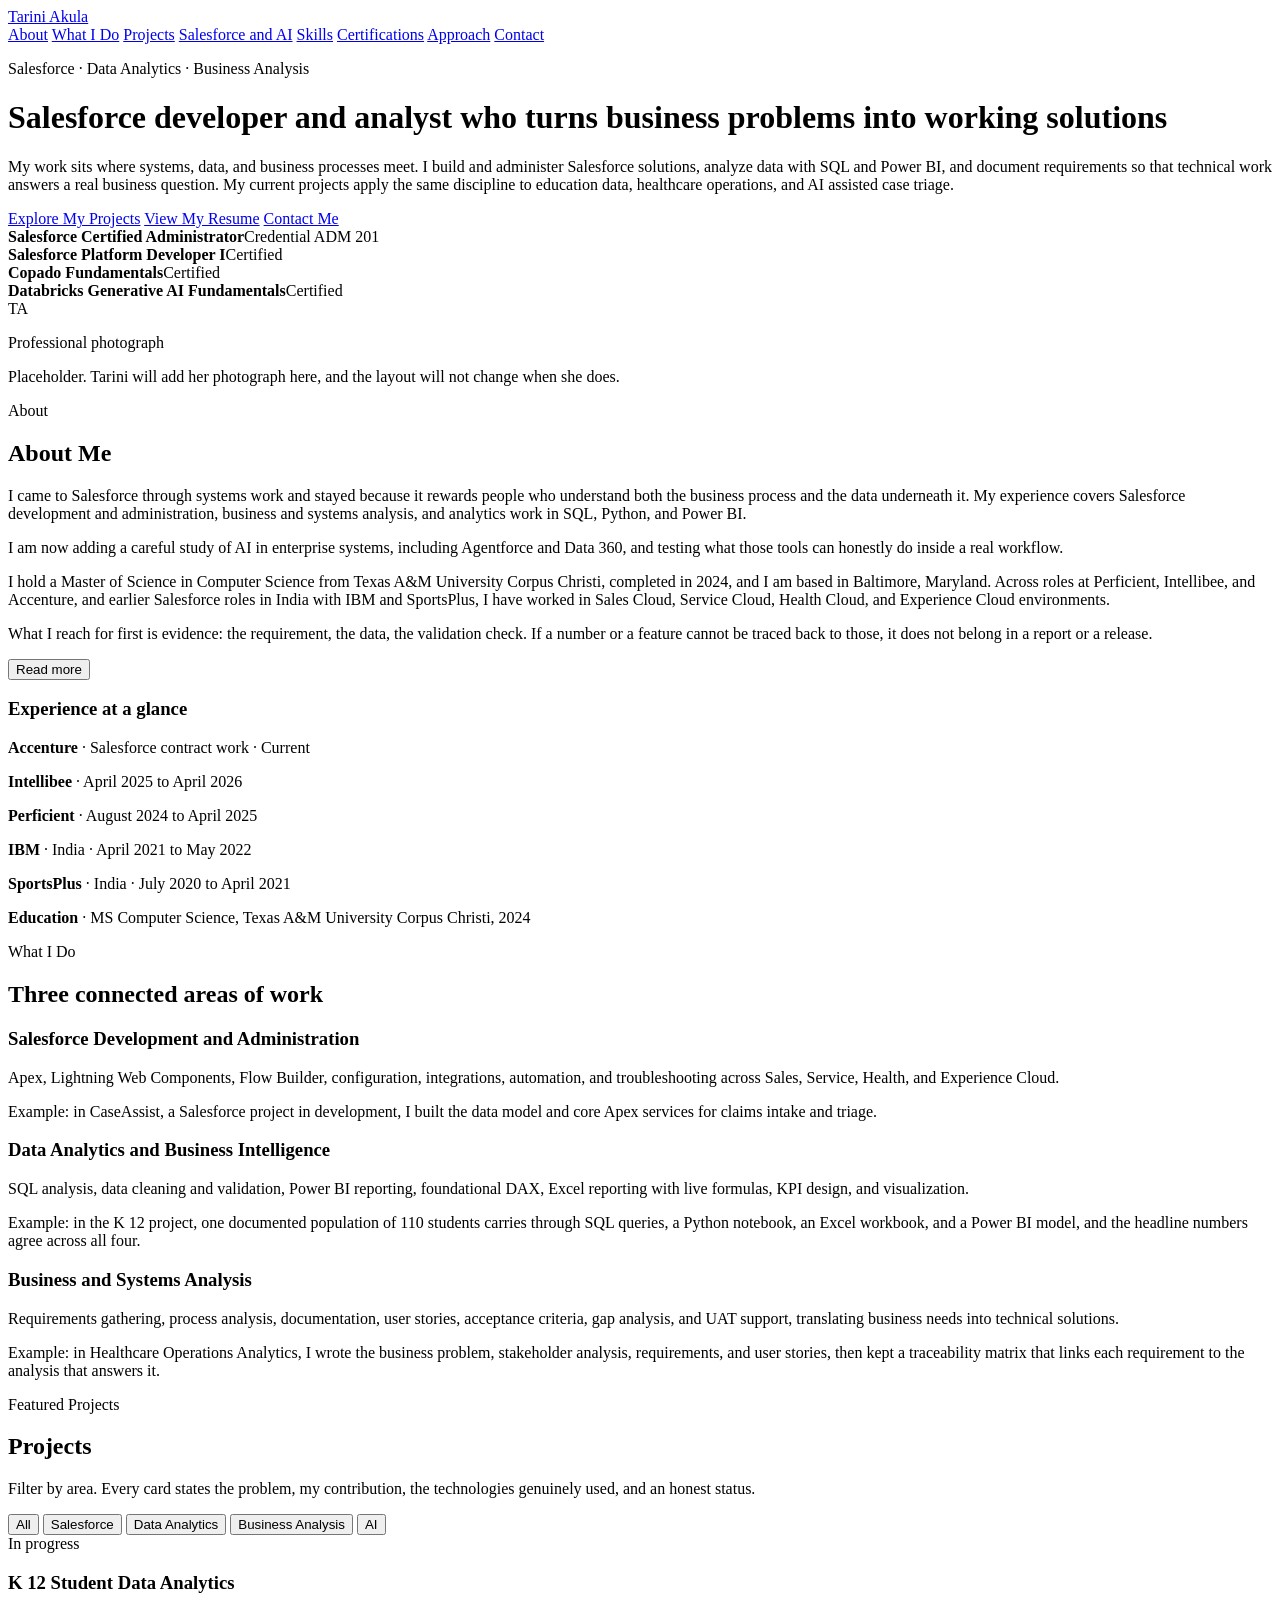
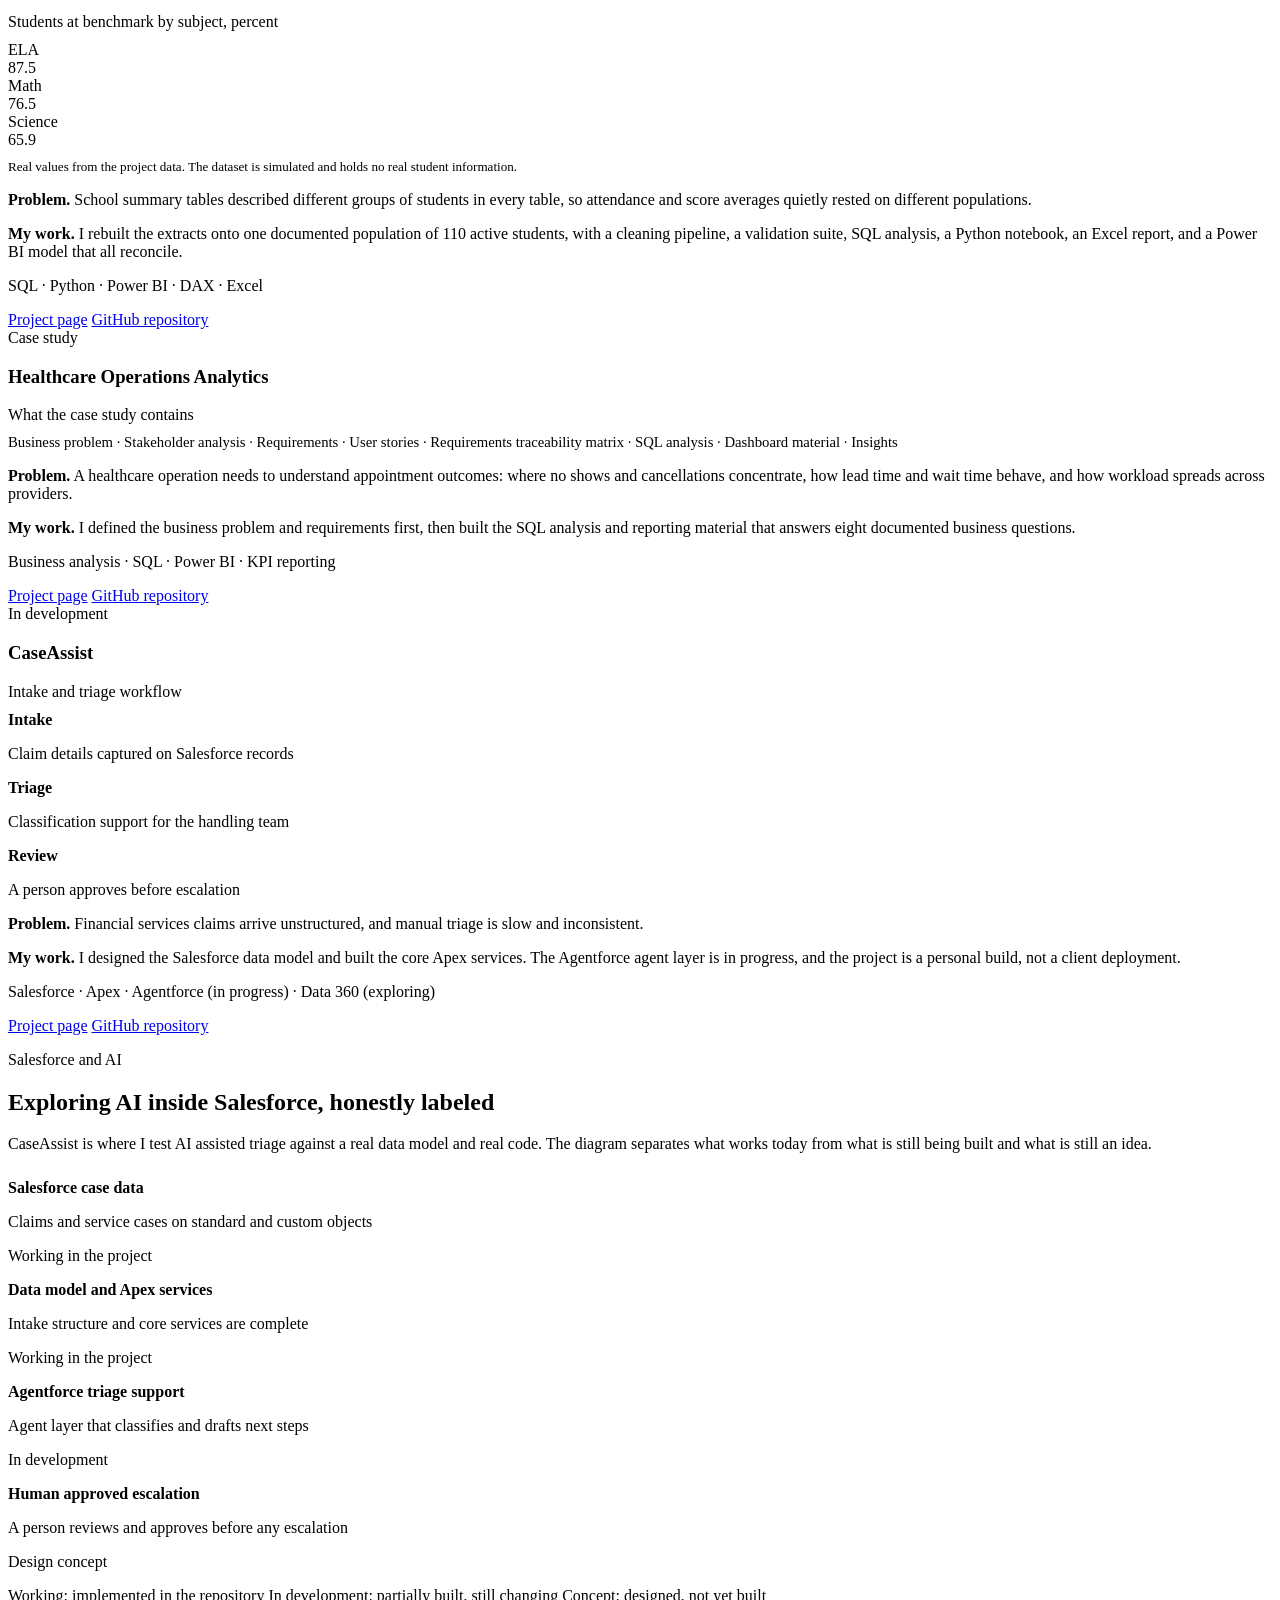
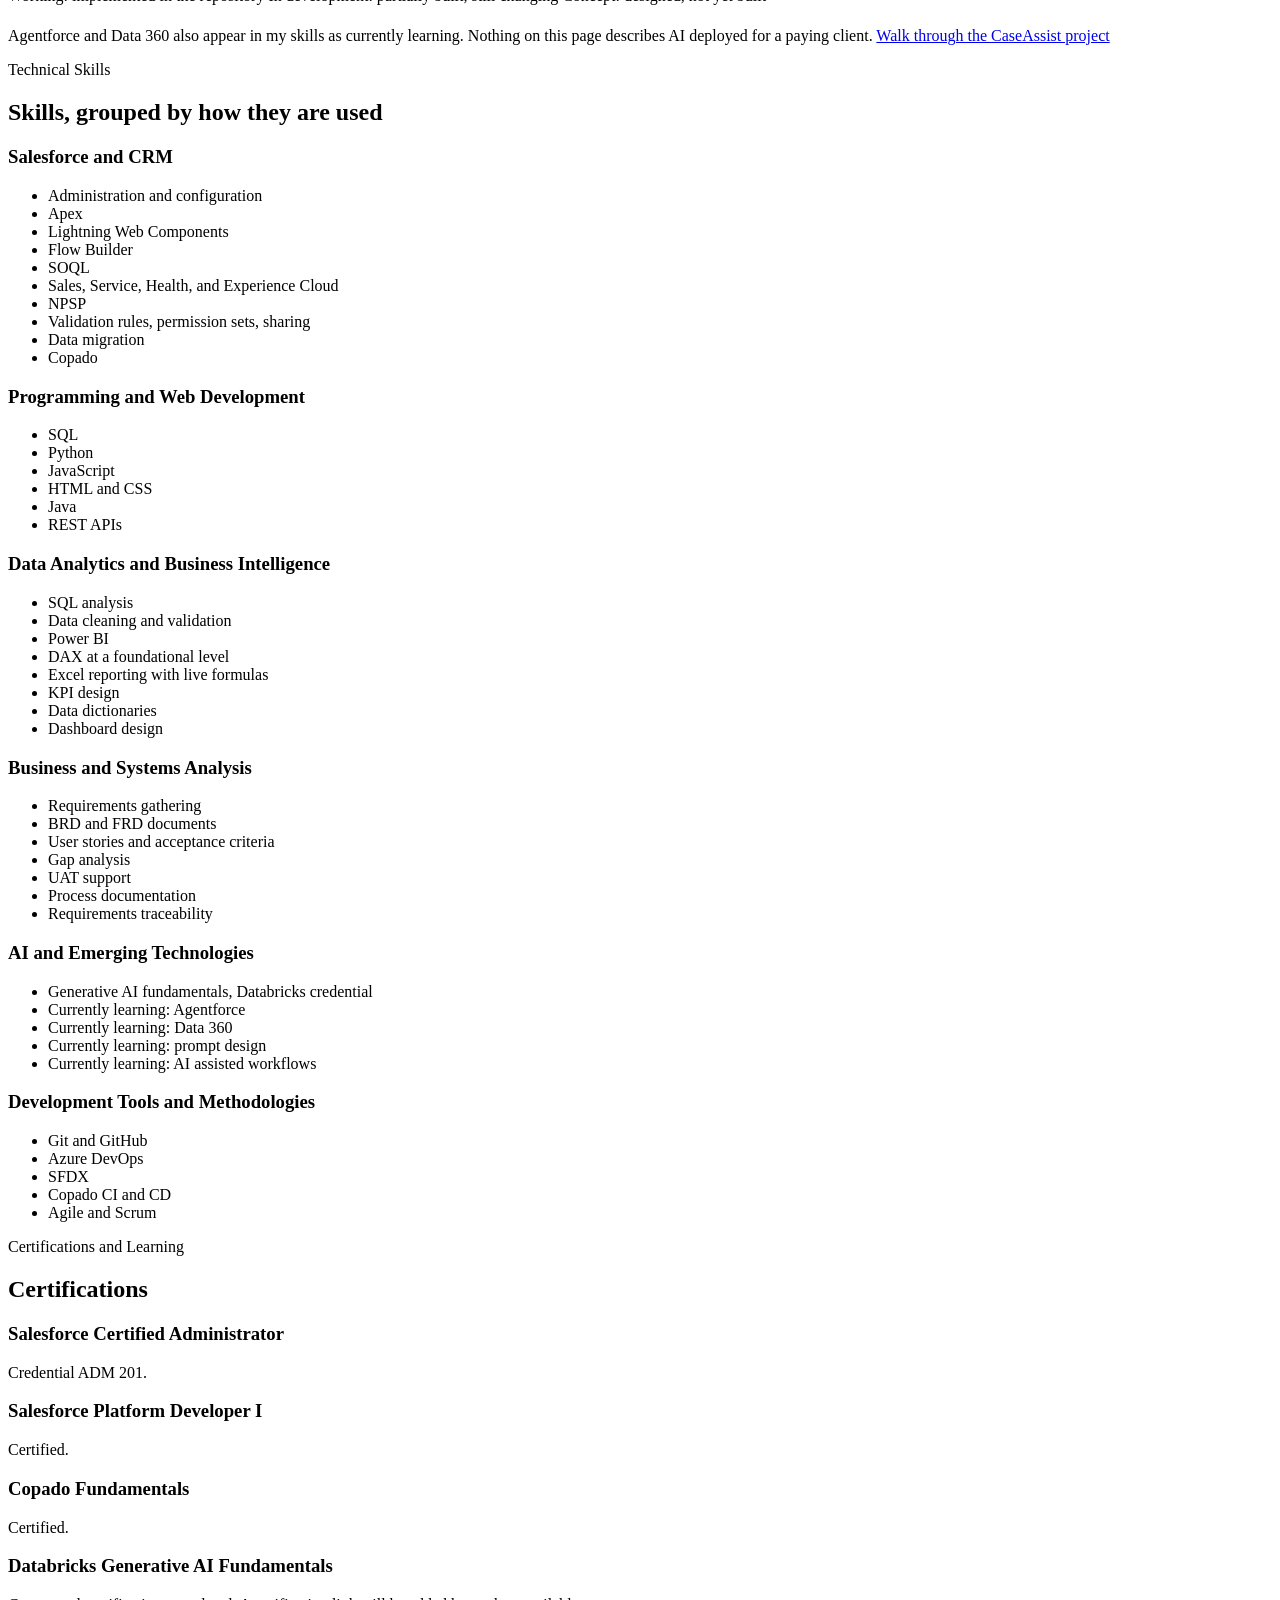
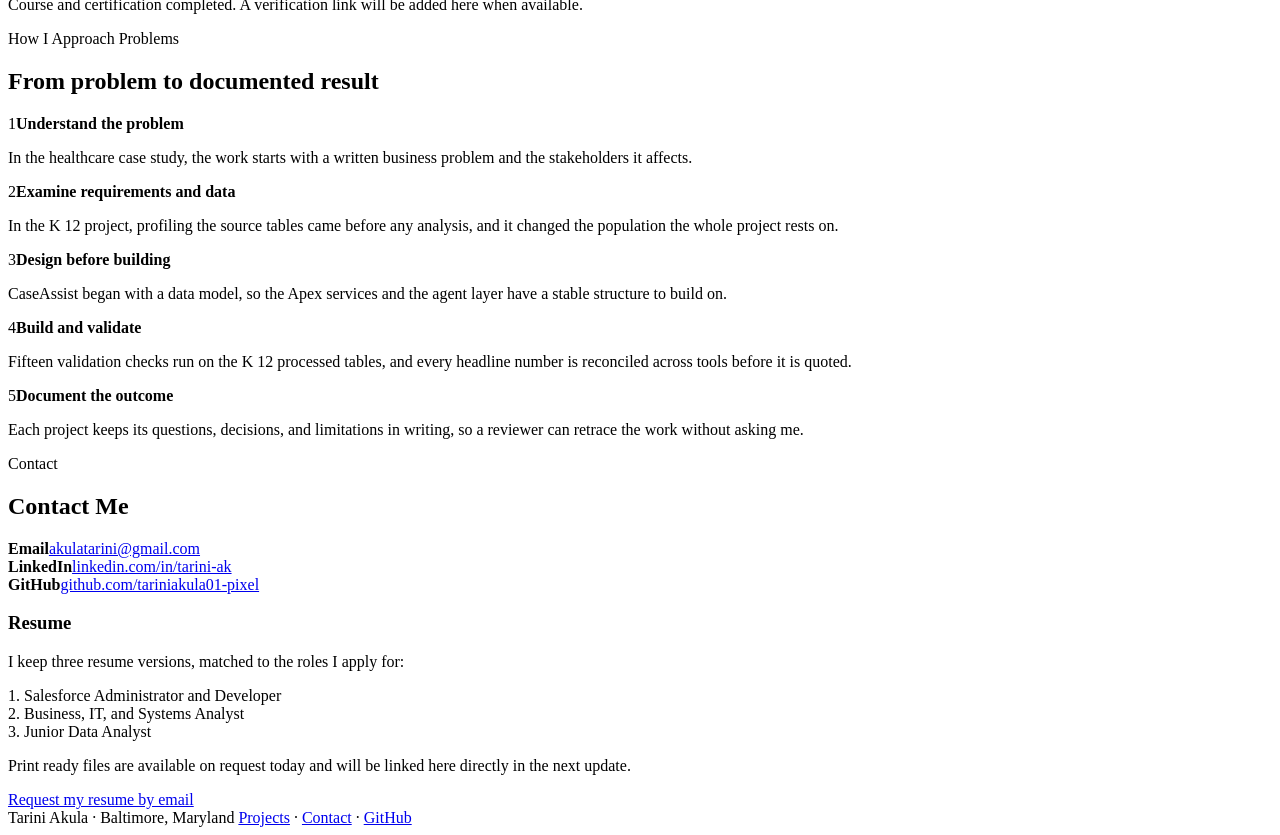
==== index.html @ 7bc0e129 "Add portfolio homepage" ====
<!DOCTYPE html>
<html lang="en">
<head>
<meta charset="utf-8">
<meta name="viewport" content="width=device-width, initial-scale=1">
<title>Tarini Akula · Salesforce, Data Analytics, Business Analysis</title>
<meta name="description" content="Portfolio of Tarini Akula: Salesforce development and administration, data analytics, business and systems analysis, and AI assisted project work.">
<link rel="preconnect" href="https://fonts.googleapis.com">
<link href="https://fonts.googleapis.com/css2?family=Spectral:wght@500;600&family=Public+Sans:wght@400;600;700&family=IBM+Plex+Mono:wght@400;500&display=swap" rel="stylesheet">
<link rel="stylesheet" href="assets/styles.css">
</head>
<body>

<header class="site-header">
  <div class="wrap">
    <a class="brand" href="index.html">Tarini Akula</a>
    <nav class="main-nav" aria-label="Main">
      <a href="#about">About</a>
      <a href="#what-i-do">What I Do</a>
      <a href="#projects">Projects</a>
      <a href="#salesforce-ai">Salesforce and AI</a>
      <a href="#skills">Skills</a>
      <a href="#certifications">Certifications</a>
      <a href="#approach">Approach</a>
      <a href="#contact">Contact</a>
    </nav>
  </div>
</header>

<main>

<!-- Hero -->
<div class="hero">
  <div class="wrap hero-grid">
    <div>
      <p class="mono eyebrow">Salesforce · Data Analytics · Business Analysis</p>
      <h1>Salesforce developer and analyst who turns business problems into working solutions</h1>
      <p class="lede">My work sits where systems, data, and business processes meet. I build and administer Salesforce solutions, analyze data with SQL and Power BI, and document requirements so that technical work answers a real business question. My current projects apply the same discipline to education data, healthcare operations, and AI assisted case triage.</p>
      <div class="hero-ctas">
        <a class="btn" href="#projects">Explore My Projects</a>
        <a class="btn ghost" href="#contact">View My Resume</a>
        <a class="btn ghost" href="#contact">Contact Me</a>
      </div>
      <div class="cred-strip">
        <div><strong>Salesforce Certified Administrator</strong>Credential ADM 201</div>
        <div><strong>Salesforce Platform Developer I</strong>Certified</div>
        <div><strong>Copado Fundamentals</strong>Certified</div>
        <div><strong>Databricks Generative AI Fundamentals</strong>Certified</div>
      </div>
    </div>
    <div class="photo-slot" role="img" aria-label="Placeholder for a professional photograph of Tarini Akula">
      <span class="frame-mark">TA</span>
      <p>Professional photograph</p>
      <p>Placeholder. Tarini will add her photograph here, and the layout will not change when she does.</p>
    </div>
  </div>
</div>

<!-- About -->
<section id="about" class="band">
  <div class="wrap">
    <p class="mono eyebrow">About</p>
    <h2>About Me</h2>
    <div class="grid-2">
      <div>
        <p>I came to Salesforce through systems work and stayed because it rewards people who understand both the business process and the data underneath it. My experience covers Salesforce development and administration, business and systems analysis, and analytics work in SQL, Python, and Power BI.</p>
        <p>I am now adding a careful study of AI in enterprise systems, including Agentforce and Data 360, and testing what those tools can honestly do inside a real workflow.</p>
        <div class="more-text" id="about-more">
          <p>I hold a Master of Science in Computer Science from Texas A&amp;M University Corpus Christi, completed in 2024, and I am based in Baltimore, Maryland. Across roles at Perficient, Intellibee, and Accenture, and earlier Salesforce roles in India with IBM and SportsPlus, I have worked in Sales Cloud, Service Cloud, Health Cloud, and Experience Cloud environments.</p>
          <p>What I reach for first is evidence: the requirement, the data, the validation check. If a number or a feature cannot be traced back to those, it does not belong in a report or a release.</p>
        </div>
        <button class="toggle-btn" id="about-toggle" aria-expanded="false">Read more</button>
      </div>
      <div class="card">
        <h3>Experience at a glance</h3>
        <p><strong>Accenture</strong> · Salesforce contract work · Current</p>
        <p><strong>Intellibee</strong> · April 2025 to April 2026</p>
        <p><strong>Perficient</strong> · August 2024 to April 2025</p>
        <p><strong>IBM</strong> · India · April 2021 to May 2022</p>
        <p><strong>SportsPlus</strong> · India · July 2020 to April 2021</p>
        <p><strong>Education</strong> · MS Computer Science, Texas A&amp;M University Corpus Christi, 2024</p>
      </div>
    </div>
  </div>
</section>

<!-- What I Do -->
<section id="what-i-do">
  <div class="wrap">
    <p class="mono eyebrow">What I Do</p>
    <h2>Three connected areas of work</h2>
    <div class="grid-3">
      <div class="card">
        <h3>Salesforce Development and Administration</h3>
        <p>Apex, Lightning Web Components, Flow Builder, configuration, integrations, automation, and troubleshooting across Sales, Service, Health, and Experience Cloud.</p>
        <p class="example">Example: in CaseAssist, a Salesforce project in development, I built the data model and core Apex services for claims intake and triage.</p>
      </div>
      <div class="card">
        <h3>Data Analytics and Business Intelligence</h3>
        <p>SQL analysis, data cleaning and validation, Power BI reporting, foundational DAX, Excel reporting with live formulas, KPI design, and visualization.</p>
        <p class="example">Example: in the K 12 project, one documented population of 110 students carries through SQL queries, a Python notebook, an Excel workbook, and a Power BI model, and the headline numbers agree across all four.</p>
      </div>
      <div class="card">
        <h3>Business and Systems Analysis</h3>
        <p>Requirements gathering, process analysis, documentation, user stories, acceptance criteria, gap analysis, and UAT support, translating business needs into technical solutions.</p>
        <p class="example">Example: in Healthcare Operations Analytics, I wrote the business problem, stakeholder analysis, requirements, and user stories, then kept a traceability matrix that links each requirement to the analysis that answers it.</p>
      </div>
    </div>
  </div>
</section>

<!-- Projects -->
<section id="projects" class="band">
  <div class="wrap">
    <p class="mono eyebrow">Featured Projects</p>
    <h2>Projects</h2>
    <p class="lede">Filter by area. Every card states the problem, my contribution, the technologies genuinely used, and an honest status.</p>
    <div class="filters" role="group" aria-label="Project filters">
      <button class="chip" data-filter="all" aria-pressed="true">All</button>
      <button class="chip" data-filter="salesforce" aria-pressed="false">Salesforce</button>
      <button class="chip" data-filter="data" aria-pressed="false">Data Analytics</button>
      <button class="chip" data-filter="business" aria-pressed="false">Business Analysis</button>
      <button class="chip" data-filter="ai" aria-pressed="false">AI</button>
    </div>
    <div class="grid-3" id="project-grid">

      <article class="card project-card" data-areas="data business">
        <span class="status progress">In progress</span>
        <h3>K 12 Student Data Analytics</h3>
        <div class="visual">
          <p class="mono" style="margin-bottom:10px">Students at benchmark by subject, percent</p>
          <div class="bars">
            <div class="bar-row"><span>ELA</span><div class="bar-track"><div class="bar-fill" style="width:87.5%"></div></div><span>87.5</span></div>
            <div class="bar-row"><span>Math</span><div class="bar-track"><div class="bar-fill" style="width:76.5%"></div></div><span>76.5</span></div>
            <div class="bar-row"><span>Science</span><div class="bar-track"><div class="bar-fill copper" style="width:65.9%"></div></div><span>65.9</span></div>
          </div>
          <p style="font-size:.82rem;color:var(--ink-soft);margin:10px 0 0">Real values from the project data. The dataset is simulated and holds no real student information.</p>
        </div>
        <p><strong>Problem.</strong> School summary tables described different groups of students in every table, so attendance and score averages quietly rested on different populations.</p>
        <p><strong>My work.</strong> I rebuilt the extracts onto one documented population of 110 active students, with a cleaning pipeline, a validation suite, SQL analysis, a Python notebook, an Excel report, and a Power BI model that all reconcile.</p>
        <p class="tech">SQL · Python · Power BI · DAX · Excel</p>
        <div class="card-links">
          <a href="projects/k12.html">Project page</a>
          <a href="https://github.com/tariniakula01-pixel/k12-student-data-analytics">GitHub repository</a>
        </div>
      </article>

      <article class="card project-card" data-areas="business data">
        <span class="status case">Case study</span>
        <h3>Healthcare Operations Analytics</h3>
        <div class="visual">
          <p class="mono" style="margin-bottom:10px">What the case study contains</p>
          <p style="margin:0;font-size:.92rem;color:var(--ink-soft)">Business problem · Stakeholder analysis · Requirements · User stories · Requirements traceability matrix · SQL analysis · Dashboard material · Insights</p>
        </div>
        <p><strong>Problem.</strong> A healthcare operation needs to understand appointment outcomes: where no shows and cancellations concentrate, how lead time and wait time behave, and how workload spreads across providers.</p>
        <p><strong>My work.</strong> I defined the business problem and requirements first, then built the SQL analysis and reporting material that answers eight documented business questions.</p>
        <p class="tech">Business analysis · SQL · Power BI · KPI reporting</p>
        <div class="card-links">
          <a href="projects/healthcare.html">Project page</a>
          <a href="https://github.com/tariniakula01-pixel/healthcare-operations-analytics">GitHub repository</a>
        </div>
      </article>

      <article class="card project-card" data-areas="salesforce ai">
        <span class="status dev">In development</span>
        <h3>CaseAssist</h3>
        <div class="visual">
          <p class="mono" style="margin-bottom:10px">Intake and triage workflow</p>
          <div class="flow">
            <div class="flow-step"><strong>Intake</strong><p>Claim details captured on Salesforce records</p></div>
            <div class="flow-step"><strong>Triage</strong><p>Classification support for the handling team</p></div>
            <div class="flow-step"><strong>Review</strong><p>A person approves before escalation</p></div>
          </div>
        </div>
        <p><strong>Problem.</strong> Financial services claims arrive unstructured, and manual triage is slow and inconsistent.</p>
        <p><strong>My work.</strong> I designed the Salesforce data model and built the core Apex services. The Agentforce agent layer is in progress, and the project is a personal build, not a client deployment.</p>
        <p class="tech">Salesforce · Apex · Agentforce (in progress) · Data 360 (exploring)</p>
        <div class="card-links">
          <a href="projects/caseassist.html">Project page</a>
          <a href="https://github.com/tariniakula01-pixel/caseassist-salesforce-ai">GitHub repository</a>
        </div>
      </article>

    </div>
  </div>
</section>

<!-- Salesforce and AI -->
<section id="salesforce-ai">
  <div class="wrap">
    <p class="mono eyebrow">Salesforce and AI</p>
    <h2>Exploring AI inside Salesforce, honestly labeled</h2>
    <p class="lede">CaseAssist is where I test AI assisted triage against a real data model and real code. The diagram separates what works today from what is still being built and what is still an idea.</p>
    <div class="flow" style="margin-top:26px">
      <div class="flow-step"><strong>Salesforce case data</strong><p>Claims and service cases on standard and custom objects</p><p><span class="dot work"></span>Working in the project</p></div>
      <div class="flow-step"><strong>Data model and Apex services</strong><p>Intake structure and core services are complete</p><p><span class="dot work"></span>Working in the project</p></div>
      <div class="flow-step"><strong>Agentforce triage support</strong><p>Agent layer that classifies and drafts next steps</p><p><span class="dot prog"></span>In development</p></div>
      <div class="flow-step"><strong>Human approved escalation</strong><p>A person reviews and approves before any escalation</p><p><span class="dot plan"></span>Design concept</p></div>
    </div>
    <div class="legend">
      <span><span class="dot work"></span>Working: implemented in the repository</span>
      <span><span class="dot prog"></span>In development: partially built, still changing</span>
      <span><span class="dot plan"></span>Concept: designed, not yet built</span>
    </div>
    <p style="margin-top:22px">Agentforce and Data 360 also appear in my skills as currently learning. Nothing on this page describes AI deployed for a paying client. <a href="projects/caseassist.html">Walk through the CaseAssist project</a></p>
  </div>
</section>

<!-- Skills -->
<section id="skills" class="band">
  <div class="wrap">
    <p class="mono eyebrow">Technical Skills</p>
    <h2>Skills, grouped by how they are used</h2>
    <div class="skills-grid">
      <div class="card"><h3>Salesforce and CRM</h3><ul>
        <li>Administration and configuration</li><li>Apex</li><li>Lightning Web Components</li><li>Flow Builder</li><li>SOQL</li><li>Sales, Service, Health, and Experience Cloud</li><li>NPSP</li><li>Validation rules, permission sets, sharing</li><li>Data migration</li><li>Copado</li>
      </ul></div>
      <div class="card"><h3>Programming and Web Development</h3><ul>
        <li>SQL</li><li>Python</li><li>JavaScript</li><li>HTML and CSS</li><li>Java</li><li>REST APIs</li>
      </ul></div>
      <div class="card"><h3>Data Analytics and Business Intelligence</h3><ul>
        <li>SQL analysis</li><li>Data cleaning and validation</li><li>Power BI</li><li>DAX at a foundational level</li><li>Excel reporting with live formulas</li><li>KPI design</li><li>Data dictionaries</li><li>Dashboard design</li>
      </ul></div>
      <div class="card"><h3>Business and Systems Analysis</h3><ul>
        <li>Requirements gathering</li><li>BRD and FRD documents</li><li>User stories and acceptance criteria</li><li>Gap analysis</li><li>UAT support</li><li>Process documentation</li><li>Requirements traceability</li>
      </ul></div>
      <div class="card"><h3>AI and Emerging Technologies</h3><ul>
        <li>Generative AI fundamentals, Databricks credential</li>
        <li class="learning">Currently learning: Agentforce</li>
        <li class="learning">Currently learning: Data 360</li>
        <li class="learning">Currently learning: prompt design</li>
        <li class="learning">Currently learning: AI assisted workflows</li>
      </ul></div>
      <div class="card"><h3>Development Tools and Methodologies</h3><ul>
        <li>Git and GitHub</li><li>Azure DevOps</li><li>SFDX</li><li>Copado CI and CD</li><li>Agile and Scrum</li>
      </ul></div>
    </div>
  </div>
</section>

<!-- Certifications -->
<section id="certifications">
  <div class="wrap">
    <p class="mono eyebrow">Certifications and Learning</p>
    <h2>Certifications</h2>
    <div class="grid-2">
      <div class="card"><h3>Salesforce Certified Administrator</h3><p>Credential ADM 201.</p></div>
      <div class="card"><h3>Salesforce Platform Developer I</h3><p>Certified.</p></div>
      <div class="card"><h3>Copado Fundamentals</h3><p>Certified.</p></div>
      <div class="card"><h3>Databricks Generative AI Fundamentals</h3><p>Course and certification completed. A verification link will be added here when available.</p></div>
    </div>
  </div>
</section>

<!-- Approach -->
<section id="approach" class="band">
  <div class="wrap">
    <p class="mono eyebrow">How I Approach Problems</p>
    <h2>From problem to documented result</h2>
    <div class="steps">
      <div class="step"><span class="num">1</span><strong>Understand the problem</strong><p>In the healthcare case study, the work starts with a written business problem and the stakeholders it affects.</p></div>
      <div class="step"><span class="num">2</span><strong>Examine requirements and data</strong><p>In the K 12 project, profiling the source tables came before any analysis, and it changed the population the whole project rests on.</p></div>
      <div class="step"><span class="num">3</span><strong>Design before building</strong><p>CaseAssist began with a data model, so the Apex services and the agent layer have a stable structure to build on.</p></div>
      <div class="step"><span class="num">4</span><strong>Build and validate</strong><p>Fifteen validation checks run on the K 12 processed tables, and every headline number is reconciled across tools before it is quoted.</p></div>
      <div class="step"><span class="num">5</span><strong>Document the outcome</strong><p>Each project keeps its questions, decisions, and limitations in writing, so a reviewer can retrace the work without asking me.</p></div>
    </div>
  </div>
</section>

<!-- Contact -->
<section id="contact">
  <div class="wrap">
    <p class="mono eyebrow">Contact</p>
    <h2>Contact Me</h2>
    <div class="contact-grid">
      <div class="contact-list">
        <div class="contact-item"><strong>Email</strong><a href="mailto:akulatarini@gmail.com">akulatarini@gmail.com</a></div>
        <div class="contact-item"><strong>LinkedIn</strong><a href="https://www.linkedin.com/in/tarini-ak">linkedin.com/in/tarini-ak</a></div>
        <div class="contact-item"><strong>GitHub</strong><a href="https://github.com/tariniakula01-pixel">github.com/tariniakula01-pixel</a></div>
      </div>
      <div class="card">
        <h3>Resume</h3>
        <p>I keep three resume versions, matched to the roles I apply for:</p>
        <p>1. Salesforce Administrator and Developer<br>2. Business, IT, and Systems Analyst<br>3. Junior Data Analyst</p>
        <p>Print ready files are available on request today and will be linked here directly in the next update.</p>
        <a class="btn small" href="mailto:akulatarini@gmail.com?subject=Resume%20request">Request my resume by email</a>
      </div>
    </div>
  </div>
</section>

</main>

<footer>
  <div class="wrap">
    <span>Tarini Akula · Baltimore, Maryland</span>
    <span><a href="#projects">Projects</a> · <a href="#contact">Contact</a> · <a href="https://github.com/tariniakula01-pixel">GitHub</a></span>
  </div>
</footer>

<script src="assets/script.js"></script>
</body>
</html>
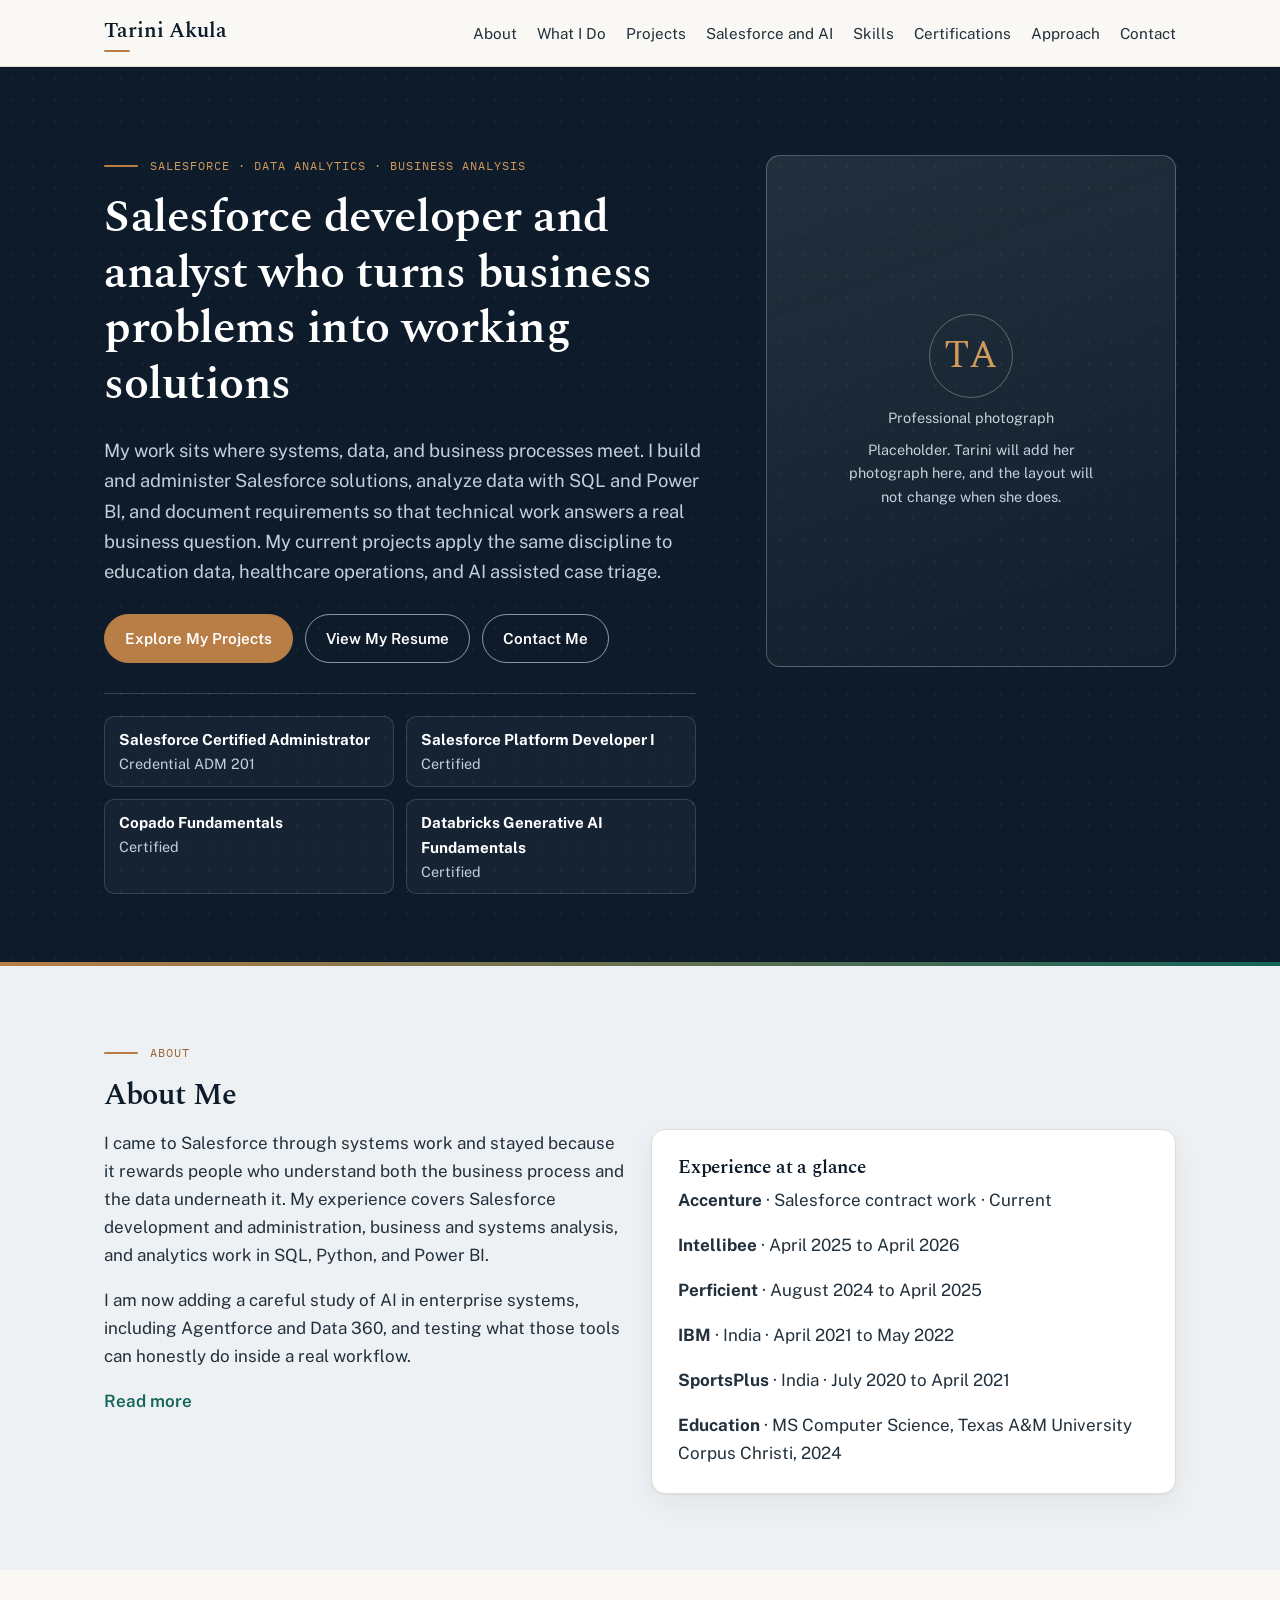
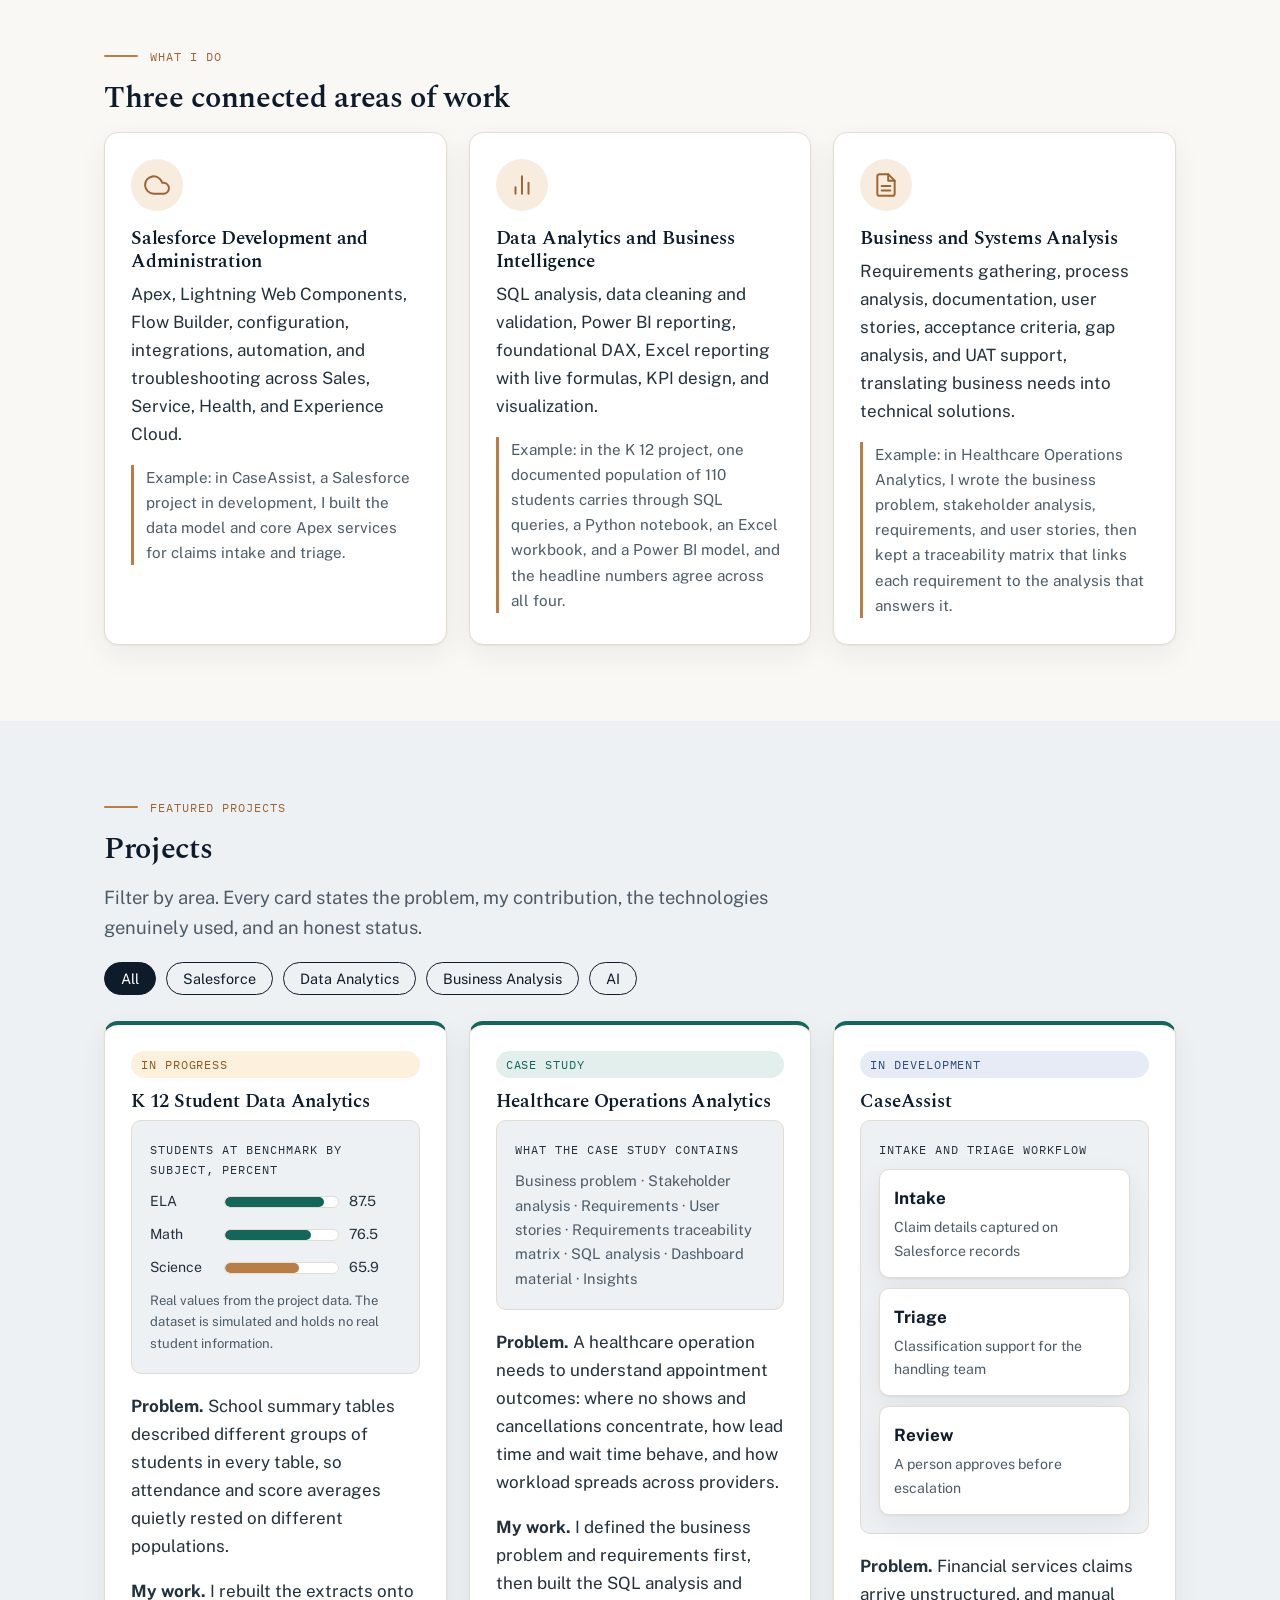
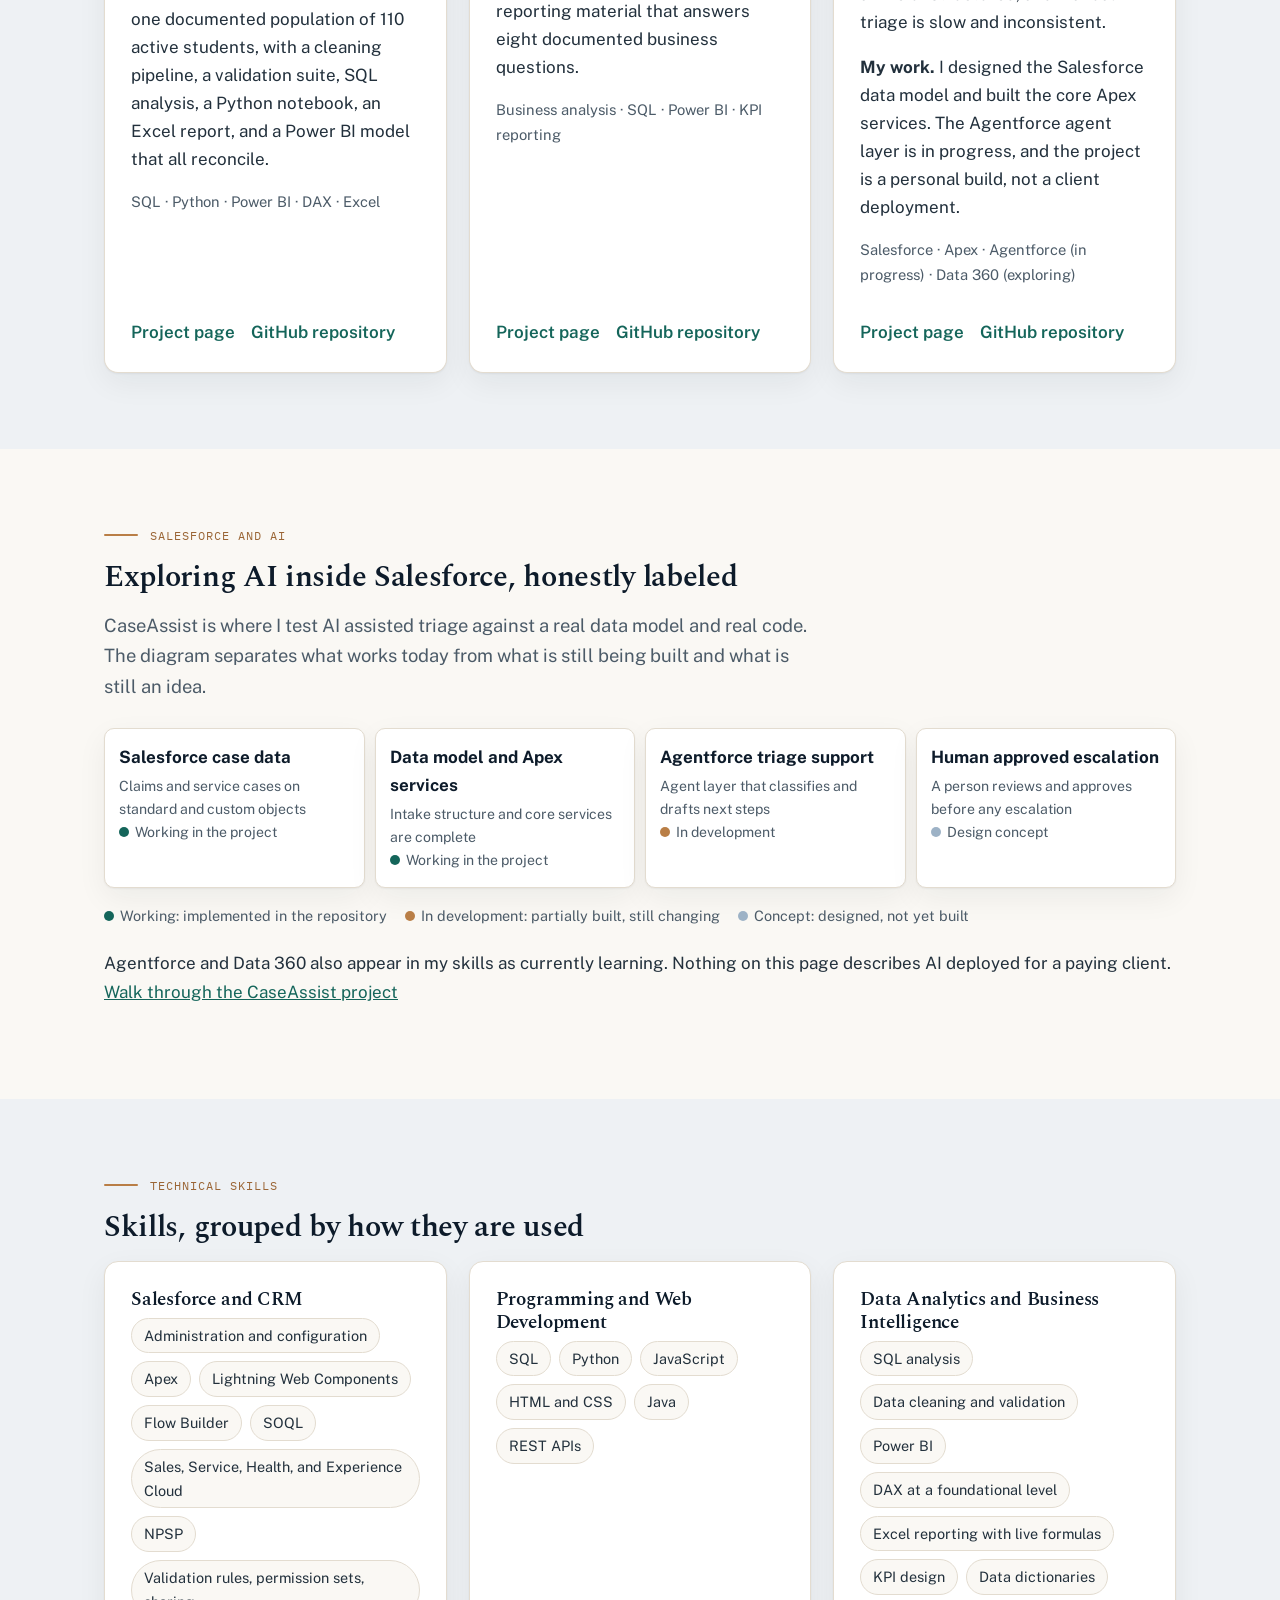
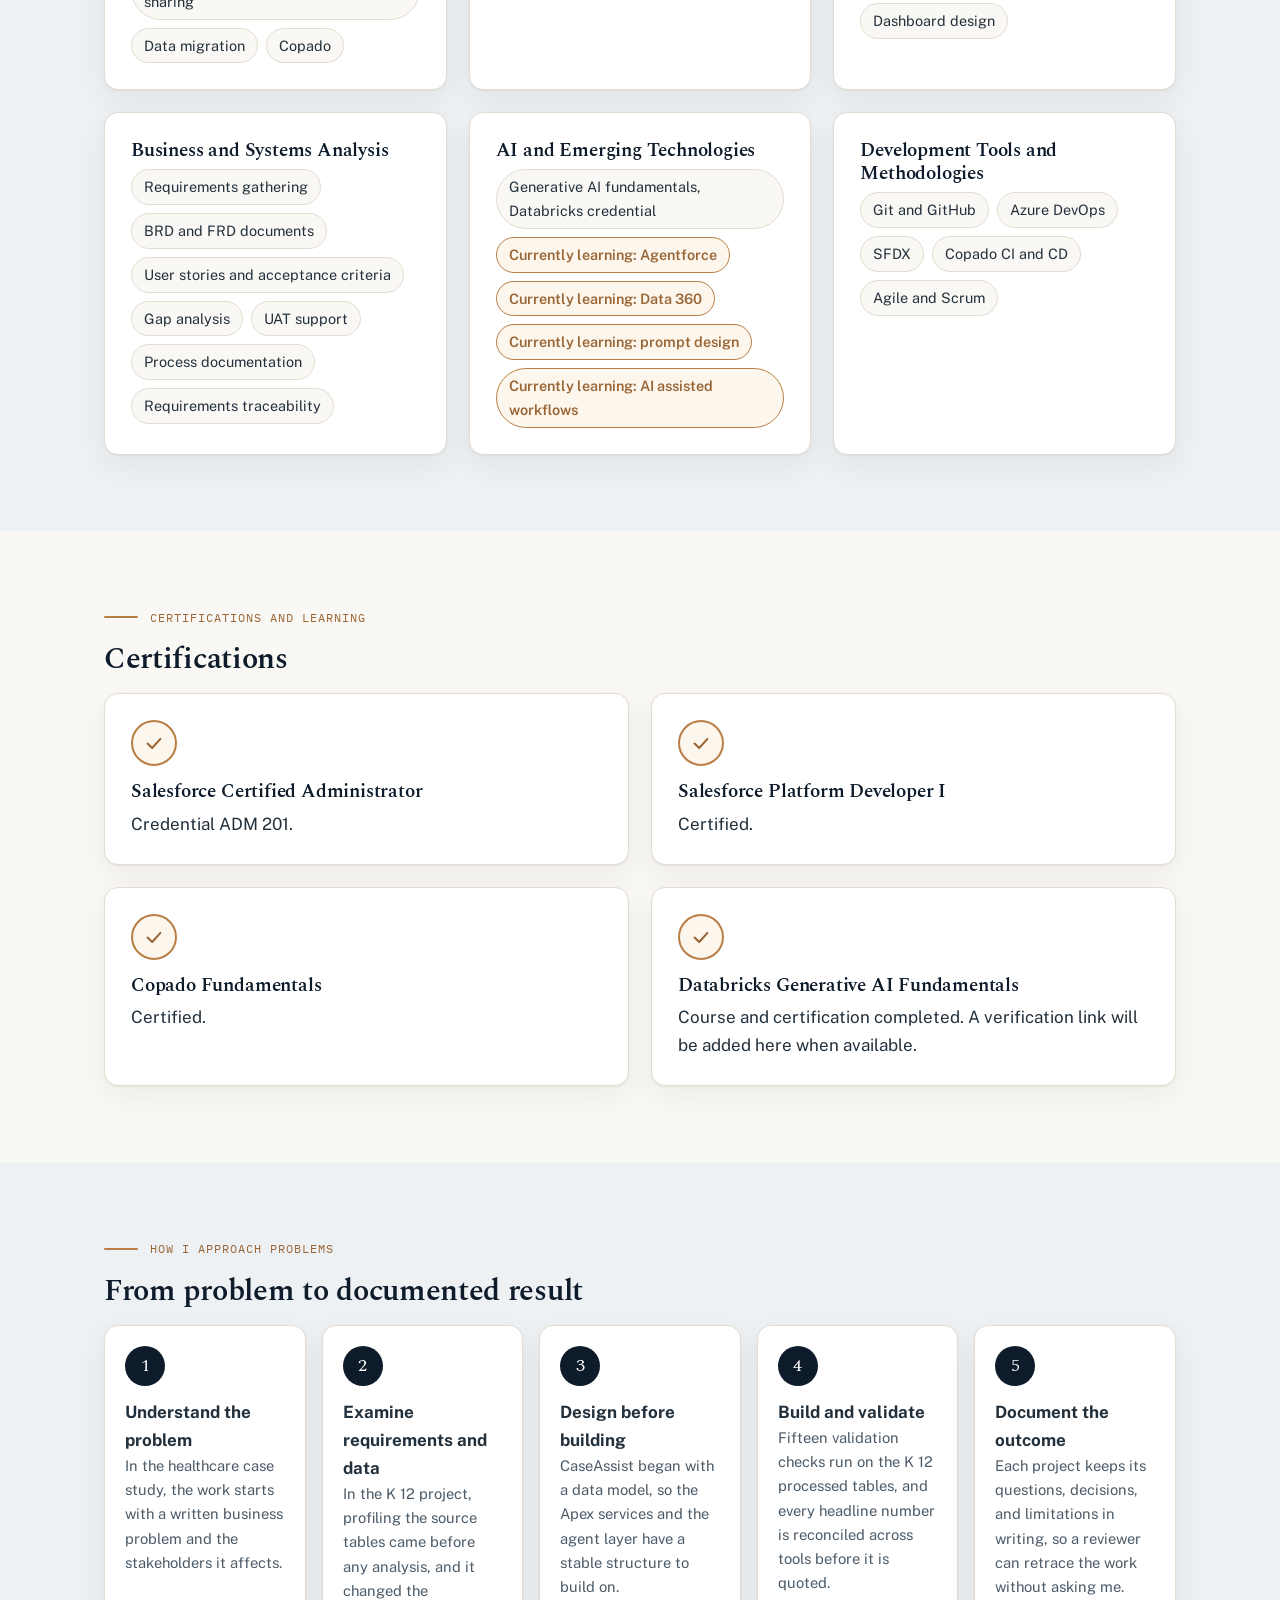
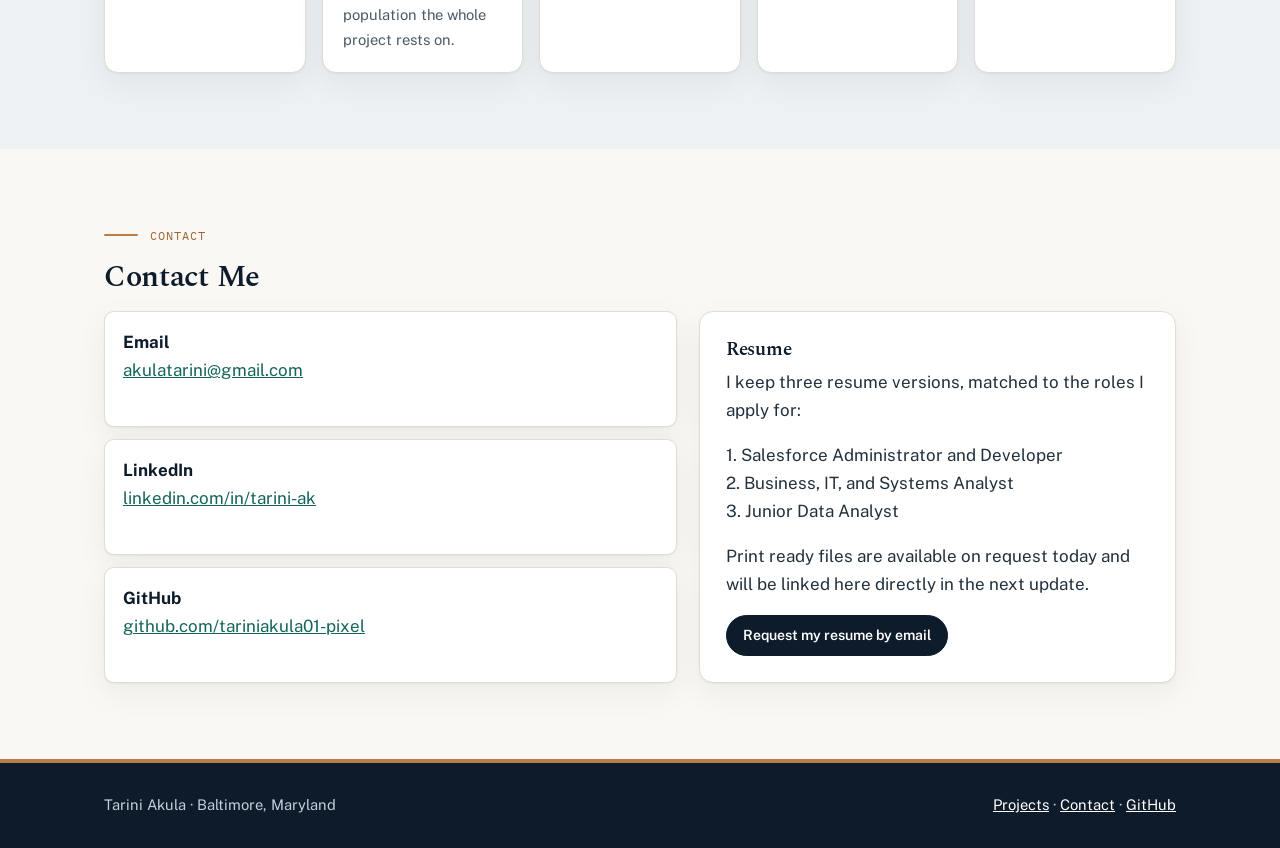
==== commit dc4cd09c: "Refresh homepage design" ====
--- a/index.html
+++ b/index.html
@@ -37,7 +37,7 @@
       <h1>Salesforce developer and analyst who turns business problems into working solutions</h1>
       <p class="lede">My work sits where systems, data, and business processes meet. I build and administer Salesforce solutions, analyze data with SQL and Power BI, and document requirements so that technical work answers a real business question. My current projects apply the same discipline to education data, healthcare operations, and AI assisted case triage.</p>
       <div class="hero-ctas">
-        <a class="btn" href="#projects">Explore My Projects</a>
+        <a class="btn primary" href="#projects">Explore My Projects</a>
         <a class="btn ghost" href="#contact">View My Resume</a>
         <a class="btn ghost" href="#contact">Contact Me</a>
       </div>
@@ -91,16 +91,19 @@
     <h2>Three connected areas of work</h2>
     <div class="grid-3">
       <div class="card">
+        <div class="icon-badge"><svg viewBox="0 0 24 24" fill="none" stroke="currentColor" stroke-width="1.8" stroke-linecap="round" stroke-linejoin="round" aria-hidden="true"><path d="M18 10h-1.26A8 8 0 1 0 9 20h9a5 5 0 0 0 0-10z"/></svg></div>
         <h3>Salesforce Development and Administration</h3>
         <p>Apex, Lightning Web Components, Flow Builder, configuration, integrations, automation, and troubleshooting across Sales, Service, Health, and Experience Cloud.</p>
         <p class="example">Example: in CaseAssist, a Salesforce project in development, I built the data model and core Apex services for claims intake and triage.</p>
       </div>
       <div class="card">
+        <div class="icon-badge"><svg viewBox="0 0 24 24" fill="none" stroke="currentColor" stroke-width="1.8" stroke-linecap="round" stroke-linejoin="round" aria-hidden="true"><line x1="18" y1="20" x2="18" y2="10"/><line x1="12" y1="20" x2="12" y2="4"/><line x1="6" y1="20" x2="6" y2="14"/></svg></div>
         <h3>Data Analytics and Business Intelligence</h3>
         <p>SQL analysis, data cleaning and validation, Power BI reporting, foundational DAX, Excel reporting with live formulas, KPI design, and visualization.</p>
         <p class="example">Example: in the K 12 project, one documented population of 110 students carries through SQL queries, a Python notebook, an Excel workbook, and a Power BI model, and the headline numbers agree across all four.</p>
       </div>
       <div class="card">
+        <div class="icon-badge"><svg viewBox="0 0 24 24" fill="none" stroke="currentColor" stroke-width="1.8" stroke-linecap="round" stroke-linejoin="round" aria-hidden="true"><path d="M14 2H6a2 2 0 0 0-2 2v16a2 2 0 0 0 2 2h12a2 2 0 0 0 2-2V8z"/><polyline points="14 2 14 8 20 8"/><line x1="16" y1="13" x2="8" y2="13"/><line x1="16" y1="17" x2="8" y2="17"/></svg></div>
         <h3>Business and Systems Analysis</h3>
         <p>Requirements gathering, process analysis, documentation, user stories, acceptance criteria, gap analysis, and UAT support, translating business needs into technical solutions.</p>
         <p class="example">Example: in Healthcare Operations Analytics, I wrote the business problem, stakeholder analysis, requirements, and user stories, then kept a traceability matrix that links each requirement to the analysis that answers it.</p>
@@ -212,28 +215,28 @@
     <p class="mono eyebrow">Technical Skills</p>
     <h2>Skills, grouped by how they are used</h2>
     <div class="skills-grid">
-      <div class="card"><h3>Salesforce and CRM</h3><ul>
-        <li>Administration and configuration</li><li>Apex</li><li>Lightning Web Components</li><li>Flow Builder</li><li>SOQL</li><li>Sales, Service, Health, and Experience Cloud</li><li>NPSP</li><li>Validation rules, permission sets, sharing</li><li>Data migration</li><li>Copado</li>
-      </ul></div>
-      <div class="card"><h3>Programming and Web Development</h3><ul>
-        <li>SQL</li><li>Python</li><li>JavaScript</li><li>HTML and CSS</li><li>Java</li><li>REST APIs</li>
-      </ul></div>
-      <div class="card"><h3>Data Analytics and Business Intelligence</h3><ul>
-        <li>SQL analysis</li><li>Data cleaning and validation</li><li>Power BI</li><li>DAX at a foundational level</li><li>Excel reporting with live formulas</li><li>KPI design</li><li>Data dictionaries</li><li>Dashboard design</li>
-      </ul></div>
-      <div class="card"><h3>Business and Systems Analysis</h3><ul>
-        <li>Requirements gathering</li><li>BRD and FRD documents</li><li>User stories and acceptance criteria</li><li>Gap analysis</li><li>UAT support</li><li>Process documentation</li><li>Requirements traceability</li>
-      </ul></div>
-      <div class="card"><h3>AI and Emerging Technologies</h3><ul>
-        <li>Generative AI fundamentals, Databricks credential</li>
-        <li class="learning">Currently learning: Agentforce</li>
-        <li class="learning">Currently learning: Data 360</li>
-        <li class="learning">Currently learning: prompt design</li>
-        <li class="learning">Currently learning: AI assisted workflows</li>
-      </ul></div>
-      <div class="card"><h3>Development Tools and Methodologies</h3><ul>
-        <li>Git and GitHub</li><li>Azure DevOps</li><li>SFDX</li><li>Copado CI and CD</li><li>Agile and Scrum</li>
-      </ul></div>
+      <div class="card"><h3>Salesforce and CRM</h3><div class="pills">
+        <span>Administration and configuration</span><span>Apex</span><span>Lightning Web Components</span><span>Flow Builder</span><span>SOQL</span><span>Sales, Service, Health, and Experience Cloud</span><span>NPSP</span><span>Validation rules, permission sets, sharing</span><span>Data migration</span><span>Copado</span>
+      </div></div>
+      <div class="card"><h3>Programming and Web Development</h3><div class="pills">
+        <span>SQL</span><span>Python</span><span>JavaScript</span><span>HTML and CSS</span><span>Java</span><span>REST APIs</span>
+      </div></div>
+      <div class="card"><h3>Data Analytics and Business Intelligence</h3><div class="pills">
+        <span>SQL analysis</span><span>Data cleaning and validation</span><span>Power BI</span><span>DAX at a foundational level</span><span>Excel reporting with live formulas</span><span>KPI design</span><span>Data dictionaries</span><span>Dashboard design</span>
+      </div></div>
+      <div class="card"><h3>Business and Systems Analysis</h3><div class="pills">
+        <span>Requirements gathering</span><span>BRD and FRD documents</span><span>User stories and acceptance criteria</span><span>Gap analysis</span><span>UAT support</span><span>Process documentation</span><span>Requirements traceability</span>
+      </div></div>
+      <div class="card"><h3>AI and Emerging Technologies</h3><div class="pills">
+        <span>Generative AI fundamentals, Databricks credential</span>
+        <span class="learning">Currently learning: Agentforce</span>
+        <span class="learning">Currently learning: Data 360</span>
+        <span class="learning">Currently learning: prompt design</span>
+        <span class="learning">Currently learning: AI assisted workflows</span>
+      </div></div>
+      <div class="card"><h3>Development Tools and Methodologies</h3><div class="pills">
+        <span>Git and GitHub</span><span>Azure DevOps</span><span>SFDX</span><span>Copado CI and CD</span><span>Agile and Scrum</span>
+      </div></div>
     </div>
   </div>
 </section>
@@ -244,10 +247,10 @@
     <p class="mono eyebrow">Certifications and Learning</p>
     <h2>Certifications</h2>
     <div class="grid-2">
-      <div class="card"><h3>Salesforce Certified Administrator</h3><p>Credential ADM 201.</p></div>
-      <div class="card"><h3>Salesforce Platform Developer I</h3><p>Certified.</p></div>
-      <div class="card"><h3>Copado Fundamentals</h3><p>Certified.</p></div>
-      <div class="card"><h3>Databricks Generative AI Fundamentals</h3><p>Course and certification completed. A verification link will be added here when available.</p></div>
+      <div class="card"><div class="medallion"><svg viewBox="0 0 24 24" fill="none" stroke="currentColor" stroke-width="2.2" stroke-linecap="round" stroke-linejoin="round" aria-hidden="true"><polyline points="5 12.5 10 17.5 19 7.5"/></svg></div><h3>Salesforce Certified Administrator</h3><p>Credential ADM 201.</p></div>
+      <div class="card"><div class="medallion"><svg viewBox="0 0 24 24" fill="none" stroke="currentColor" stroke-width="2.2" stroke-linecap="round" stroke-linejoin="round" aria-hidden="true"><polyline points="5 12.5 10 17.5 19 7.5"/></svg></div><h3>Salesforce Platform Developer I</h3><p>Certified.</p></div>
+      <div class="card"><div class="medallion"><svg viewBox="0 0 24 24" fill="none" stroke="currentColor" stroke-width="2.2" stroke-linecap="round" stroke-linejoin="round" aria-hidden="true"><polyline points="5 12.5 10 17.5 19 7.5"/></svg></div><h3>Copado Fundamentals</h3><p>Certified.</p></div>
+      <div class="card"><div class="medallion"><svg viewBox="0 0 24 24" fill="none" stroke="currentColor" stroke-width="2.2" stroke-linecap="round" stroke-linejoin="round" aria-hidden="true"><polyline points="5 12.5 10 17.5 19 7.5"/></svg></div><h3>Databricks Generative AI Fundamentals</h3><p>Course and certification completed. A verification link will be added here when available.</p></div>
     </div>
   </div>
 </section>
--- a/assets/styles.css
+++ b/assets/styles.css
@@ -0,0 +1,158 @@
+:root{
+  --navy:#0d1b2a;
+  --navy-soft:#16283d;
+  --navy-deep:#0a141f;
+  --paper:#faf8f4;
+  --band:#eef1f4;
+  --ink:#22303c;
+  --ink-soft:#4c5b68;
+  --copper:#b97e46;
+  --copper-dark:#9a6535;
+  --copper-bright:#d29a5b;
+  --teal:#14655a;
+  --line:#e3dcd0;
+  --card:#ffffff;
+  --radius:14px;
+  --maxw:1120px;
+  --shadow:0 1px 2px rgba(13,27,42,.05),0 10px 30px rgba(13,27,42,.06);
+  --shadow-lift:0 2px 4px rgba(13,27,42,.06),0 16px 40px rgba(13,27,42,.12);
+}
+*{box-sizing:border-box}
+html{scroll-behavior:smooth}
+::selection{background:#f0ddc4}
+body{
+  margin:0;background:var(--paper);color:var(--ink);
+  font-family:"Public Sans","Segoe UI",Helvetica,Arial,sans-serif;
+  font-size:17px;line-height:1.65;
+}
+h1,h2,h3{font-family:"Spectral",Georgia,"Times New Roman",serif;color:var(--navy);line-height:1.2;margin:0 0 .5em;letter-spacing:-.01em}
+h1{font-size:2.6rem;font-weight:600}
+h2{font-size:1.9rem;font-weight:600}
+h3{font-size:1.2rem;font-weight:600}
+p{margin:0 0 1em}
+a{color:var(--teal)}
+.mono{font-family:"IBM Plex Mono",Consolas,monospace;font-size:.78rem;letter-spacing:.08em;text-transform:uppercase}
+.wrap{max-width:var(--maxw);margin:0 auto;padding:0 24px}
+section{padding:76px 0}
+.band{background:var(--band)}
+.eyebrow{color:var(--copper-dark);margin-bottom:14px;display:flex;align-items:center;gap:12px}
+.eyebrow::before{content:"";width:34px;height:2px;background:var(--copper);border-radius:2px;flex:none}
+.lede{font-size:1.15rem;color:var(--ink-soft);max-width:44rem}
+.site-header{position:sticky;top:0;z-index:20;background:rgba(250,248,244,.96);border-bottom:1px solid var(--line);backdrop-filter:blur(6px)}
+.site-header .wrap{display:flex;align-items:center;gap:28px;padding-top:14px;padding-bottom:14px}
+.brand{font-family:"Spectral",Georgia,serif;font-size:1.3rem;font-weight:600;color:var(--navy);text-decoration:none;white-space:nowrap}
+.brand::after{content:"";display:block;height:2px;width:26px;background:var(--copper);border-radius:2px;margin-top:2px}
+.main-nav{display:flex;gap:20px;flex-wrap:wrap;margin-left:auto}
+.main-nav a{color:var(--ink);text-decoration:none;font-size:.95rem}
+.main-nav a:hover{color:var(--copper-dark)}
+.btn{display:inline-block;padding:11px 20px;border-radius:999px;border:1px solid var(--navy);background:var(--navy);color:#fff;text-decoration:none;font-size:.95rem;font-weight:600;transition:transform .15s ease,box-shadow .15s ease,background .15s ease}
+.btn:hover{background:var(--navy-soft);transform:translateY(-1px);box-shadow:var(--shadow)}
+.btn.ghost{background:transparent;color:var(--navy)}
+.btn.ghost:hover{border-color:var(--copper);color:var(--copper-dark)}
+.btn.primary{background:var(--copper);border-color:var(--copper);color:#fff}
+.btn.primary:hover{background:var(--copper-dark);border-color:var(--copper-dark)}
+.btn.small{padding:8px 16px;font-size:.88rem}
+.btn:disabled{opacity:.45;cursor:default;transform:none;box-shadow:none}
+.hero{padding:88px 0 72px;background:var(--navy);background-image:radial-gradient(rgba(255,255,255,.055) 1px,transparent 1px);background-size:22px 22px;color:#e8edf2;position:relative}
+.hero::after{content:"";position:absolute;left:0;right:0;bottom:0;height:4px;background:linear-gradient(90deg,var(--copper),var(--teal))}
+.hero h1{color:#fff;font-size:2.9rem}
+.hero .eyebrow{color:var(--copper-bright)}
+.hero .lede{color:#c3d0db}
+.hero-grid{display:grid;grid-template-columns:1.5fr 1fr;gap:48px;align-items:start;position:relative}
+.hero-ctas{display:flex;gap:12px;flex-wrap:wrap;margin:26px 0 30px}
+.hero .btn.ghost{color:#fff;border-color:rgba(255,255,255,.55)}
+.hero .btn.ghost:hover{border-color:var(--copper-bright);color:var(--copper-bright)}
+.cred-strip{display:grid;grid-template-columns:repeat(2,1fr);gap:12px;border-top:1px solid rgba(255,255,255,.18);padding-top:22px;max-width:37rem}
+.cred-strip div{font-size:.9rem;color:#c3d0db;border:1px solid rgba(255,255,255,.14);border-radius:10px;padding:10px 14px;background:rgba(255,255,255,.04)}
+.cred-strip strong{display:block;color:#fff;font-size:.95rem}
+.photo-slot{border:1px solid rgba(255,255,255,.25);border-radius:var(--radius);background:linear-gradient(160deg,rgba(255,255,255,.09),rgba(255,255,255,.02));aspect-ratio:4/5;display:flex;flex-direction:column;align-items:center;justify-content:center;gap:8px;color:#c3d0db;text-align:center;padding:20px}
+.photo-slot .frame-mark{font-family:"Spectral",Georgia,serif;font-size:2.4rem;color:var(--copper-bright);border:1px solid rgba(255,255,255,.3);border-radius:50%;width:84px;height:84px;display:flex;align-items:center;justify-content:center}
+.photo-slot p{margin:0;font-size:.9rem;max-width:16rem}
+.grid-3{display:grid;grid-template-columns:repeat(3,1fr);gap:22px}
+.grid-2{display:grid;grid-template-columns:repeat(2,1fr);gap:22px}
+.card{background:var(--card);border:1px solid var(--line);border-radius:var(--radius);padding:26px;box-shadow:var(--shadow);transition:transform .18s ease,box-shadow .18s ease}
+.card:hover{transform:translateY(-3px);box-shadow:var(--shadow-lift)}
+.card h3{margin-bottom:.35em}
+.card p:last-child{margin-bottom:0}
+.example{border-left:3px solid var(--copper);padding-left:12px;color:var(--ink-soft);font-size:.95rem;margin-top:14px}
+.icon-badge{width:52px;height:52px;border-radius:50%;background:#f7ecdd;color:var(--copper-dark);display:flex;align-items:center;justify-content:center;margin-bottom:16px}
+.icon-badge svg{width:26px;height:26px}
+.medallion{width:46px;height:46px;border-radius:50%;border:2px solid var(--copper);color:var(--copper-dark);display:flex;align-items:center;justify-content:center;margin-bottom:14px;background:#fdf6ec}
+.medallion svg{width:22px;height:22px}
+.filters{display:flex;gap:10px;flex-wrap:wrap;margin:8px 0 26px}
+.chip{border:1px solid var(--navy);background:transparent;color:var(--navy);border-radius:999px;padding:7px 16px;font-size:.9rem;cursor:pointer;font-family:inherit;transition:background .15s ease,color .15s ease}
+.chip:hover{border-color:var(--copper);color:var(--copper-dark)}
+.chip[aria-pressed="true"]{background:var(--navy);color:#fff}
+.project-card{display:flex;flex-direction:column;gap:0;border-top:4px solid var(--teal)}
+.project-card .visual{border:1px solid var(--line);border-radius:10px;background:var(--band);padding:18px;margin-bottom:18px}
+.status{display:inline-block;font-family:"IBM Plex Mono",Consolas,monospace;font-size:.72rem;letter-spacing:.08em;text-transform:uppercase;padding:4px 10px;border-radius:999px;margin-bottom:12px}
+.status.progress{background:#fdf0dd;color:#8a5a1d}
+.status.case{background:#e2efec;color:var(--teal)}
+.status.dev{background:#e6ebf5;color:#2c4a7c}
+.tech{color:var(--ink-soft);font-size:.92rem}
+.card-links{display:flex;gap:16px;margin-top:auto;padding-top:16px}
+.card-links a{font-weight:600;text-decoration:none}
+.card-links a:hover{text-decoration:underline}
+.hidden-card{display:none}
+.bars{display:grid;gap:10px}
+.bar-row{display:grid;grid-template-columns:64px 1fr 52px;align-items:center;gap:10px;font-size:.88rem}
+.bar-track{background:#fff;border:1px solid var(--line);border-radius:999px;height:12px;overflow:hidden}
+.bar-fill{height:100%;background:var(--teal);border-radius:999px}
+.bar-fill.copper{background:var(--copper)}
+.flow{display:flex;flex-wrap:wrap;gap:10px;align-items:stretch}
+.flow-step{flex:1 1 150px;border:1px solid var(--line);border-radius:10px;background:#fff;padding:14px;box-shadow:var(--shadow)}
+.flow-step strong{display:block;color:var(--navy);margin-bottom:4px}
+.flow-step p{font-size:.88rem;color:var(--ink-soft);margin:0}
+.legend{display:flex;gap:18px;flex-wrap:wrap;margin-top:16px;font-size:.9rem;color:var(--ink-soft)}
+.dot{display:inline-block;width:10px;height:10px;border-radius:50%;margin-right:6px;vertical-align:baseline}
+.dot.work{background:var(--teal)}
+.dot.prog{background:var(--copper)}
+.dot.plan{background:#9db2c6}
+.skills-grid{display:grid;grid-template-columns:repeat(3,1fr);gap:22px}
+.skills-grid ul{margin:0;padding-left:18px;color:var(--ink-soft)}
+.skills-grid li{margin-bottom:4px}
+.pills{display:flex;flex-wrap:wrap;gap:8px}
+.pills span{border:1px solid var(--line);background:var(--paper);border-radius:999px;padding:5px 12px;font-size:.9rem;color:var(--ink)}
+.pills span.learning{border-color:var(--copper);color:var(--copper-dark);background:#fdf6ec;font-weight:600}
+.learning{color:var(--copper-dark);font-weight:600}
+.steps{display:grid;grid-template-columns:repeat(5,1fr);gap:16px;counter-reset:step}
+.step{background:#fff;border:1px solid var(--line);border-radius:var(--radius);padding:20px;box-shadow:var(--shadow)}
+.step .num{font-family:"Spectral",Georgia,serif;font-size:1.15rem;color:#fff;background:var(--navy);width:40px;height:40px;border-radius:50%;display:flex;align-items:center;justify-content:center;margin-bottom:12px}
+.step p{font-size:.92rem;color:var(--ink-soft);margin:0}
+table{border-collapse:collapse;width:100%;background:#fff;box-shadow:var(--shadow);border-radius:10px;overflow:hidden}
+th,td{border:1px solid var(--line);padding:10px 12px;text-align:left;font-size:.95rem}
+th{background:var(--navy);color:#fff;font-family:"Public Sans",sans-serif}
+.tool-switch{display:flex;gap:10px;margin:14px 0}
+.kpi-grid{display:grid;grid-template-columns:repeat(4,1fr);gap:16px;margin:18px 0}
+.kpi{background:#fff;border:1px solid var(--line);border-top:4px solid var(--teal);border-radius:var(--radius);padding:18px;box-shadow:var(--shadow)}
+.kpi .value{font-family:"Spectral",Georgia,serif;font-size:1.8rem;color:var(--navy);display:block}
+.kpi .label{color:var(--ink-soft);font-size:.88rem}
+.walk{border:1px solid var(--line);border-radius:var(--radius);background:#fff;padding:26px;box-shadow:var(--shadow)}
+.walk-stage{display:none}
+.walk-stage.active{display:block}
+.walk-nav{display:flex;gap:12px;margin-top:18px}
+.contact-grid{display:grid;grid-template-columns:1.2fr 1fr;gap:22px}
+.contact-list{display:grid;gap:12px}
+.contact-item{border:1px solid var(--line);border-radius:10px;background:#fff;padding:16px 18px;box-shadow:var(--shadow)}
+.contact-item strong{display:block;color:var(--navy)}
+footer{border-top:4px solid var(--copper);background:var(--navy);padding:30px 0;color:#c3d0db;font-size:.92rem}
+footer a{color:#fff}
+footer .wrap{display:flex;gap:20px;flex-wrap:wrap;justify-content:space-between}
+.toggle-btn{background:none;border:none;color:var(--teal);font:inherit;font-weight:600;cursor:pointer;padding:0}
+.toggle-btn:hover{color:var(--copper-dark)}
+.more-text{display:none}
+.more-text.open{display:block}
+@media (max-width:960px){
+  .hero-grid,.contact-grid{grid-template-columns:1fr}
+  .grid-3,.skills-grid{grid-template-columns:1fr 1fr}
+  .steps{grid-template-columns:1fr 1fr}
+  .kpi-grid{grid-template-columns:1fr 1fr}
+  h1{font-size:2.1rem}
+  .hero h1{font-size:2.3rem}
+}
+@media (max-width:620px){
+  .grid-3,.grid-2,.skills-grid,.steps{grid-template-columns:1fr}
+  .cred-strip{grid-template-columns:1fr}
+  section{padding:52px 0}
+  .main-nav{display:none}
+}
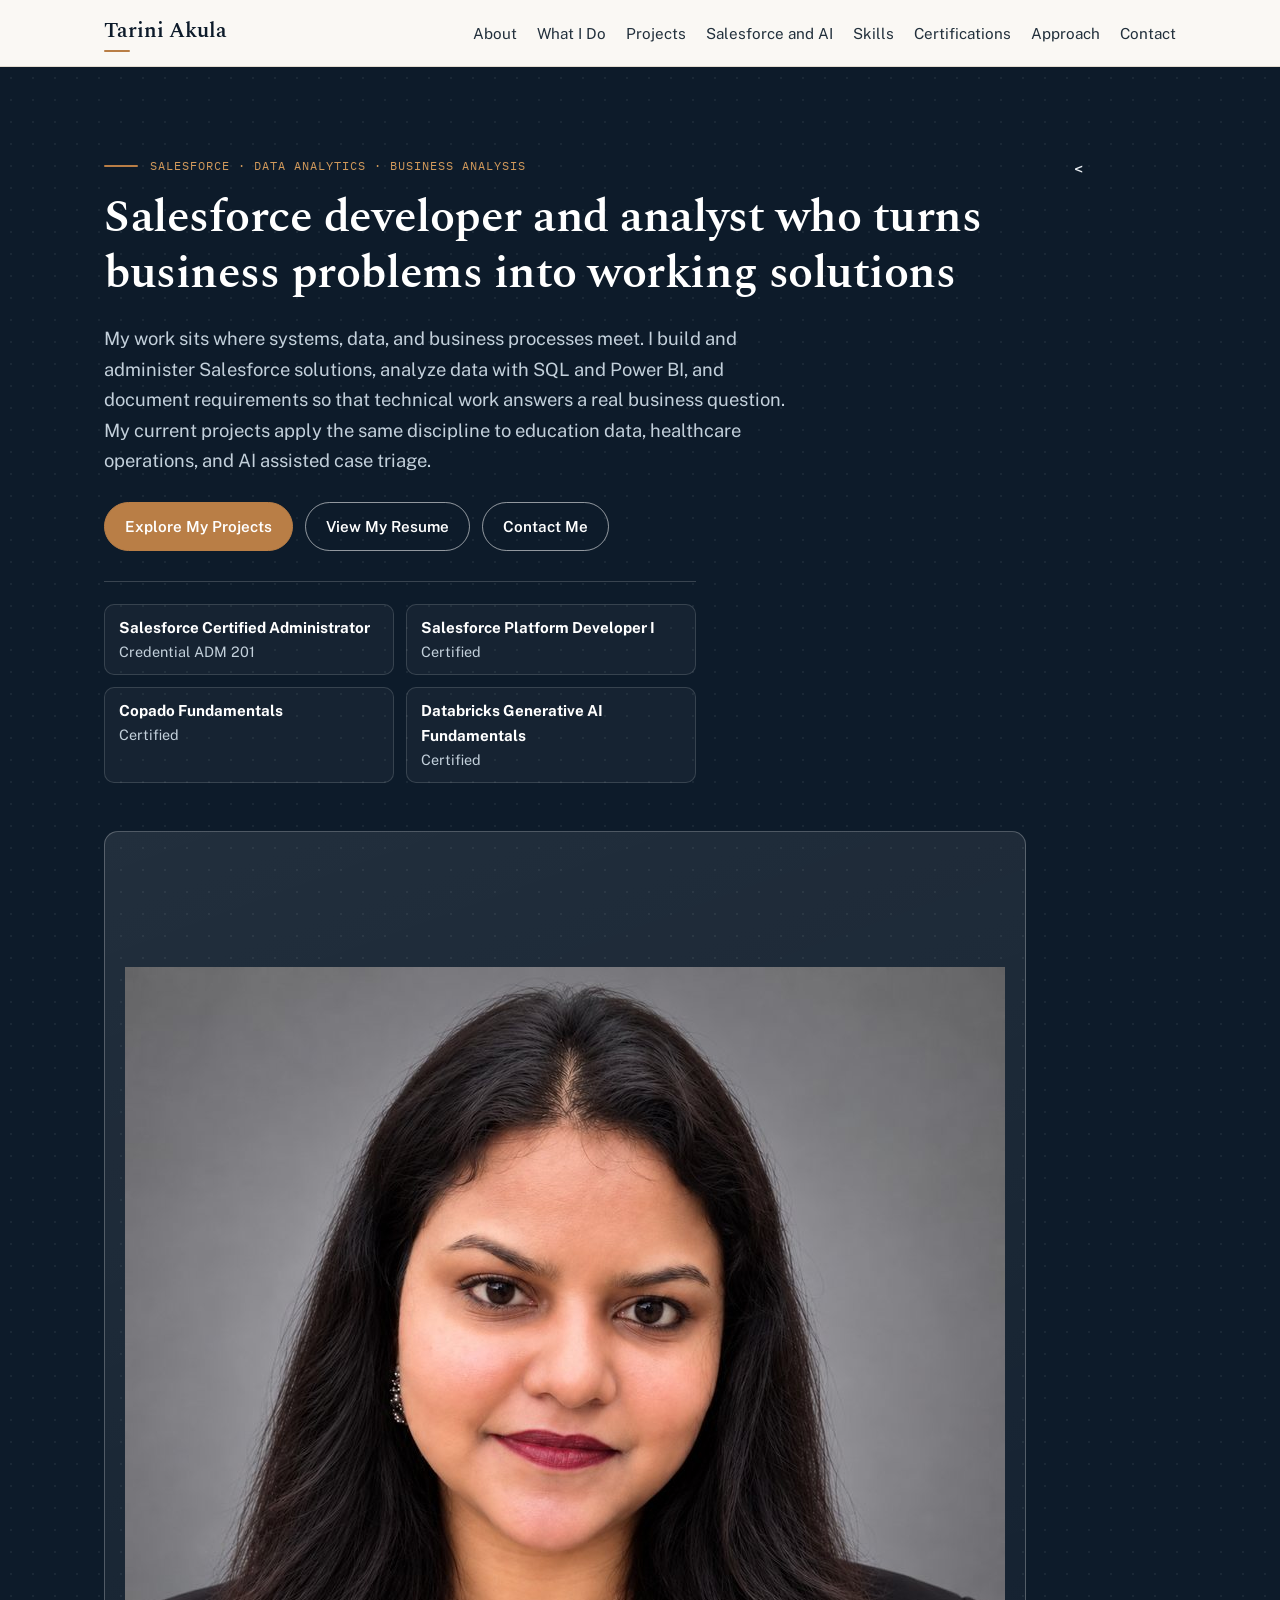
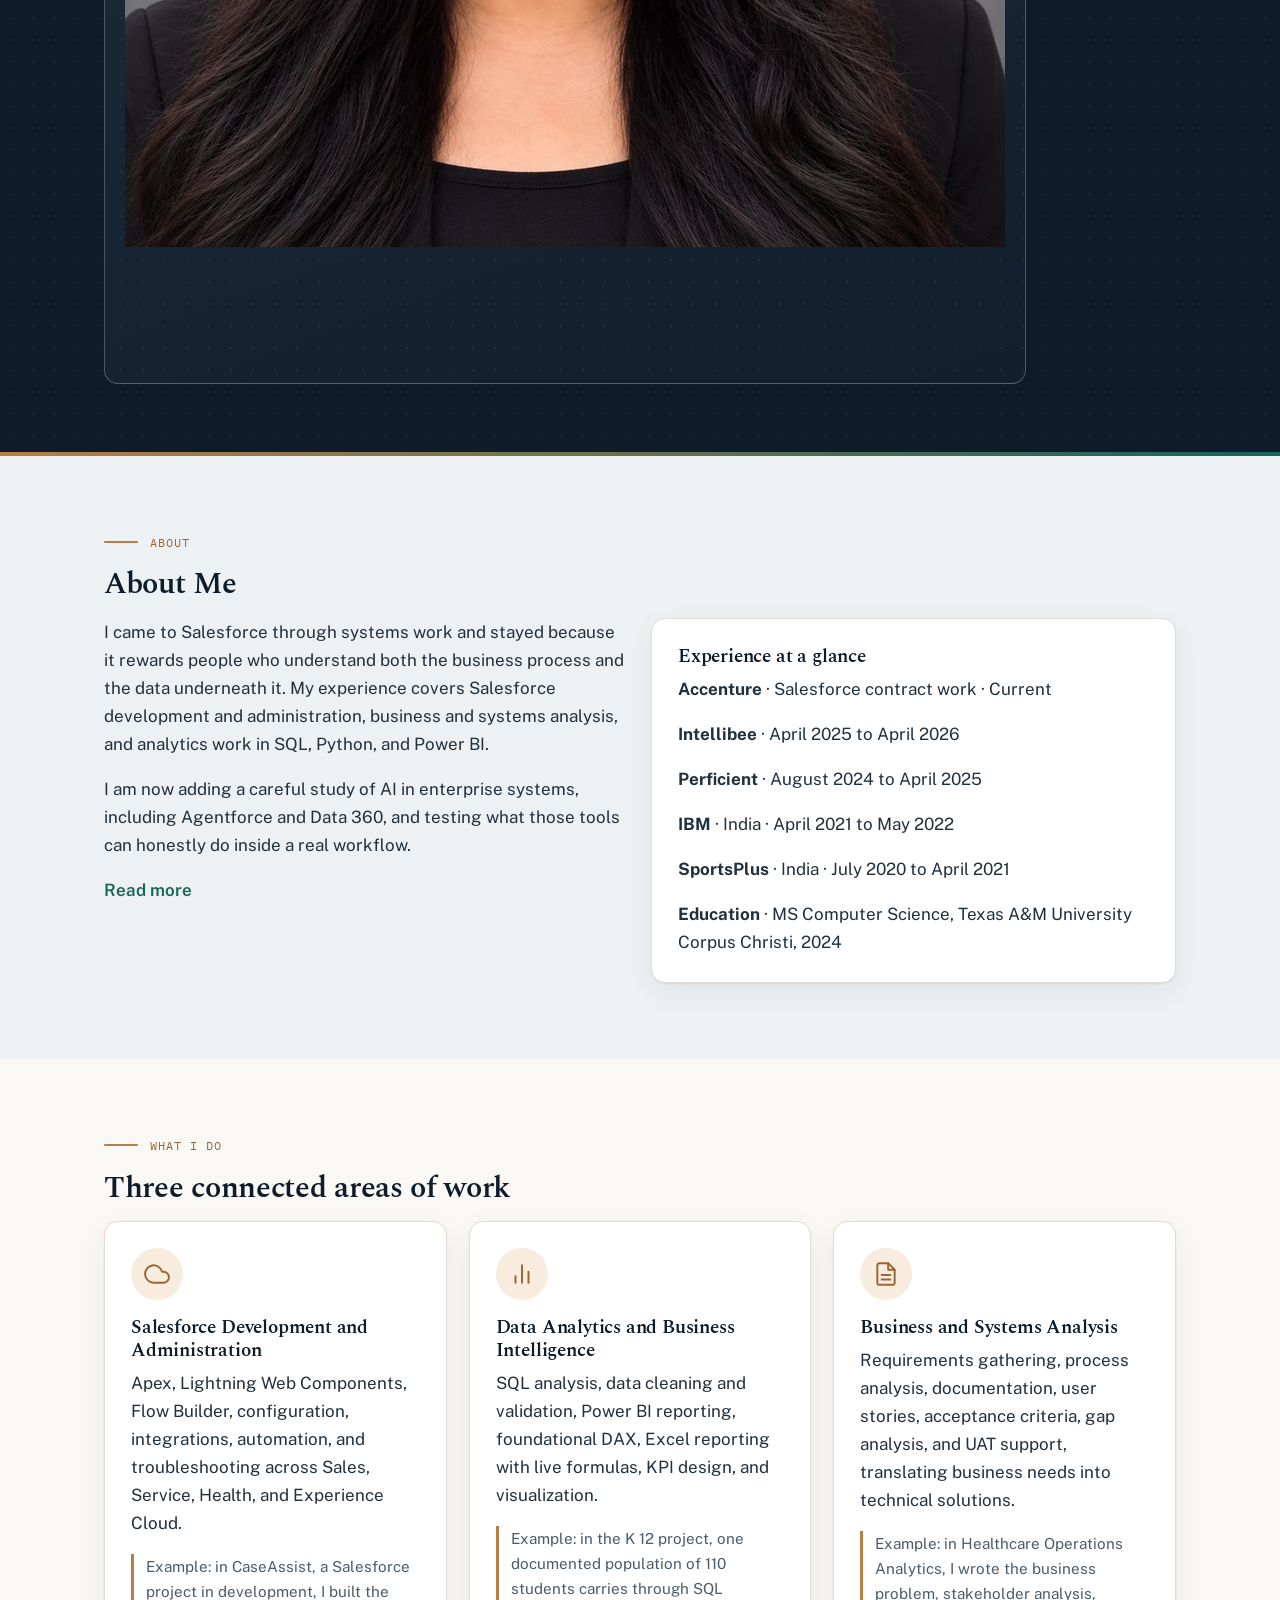
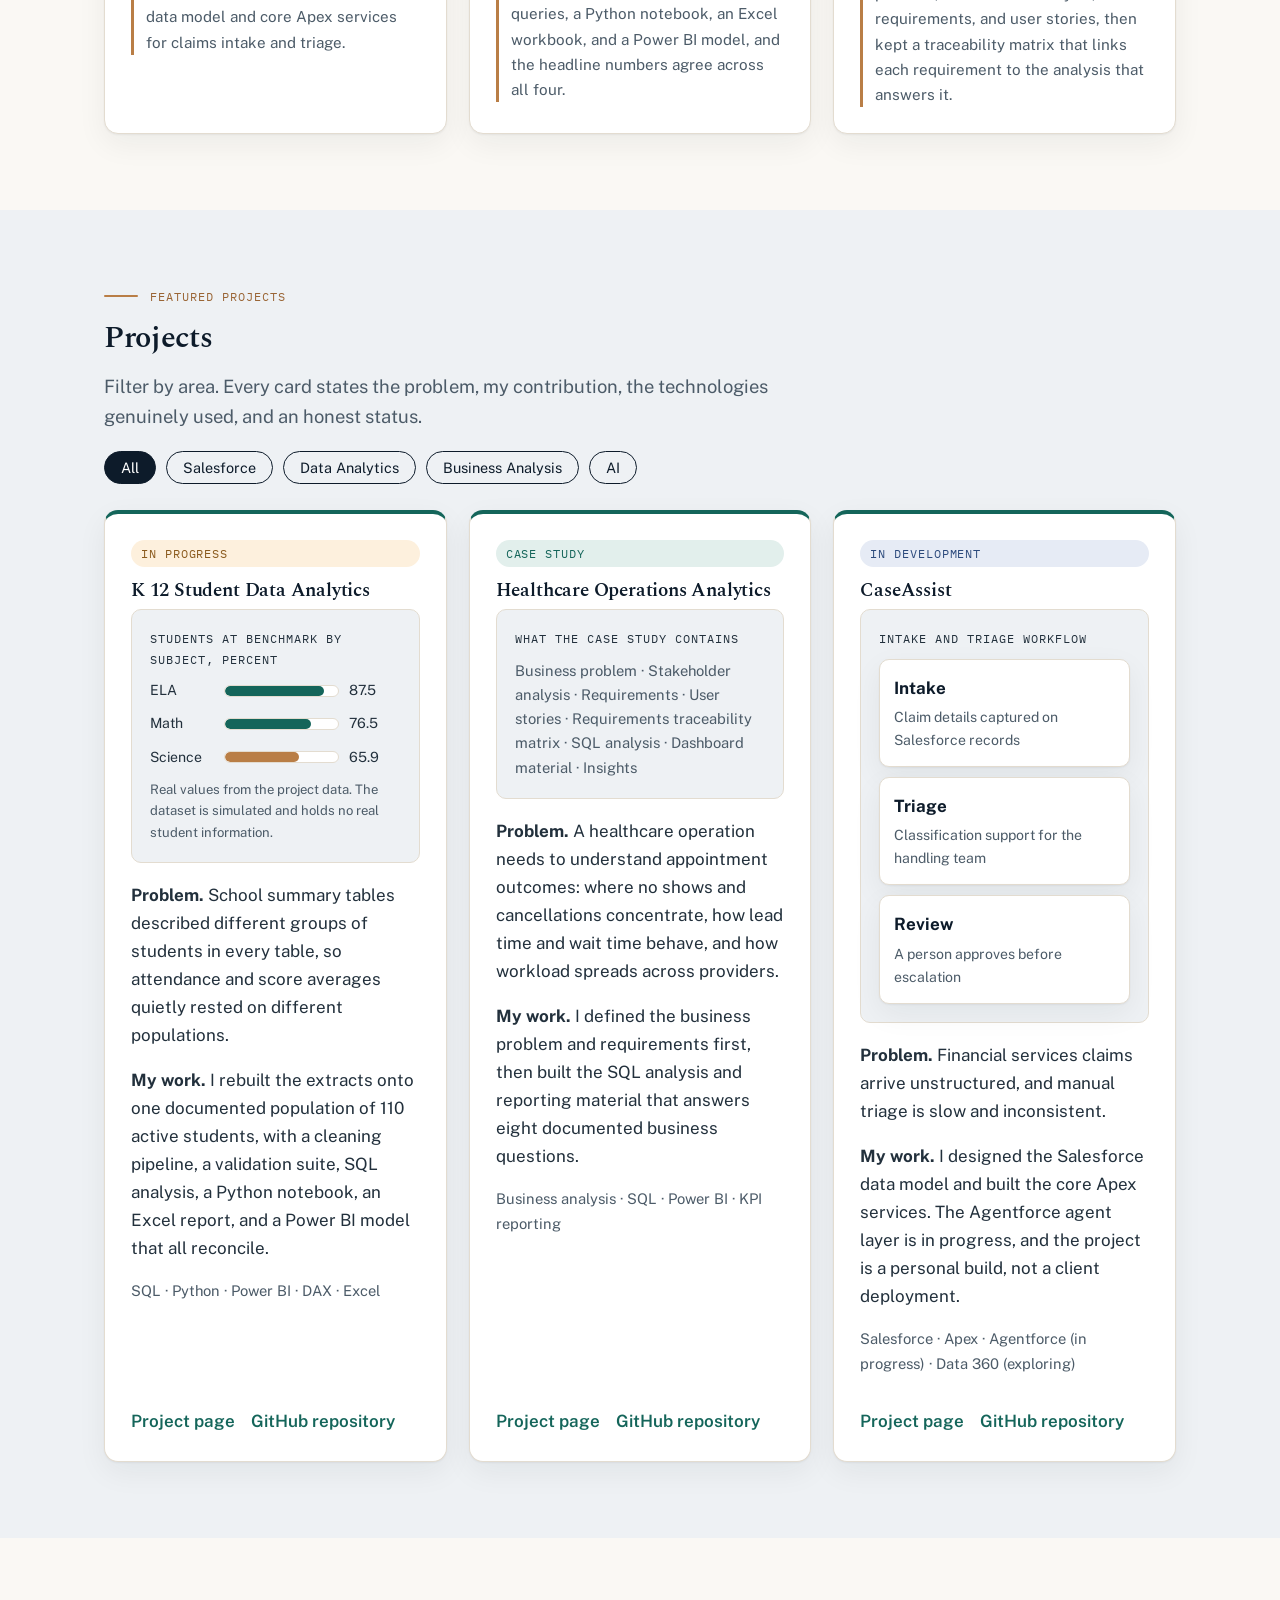
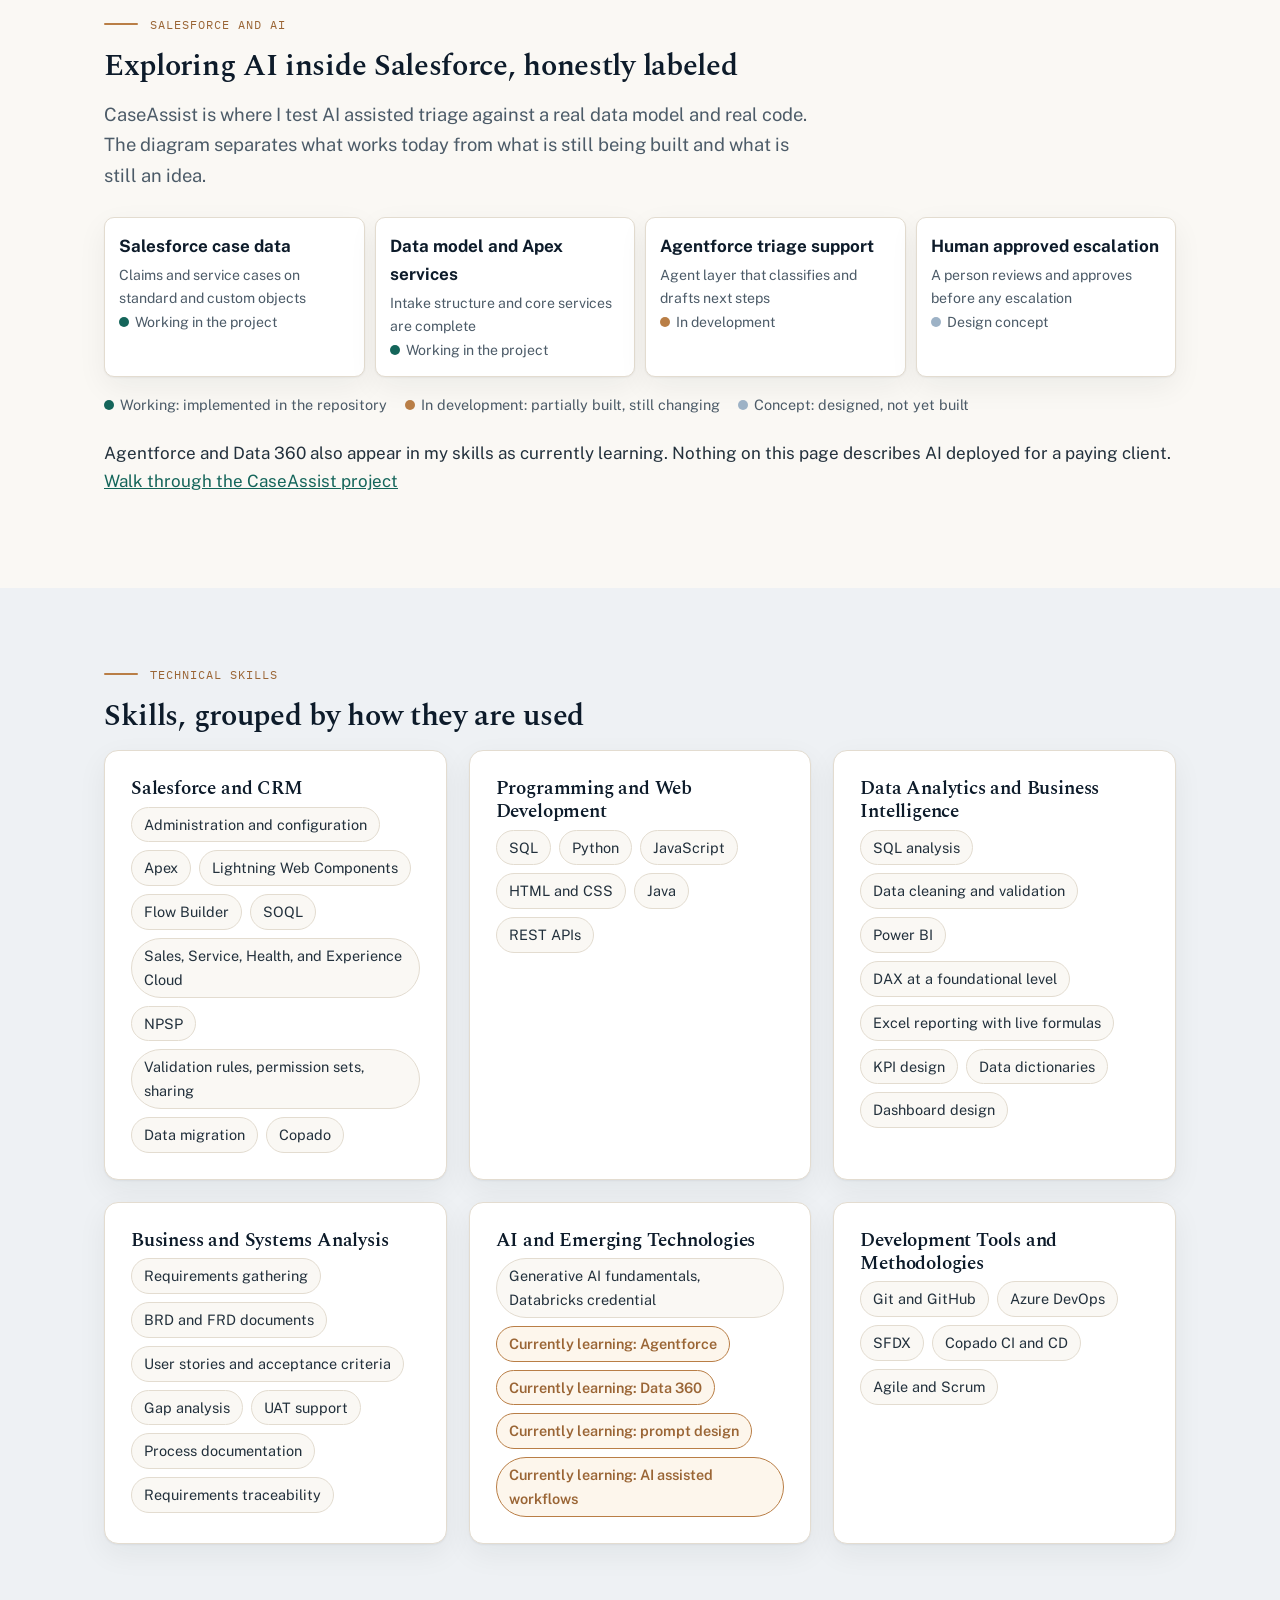
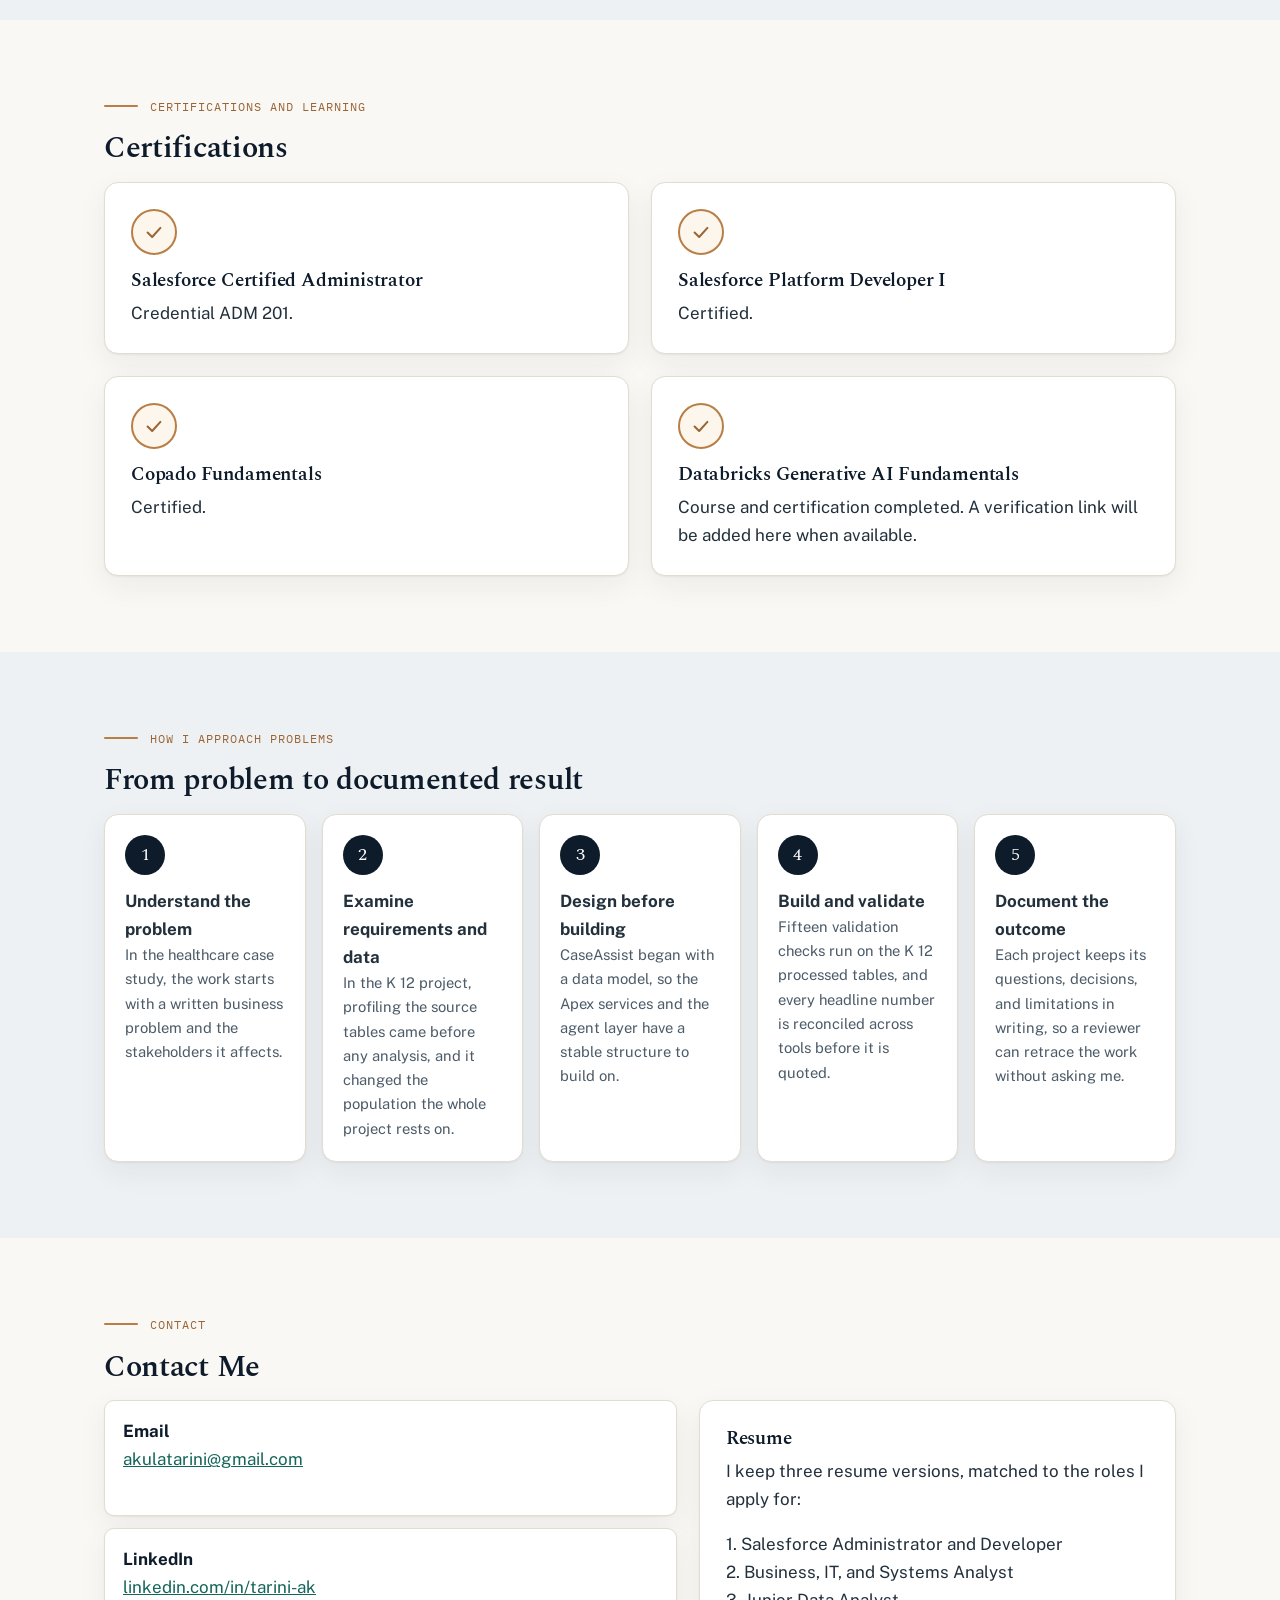
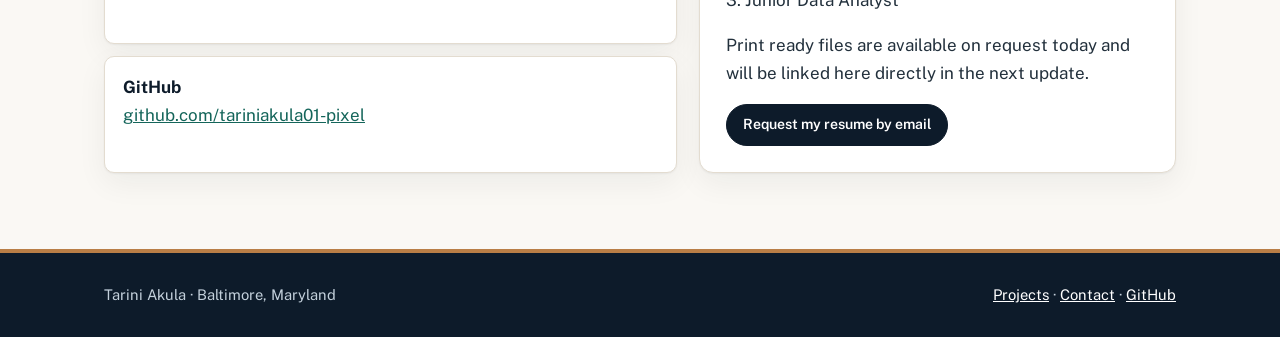
==== commit c69256db: "Show profile photograph in hero" ====
--- a/index.html
+++ b/index.html
@@ -48,10 +48,8 @@
         <div><strong>Databricks Generative AI Fundamentals</strong>Certified</div>
       </div>
     </div>
-    <div class="photo-slot" role="img" aria-label="Placeholder for a professional photograph of Tarini Akula">
-      <span class="frame-mark">TA</span>
-      <p>Professional photograph</p>
-      <p>Placeholder. Tarini will add her photograph here, and the layout will not change when she does.</p>
+    <<div class="photo-slot">
+      <img src="assets/tarini-akula.jpg" alt="Professional headshot of Tarini Akula" width="880" height="880">
     </div>
   </div>
 </div>
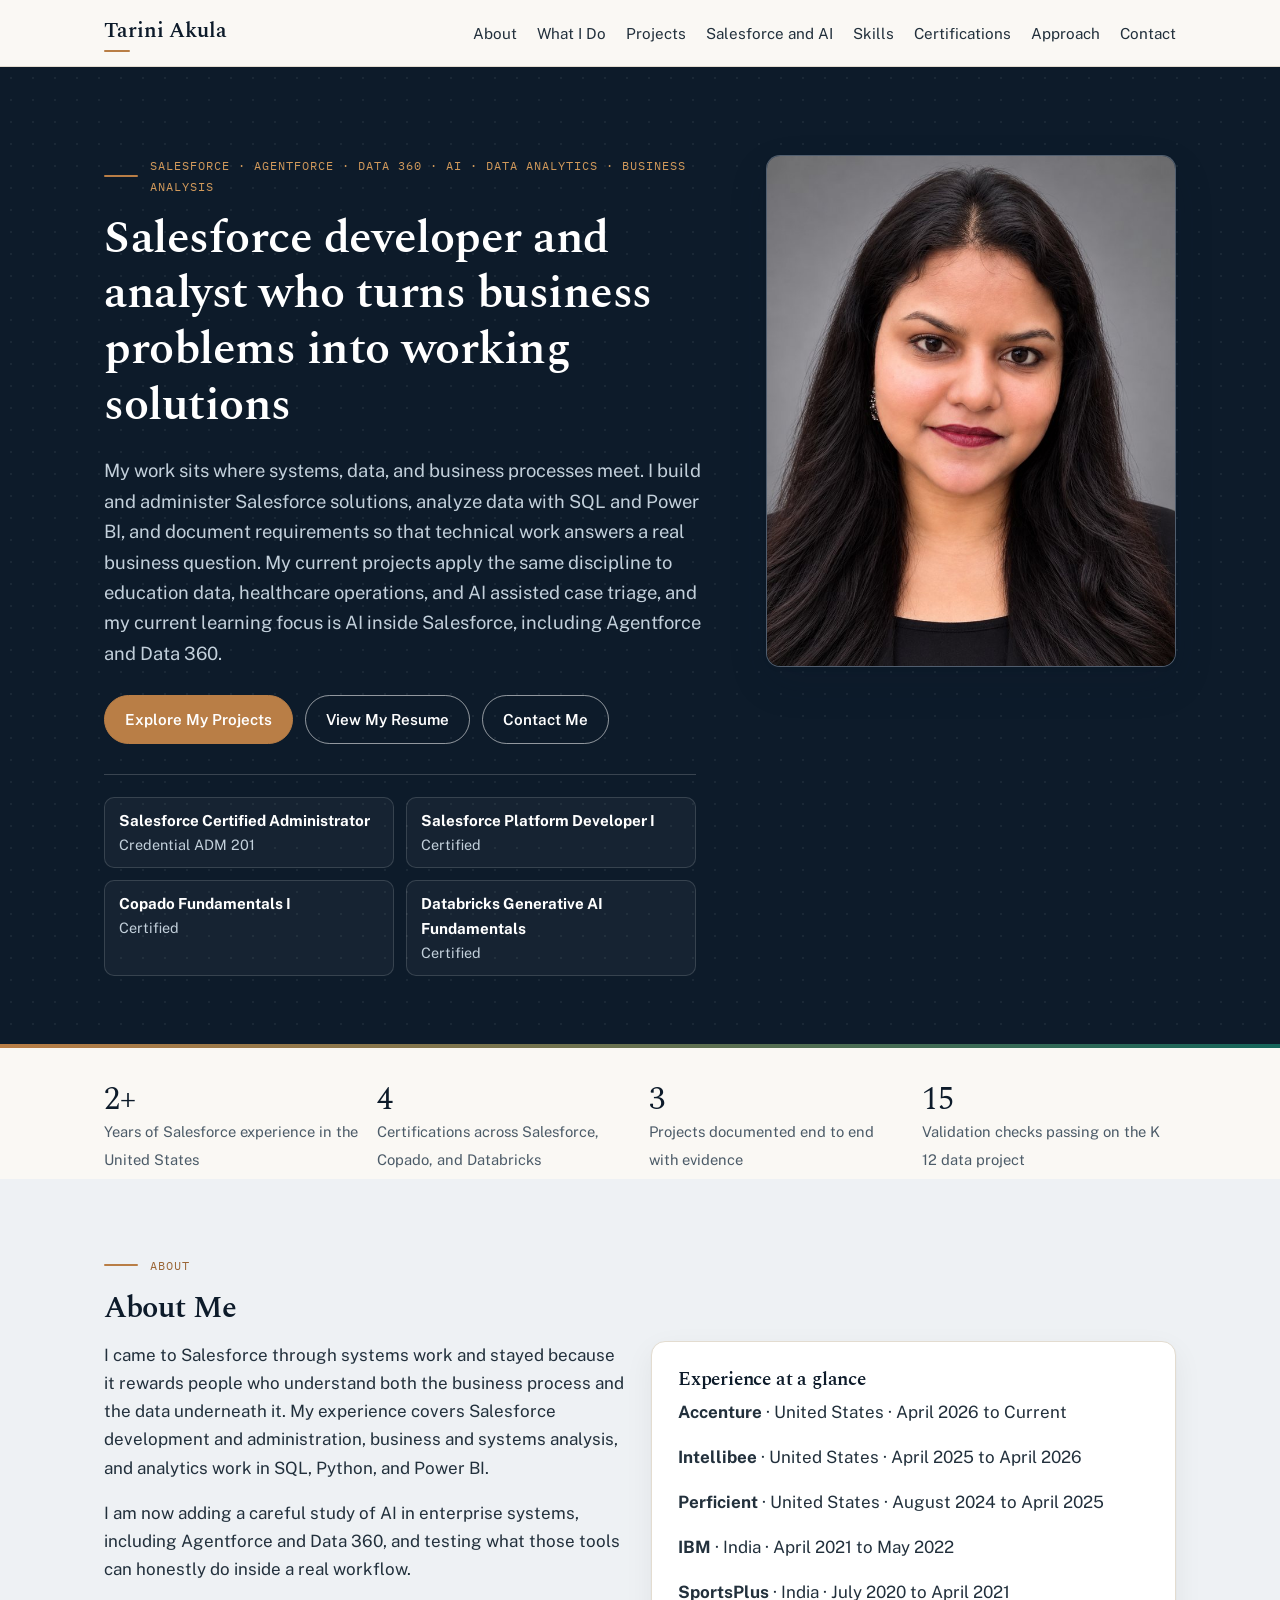
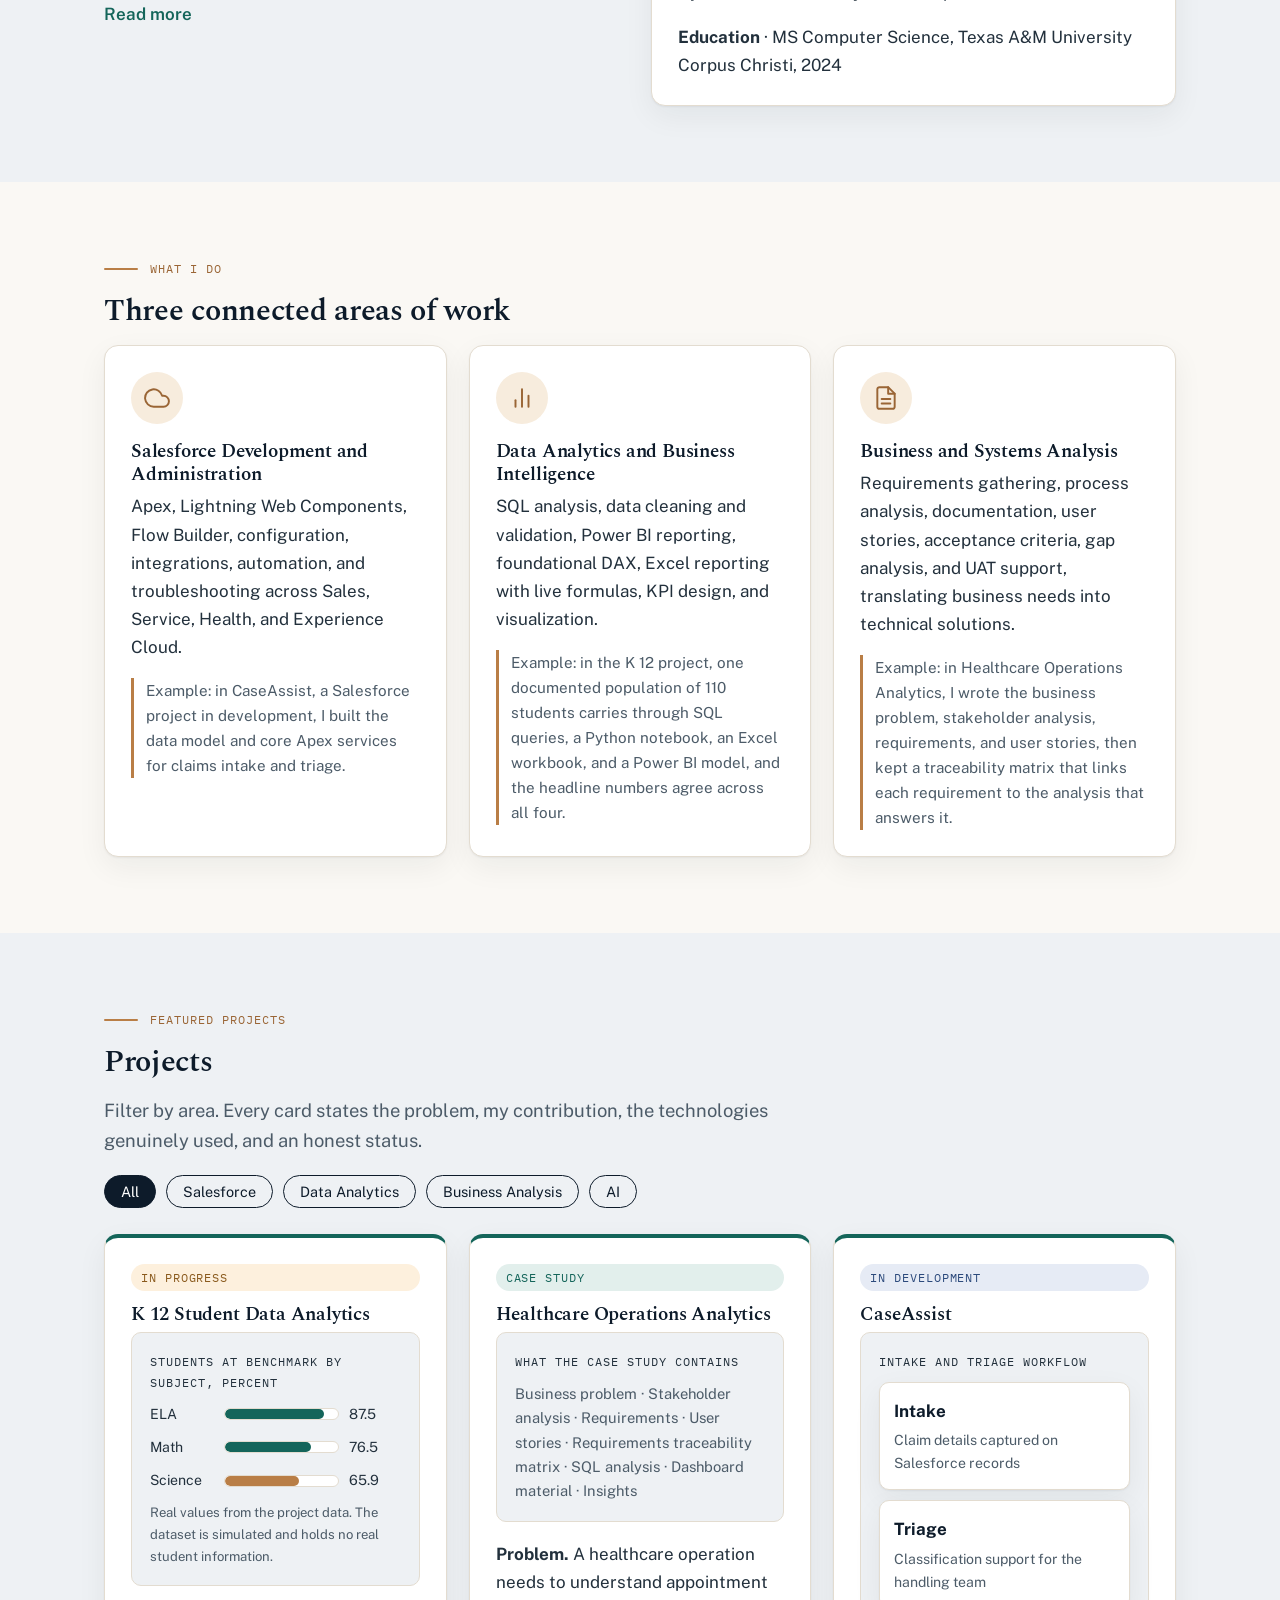
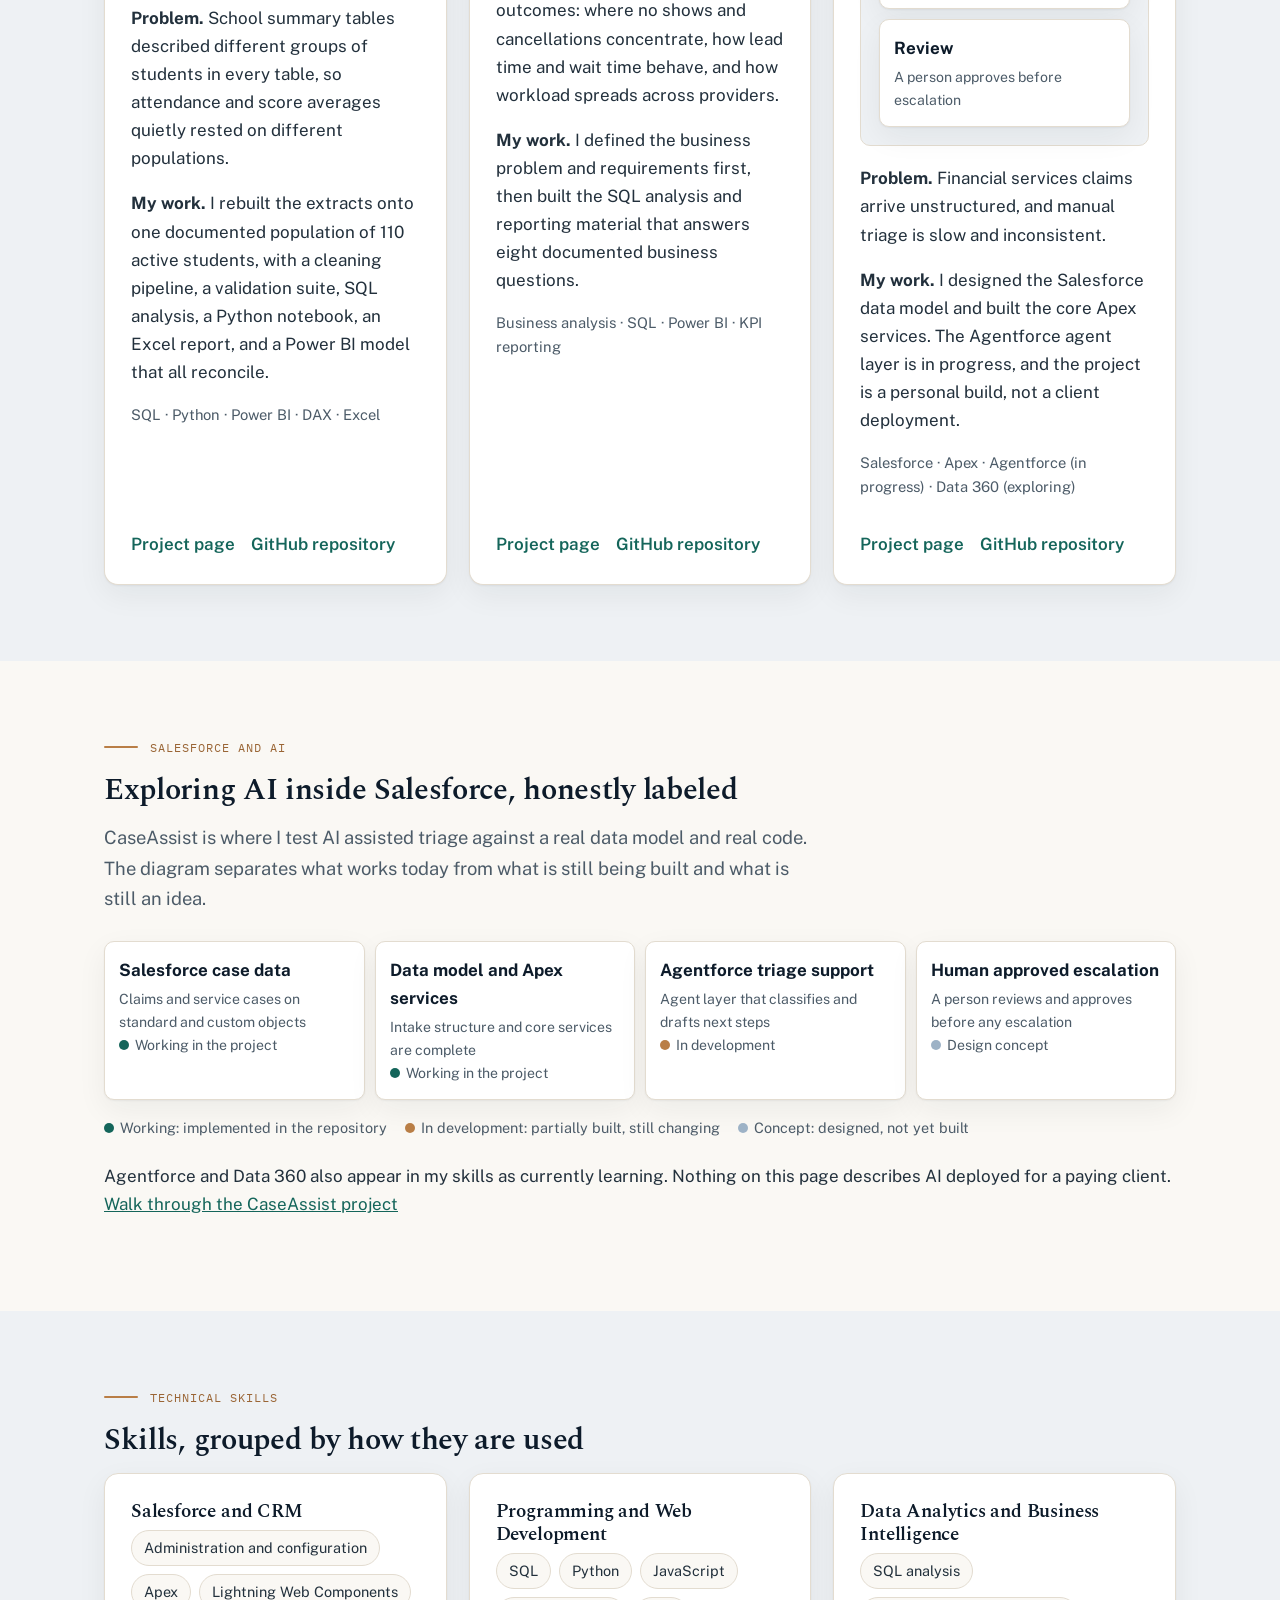
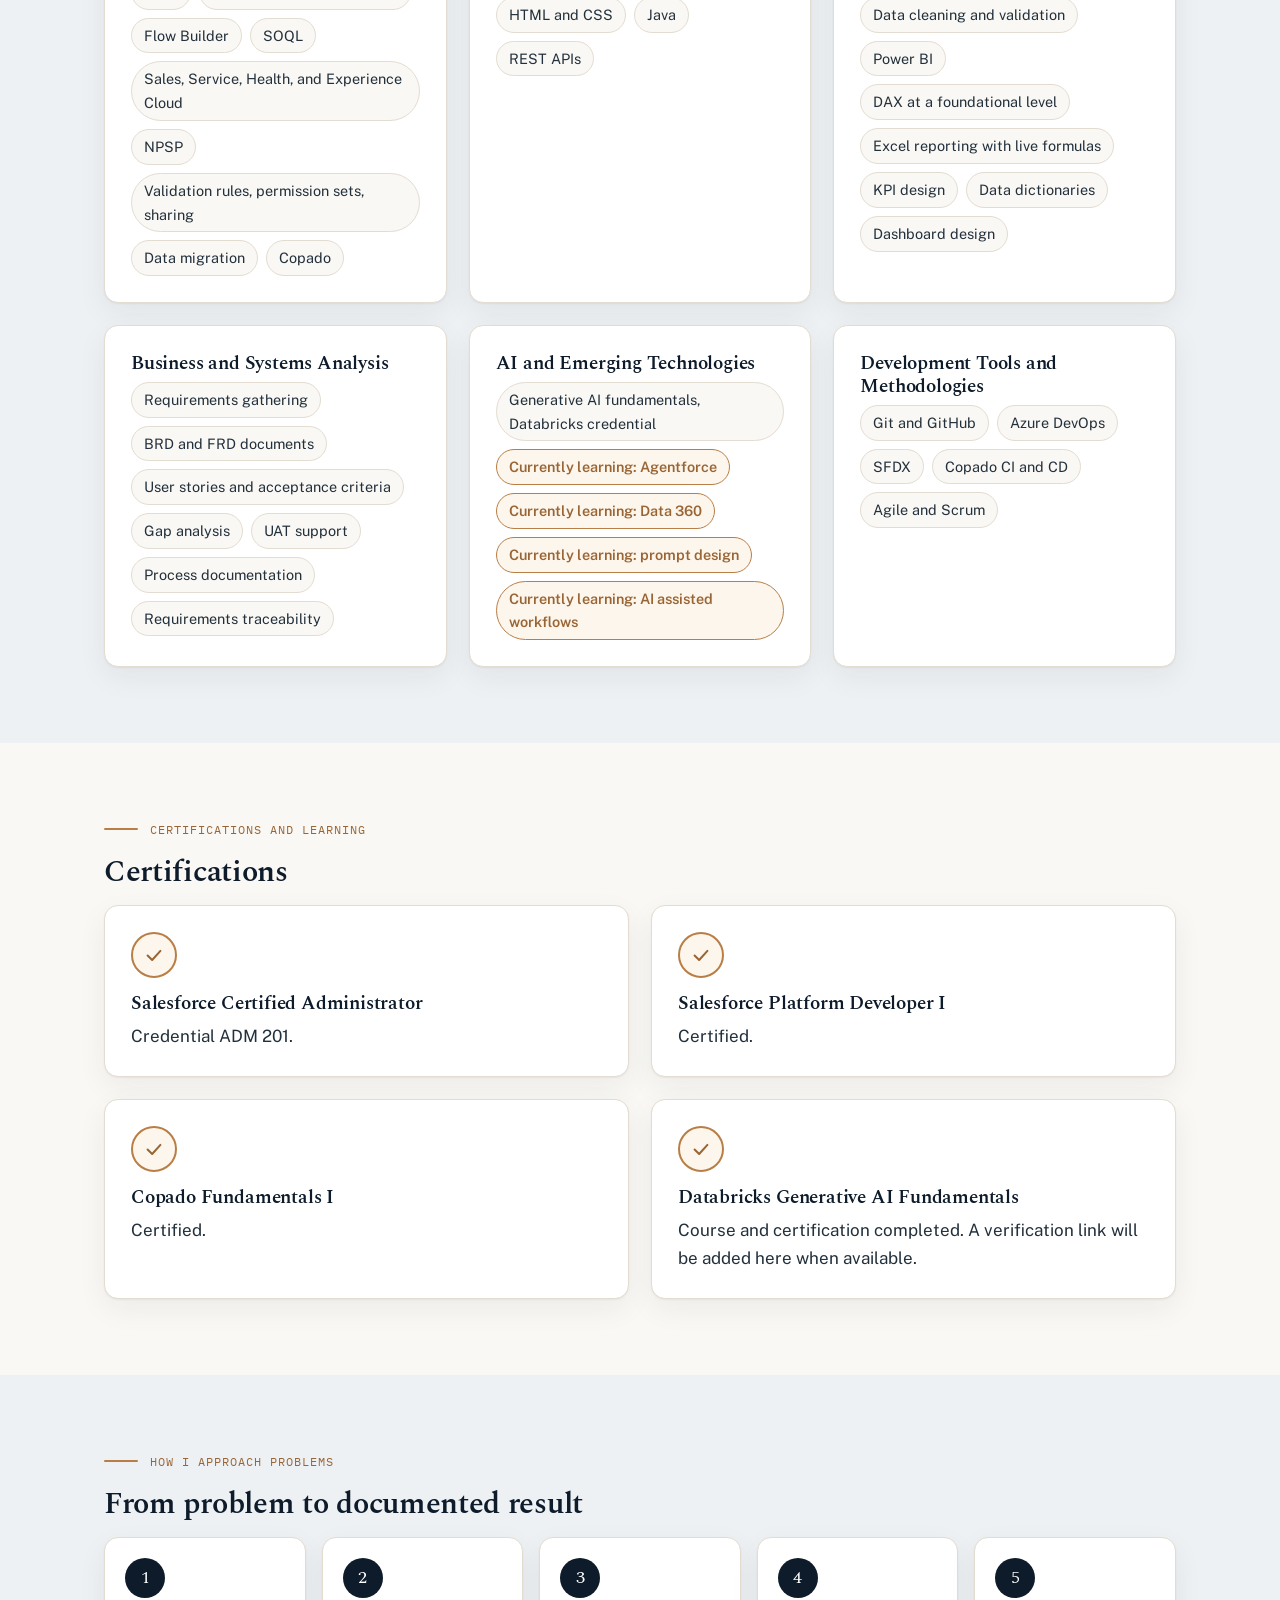
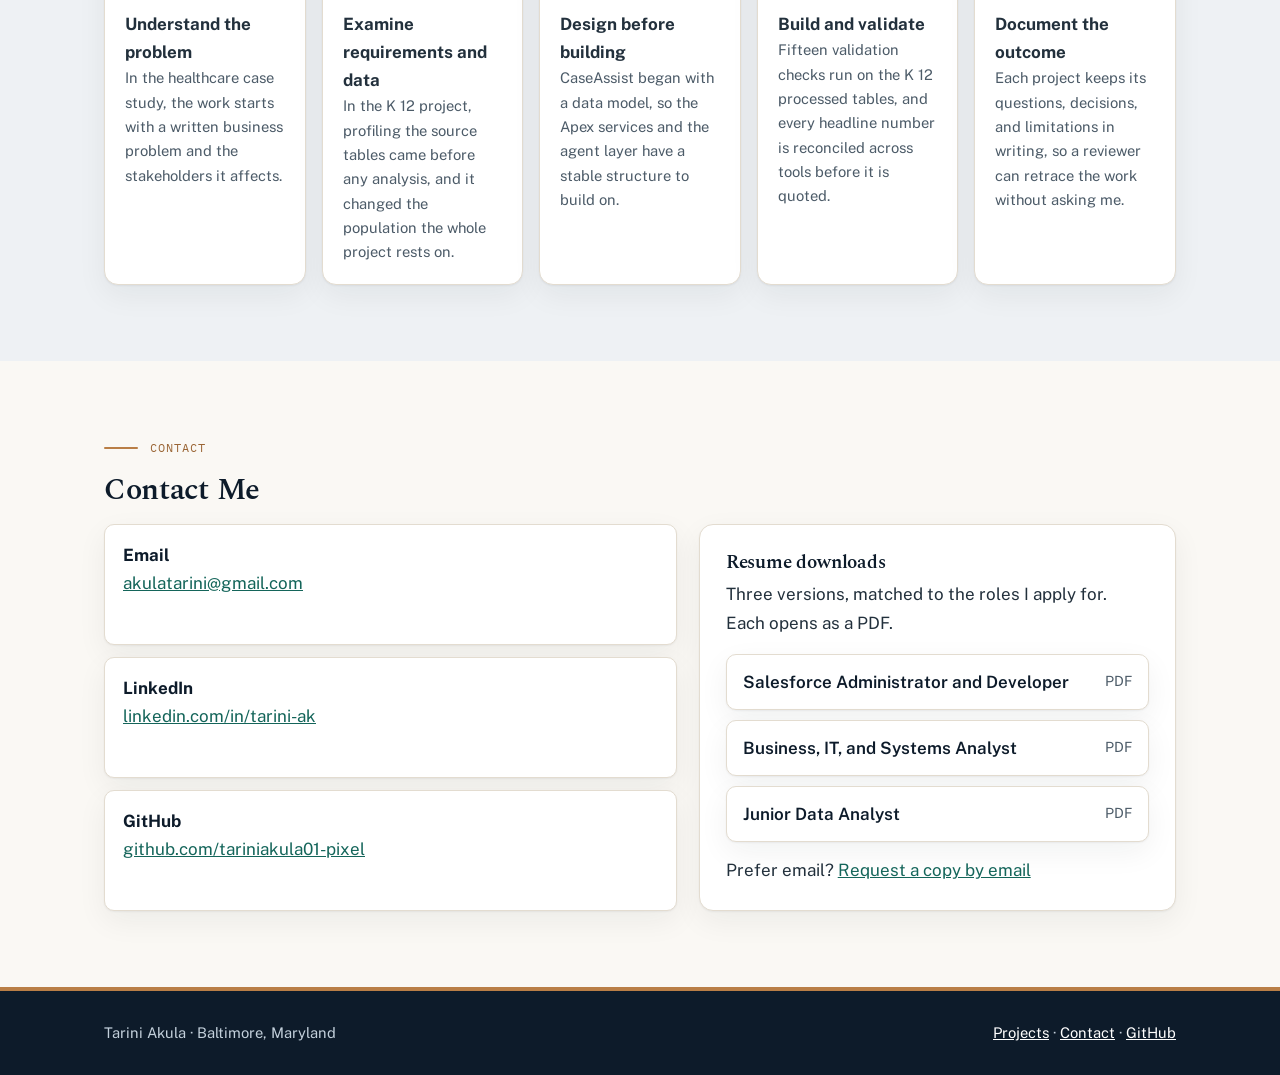
==== commit 78588430: "Enhanced homepage" ====
--- a/index.html
+++ b/index.html
@@ -3,8 +3,8 @@
 <head>
 <meta charset="utf-8">
 <meta name="viewport" content="width=device-width, initial-scale=1">
-<title>Tarini Akula · Salesforce, Data Analytics, Business Analysis</title>
-<meta name="description" content="Portfolio of Tarini Akula: Salesforce development and administration, data analytics, business and systems analysis, and AI assisted project work.">
+<title>Tarini Akula · Salesforce, Agentforce, Data Analytics, Business Analysis, AI</title>
+<meta name="description" content="Portfolio of Tarini Akula: Salesforce development and administration, Agentforce and Data 360 exploration, data analytics, business and systems analysis, and AI assisted project work.">
 <link rel="preconnect" href="https://fonts.googleapis.com">
 <link href="https://fonts.googleapis.com/css2?family=Spectral:wght@500;600&family=Public+Sans:wght@400;600;700&family=IBM+Plex+Mono:wght@400;500&display=swap" rel="stylesheet">
 <link rel="stylesheet" href="assets/styles.css">
@@ -33,9 +33,9 @@
 <div class="hero">
   <div class="wrap hero-grid">
     <div>
-      <p class="mono eyebrow">Salesforce · Data Analytics · Business Analysis</p>
+      <p class="mono eyebrow">Salesforce · Agentforce · Data 360 · AI · Data Analytics · Business Analysis</p>
       <h1>Salesforce developer and analyst who turns business problems into working solutions</h1>
-      <p class="lede">My work sits where systems, data, and business processes meet. I build and administer Salesforce solutions, analyze data with SQL and Power BI, and document requirements so that technical work answers a real business question. My current projects apply the same discipline to education data, healthcare operations, and AI assisted case triage.</p>
+      <p class="lede">My work sits where systems, data, and business processes meet. I build and administer Salesforce solutions, analyze data with SQL and Power BI, and document requirements so that technical work answers a real business question. My current projects apply the same discipline to education data, healthcare operations, and AI assisted case triage, and my current learning focus is AI inside Salesforce, including Agentforce and Data 360.</p>
       <div class="hero-ctas">
         <a class="btn primary" href="#projects">Explore My Projects</a>
         <a class="btn ghost" href="#contact">View My Resume</a>
@@ -44,13 +44,23 @@
       <div class="cred-strip">
         <div><strong>Salesforce Certified Administrator</strong>Credential ADM 201</div>
         <div><strong>Salesforce Platform Developer I</strong>Certified</div>
-        <div><strong>Copado Fundamentals</strong>Certified</div>
+        <div><strong>Copado Fundamentals I</strong>Certified</div>
         <div><strong>Databricks Generative AI Fundamentals</strong>Certified</div>
       </div>
     </div>
-    <<div class="photo-slot">
+    <div class="photo-slot">
       <img src="assets/tarini-akula.jpg" alt="Professional headshot of Tarini Akula" width="880" height="880">
     </div>
+  </div>
+</div>
+
+<!-- Stat band -->
+<div class="wrap">
+  <div class="stat-band">
+    <div class="stat"><span class="num">2+</span><span class="cap">Years of Salesforce experience in the United States</span></div>
+    <div class="stat"><span class="num">4</span><span class="cap">Certifications across Salesforce, Copado, and Databricks</span></div>
+    <div class="stat"><span class="num">3</span><span class="cap">Projects documented end to end with evidence</span></div>
+    <div class="stat"><span class="num">15</span><span class="cap">Validation checks passing on the K 12 data project</span></div>
   </div>
 </div>
 
@@ -71,9 +81,9 @@
       </div>
       <div class="card">
         <h3>Experience at a glance</h3>
-        <p><strong>Accenture</strong> · Salesforce contract work · Current</p>
-        <p><strong>Intellibee</strong> · April 2025 to April 2026</p>
-        <p><strong>Perficient</strong> · August 2024 to April 2025</p>
+        <p><strong>Accenture</strong> · United States · April 2026 to Current</p>
+        <p><strong>Intellibee</strong> · United States · April 2025 to April 2026</p>
+        <p><strong>Perficient</strong> · United States · August 2024 to April 2025</p>
         <p><strong>IBM</strong> · India · April 2021 to May 2022</p>
         <p><strong>SportsPlus</strong> · India · July 2020 to April 2021</p>
         <p><strong>Education</strong> · MS Computer Science, Texas A&amp;M University Corpus Christi, 2024</p>
@@ -247,7 +257,7 @@
     <div class="grid-2">
       <div class="card"><div class="medallion"><svg viewBox="0 0 24 24" fill="none" stroke="currentColor" stroke-width="2.2" stroke-linecap="round" stroke-linejoin="round" aria-hidden="true"><polyline points="5 12.5 10 17.5 19 7.5"/></svg></div><h3>Salesforce Certified Administrator</h3><p>Credential ADM 201.</p></div>
       <div class="card"><div class="medallion"><svg viewBox="0 0 24 24" fill="none" stroke="currentColor" stroke-width="2.2" stroke-linecap="round" stroke-linejoin="round" aria-hidden="true"><polyline points="5 12.5 10 17.5 19 7.5"/></svg></div><h3>Salesforce Platform Developer I</h3><p>Certified.</p></div>
-      <div class="card"><div class="medallion"><svg viewBox="0 0 24 24" fill="none" stroke="currentColor" stroke-width="2.2" stroke-linecap="round" stroke-linejoin="round" aria-hidden="true"><polyline points="5 12.5 10 17.5 19 7.5"/></svg></div><h3>Copado Fundamentals</h3><p>Certified.</p></div>
+      <div class="card"><div class="medallion"><svg viewBox="0 0 24 24" fill="none" stroke="currentColor" stroke-width="2.2" stroke-linecap="round" stroke-linejoin="round" aria-hidden="true"><polyline points="5 12.5 10 17.5 19 7.5"/></svg></div><h3>Copado Fundamentals I</h3><p>Certified.</p></div>
       <div class="card"><div class="medallion"><svg viewBox="0 0 24 24" fill="none" stroke="currentColor" stroke-width="2.2" stroke-linecap="round" stroke-linejoin="round" aria-hidden="true"><polyline points="5 12.5 10 17.5 19 7.5"/></svg></div><h3>Databricks Generative AI Fundamentals</h3><p>Course and certification completed. A verification link will be added here when available.</p></div>
     </div>
   </div>
@@ -280,11 +290,14 @@
         <div class="contact-item"><strong>GitHub</strong><a href="https://github.com/tariniakula01-pixel">github.com/tariniakula01-pixel</a></div>
       </div>
       <div class="card">
-        <h3>Resume</h3>
-        <p>I keep three resume versions, matched to the roles I apply for:</p>
-        <p>1. Salesforce Administrator and Developer<br>2. Business, IT, and Systems Analyst<br>3. Junior Data Analyst</p>
-        <p>Print ready files are available on request today and will be linked here directly in the next update.</p>
-        <a class="btn small" href="mailto:akulatarini@gmail.com?subject=Resume%20request">Request my resume by email</a>
+        <h3>Resume downloads</h3>
+        <p>Three versions, matched to the roles I apply for. Each opens as a PDF.</p>
+        <div class="resume-dl">
+          <a href="assets/resumes/Tarini_Akula_Salesforce_Resume.pdf">Salesforce Administrator and Developer <span>PDF</span></a>
+          <a href="assets/resumes/Tarini_Akula_Business_Analyst_Resume.pdf">Business, IT, and Systems Analyst <span>PDF</span></a>
+          <a href="assets/resumes/Tarini_Akula_Data_Analyst_Resume.pdf">Junior Data Analyst <span>PDF</span></a>
+        </div>
+        <p style="margin-top:14px">Prefer email? <a href="mailto:akulatarini@gmail.com?subject=Resume%20request">Request a copy by email</a></p>
       </div>
     </div>
   </div>
--- a/assets/styles.css
+++ b/assets/styles.css
@@ -38,6 +38,8 @@
 .eyebrow{color:var(--copper-dark);margin-bottom:14px;display:flex;align-items:center;gap:12px}
 .eyebrow::before{content:"";width:34px;height:2px;background:var(--copper);border-radius:2px;flex:none}
 .lede{font-size:1.15rem;color:var(--ink-soft);max-width:44rem}
+
+/* header */
 .site-header{position:sticky;top:0;z-index:20;background:rgba(250,248,244,.96);border-bottom:1px solid var(--line);backdrop-filter:blur(6px)}
 .site-header .wrap{display:flex;align-items:center;gap:28px;padding-top:14px;padding-bottom:14px}
 .brand{font-family:"Spectral",Georgia,serif;font-size:1.3rem;font-weight:600;color:var(--navy);text-decoration:none;white-space:nowrap}
@@ -53,6 +55,8 @@
 .btn.primary:hover{background:var(--copper-dark);border-color:var(--copper-dark)}
 .btn.small{padding:8px 16px;font-size:.88rem}
 .btn:disabled{opacity:.45;cursor:default;transform:none;box-shadow:none}
+
+/* hero: deep navy stage */
 .hero{padding:88px 0 72px;background:var(--navy);background-image:radial-gradient(rgba(255,255,255,.055) 1px,transparent 1px);background-size:22px 22px;color:#e8edf2;position:relative}
 .hero::after{content:"";position:absolute;left:0;right:0;bottom:0;height:4px;background:linear-gradient(90deg,var(--copper),var(--teal))}
 .hero h1{color:#fff;font-size:2.9rem}
@@ -65,9 +69,10 @@
 .cred-strip{display:grid;grid-template-columns:repeat(2,1fr);gap:12px;border-top:1px solid rgba(255,255,255,.18);padding-top:22px;max-width:37rem}
 .cred-strip div{font-size:.9rem;color:#c3d0db;border:1px solid rgba(255,255,255,.14);border-radius:10px;padding:10px 14px;background:rgba(255,255,255,.04)}
 .cred-strip strong{display:block;color:#fff;font-size:.95rem}
-.photo-slot{border:1px solid rgba(255,255,255,.25);border-radius:var(--radius);background:linear-gradient(160deg,rgba(255,255,255,.09),rgba(255,255,255,.02));aspect-ratio:4/5;display:flex;flex-direction:column;align-items:center;justify-content:center;gap:8px;color:#c3d0db;text-align:center;padding:20px}
-.photo-slot .frame-mark{font-family:"Spectral",Georgia,serif;font-size:2.4rem;color:var(--copper-bright);border:1px solid rgba(255,255,255,.3);border-radius:50%;width:84px;height:84px;display:flex;align-items:center;justify-content:center}
-.photo-slot p{margin:0;font-size:.9rem;max-width:16rem}
+.photo-slot{border:1px solid rgba(255,255,255,.25);border-radius:var(--radius);aspect-ratio:4/5;overflow:hidden;background:var(--navy-soft);box-shadow:var(--shadow-lift)}
+.photo-slot img{width:100%;height:100%;object-fit:cover;object-position:center 18%;display:block}
+
+/* cards and grids */
 .grid-3{display:grid;grid-template-columns:repeat(3,1fr);gap:22px}
 .grid-2{display:grid;grid-template-columns:repeat(2,1fr);gap:22px}
 .card{background:var(--card);border:1px solid var(--line);border-radius:var(--radius);padding:26px;box-shadow:var(--shadow);transition:transform .18s ease,box-shadow .18s ease}
@@ -79,6 +84,8 @@
 .icon-badge svg{width:26px;height:26px}
 .medallion{width:46px;height:46px;border-radius:50%;border:2px solid var(--copper);color:var(--copper-dark);display:flex;align-items:center;justify-content:center;margin-bottom:14px;background:#fdf6ec}
 .medallion svg{width:22px;height:22px}
+
+/* projects */
 .filters{display:flex;gap:10px;flex-wrap:wrap;margin:8px 0 26px}
 .chip{border:1px solid var(--navy);background:transparent;color:var(--navy);border-radius:999px;padding:7px 16px;font-size:.9rem;cursor:pointer;font-family:inherit;transition:background .15s ease,color .15s ease}
 .chip:hover{border-color:var(--copper);color:var(--copper-dark)}
@@ -94,11 +101,15 @@
 .card-links a{font-weight:600;text-decoration:none}
 .card-links a:hover{text-decoration:underline}
 .hidden-card{display:none}
+
+/* mini bar visual */
 .bars{display:grid;gap:10px}
 .bar-row{display:grid;grid-template-columns:64px 1fr 52px;align-items:center;gap:10px;font-size:.88rem}
 .bar-track{background:#fff;border:1px solid var(--line);border-radius:999px;height:12px;overflow:hidden}
 .bar-fill{height:100%;background:var(--teal);border-radius:999px}
 .bar-fill.copper{background:var(--copper)}
+
+/* flow */
 .flow{display:flex;flex-wrap:wrap;gap:10px;align-items:stretch}
 .flow-step{flex:1 1 150px;border:1px solid var(--line);border-radius:10px;background:#fff;padding:14px;box-shadow:var(--shadow)}
 .flow-step strong{display:block;color:var(--navy);margin-bottom:4px}
@@ -108,6 +119,8 @@
 .dot.work{background:var(--teal)}
 .dot.prog{background:var(--copper)}
 .dot.plan{background:#9db2c6}
+
+/* skills */
 .skills-grid{display:grid;grid-template-columns:repeat(3,1fr);gap:22px}
 .skills-grid ul{margin:0;padding-left:18px;color:var(--ink-soft)}
 .skills-grid li{margin-bottom:4px}
@@ -115,10 +128,14 @@
 .pills span{border:1px solid var(--line);background:var(--paper);border-radius:999px;padding:5px 12px;font-size:.9rem;color:var(--ink)}
 .pills span.learning{border-color:var(--copper);color:var(--copper-dark);background:#fdf6ec;font-weight:600}
 .learning{color:var(--copper-dark);font-weight:600}
+
+/* steps */
 .steps{display:grid;grid-template-columns:repeat(5,1fr);gap:16px;counter-reset:step}
 .step{background:#fff;border:1px solid var(--line);border-radius:var(--radius);padding:20px;box-shadow:var(--shadow)}
 .step .num{font-family:"Spectral",Georgia,serif;font-size:1.15rem;color:#fff;background:var(--navy);width:40px;height:40px;border-radius:50%;display:flex;align-items:center;justify-content:center;margin-bottom:12px}
 .step p{font-size:.92rem;color:var(--ink-soft);margin:0}
+
+/* tables and evidence */
 table{border-collapse:collapse;width:100%;background:#fff;box-shadow:var(--shadow);border-radius:10px;overflow:hidden}
 th,td{border:1px solid var(--line);padding:10px 12px;text-align:left;font-size:.95rem}
 th{background:var(--navy);color:#fff;font-family:"Public Sans",sans-serif}
@@ -127,10 +144,14 @@
 .kpi{background:#fff;border:1px solid var(--line);border-top:4px solid var(--teal);border-radius:var(--radius);padding:18px;box-shadow:var(--shadow)}
 .kpi .value{font-family:"Spectral",Georgia,serif;font-size:1.8rem;color:var(--navy);display:block}
 .kpi .label{color:var(--ink-soft);font-size:.88rem}
+
+/* walkthrough */
 .walk{border:1px solid var(--line);border-radius:var(--radius);background:#fff;padding:26px;box-shadow:var(--shadow)}
 .walk-stage{display:none}
 .walk-stage.active{display:block}
 .walk-nav{display:flex;gap:12px;margin-top:18px}
+
+/* contact */
 .contact-grid{display:grid;grid-template-columns:1.2fr 1fr;gap:22px}
 .contact-list{display:grid;gap:12px}
 .contact-item{border:1px solid var(--line);border-radius:10px;background:#fff;padding:16px 18px;box-shadow:var(--shadow)}
@@ -142,6 +163,7 @@
 .toggle-btn:hover{color:var(--copper-dark)}
 .more-text{display:none}
 .more-text.open{display:block}
+
 @media (max-width:960px){
   .hero-grid,.contact-grid{grid-template-columns:1fr}
   .grid-3,.skills-grid{grid-template-columns:1fr 1fr}
@@ -156,3 +178,45 @@
   section{padding:52px 0}
   .main-nav{display:none}
 }
+
+/* stat band under the hero */
+.stat-band{display:grid;grid-template-columns:repeat(4,1fr);gap:18px;padding:34px 0 6px}
+.stat{text-align:left}
+.stat .num{font-family:"Spectral",Georgia,serif;font-size:2rem;color:var(--navy);display:block;line-height:1.1}
+.stat .cap{color:var(--ink-soft);font-size:.92rem}
+
+/* demonstrations and explorers */
+.demo{border:1px solid var(--line);border-radius:var(--radius);background:#fff;padding:26px;box-shadow:var(--shadow)}
+.demo .tool-switch{margin-top:0}
+.codeblock{background:var(--navy);color:#dce6ef;border-radius:10px;padding:18px 20px;overflow-x:auto;font-family:"IBM Plex Mono",Consolas,monospace;font-size:.85rem;line-height:1.6;white-space:pre}
+.codeblock .cm{color:#8fa6bb}
+.model-grid{display:grid;grid-template-columns:1fr auto 1fr;gap:16px;align-items:stretch;margin:18px 0}
+.object-card{border:1px solid var(--line);border-top:4px solid var(--copper);border-radius:10px;background:#fff;padding:18px;box-shadow:var(--shadow)}
+.object-card h3{margin-bottom:8px}
+.object-card ul{margin:0;padding-left:18px;color:var(--ink-soft);font-size:.93rem}
+.model-arrow{display:flex;align-items:center;justify-content:center;color:var(--copper-dark);font-size:1.5rem}
+.risk{display:inline-block;padding:5px 14px;border-radius:999px;font-weight:700;font-size:.92rem}
+.risk.high{background:#fbe7e7;color:#8c2f2f}
+.risk.medium{background:#fdf0dd;color:#8a5a1d}
+.risk.low{background:#e2efec;color:var(--teal)}
+.classifier-form{display:grid;grid-template-columns:repeat(3,1fr);gap:16px;margin:16px 0}
+.classifier-form label{font-size:.92rem;color:var(--ink-soft);display:block}
+.classifier-form select,.classifier-form input[type="number"]{width:100%;margin-top:6px;padding:10px 12px;border:1px solid var(--line);border-radius:8px;font:inherit;background:#fff;color:var(--ink)}
+.classifier-form .check{display:flex;gap:8px;align-items:center;margin-top:26px;color:var(--ink)}
+.result-box{display:none;border:1px solid var(--line);border-left:4px solid var(--copper);border-radius:10px;background:var(--paper);padding:18px;margin-top:16px}
+.hc-layout{display:grid;grid-template-columns:1fr 1fr;gap:22px;align-items:start}
+.hc-questions{display:grid;gap:10px}
+.hc-q{text-align:left;border:1px solid var(--line);background:#fff;border-radius:10px;padding:13px 16px;font:inherit;cursor:pointer;box-shadow:var(--shadow)}
+.hc-q:hover{border-color:var(--copper)}
+.hc-q[aria-pressed="true"]{background:var(--navy);color:#fff;border-color:var(--navy)}
+.resume-dl{display:grid;gap:10px}
+.resume-dl a{display:flex;justify-content:space-between;align-items:center;border:1px solid var(--line);border-radius:10px;background:#fff;padding:13px 16px;text-decoration:none;color:var(--navy);font-weight:600;box-shadow:var(--shadow)}
+.resume-dl a:hover{border-color:var(--copper);color:var(--copper-dark)}
+.resume-dl a span{font-weight:400;color:var(--ink-soft);font-size:.88rem}
+@media (max-width:960px){
+  .stat-band{grid-template-columns:1fr 1fr}
+  .model-grid{grid-template-columns:1fr}
+  .model-arrow{transform:rotate(90deg)}
+  .classifier-form{grid-template-columns:1fr}
+  .hc-layout{grid-template-columns:1fr}
+}
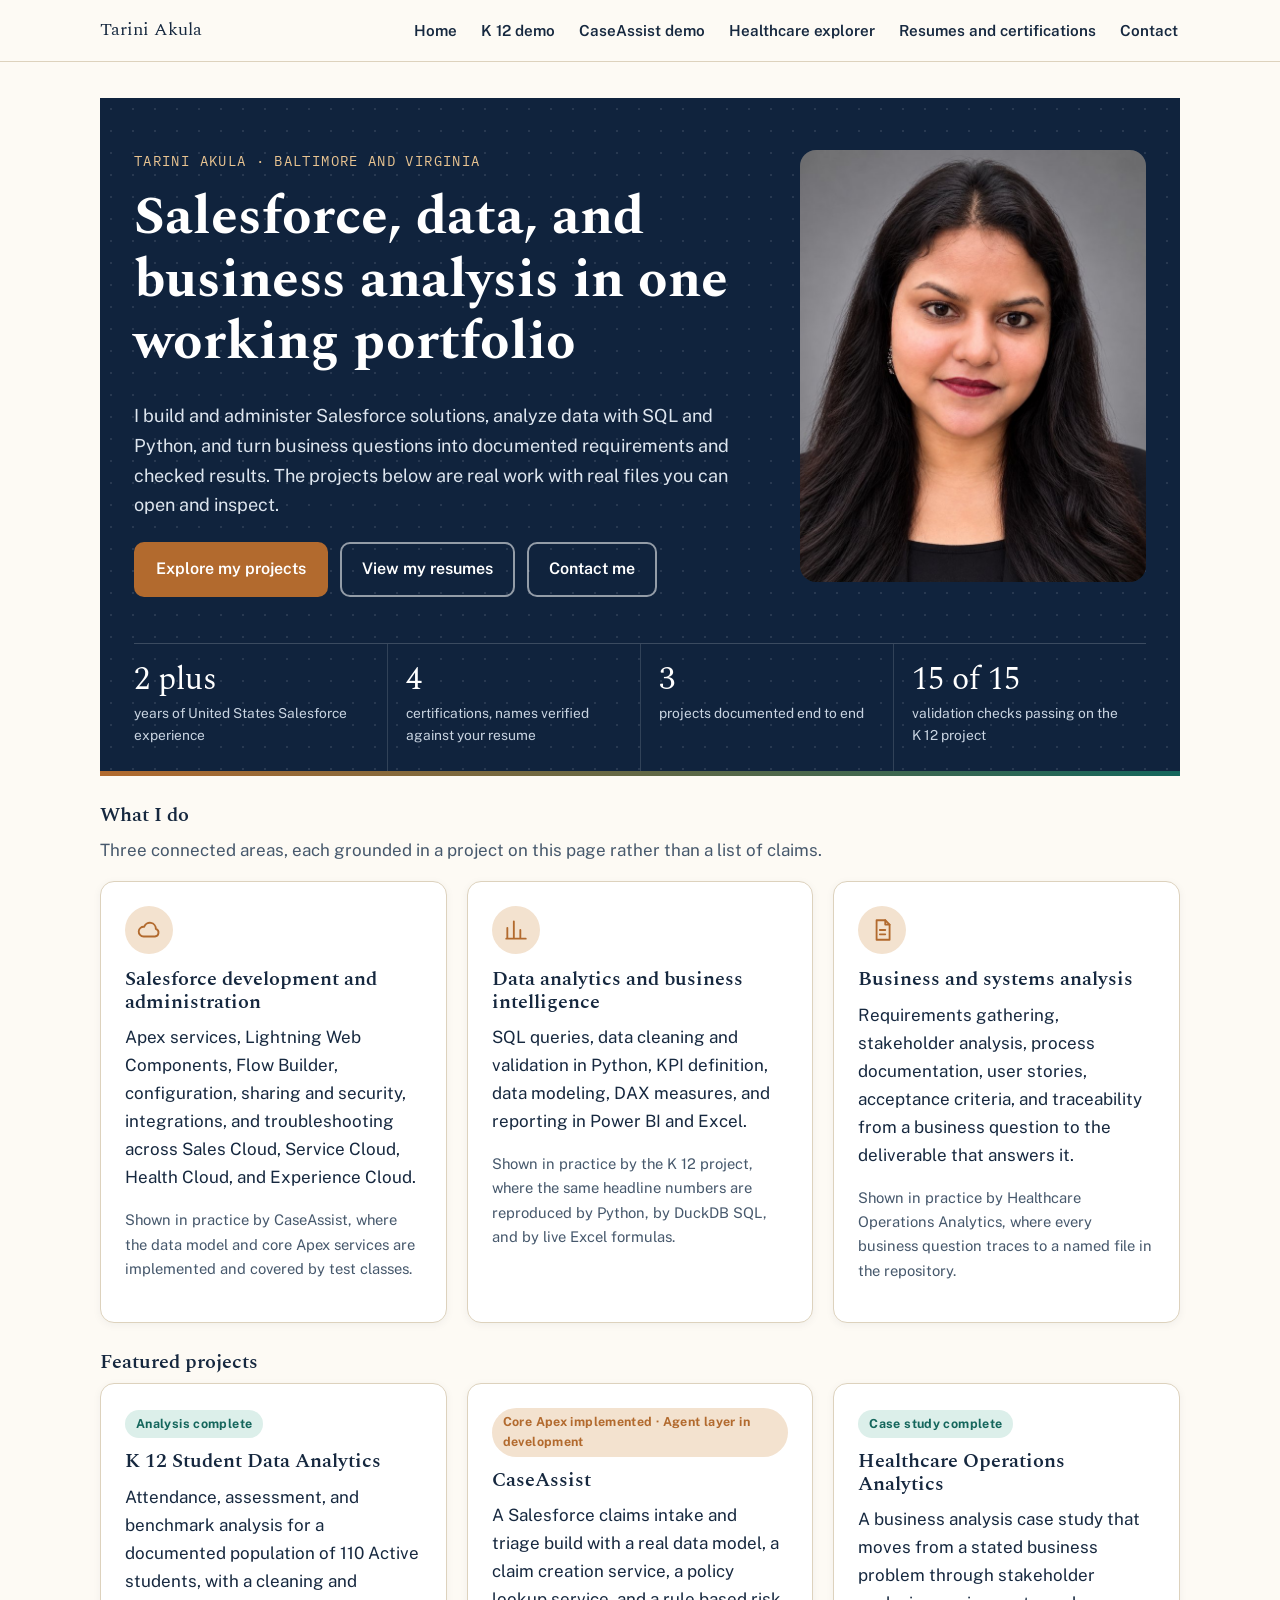
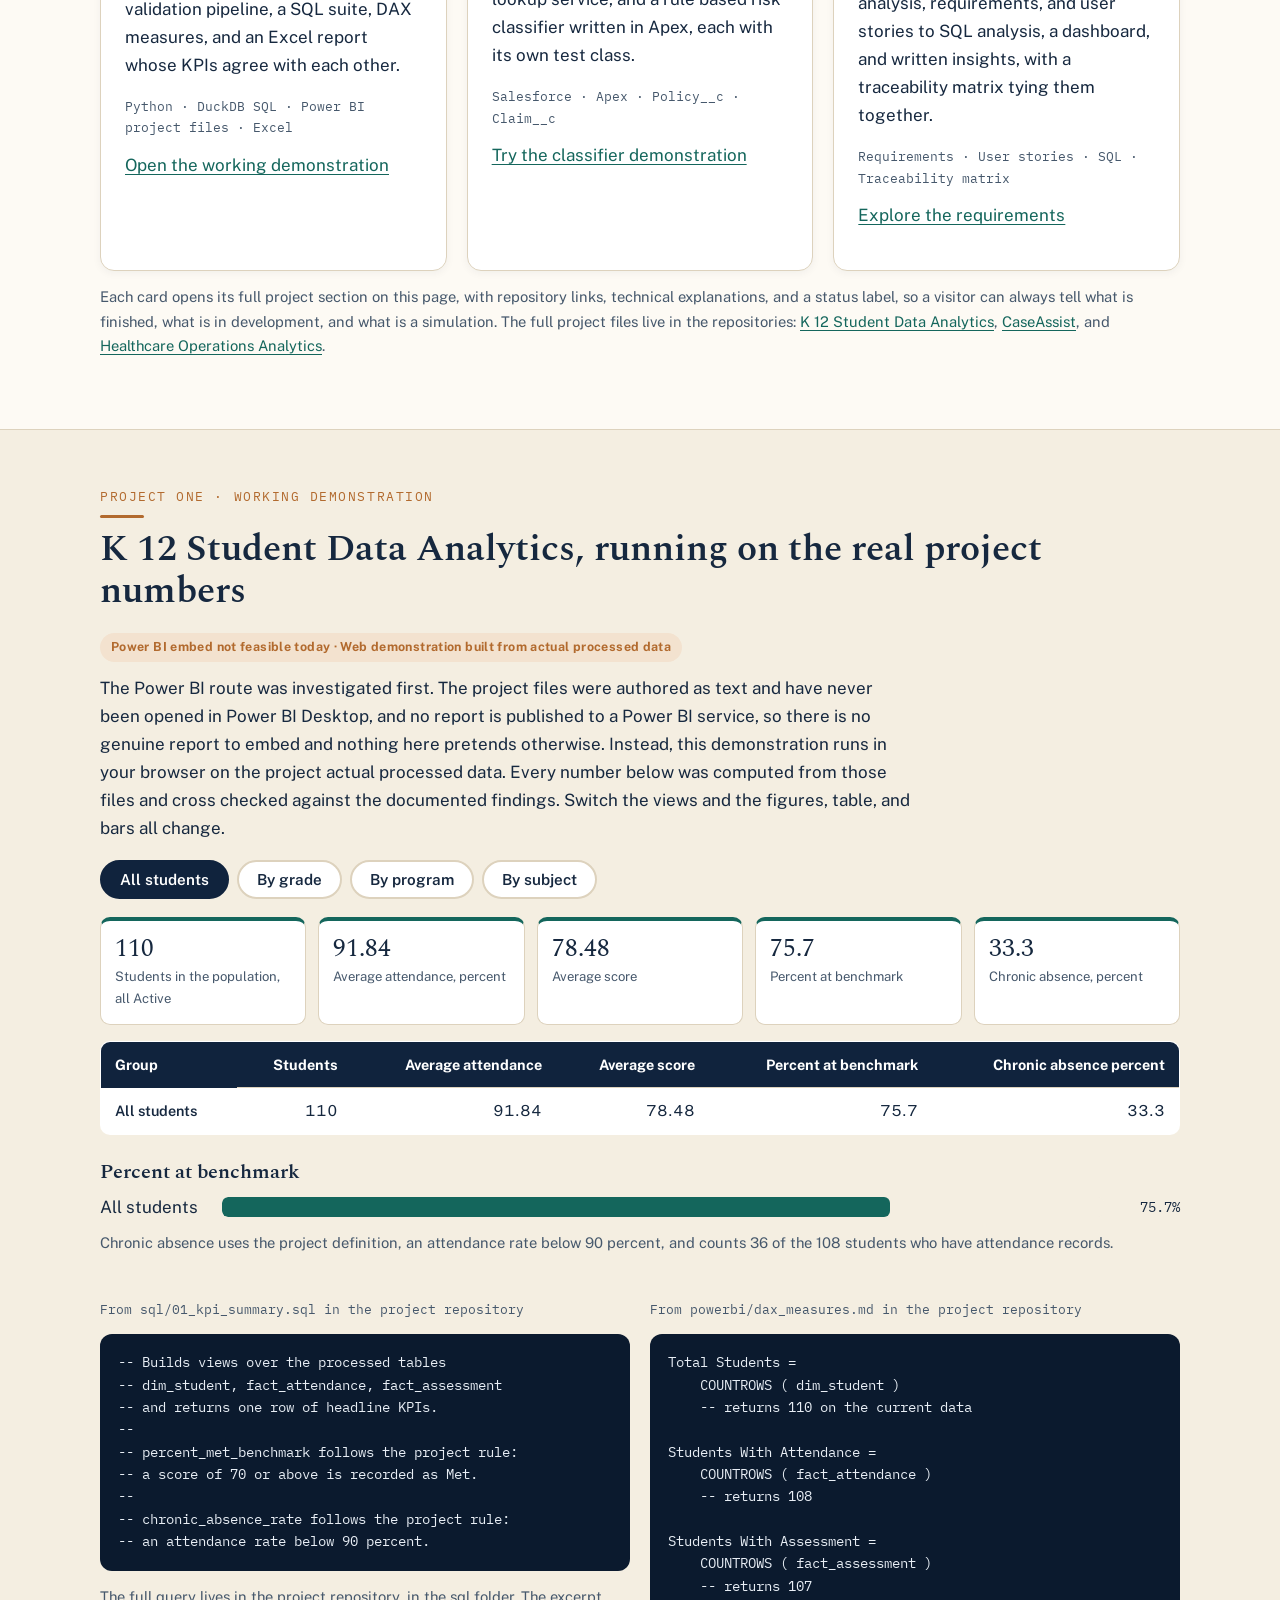
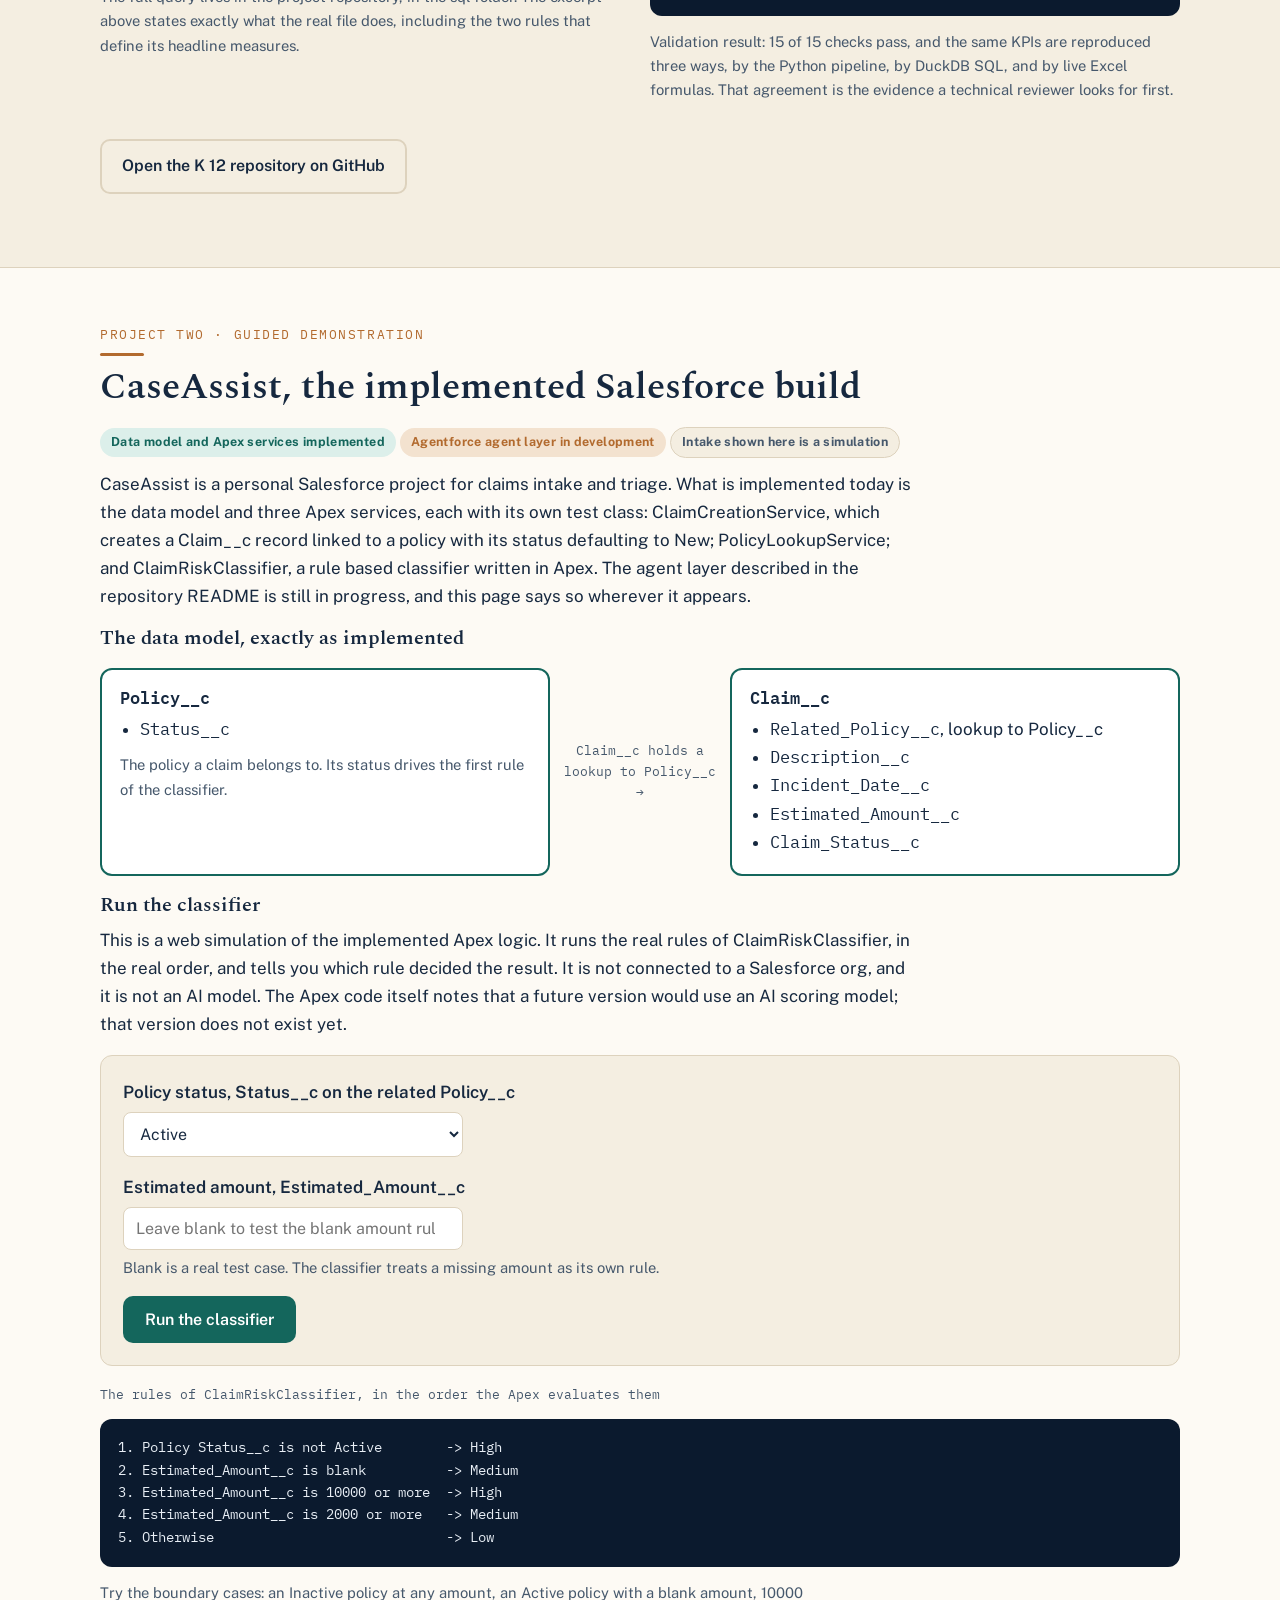
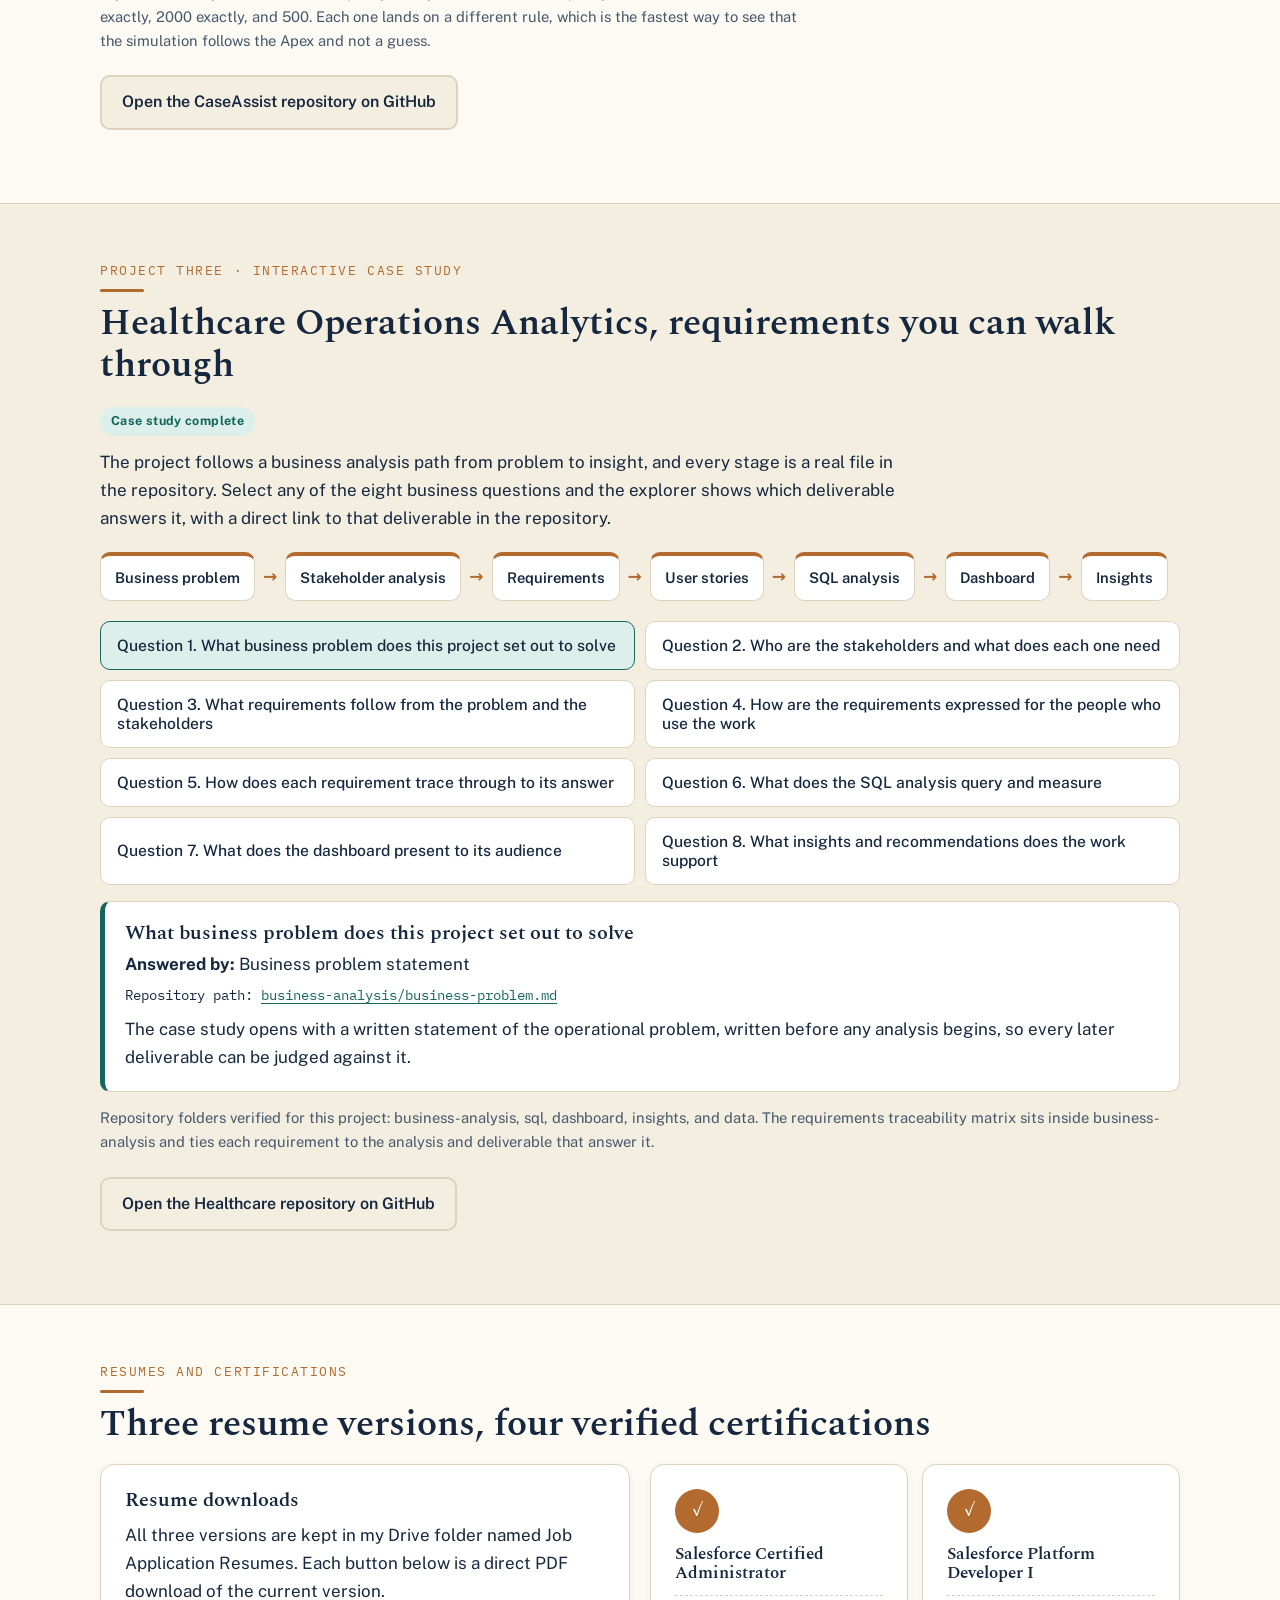
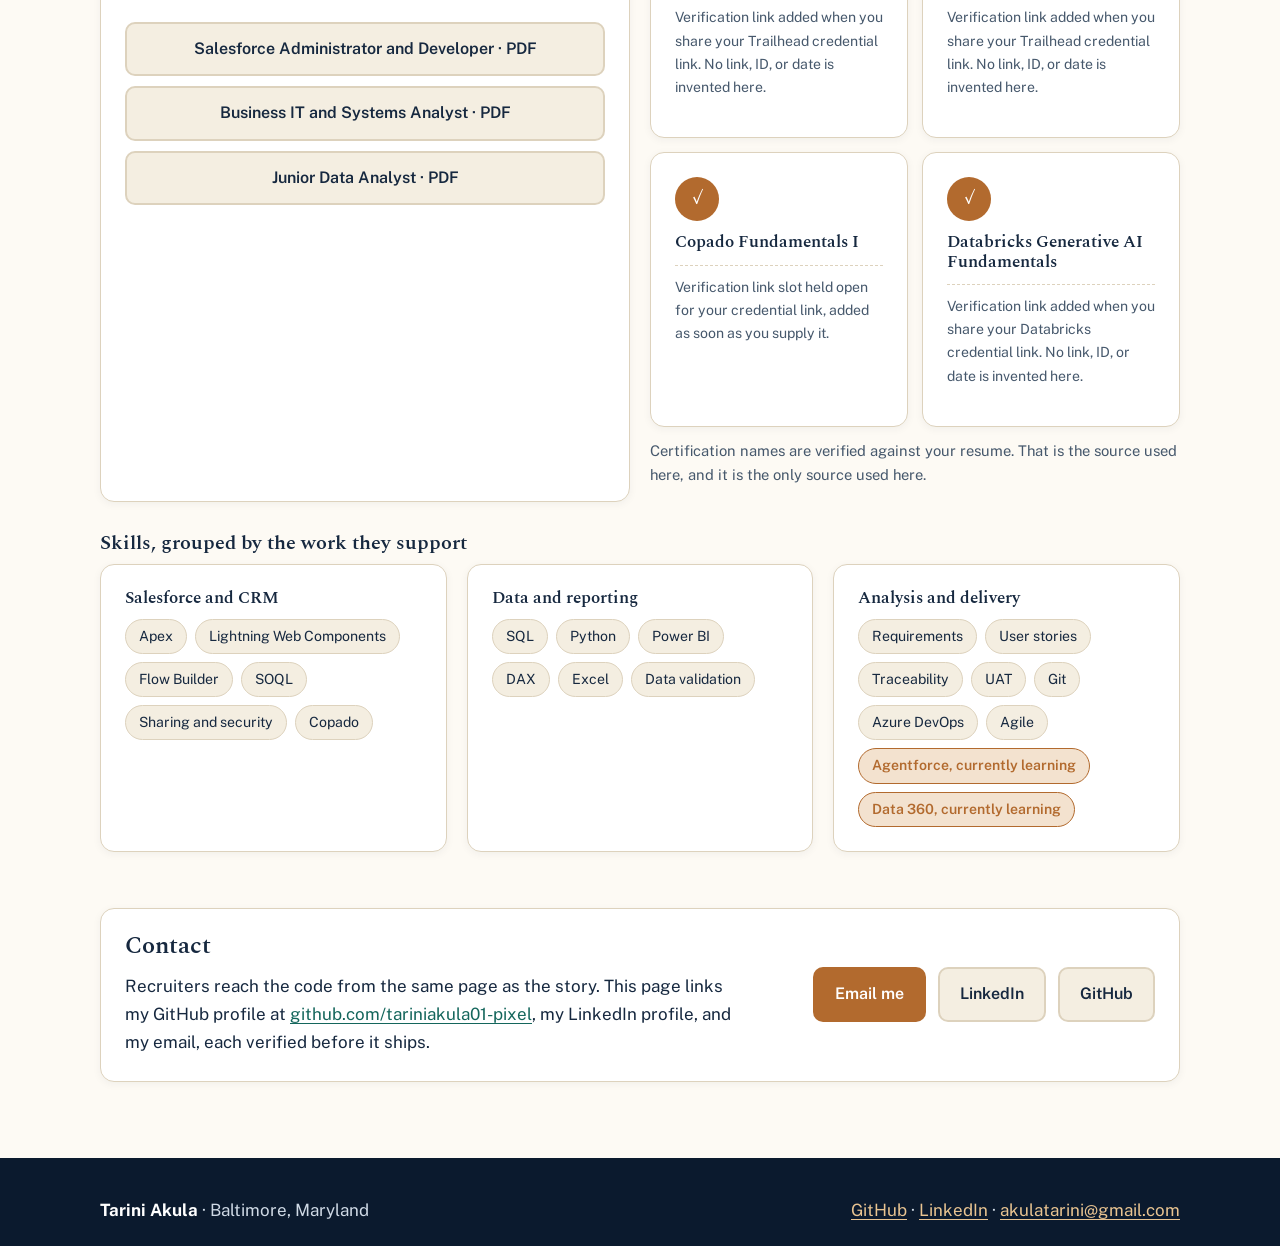
==== commit ed6a00d7: "Rebuild homepage to the approved enhancement design" ====
--- a/index.html
+++ b/index.html
@@ -1,317 +1,648 @@
-<!DOCTYPE html>
+<!doctype html>
 <html lang="en">
-<head>
-<meta charset="utf-8">
-<meta name="viewport" content="width=device-width, initial-scale=1">
-<title>Tarini Akula · Salesforce, Agentforce, Data Analytics, Business Analysis, AI</title>
-<meta name="description" content="Portfolio of Tarini Akula: Salesforce development and administration, Agentforce and Data 360 exploration, data analytics, business and systems analysis, and AI assisted project work.">
-<link rel="preconnect" href="https://fonts.googleapis.com">
-<link href="https://fonts.googleapis.com/css2?family=Spectral:wght@500;600&family=Public+Sans:wght@400;600;700&family=IBM+Plex+Mono:wght@400;500&display=swap" rel="stylesheet">
-<link rel="stylesheet" href="assets/styles.css">
-</head>
-<body>
-
-<header class="site-header">
-  <div class="wrap">
-    <a class="brand" href="index.html">Tarini Akula</a>
-    <nav class="main-nav" aria-label="Main">
-      <a href="#about">About</a>
-      <a href="#what-i-do">What I Do</a>
-      <a href="#projects">Projects</a>
-      <a href="#salesforce-ai">Salesforce and AI</a>
-      <a href="#skills">Skills</a>
-      <a href="#certifications">Certifications</a>
-      <a href="#approach">Approach</a>
-      <a href="#contact">Contact</a>
+  <head>
+    <meta charset="utf-8" />
+    <meta name="viewport" content="width=device-width, initial-scale=1, viewport-fit=cover" />
+    <meta name="color-scheme" content="light dark" />
+    <meta name="description" content="Portfolio of Tarini Akula: Salesforce development and administration, data analytics, and business analysis, with working demonstrations built from real project files." />
+    <link rel="icon" href="data:," />
+    <title>Tarini Akula · Salesforce, Data, and Business Analysis</title>
+    <link rel="preconnect" href="https://fonts.googleapis.com" />
+    <link rel="preconnect" href="https://fonts.gstatic.com" crossorigin />
+    <link href="https://fonts.googleapis.com/css2?family=Spectral:wght@500;600;700&family=Public+Sans:wght@400;500;600;700&family=IBM+Plex+Mono:wght@400;500&display=swap" rel="stylesheet" />
+    <style>
+      :root{
+        --bg:#fdfaf4; --surface:#ffffff; --surface2:#f4eee1; --ink:#16283f; --ink2:#46586c;
+        --navy:#10233d; --navy2:#0b1a2e; --copper:#b26a2e; --copper-soft:#f3e2cf;
+        --teal:#14665c; --teal-soft:#dcefea; --line:#ddd2bd; --gold:#c99a4a;
+        --shadow:0 10px 30px rgba(16,35,61,.10);
+        --radius:14px;
+      }
+      @media (prefers-color-scheme: dark){
+        :root{
+          --bg:#0b1524; --surface:#12233c; --surface2:#16293f; --ink:#f2ecdf; --ink2:#c3cdd9;
+          --navy:#0e2038; --navy2:#081426; --copper:#d08b47; --copper-soft:#3a2a18;
+          --teal:#3fae9d; --teal-soft:#123a35; --line:#2c435f; --gold:#d9ab5e;
+          --shadow:0 10px 30px rgba(0,0,0,.35);
+        }
+      }
+      *{box-sizing:border-box}
+      html{scroll-behavior:smooth}
+      @media (prefers-reduced-motion: reduce){ html{scroll-behavior:auto} *{transition:none !important} }
+      body{margin:0;background:var(--bg);color:var(--ink);font-family:"Public Sans",system-ui,sans-serif;font-size:17px;line-height:1.65}
+      h1,h2,h3{font-family:"Spectral",Georgia,serif;line-height:1.15;margin:0 0 .5em}
+      h1{font-size:clamp(2rem,5vw,3.4rem);font-weight:700}
+      h2{font-size:clamp(1.55rem,3.4vw,2.3rem);font-weight:600}
+      h3{font-size:1.22rem;font-weight:600}
+      p{margin:0 0 1em}
+      a{color:var(--teal);text-underline-offset:3px}
+      a:focus-visible,button:focus-visible,input:focus-visible,select:focus-visible{outline:3px solid var(--copper);outline-offset:2px;border-radius:4px}
+      .mono{font-family:"IBM Plex Mono",ui-monospace,monospace}
+      .wrap{max-width:1120px;margin:0 auto;padding:0 20px}
+      pre.wrapcode code{white-space:pre-wrap;word-break:break-word}
+
+      nav.mainnav{position:sticky;top:0;z-index:20;background:var(--bg);border-bottom:1px solid var(--line)}
+      nav.mainnav .wrap{display:flex;flex-wrap:wrap;gap:6px 20px;align-items:center;padding-top:12px;padding-bottom:12px}
+      nav.mainnav a{color:var(--ink);text-decoration:none;font-weight:600;font-size:.95rem;padding:6px 2px}
+      nav.mainnav a:hover{color:var(--copper)}
+      nav.mainnav .brand{font-family:"Spectral",serif;font-size:1.15rem;margin-right:auto}
+
+      section{padding:56px 0;scroll-margin-top:64px}
+      .eyebrow{font-family:"IBM Plex Mono",monospace;font-size:.8rem;letter-spacing:.12em;text-transform:uppercase;color:var(--copper);margin-bottom:10px}
+      .eyebrow::after{content:"";display:block;width:44px;height:3px;background:var(--copper);margin-top:8px;border-radius:2px}
+      .muted{color:var(--ink2)}
+      .small{font-size:.92rem}
+
+      .hero{background:var(--navy);color:#f4efe3;padding:52px 34px 0;position:relative}
+      .hero::before{content:"";position:absolute;inset:0;background-image:radial-gradient(rgba(255,255,255,.10) 1px,transparent 1px);background-size:22px 22px;pointer-events:none}
+      .heroGrid{position:relative;display:grid;grid-template-columns:1.55fr .85fr;gap:36px;align-items:start}
+      .hero h1{color:#fff}
+      .hero .lede{font-size:1.13rem;color:#dde5ee;max-width:34em}
+      .ctaRow{display:flex;flex-wrap:wrap;gap:12px;margin:22px 0 8px}
+      .btn{display:inline-block;border-radius:10px;padding:12px 20px;font-weight:600;text-decoration:none;border:2px solid transparent;cursor:pointer;font-size:1rem;font-family:inherit}
+      .btnCopper{background:var(--copper);color:#fff}
+      .btnCopper:hover{background:#97571f}
+      .btnGhost{background:transparent;color:#fff;border-color:rgba(255,255,255,.55)}
+      .btnGhost:hover{border-color:#fff}
+      .btnTeal{background:var(--teal);color:#fff}
+      .btnTeal:hover{filter:brightness(1.1)}
+      .btnSoft{background:var(--surface2);color:var(--ink);border-color:var(--line)}
+      .photoArea{aspect-ratio:4/5;border-radius:16px;overflow:hidden;background:rgba(255,255,255,.06)}
+      .photoArea img{width:100%;height:100%;object-fit:cover;object-position:center 18%;display:block}
+      .statBand{position:relative;margin-top:38px;border-top:1px solid rgba(255,255,255,.18);display:grid;grid-template-columns:repeat(4,1fr);gap:0}
+      .statBand .stat{padding:20px 18px 24px;border-left:1px solid rgba(255,255,255,.14)}
+      .statBand .stat:first-child{border-left:none;padding-left:0}
+      .statNum{font-family:"Spectral",serif;font-size:2rem;color:#fff;line-height:1}
+      .statLbl{font-size:.86rem;color:#c9d4e1;margin-top:6px}
+      .heroRule{height:5px;background:linear-gradient(90deg,var(--copper),var(--teal))}
+
+      .grid3{display:grid;grid-template-columns:repeat(3,1fr);gap:20px}
+      .grid2{display:grid;grid-template-columns:repeat(2,1fr);gap:20px}
+      .card{background:var(--surface);border:1px solid var(--line);border-radius:var(--radius);padding:24px;box-shadow:0 2px 8px rgba(16,35,61,.05);transition:transform .18s ease,box-shadow .18s ease}
+      .card:hover{transform:translateY(-3px);box-shadow:var(--shadow)}
+      .iconDisc{width:48px;height:48px;border-radius:50%;background:var(--copper-soft);display:flex;align-items:center;justify-content:center;margin-bottom:14px}
+      .iconDisc svg{width:26px;height:26px;stroke:var(--copper);fill:none;stroke-width:1.7;stroke-linecap:round;stroke-linejoin:round}
+      .status{display:inline-block;font-size:.78rem;font-weight:700;letter-spacing:.03em;padding:4px 11px;border-radius:999px;margin-bottom:12px}
+      .statusDone{background:var(--teal-soft);color:var(--teal)}
+      .statusDev{background:var(--copper-soft);color:var(--copper)}
+      .statusSim{background:var(--surface2);color:var(--ink2);border:1px solid var(--line)}
+      .techline{font-family:"IBM Plex Mono",monospace;font-size:.8rem;color:var(--ink2);margin-top:10px}
+
+      .tabs{display:flex;flex-wrap:wrap;gap:8px;margin:18px 0}
+      .tabbtn{border:2px solid var(--line);background:var(--surface);color:var(--ink);border-radius:999px;padding:9px 18px;font-weight:600;cursor:pointer;font-family:inherit;font-size:.95rem}
+      .tabbtn[aria-pressed="true"]{background:var(--navy);color:#fff;border-color:var(--navy)}
+      .kpiRow{display:grid;grid-template-columns:repeat(5,1fr);gap:12px;margin:16px 0}
+      .kpi{background:var(--surface);border:1px solid var(--line);border-top:4px solid var(--teal);border-radius:10px;padding:14px}
+      .kpi .n{font-family:"Spectral",serif;font-size:1.55rem;line-height:1.1}
+      .kpi .l{font-size:.82rem;color:var(--ink2);margin-top:4px}
+      table{width:100%;border-collapse:collapse;background:var(--surface);border:1px solid var(--line);border-radius:10px;overflow:hidden}
+      th{background:var(--navy);color:#fff;text-align:left;padding:11px 14px;font-size:.9rem}
+      td{padding:10px 14px;border-top:1px solid var(--line);font-size:.95rem}
+      td.num,th.num{text-align:right;font-variant-numeric:tabular-nums}
+      .barRow{display:grid;grid-template-columns:110px 1fr 64px;gap:12px;align-items:center;margin:10px 0}
+      .barTrack{background:var(--surface2);border-radius:6px;height:20px;overflow:hidden}
+      .barFill{height:100%;background:var(--teal);border-radius:6px}
+      .barVal{font-family:"IBM Plex Mono",monospace;font-size:.9rem;text-align:right}
+      pre{background:var(--navy2);color:#e8eef5;border-radius:12px;padding:18px;overflow-x:auto;font-size:.86rem;line-height:1.55}
+      pre code{font-family:"IBM Plex Mono",monospace;white-space:pre}
+      .codeLbl{font-family:"IBM Plex Mono",monospace;font-size:.8rem;color:var(--ink2);margin:18px 0 8px}
+
+      .modelGrid{display:grid;grid-template-columns:1fr auto 1fr;gap:14px;align-items:stretch;margin:18px 0}
+      .objBox{background:var(--surface);border:2px solid var(--teal);border-radius:12px;padding:18px}
+      .objBox h3{font-family:"IBM Plex Mono",monospace;font-size:1.05rem}
+      .objBox ul{margin:8px 0 0;padding-left:20px}
+      .linkArrow{display:flex;align-items:center;justify-content:center;font-family:"IBM Plex Mono",monospace;font-size:.8rem;color:var(--ink2);text-align:center}
+      .simBox{background:var(--surface2);border:1px solid var(--line);border-radius:12px;padding:22px}
+      .field{margin-bottom:16px}
+      .field label{display:block;font-weight:600;margin-bottom:6px}
+      .field select,.field input{width:100%;max-width:340px;padding:11px 12px;border:1px solid var(--line);border-radius:8px;background:var(--surface);color:var(--ink);font-size:1rem;font-family:inherit}
+      .resultBox{margin-top:16px;border-radius:10px;padding:16px 18px;display:none}
+      .resultBox.show{display:block}
+      .riskHigh{background:#f9e3e0;color:#7c2118}
+      .riskMedium{background:#f7ecd2;color:#6d5210}
+      .riskLow{background:var(--teal-soft);color:var(--teal)}
+      @media (prefers-color-scheme: dark){
+        .riskHigh{background:#472019;color:#f3b8ae}.riskMedium{background:#453713;color:#ecd28e}.riskLow{background:#123a35;color:#7fd4c5}
+      }
+      .riskWord{font-family:"Spectral",serif;font-size:1.5rem}
+
+      .flowRow{display:flex;flex-wrap:wrap;gap:8px;align-items:center;margin:20px 0}
+      .flowStep{background:var(--surface);border:1px solid var(--line);border-top:4px solid var(--copper);border-radius:10px;padding:10px 14px;font-weight:600;font-size:.92rem}
+      .flowArrow{color:var(--copper);font-weight:700}
+      .qList{display:grid;grid-template-columns:repeat(2,1fr);gap:10px;margin:16px 0}
+      .qBtn{text-align:left;background:var(--surface);border:1px solid var(--line);border-radius:10px;padding:14px 16px;cursor:pointer;font-family:inherit;font-size:.98rem;color:var(--ink);font-weight:500}
+      .qBtn[aria-pressed="true"]{border-color:var(--teal);background:var(--teal-soft)}
+      .qDetail{background:var(--surface);border:1px solid var(--line);border-left:5px solid var(--teal);border-radius:10px;padding:20px}
+
+      .pillRow{display:flex;flex-wrap:wrap;gap:8px;margin-top:10px}
+      .pill{background:var(--surface2);border:1px solid var(--line);border-radius:999px;padding:5px 13px;font-size:.88rem}
+      .pillLearn{background:var(--copper-soft);border-color:var(--copper);color:var(--copper);font-weight:600}
+      .certCard .seal{width:44px;height:44px;border-radius:50%;background:var(--copper);color:#fff;display:flex;align-items:center;justify-content:center;font-family:"Spectral",serif;font-size:1.2rem;margin-bottom:12px}
+      .slotNote{font-size:.88rem;color:var(--ink2);border-top:1px dashed var(--line);padding-top:10px;margin-top:12px}
+      .resumeBtn{display:block;text-align:center;width:100%}
+
+      footer{background:var(--navy2);color:#cfd9e5;padding:38px 0;margin-top:20px}
+      footer a{color:#e9c491}
+      footer .wrap{display:flex;flex-wrap:wrap;gap:10px 26px;align-items:center;justify-content:space-between}
+
+      @media (max-width:860px){
+        .heroGrid{grid-template-columns:1fr}
+        .grid3,.grid2,.qList{grid-template-columns:1fr}
+        .kpiRow{grid-template-columns:repeat(2,1fr)}
+        .statBand{grid-template-columns:repeat(2,1fr)}
+        .statBand .stat{border-left:none;padding-left:0}
+        .modelGrid{grid-template-columns:1fr}
+        .linkArrow{padding:4px 0}
+        .hero{padding:36px 20px 0}
+        section{padding:40px 0}
+        .barRow{grid-template-columns:86px 1fr 56px}
+      }
+    </style>
+  </head>
+  <body>
+    <nav class="mainnav" aria-label="Sections">
+      <div class="wrap">
+        <span class="brand">Tarini Akula</span>
+        <a href="#home">Home</a>
+        <a href="#k12">K 12 demo</a>
+        <a href="#caseassist">CaseAssist demo</a>
+        <a href="#healthcare">Healthcare explorer</a>
+        <a href="#resumes">Resumes and certifications</a>
+        <a href="#contact">Contact</a>
+      </div>
     </nav>
-  </div>
-</header>
-
-<main>
-
-<!-- Hero -->
-<div class="hero">
-  <div class="wrap hero-grid">
-    <div>
-      <p class="mono eyebrow">Salesforce · Agentforce · Data 360 · AI · Data Analytics · Business Analysis</p>
-      <h1>Salesforce developer and analyst who turns business problems into working solutions</h1>
-      <p class="lede">My work sits where systems, data, and business processes meet. I build and administer Salesforce solutions, analyze data with SQL and Power BI, and document requirements so that technical work answers a real business question. My current projects apply the same discipline to education data, healthcare operations, and AI assisted case triage, and my current learning focus is AI inside Salesforce, including Agentforce and Data 360.</p>
-      <div class="hero-ctas">
-        <a class="btn primary" href="#projects">Explore My Projects</a>
-        <a class="btn ghost" href="#contact">View My Resume</a>
-        <a class="btn ghost" href="#contact">Contact Me</a>
+
+    <main id="main">
+      <section id="home" aria-label="Introduction" style="padding-top:36px">
+        <div class="wrap">
+          <div class="hero">
+            <div class="heroGrid">
+              <div>
+                <p class="mono" style="color:#e9c491;font-size:.85rem;letter-spacing:.1em">TARINI AKULA · BALTIMORE AND VIRGINIA</p>
+                <h1>Salesforce, data, and business analysis in one working portfolio</h1>
+                <p class="lede">I build and administer Salesforce solutions, analyze data with SQL and Python, and turn business questions into documented requirements and checked results. The projects below are real work with real files you can open and inspect.</p>
+                <div class="ctaRow">
+                  <a class="btn btnCopper" href="#projects">Explore my projects</a>
+                  <a class="btn btnGhost" href="#resumes">View my resumes</a>
+                  <a class="btn btnGhost" href="#contact">Contact me</a>
+                </div>
+              </div>
+              <div>
+                <div class="photoArea">
+                  <img src="assets/tarini-akula.jpg" alt="Professional headshot of Tarini Akula" width="880" height="880" />
+                </div>
+              </div>
+            </div>
+            <div class="statBand" aria-label="Verified numbers">
+              <div class="stat"><div class="statNum">2 plus</div><div class="statLbl">years of United States Salesforce experience</div></div>
+              <div class="stat"><div class="statNum">4</div><div class="statLbl">certifications, names verified against your resume</div></div>
+              <div class="stat"><div class="statNum">3</div><div class="statLbl">projects documented end to end</div></div>
+              <div class="stat"><div class="statNum">15 of 15</div><div class="statLbl">validation checks passing on the K 12 project</div></div>
+            </div>
+          </div>
+          <div class="heroRule" aria-hidden="true"></div>
+
+          <div style="height:28px"></div>
+          <h3>What I do</h3>
+          <p class="muted" style="max-width:46em">Three connected areas, each grounded in a project on this page rather than a list of claims.</p>
+          <div class="grid3">
+            <article class="card">
+              <div class="iconDisc" aria-hidden="true"><svg viewBox="0 0 24 24"><path d="M7 18a4.5 4.5 0 1 1 .6-8.96A5.5 5.5 0 0 1 18.3 11 3.6 3.6 0 0 1 17.5 18H7z"/></svg></div>
+              <h3>Salesforce development and administration</h3>
+              <p>Apex services, Lightning Web Components, Flow Builder, configuration, sharing and security, integrations, and troubleshooting across Sales Cloud, Service Cloud, Health Cloud, and Experience Cloud.</p>
+              <p class="small muted">Shown in practice by CaseAssist, where the data model and core Apex services are implemented and covered by test classes.</p>
+            </article>
+            <article class="card">
+              <div class="iconDisc" aria-hidden="true"><svg viewBox="0 0 24 24"><path d="M4 20V10M10 20V4M16 20v-8M21 20H3"/></svg></div>
+              <h3>Data analytics and business intelligence</h3>
+              <p>SQL queries, data cleaning and validation in Python, KPI definition, data modeling, DAX measures, and reporting in Power BI and Excel.</p>
+              <p class="small muted">Shown in practice by the K 12 project, where the same headline numbers are reproduced by Python, by DuckDB SQL, and by live Excel formulas.</p>
+            </article>
+            <article class="card">
+              <div class="iconDisc" aria-hidden="true"><svg viewBox="0 0 24 24"><path d="M7 3h8l4 4v14H7z"/><path d="M15 3v4h4M10 12h5M10 16h5"/></svg></div>
+              <h3>Business and systems analysis</h3>
+              <p>Requirements gathering, stakeholder analysis, process documentation, user stories, acceptance criteria, and traceability from a business question to the deliverable that answers it.</p>
+              <p class="small muted">Shown in practice by Healthcare Operations Analytics, where every business question traces to a named file in the repository.</p>
+            </article>
+          </div>
+
+          <div style="height:28px"></div>
+          <h3 id="projects">Featured projects</h3>
+          <div class="grid3">
+            <article class="card">
+              <span class="status statusDone">Analysis complete</span>
+              <h3>K 12 Student Data Analytics</h3>
+              <p>Attendance, assessment, and benchmark analysis for a documented population of 110 Active students, with a cleaning and validation pipeline, a SQL suite, DAX measures, and an Excel report whose KPIs agree with each other.</p>
+              <p class="techline">Python · DuckDB SQL · Power BI project files · Excel</p>
+              <p style="margin-top:12px"><a href="#k12">Open the working demonstration</a></p>
+            </article>
+            <article class="card">
+              <span class="status statusDev">Core Apex implemented · Agent layer in development</span>
+              <h3>CaseAssist</h3>
+              <p>A Salesforce claims intake and triage build with a real data model, a claim creation service, a policy lookup service, and a rule based risk classifier written in Apex, each with its own test class.</p>
+              <p class="techline">Salesforce · Apex · Policy__c · Claim__c</p>
+              <p style="margin-top:12px"><a href="#caseassist">Try the classifier demonstration</a></p>
+            </article>
+            <article class="card">
+              <span class="status statusDone">Case study complete</span>
+              <h3>Healthcare Operations Analytics</h3>
+              <p>A business analysis case study that moves from a stated business problem through stakeholder analysis, requirements, and user stories to SQL analysis, a dashboard, and written insights, with a traceability matrix tying them together.</p>
+              <p class="techline">Requirements · User stories · SQL · Traceability matrix</p>
+              <p style="margin-top:12px"><a href="#healthcare">Explore the requirements</a></p>
+            </article>
+          </div>
+          <p class="small muted" style="margin-top:14px">Each card opens its full project section on this page, with repository links, technical explanations, and a status label, so a visitor can always tell what is finished, what is in development, and what is a simulation. The full project files live in the repositories: <a href="https://github.com/tariniakula01-pixel/k12-student-data-analytics">K 12 Student Data Analytics</a>, <a href="https://github.com/tariniakula01-pixel/caseassist-salesforce-ai">CaseAssist</a>, and <a href="https://github.com/tariniakula01-pixel/healthcare-operations-analytics">Healthcare Operations Analytics</a>.</p>
+        </div>
+      </section>
+
+      <section id="k12" aria-labelledby="k12-h" style="background:var(--surface2);border-top:1px solid var(--line);border-bottom:1px solid var(--line)">
+        <div class="wrap">
+          <p class="eyebrow">Project one · Working demonstration</p>
+          <h2 id="k12-h">K 12 Student Data Analytics, running on the real project numbers</h2>
+          <span class="status statusDev">Power BI embed not feasible today · Web demonstration built from actual processed data</span>
+          <p style="max-width:48em">The Power BI route was investigated first. The project files were authored as text and have never been opened in Power BI Desktop, and no report is published to a Power BI service, so there is no genuine report to embed and nothing here pretends otherwise. Instead, this demonstration runs in your browser on the project actual processed data. Every number below was computed from those files and cross checked against the documented findings. Switch the views and the figures, table, and bars all change.</p>
+
+          <div class="tabs" role="group" aria-label="K 12 data views">
+            <button type="button" class="tabbtn" data-view="all" aria-pressed="true">All students</button>
+            <button type="button" class="tabbtn" data-view="grade" aria-pressed="false">By grade</button>
+            <button type="button" class="tabbtn" data-view="program" aria-pressed="false">By program</button>
+            <button type="button" class="tabbtn" data-view="subject" aria-pressed="false">By subject</button>
+          </div>
+
+          <div class="kpiRow" id="kpiRow" aria-live="polite"></div>
+          <div id="k12TableWrap"></div>
+          <h3 style="margin-top:26px">Percent at benchmark</h3>
+          <div id="k12Bars" aria-live="polite"></div>
+          <p class="small muted" id="k12Note" style="margin-top:10px"></p>
+
+          <div class="grid2" style="margin-top:26px">
+            <div>
+              <p class="codeLbl">From sql/01_kpi_summary.sql in the project repository</p>
+              <pre><code>-- Builds views over the processed tables
+-- dim_student, fact_attendance, fact_assessment
+-- and returns one row of headline KPIs.
+--
+-- percent_met_benchmark follows the project rule:
+-- a score of 70 or above is recorded as Met.
+--
+-- chronic_absence_rate follows the project rule:
+-- an attendance rate below 90 percent.</code></pre>
+              <p class="small muted">The full query lives in the project repository, in the sql folder. The excerpt above states exactly what the real file does, including the two rules that define its headline measures.</p>
+            </div>
+            <div>
+              <p class="codeLbl">From powerbi/dax_measures.md in the project repository</p>
+              <pre><code>Total Students =
+    COUNTROWS ( dim_student )
+    -- returns 110 on the current data
+
+Students With Attendance =
+    COUNTROWS ( fact_attendance )
+    -- returns 108
+
+Students With Assessment =
+    COUNTROWS ( fact_assessment )
+    -- returns 107</code></pre>
+              <p class="small muted">Validation result: 15 of 15 checks pass, and the same KPIs are reproduced three ways, by the Python pipeline, by DuckDB SQL, and by live Excel formulas. That agreement is the evidence a technical reviewer looks for first.</p>
+            </div>
+          </div>
+          <p style="margin-top:22px"><a class="btn btnSoft" href="https://github.com/tariniakula01-pixel/k12-student-data-analytics">Open the K 12 repository on GitHub</a></p>
+        </div>
+      </section>
+
+      <section id="caseassist" aria-labelledby="ca-h">
+        <div class="wrap">
+          <p class="eyebrow">Project two · Guided demonstration</p>
+          <h2 id="ca-h">CaseAssist, the implemented Salesforce build</h2>
+          <span class="status statusDone">Data model and Apex services implemented</span>
+          <span class="status statusDev">Agentforce agent layer in development</span>
+          <span class="status statusSim">Intake shown here is a simulation</span>
+          <p style="max-width:48em">CaseAssist is a personal Salesforce project for claims intake and triage. What is implemented today is the data model and three Apex services, each with its own test class: ClaimCreationService, which creates a Claim__c record linked to a policy with its status defaulting to New; PolicyLookupService; and ClaimRiskClassifier, a rule based classifier written in Apex. The agent layer described in the repository README is still in progress, and this page says so wherever it appears.</p>
+
+          <h3>The data model, exactly as implemented</h3>
+          <div class="modelGrid">
+            <div class="objBox">
+              <h3>Policy__c</h3>
+              <ul>
+                <li><span class="mono">Status__c</span></li>
+              </ul>
+              <p class="small muted" style="margin-top:10px">The policy a claim belongs to. Its status drives the first rule of the classifier.</p>
+            </div>
+            <div class="linkArrow" aria-hidden="true">Claim__c holds a<br />lookup to Policy__c<br />→</div>
+            <div class="objBox">
+              <h3>Claim__c</h3>
+              <ul>
+                <li><span class="mono">Related_Policy__c</span>, lookup to Policy__c</li>
+                <li><span class="mono">Description__c</span></li>
+                <li><span class="mono">Incident_Date__c</span></li>
+                <li><span class="mono">Estimated_Amount__c</span></li>
+                <li><span class="mono">Claim_Status__c</span></li>
+              </ul>
+            </div>
+          </div>
+
+          <h3>Run the classifier</h3>
+          <p style="max-width:48em">This is a web simulation of the implemented Apex logic. It runs the real rules of ClaimRiskClassifier, in the real order, and tells you which rule decided the result. It is not connected to a Salesforce org, and it is not an AI model. The Apex code itself notes that a future version would use an AI scoring model; that version does not exist yet.</p>
+          <div class="simBox">
+            <form id="classifierForm">
+              <div class="field">
+                <label for="policyStatus">Policy status, Status__c on the related Policy__c</label>
+                <select id="policyStatus" name="policyStatus">
+                  <option value="Active" selected>Active</option>
+                  <option value="Inactive">Inactive</option>
+                </select>
+              </div>
+              <div class="field">
+                <label for="estAmount">Estimated amount, Estimated_Amount__c</label>
+                <input id="estAmount" name="estAmount" type="number" min="0" step="any" placeholder="Leave blank to test the blank amount rule" />
+                <p class="small muted" style="margin-top:6px">Blank is a real test case. The classifier treats a missing amount as its own rule.</p>
+              </div>
+              <button type="submit" class="btn btnTeal">Run the classifier</button>
+            </form>
+            <div class="resultBox" id="classResult" role="status" aria-live="polite"></div>
+          </div>
+
+          <p class="codeLbl">The rules of ClaimRiskClassifier, in the order the Apex evaluates them</p>
+          <pre class="wrapcode"><code>1. Policy Status__c is not Active        -> High
+2. Estimated_Amount__c is blank          -> Medium
+3. Estimated_Amount__c is 10000 or more  -> High
+4. Estimated_Amount__c is 2000 or more   -> Medium
+5. Otherwise                             -> Low</code></pre>
+          <p class="small muted" style="max-width:48em">Try the boundary cases: an Inactive policy at any amount, an Active policy with a blank amount, 10000 exactly, 2000 exactly, and 500. Each one lands on a different rule, which is the fastest way to see that the simulation follows the Apex and not a guess.</p>
+          <p style="margin-top:22px"><a class="btn btnSoft" href="https://github.com/tariniakula01-pixel/caseassist-salesforce-ai">Open the CaseAssist repository on GitHub</a></p>
+        </div>
+      </section>
+
+      <section id="healthcare" aria-labelledby="hc-h" style="background:var(--surface2);border-top:1px solid var(--line);border-bottom:1px solid var(--line)">
+        <div class="wrap">
+          <p class="eyebrow">Project three · Interactive case study</p>
+          <h2 id="hc-h">Healthcare Operations Analytics, requirements you can walk through</h2>
+          <span class="status statusDone">Case study complete</span>
+          <p style="max-width:48em">The project follows a business analysis path from problem to insight, and every stage is a real file in the repository. Select any of the eight business questions and the explorer shows which deliverable answers it, with a direct link to that deliverable in the repository.</p>
+
+          <div class="flowRow" aria-label="Project process flow">
+            <span class="flowStep">Business problem</span><span class="flowArrow" aria-hidden="true">→</span>
+            <span class="flowStep">Stakeholder analysis</span><span class="flowArrow" aria-hidden="true">→</span>
+            <span class="flowStep">Requirements</span><span class="flowArrow" aria-hidden="true">→</span>
+            <span class="flowStep">User stories</span><span class="flowArrow" aria-hidden="true">→</span>
+            <span class="flowStep">SQL analysis</span><span class="flowArrow" aria-hidden="true">→</span>
+            <span class="flowStep">Dashboard</span><span class="flowArrow" aria-hidden="true">→</span>
+            <span class="flowStep">Insights</span>
+          </div>
+
+          <div class="qList" id="qList" role="group" aria-label="Eight business questions"></div>
+          <div class="qDetail" id="qDetail" aria-live="polite"></div>
+          <p class="small muted" style="margin-top:14px">Repository folders verified for this project: business-analysis, sql, dashboard, insights, and data. The requirements traceability matrix sits inside business-analysis and ties each requirement to the analysis and deliverable that answer it.</p>
+          <p style="margin-top:22px"><a class="btn btnSoft" href="https://github.com/tariniakula01-pixel/healthcare-operations-analytics">Open the Healthcare repository on GitHub</a></p>
+        </div>
+      </section>
+
+      <section id="resumes" aria-labelledby="res-h">
+        <div class="wrap">
+          <p class="eyebrow">Resumes and certifications</p>
+          <h2 id="res-h">Three resume versions, four verified certifications</h2>
+          <div class="grid2">
+            <div class="card">
+              <h3>Resume downloads</h3>
+              <p>All three versions are kept in my Drive folder named Job Application Resumes. Each button below is a direct PDF download of the current version.</p>
+              <div class="pillRow" style="flex-direction:column;align-items:stretch;gap:10px">
+                <a class="btn btnSoft resumeBtn" href="assets/resumes/Tarini_Akula_Salesforce_Resume.pdf">Salesforce Administrator and Developer · PDF</a>
+                <a class="btn btnSoft resumeBtn" href="assets/resumes/Tarini_Akula_Business_Analyst_Resume.pdf">Business IT and Systems Analyst · PDF</a>
+                <a class="btn btnSoft resumeBtn" href="assets/resumes/Tarini_Akula_Data_Analyst_Resume.pdf">Junior Data Analyst · PDF</a>
+              </div>
+            </div>
+            <div>
+              <div class="grid2" style="gap:14px">
+                <article class="card certCard">
+                  <div class="seal" aria-hidden="true">✓</div>
+                  <h3 style="font-size:1.05rem">Salesforce Certified Administrator</h3>
+                  <p class="slotNote">Verification link added when you share your Trailhead credential link. No link, ID, or date is invented here.</p>
+                </article>
+                <article class="card certCard">
+                  <div class="seal" aria-hidden="true">✓</div>
+                  <h3 style="font-size:1.05rem">Salesforce Platform Developer I</h3>
+                  <p class="slotNote">Verification link added when you share your Trailhead credential link. No link, ID, or date is invented here.</p>
+                </article>
+                <article class="card certCard">
+                  <div class="seal" aria-hidden="true">✓</div>
+                  <h3 style="font-size:1.05rem">Copado Fundamentals I</h3>
+                  <p class="slotNote">Verification link slot held open for your credential link, added as soon as you supply it.</p>
+                </article>
+                <article class="card certCard">
+                  <div class="seal" aria-hidden="true">✓</div>
+                  <h3 style="font-size:1.05rem">Databricks Generative AI Fundamentals</h3>
+                  <p class="slotNote">Verification link added when you share your Databricks credential link. No link, ID, or date is invented here.</p>
+                </article>
+              </div>
+              <p class="small muted" style="margin-top:12px">Certification names are verified against your resume. That is the source used here, and it is the only source used here.</p>
+            </div>
+          </div>
+
+          <div style="height:30px"></div>
+          <h3>Skills, grouped by the work they support</h3>
+          <div class="grid3">
+            <div class="card"><h3 style="font-size:1.05rem">Salesforce and CRM</h3><div class="pillRow"><span class="pill">Apex</span><span class="pill">Lightning Web Components</span><span class="pill">Flow Builder</span><span class="pill">SOQL</span><span class="pill">Sharing and security</span><span class="pill">Copado</span></div></div>
+            <div class="card"><h3 style="font-size:1.05rem">Data and reporting</h3><div class="pillRow"><span class="pill">SQL</span><span class="pill">Python</span><span class="pill">Power BI</span><span class="pill">DAX</span><span class="pill">Excel</span><span class="pill">Data validation</span></div></div>
+            <div class="card"><h3 style="font-size:1.05rem">Analysis and delivery</h3><div class="pillRow"><span class="pill">Requirements</span><span class="pill">User stories</span><span class="pill">Traceability</span><span class="pill">UAT</span><span class="pill">Git</span><span class="pill">Azure DevOps</span><span class="pill">Agile</span><span class="pill pillLearn">Agentforce, currently learning</span><span class="pill pillLearn">Data 360, currently learning</span></div></div>
+          </div>
+        </div>
+      </section>
+
+      <section id="contact" aria-labelledby="contact-h" style="padding-top:0">
+        <div class="wrap">
+          <div class="card" style="display:flex;flex-wrap:wrap;gap:18px;align-items:center;justify-content:space-between">
+            <div style="max-width:36em">
+              <h2 id="contact-h" style="font-size:1.5rem">Contact</h2>
+              <p style="margin:0">Recruiters reach the code from the same page as the story. This page links my GitHub profile at <a href="https://github.com/tariniakula01-pixel">github.com/tariniakula01-pixel</a>, my LinkedIn profile, and my email, each verified before it ships.</p>
+            </div>
+            <div class="ctaRow" style="margin:0">
+              <a class="btn btnCopper" href="mailto:akulatarini@gmail.com">Email me</a>
+              <a class="btn btnSoft" href="https://www.linkedin.com/in/tarini-ak">LinkedIn</a>
+              <a class="btn btnSoft" href="https://github.com/tariniakula01-pixel">GitHub</a>
+            </div>
+          </div>
+        </div>
+      </section>
+    </main>
+
+    <footer>
+      <div class="wrap">
+        <span><strong style="color:#fff">Tarini Akula</strong> · Baltimore, Maryland</span>
+        <span><a href="https://github.com/tariniakula01-pixel">GitHub</a> · <a href="https://www.linkedin.com/in/tarini-ak">LinkedIn</a> · <a href="mailto:akulatarini@gmail.com">akulatarini@gmail.com</a></span>
       </div>
-      <div class="cred-strip">
-        <div><strong>Salesforce Certified Administrator</strong>Credential ADM 201</div>
-        <div><strong>Salesforce Platform Developer I</strong>Certified</div>
-        <div><strong>Copado Fundamentals I</strong>Certified</div>
-        <div><strong>Databricks Generative AI Fundamentals</strong>Certified</div>
-      </div>
-    </div>
-    <div class="photo-slot">
-      <img src="assets/tarini-akula.jpg" alt="Professional headshot of Tarini Akula" width="880" height="880">
-    </div>
-  </div>
-</div>
-
-<!-- Stat band -->
-<div class="wrap">
-  <div class="stat-band">
-    <div class="stat"><span class="num">2+</span><span class="cap">Years of Salesforce experience in the United States</span></div>
-    <div class="stat"><span class="num">4</span><span class="cap">Certifications across Salesforce, Copado, and Databricks</span></div>
-    <div class="stat"><span class="num">3</span><span class="cap">Projects documented end to end with evidence</span></div>
-    <div class="stat"><span class="num">15</span><span class="cap">Validation checks passing on the K 12 data project</span></div>
-  </div>
-</div>
-
-<!-- About -->
-<section id="about" class="band">
-  <div class="wrap">
-    <p class="mono eyebrow">About</p>
-    <h2>About Me</h2>
-    <div class="grid-2">
-      <div>
-        <p>I came to Salesforce through systems work and stayed because it rewards people who understand both the business process and the data underneath it. My experience covers Salesforce development and administration, business and systems analysis, and analytics work in SQL, Python, and Power BI.</p>
-        <p>I am now adding a careful study of AI in enterprise systems, including Agentforce and Data 360, and testing what those tools can honestly do inside a real workflow.</p>
-        <div class="more-text" id="about-more">
-          <p>I hold a Master of Science in Computer Science from Texas A&amp;M University Corpus Christi, completed in 2024, and I am based in Baltimore, Maryland. Across roles at Perficient, Intellibee, and Accenture, and earlier Salesforce roles in India with IBM and SportsPlus, I have worked in Sales Cloud, Service Cloud, Health Cloud, and Experience Cloud environments.</p>
-          <p>What I reach for first is evidence: the requirement, the data, the validation check. If a number or a feature cannot be traced back to those, it does not belong in a report or a release.</p>
-        </div>
-        <button class="toggle-btn" id="about-toggle" aria-expanded="false">Read more</button>
-      </div>
-      <div class="card">
-        <h3>Experience at a glance</h3>
-        <p><strong>Accenture</strong> · United States · April 2026 to Current</p>
-        <p><strong>Intellibee</strong> · United States · April 2025 to April 2026</p>
-        <p><strong>Perficient</strong> · United States · August 2024 to April 2025</p>
-        <p><strong>IBM</strong> · India · April 2021 to May 2022</p>
-        <p><strong>SportsPlus</strong> · India · July 2020 to April 2021</p>
-        <p><strong>Education</strong> · MS Computer Science, Texas A&amp;M University Corpus Christi, 2024</p>
-      </div>
-    </div>
-  </div>
-</section>
-
-<!-- What I Do -->
-<section id="what-i-do">
-  <div class="wrap">
-    <p class="mono eyebrow">What I Do</p>
-    <h2>Three connected areas of work</h2>
-    <div class="grid-3">
-      <div class="card">
-        <div class="icon-badge"><svg viewBox="0 0 24 24" fill="none" stroke="currentColor" stroke-width="1.8" stroke-linecap="round" stroke-linejoin="round" aria-hidden="true"><path d="M18 10h-1.26A8 8 0 1 0 9 20h9a5 5 0 0 0 0-10z"/></svg></div>
-        <h3>Salesforce Development and Administration</h3>
-        <p>Apex, Lightning Web Components, Flow Builder, configuration, integrations, automation, and troubleshooting across Sales, Service, Health, and Experience Cloud.</p>
-        <p class="example">Example: in CaseAssist, a Salesforce project in development, I built the data model and core Apex services for claims intake and triage.</p>
-      </div>
-      <div class="card">
-        <div class="icon-badge"><svg viewBox="0 0 24 24" fill="none" stroke="currentColor" stroke-width="1.8" stroke-linecap="round" stroke-linejoin="round" aria-hidden="true"><line x1="18" y1="20" x2="18" y2="10"/><line x1="12" y1="20" x2="12" y2="4"/><line x1="6" y1="20" x2="6" y2="14"/></svg></div>
-        <h3>Data Analytics and Business Intelligence</h3>
-        <p>SQL analysis, data cleaning and validation, Power BI reporting, foundational DAX, Excel reporting with live formulas, KPI design, and visualization.</p>
-        <p class="example">Example: in the K 12 project, one documented population of 110 students carries through SQL queries, a Python notebook, an Excel workbook, and a Power BI model, and the headline numbers agree across all four.</p>
-      </div>
-      <div class="card">
-        <div class="icon-badge"><svg viewBox="0 0 24 24" fill="none" stroke="currentColor" stroke-width="1.8" stroke-linecap="round" stroke-linejoin="round" aria-hidden="true"><path d="M14 2H6a2 2 0 0 0-2 2v16a2 2 0 0 0 2 2h12a2 2 0 0 0 2-2V8z"/><polyline points="14 2 14 8 20 8"/><line x1="16" y1="13" x2="8" y2="13"/><line x1="16" y1="17" x2="8" y2="17"/></svg></div>
-        <h3>Business and Systems Analysis</h3>
-        <p>Requirements gathering, process analysis, documentation, user stories, acceptance criteria, gap analysis, and UAT support, translating business needs into technical solutions.</p>
-        <p class="example">Example: in Healthcare Operations Analytics, I wrote the business problem, stakeholder analysis, requirements, and user stories, then kept a traceability matrix that links each requirement to the analysis that answers it.</p>
-      </div>
-    </div>
-  </div>
-</section>
-
-<!-- Projects -->
-<section id="projects" class="band">
-  <div class="wrap">
-    <p class="mono eyebrow">Featured Projects</p>
-    <h2>Projects</h2>
-    <p class="lede">Filter by area. Every card states the problem, my contribution, the technologies genuinely used, and an honest status.</p>
-    <div class="filters" role="group" aria-label="Project filters">
-      <button class="chip" data-filter="all" aria-pressed="true">All</button>
-      <button class="chip" data-filter="salesforce" aria-pressed="false">Salesforce</button>
-      <button class="chip" data-filter="data" aria-pressed="false">Data Analytics</button>
-      <button class="chip" data-filter="business" aria-pressed="false">Business Analysis</button>
-      <button class="chip" data-filter="ai" aria-pressed="false">AI</button>
-    </div>
-    <div class="grid-3" id="project-grid">
-
-      <article class="card project-card" data-areas="data business">
-        <span class="status progress">In progress</span>
-        <h3>K 12 Student Data Analytics</h3>
-        <div class="visual">
-          <p class="mono" style="margin-bottom:10px">Students at benchmark by subject, percent</p>
-          <div class="bars">
-            <div class="bar-row"><span>ELA</span><div class="bar-track"><div class="bar-fill" style="width:87.5%"></div></div><span>87.5</span></div>
-            <div class="bar-row"><span>Math</span><div class="bar-track"><div class="bar-fill" style="width:76.5%"></div></div><span>76.5</span></div>
-            <div class="bar-row"><span>Science</span><div class="bar-track"><div class="bar-fill copper" style="width:65.9%"></div></div><span>65.9</span></div>
-          </div>
-          <p style="font-size:.82rem;color:var(--ink-soft);margin:10px 0 0">Real values from the project data. The dataset is simulated and holds no real student information.</p>
-        </div>
-        <p><strong>Problem.</strong> School summary tables described different groups of students in every table, so attendance and score averages quietly rested on different populations.</p>
-        <p><strong>My work.</strong> I rebuilt the extracts onto one documented population of 110 active students, with a cleaning pipeline, a validation suite, SQL analysis, a Python notebook, an Excel report, and a Power BI model that all reconcile.</p>
-        <p class="tech">SQL · Python · Power BI · DAX · Excel</p>
-        <div class="card-links">
-          <a href="projects/k12.html">Project page</a>
-          <a href="https://github.com/tariniakula01-pixel/k12-student-data-analytics">GitHub repository</a>
-        </div>
-      </article>
-
-      <article class="card project-card" data-areas="business data">
-        <span class="status case">Case study</span>
-        <h3>Healthcare Operations Analytics</h3>
-        <div class="visual">
-          <p class="mono" style="margin-bottom:10px">What the case study contains</p>
-          <p style="margin:0;font-size:.92rem;color:var(--ink-soft)">Business problem · Stakeholder analysis · Requirements · User stories · Requirements traceability matrix · SQL analysis · Dashboard material · Insights</p>
-        </div>
-        <p><strong>Problem.</strong> A healthcare operation needs to understand appointment outcomes: where no shows and cancellations concentrate, how lead time and wait time behave, and how workload spreads across providers.</p>
-        <p><strong>My work.</strong> I defined the business problem and requirements first, then built the SQL analysis and reporting material that answers eight documented business questions.</p>
-        <p class="tech">Business analysis · SQL · Power BI · KPI reporting</p>
-        <div class="card-links">
-          <a href="projects/healthcare.html">Project page</a>
-          <a href="https://github.com/tariniakula01-pixel/healthcare-operations-analytics">GitHub repository</a>
-        </div>
-      </article>
-
-      <article class="card project-card" data-areas="salesforce ai">
-        <span class="status dev">In development</span>
-        <h3>CaseAssist</h3>
-        <div class="visual">
-          <p class="mono" style="margin-bottom:10px">Intake and triage workflow</p>
-          <div class="flow">
-            <div class="flow-step"><strong>Intake</strong><p>Claim details captured on Salesforce records</p></div>
-            <div class="flow-step"><strong>Triage</strong><p>Classification support for the handling team</p></div>
-            <div class="flow-step"><strong>Review</strong><p>A person approves before escalation</p></div>
-          </div>
-        </div>
-        <p><strong>Problem.</strong> Financial services claims arrive unstructured, and manual triage is slow and inconsistent.</p>
-        <p><strong>My work.</strong> I designed the Salesforce data model and built the core Apex services. The Agentforce agent layer is in progress, and the project is a personal build, not a client deployment.</p>
-        <p class="tech">Salesforce · Apex · Agentforce (in progress) · Data 360 (exploring)</p>
-        <div class="card-links">
-          <a href="projects/caseassist.html">Project page</a>
-          <a href="https://github.com/tariniakula01-pixel/caseassist-salesforce-ai">GitHub repository</a>
-        </div>
-      </article>
-
-    </div>
-  </div>
-</section>
-
-<!-- Salesforce and AI -->
-<section id="salesforce-ai">
-  <div class="wrap">
-    <p class="mono eyebrow">Salesforce and AI</p>
-    <h2>Exploring AI inside Salesforce, honestly labeled</h2>
-    <p class="lede">CaseAssist is where I test AI assisted triage against a real data model and real code. The diagram separates what works today from what is still being built and what is still an idea.</p>
-    <div class="flow" style="margin-top:26px">
-      <div class="flow-step"><strong>Salesforce case data</strong><p>Claims and service cases on standard and custom objects</p><p><span class="dot work"></span>Working in the project</p></div>
-      <div class="flow-step"><strong>Data model and Apex services</strong><p>Intake structure and core services are complete</p><p><span class="dot work"></span>Working in the project</p></div>
-      <div class="flow-step"><strong>Agentforce triage support</strong><p>Agent layer that classifies and drafts next steps</p><p><span class="dot prog"></span>In development</p></div>
-      <div class="flow-step"><strong>Human approved escalation</strong><p>A person reviews and approves before any escalation</p><p><span class="dot plan"></span>Design concept</p></div>
-    </div>
-    <div class="legend">
-      <span><span class="dot work"></span>Working: implemented in the repository</span>
-      <span><span class="dot prog"></span>In development: partially built, still changing</span>
-      <span><span class="dot plan"></span>Concept: designed, not yet built</span>
-    </div>
-    <p style="margin-top:22px">Agentforce and Data 360 also appear in my skills as currently learning. Nothing on this page describes AI deployed for a paying client. <a href="projects/caseassist.html">Walk through the CaseAssist project</a></p>
-  </div>
-</section>
-
-<!-- Skills -->
-<section id="skills" class="band">
-  <div class="wrap">
-    <p class="mono eyebrow">Technical Skills</p>
-    <h2>Skills, grouped by how they are used</h2>
-    <div class="skills-grid">
-      <div class="card"><h3>Salesforce and CRM</h3><div class="pills">
-        <span>Administration and configuration</span><span>Apex</span><span>Lightning Web Components</span><span>Flow Builder</span><span>SOQL</span><span>Sales, Service, Health, and Experience Cloud</span><span>NPSP</span><span>Validation rules, permission sets, sharing</span><span>Data migration</span><span>Copado</span>
-      </div></div>
-      <div class="card"><h3>Programming and Web Development</h3><div class="pills">
-        <span>SQL</span><span>Python</span><span>JavaScript</span><span>HTML and CSS</span><span>Java</span><span>REST APIs</span>
-      </div></div>
-      <div class="card"><h3>Data Analytics and Business Intelligence</h3><div class="pills">
-        <span>SQL analysis</span><span>Data cleaning and validation</span><span>Power BI</span><span>DAX at a foundational level</span><span>Excel reporting with live formulas</span><span>KPI design</span><span>Data dictionaries</span><span>Dashboard design</span>
-      </div></div>
-      <div class="card"><h3>Business and Systems Analysis</h3><div class="pills">
-        <span>Requirements gathering</span><span>BRD and FRD documents</span><span>User stories and acceptance criteria</span><span>Gap analysis</span><span>UAT support</span><span>Process documentation</span><span>Requirements traceability</span>
-      </div></div>
-      <div class="card"><h3>AI and Emerging Technologies</h3><div class="pills">
-        <span>Generative AI fundamentals, Databricks credential</span>
-        <span class="learning">Currently learning: Agentforce</span>
-        <span class="learning">Currently learning: Data 360</span>
-        <span class="learning">Currently learning: prompt design</span>
-        <span class="learning">Currently learning: AI assisted workflows</span>
-      </div></div>
-      <div class="card"><h3>Development Tools and Methodologies</h3><div class="pills">
-        <span>Git and GitHub</span><span>Azure DevOps</span><span>SFDX</span><span>Copado CI and CD</span><span>Agile and Scrum</span>
-      </div></div>
-    </div>
-  </div>
-</section>
-
-<!-- Certifications -->
-<section id="certifications">
-  <div class="wrap">
-    <p class="mono eyebrow">Certifications and Learning</p>
-    <h2>Certifications</h2>
-    <div class="grid-2">
-      <div class="card"><div class="medallion"><svg viewBox="0 0 24 24" fill="none" stroke="currentColor" stroke-width="2.2" stroke-linecap="round" stroke-linejoin="round" aria-hidden="true"><polyline points="5 12.5 10 17.5 19 7.5"/></svg></div><h3>Salesforce Certified Administrator</h3><p>Credential ADM 201.</p></div>
-      <div class="card"><div class="medallion"><svg viewBox="0 0 24 24" fill="none" stroke="currentColor" stroke-width="2.2" stroke-linecap="round" stroke-linejoin="round" aria-hidden="true"><polyline points="5 12.5 10 17.5 19 7.5"/></svg></div><h3>Salesforce Platform Developer I</h3><p>Certified.</p></div>
-      <div class="card"><div class="medallion"><svg viewBox="0 0 24 24" fill="none" stroke="currentColor" stroke-width="2.2" stroke-linecap="round" stroke-linejoin="round" aria-hidden="true"><polyline points="5 12.5 10 17.5 19 7.5"/></svg></div><h3>Copado Fundamentals I</h3><p>Certified.</p></div>
-      <div class="card"><div class="medallion"><svg viewBox="0 0 24 24" fill="none" stroke="currentColor" stroke-width="2.2" stroke-linecap="round" stroke-linejoin="round" aria-hidden="true"><polyline points="5 12.5 10 17.5 19 7.5"/></svg></div><h3>Databricks Generative AI Fundamentals</h3><p>Course and certification completed. A verification link will be added here when available.</p></div>
-    </div>
-  </div>
-</section>
-
-<!-- Approach -->
-<section id="approach" class="band">
-  <div class="wrap">
-    <p class="mono eyebrow">How I Approach Problems</p>
-    <h2>From problem to documented result</h2>
-    <div class="steps">
-      <div class="step"><span class="num">1</span><strong>Understand the problem</strong><p>In the healthcare case study, the work starts with a written business problem and the stakeholders it affects.</p></div>
-      <div class="step"><span class="num">2</span><strong>Examine requirements and data</strong><p>In the K 12 project, profiling the source tables came before any analysis, and it changed the population the whole project rests on.</p></div>
-      <div class="step"><span class="num">3</span><strong>Design before building</strong><p>CaseAssist began with a data model, so the Apex services and the agent layer have a stable structure to build on.</p></div>
-      <div class="step"><span class="num">4</span><strong>Build and validate</strong><p>Fifteen validation checks run on the K 12 processed tables, and every headline number is reconciled across tools before it is quoted.</p></div>
-      <div class="step"><span class="num">5</span><strong>Document the outcome</strong><p>Each project keeps its questions, decisions, and limitations in writing, so a reviewer can retrace the work without asking me.</p></div>
-    </div>
-  </div>
-</section>
-
-<!-- Contact -->
-<section id="contact">
-  <div class="wrap">
-    <p class="mono eyebrow">Contact</p>
-    <h2>Contact Me</h2>
-    <div class="contact-grid">
-      <div class="contact-list">
-        <div class="contact-item"><strong>Email</strong><a href="mailto:akulatarini@gmail.com">akulatarini@gmail.com</a></div>
-        <div class="contact-item"><strong>LinkedIn</strong><a href="https://www.linkedin.com/in/tarini-ak">linkedin.com/in/tarini-ak</a></div>
-        <div class="contact-item"><strong>GitHub</strong><a href="https://github.com/tariniakula01-pixel">github.com/tariniakula01-pixel</a></div>
-      </div>
-      <div class="card">
-        <h3>Resume downloads</h3>
-        <p>Three versions, matched to the roles I apply for. Each opens as a PDF.</p>
-        <div class="resume-dl">
-          <a href="assets/resumes/Tarini_Akula_Salesforce_Resume.pdf">Salesforce Administrator and Developer <span>PDF</span></a>
-          <a href="assets/resumes/Tarini_Akula_Business_Analyst_Resume.pdf">Business, IT, and Systems Analyst <span>PDF</span></a>
-          <a href="assets/resumes/Tarini_Akula_Data_Analyst_Resume.pdf">Junior Data Analyst <span>PDF</span></a>
-        </div>
-        <p style="margin-top:14px">Prefer email? <a href="mailto:akulatarini@gmail.com?subject=Resume%20request">Request a copy by email</a></p>
-      </div>
-    </div>
-  </div>
-</section>
-
-</main>
-
-<footer>
-  <div class="wrap">
-    <span>Tarini Akula · Baltimore, Maryland</span>
-    <span><a href="#projects">Projects</a> · <a href="#contact">Contact</a> · <a href="https://github.com/tariniakula01-pixel">GitHub</a></span>
-  </div>
-</footer>
-
-<script src="assets/script.js"></script>
-</body>
+    </footer>
+
+    <script>
+      (function () {
+        "use strict";
+
+        /* K 12 demonstration data, computed from the project processed data */
+        var K12 = {
+          all: {
+            kpis: [
+              { n: "110", l: "Students in the population, all Active" },
+              { n: "91.84", l: "Average attendance, percent" },
+              { n: "78.48", l: "Average score" },
+              { n: "75.7", l: "Percent at benchmark" },
+              { n: "33.3", l: "Chronic absence, percent" }
+            ],
+            head: ["Group", "Students", "Average attendance", "Average score", "Percent at benchmark", "Chronic absence percent"],
+            rows: [["All students", 110, 91.84, 78.48, 75.7, 33.3]],
+            bars: [["All students", 75.7]],
+            note: "Chronic absence uses the project definition, an attendance rate below 90 percent, and counts 36 of the 108 students who have attendance records."
+          },
+          grade: {
+            kpis: [
+              { n: "4", l: "Grade groups" },
+              { n: "Grade 8", l: "Largest group, 40 students" },
+              { n: "80.52", l: "Highest average score, Grade 5" },
+              { n: "81.8", l: "Highest percent at benchmark, Grade 7" },
+              { n: "19.0", l: "Lowest chronic absence, Grade 7, percent" }
+            ],
+            head: ["Grade", "Students", "Average attendance", "Average score", "Percent at benchmark", "Chronic absence percent"],
+            rows: [
+              ["Grade 5", 25, 91.36, 80.52, 76.0, 36.0],
+              ["Grade 6", 22, 91.85, 76.5, 63.6, 36.4],
+              ["Grade 7", 23, 93.25, 77.05, 81.8, 19.0],
+              ["Grade 8", 40, 91.38, 79.11, 78.9, 37.5]
+            ],
+            bars: [["Grade 5", 76.0], ["Grade 6", 63.6], ["Grade 7", 81.8], ["Grade 8", 78.9]],
+            note: "Grade 7 pairs the highest attendance with the lowest chronic absence. Grade 6 has the lowest average score and the lowest percent at benchmark."
+          },
+          program: {
+            kpis: [
+              { n: "4", l: "Program groups" },
+              { n: "Core", l: "Largest group, 55 students" },
+              { n: "83.67", l: "Highest average score, MTSS Tier 3" },
+              { n: "88.2", l: "Highest percent at benchmark, MTSS Tier 2" },
+              { n: "20.0", l: "Lowest chronic absence, Core, percent" }
+            ],
+            head: ["Program", "Students", "Average attendance", "Average score", "Percent at benchmark", "Chronic absence percent"],
+            rows: [
+              ["Core", 55, 93.14, 78.96, 79.2, 20.0],
+              ["MTSS Tier 1", 28, 90.08, 74.93, 60.7, 50.0],
+              ["MTSS Tier 2", 18, 90.72, 80.06, 88.2, 44.4],
+              ["MTSS Tier 3", 9, 91.16, 83.67, 77.8, 44.4]
+            ],
+            bars: [["Core", 79.2], ["MTSS Tier 1", 60.7], ["MTSS Tier 2", 88.2], ["MTSS Tier 3", 77.8]],
+            note: "Core students attend most and are chronically absent least. MTSS Tier 1 has the lowest average score and the highest chronic absence at 50.0 percent."
+          },
+          subject: {
+            kpis: [
+              { n: "3", l: "Subjects assessed" },
+              { n: "107", l: "Students with an assessment" },
+              { n: "87.5", l: "Highest percent at benchmark, ELA" },
+              { n: "65.9", l: "Lowest percent at benchmark, Science" }
+            ],
+            head: ["Subject", "Percent at benchmark"],
+            rows: [["ELA", 87.5], ["Math", 76.5], ["Science", 65.9]],
+            bars: [["ELA", 87.5], ["Math", 76.5], ["Science", 65.9]],
+            note: "Each student took one subject, so these bars compare different groups of students rather than the same students across subjects."
+          }
+        };
+
+        var kpiRow = document.getElementById("kpiRow");
+        var tableWrap = document.getElementById("k12TableWrap");
+        var barsEl = document.getElementById("k12Bars");
+        var noteEl = document.getElementById("k12Note");
+        var tabBtns = Array.prototype.slice.call(document.querySelectorAll(".tabbtn"));
+
+        function fmt(v) {
+          return typeof v === "number" ? (Math.round(v * 100) / 100).toString() : v;
+        }
+        function renderK12(key) {
+          var view = K12[key];
+          kpiRow.innerHTML = view.kpis.map(function (k) {
+            return '<div class="kpi"><div class="n">' + k.n + '</div><div class="l">' + k.l + "</div></div>";
+          }).join("");
+          var html = "<table><thead><tr>" + view.head.map(function (h, i) {
+            return '<th scope="col"' + (i > 0 ? ' class="num"' : "") + ">" + h + "</th>";
+          }).join("") + "</tr></thead><tbody>";
+          view.rows.forEach(function (r) {
+            html += "<tr>" + r.map(function (c, i) {
+              return i === 0 ? '<th scope="row" style="background:var(--surface);color:var(--ink);font-weight:600">' + c + "</th>" : '<td class="num">' + fmt(c) + "</td>";
+            }).join("") + "</tr>";
+          });
+          html += "</tbody></table>";
+          tableWrap.innerHTML = html;
+          barsEl.innerHTML = view.bars.map(function (b) {
+            return '<div class="barRow"><span>' + b[0] + '</span><div class="barTrack"><div class="barFill" style="width:' + b[1] + '%"></div></div><span class="barVal">' + fmt(b[1]) + "%</span></div>";
+          }).join("");
+          noteEl.textContent = view.note;
+        }
+        tabBtns.forEach(function (btn) {
+          btn.addEventListener("click", function () {
+            tabBtns.forEach(function (b) { b.setAttribute("aria-pressed", "false"); });
+            btn.setAttribute("aria-pressed", "true");
+            renderK12(btn.getAttribute("data-view"));
+          });
+        });
+        renderK12("all");
+
+        /* CaseAssist classifier, the implemented Apex rules in order */
+        var form = document.getElementById("classifierForm");
+        var result = document.getElementById("classResult");
+        form.addEventListener("submit", function (ev) {
+          ev.preventDefault();
+          var status = document.getElementById("policyStatus").value;
+          var raw = document.getElementById("estAmount").value.trim();
+          var amount = raw === "" ? null : parseFloat(raw);
+          var risk, rule;
+          if (status !== "Active") {
+            risk = "High";
+            rule = "Rule 1 fired. The related policy status is not Active, so the Apex returns High before any amount is considered.";
+          } else if (amount === null || isNaN(amount)) {
+            risk = "Medium";
+            rule = "Rule 2 fired. The policy is Active and the estimated amount is blank, so the Apex returns Medium.";
+          } else if (amount >= 10000) {
+            risk = "High";
+            rule = "Rule 3 fired. The policy is Active and the estimated amount is 10000 or more, so the Apex returns High.";
+          } else if (amount >= 2000) {
+            risk = "Medium";
+            rule = "Rule 4 fired. The policy is Active and the estimated amount is 2000 or more, so the Apex returns Medium.";
+          } else {
+            risk = "Low";
+            rule = "Rule 5 fired. The policy is Active and the estimated amount is below 2000, so the Apex returns Low.";
+          }
+          result.className = "resultBox show risk" + risk;
+          result.innerHTML = '<div class="riskWord">Risk level: ' + risk + "</div><p style=\"margin:6px 0 0\">" + rule + '</p><p class="small" style="margin:6px 0 0">Simulation of the implemented Apex logic, running in your browser. Not connected to a Salesforce org.</p>';
+        });
+
+        /* Healthcare requirements explorer */
+        var REPO = "https://github.com/tariniakula01-pixel/healthcare-operations-analytics";
+        var QUESTIONS = [
+          { q: "What business problem does this project set out to solve", d: "Business problem statement", p: "business-analysis/business-problem.md", t: "The case study opens with a written statement of the operational problem, written before any analysis begins, so every later deliverable can be judged against it." },
+          { q: "Who are the stakeholders and what does each one need", d: "Stakeholder analysis", p: "business-analysis/stakeholder-analysis.md", t: "Stakeholders are identified with their interests and information needs, which is what shapes the requirements that follow." },
+          { q: "What requirements follow from the problem and the stakeholders", d: "Requirements document", p: "business-analysis/requirements.md", t: "The requirements document records what the analysis and its deliverables must cover, in a form that can be checked one item at a time." },
+          { q: "How are the requirements expressed for the people who use the work", d: "User stories", p: "business-analysis/user-stories.md", t: "Requirements are rewritten as user stories, so each need is stated from the point of view of the person it serves, with the outcome they expect." },
+          { q: "How does each requirement trace through to its answer", d: "Requirements traceability matrix", p: "business-analysis/requirements-traceability-matrix.csv", t: "The matrix links every requirement to the analysis and deliverable that answer it. It is the control that shows nothing was dropped and nothing was added without a reason." },
+          { q: "What does the SQL analysis query and measure", d: "SQL analysis", p: "sql/healthcare_analysis.sql", t: "The SQL file holds the queries that work the project data and produce the figures the dashboard and insights rest on." },
+          { q: "What does the dashboard present to its audience", d: "Dashboard deliverable", p: "dashboard", t: "The dashboard folder holds the reporting deliverable built from the SQL analysis, presenting the measures the requirements asked for." },
+          { q: "What insights and recommendations does the work support", d: "Insights", p: "insights", t: "The insights folder records what the analysis found and what it supports doing next, kept separate from the figures so findings and evidence stay distinct." }
+        ];
+        var qList = document.getElementById("qList");
+        var qDetail = document.getElementById("qDetail");
+        function showQuestion(i, btns) {
+          btns.forEach(function (b, j) { b.setAttribute("aria-pressed", j === i ? "true" : "false"); });
+          var item = QUESTIONS[i];
+          var isFile = item.p.indexOf(".") !== -1;
+          var href = REPO + (isFile ? "/blob/main/" : "/tree/main/") + item.p;
+          qDetail.innerHTML = "<h3 style=\"margin-bottom:6px\">" + item.q + "</h3>" +
+            "<p style=\"margin-bottom:6px\"><strong>Answered by:</strong> " + item.d + "</p>" +
+            "<p class=\"mono\" style=\"font-size:.85rem;margin-bottom:8px\">Repository path: <a href=\"" + href + "\">" + item.p + "</a></p>" +
+            "<p style=\"margin:0\">" + item.t + "</p>";
+        }
+        var qBtns = QUESTIONS.map(function (item, i) {
+          var b = document.createElement("button");
+          b.type = "button";
+          b.className = "qBtn";
+          b.setAttribute("aria-pressed", "false");
+          b.textContent = "Question " + (i + 1) + ". " + item.q;
+          b.addEventListener("click", function () { showQuestion(i, qBtns); });
+          qList.appendChild(b);
+          return b;
+        });
+        showQuestion(0, qBtns);
+      })();
+    </script>
+  </body>
 </html>
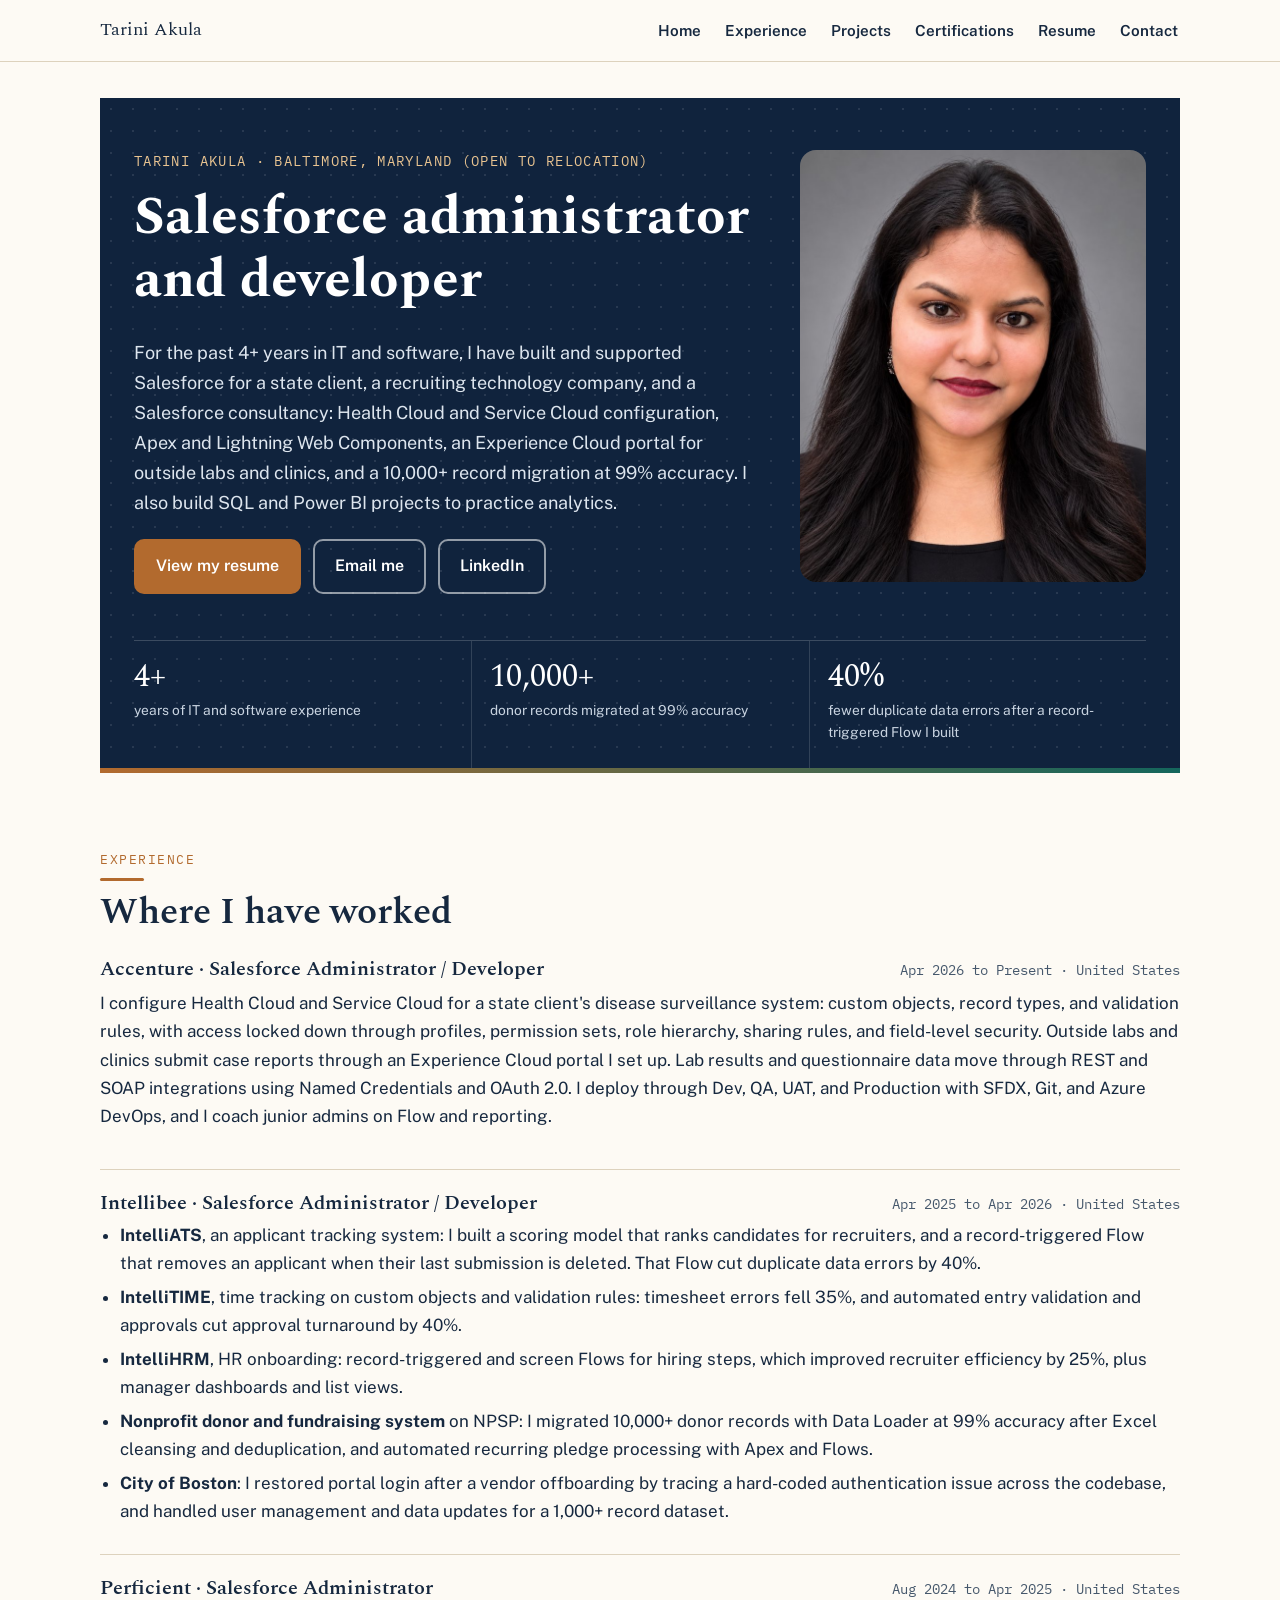
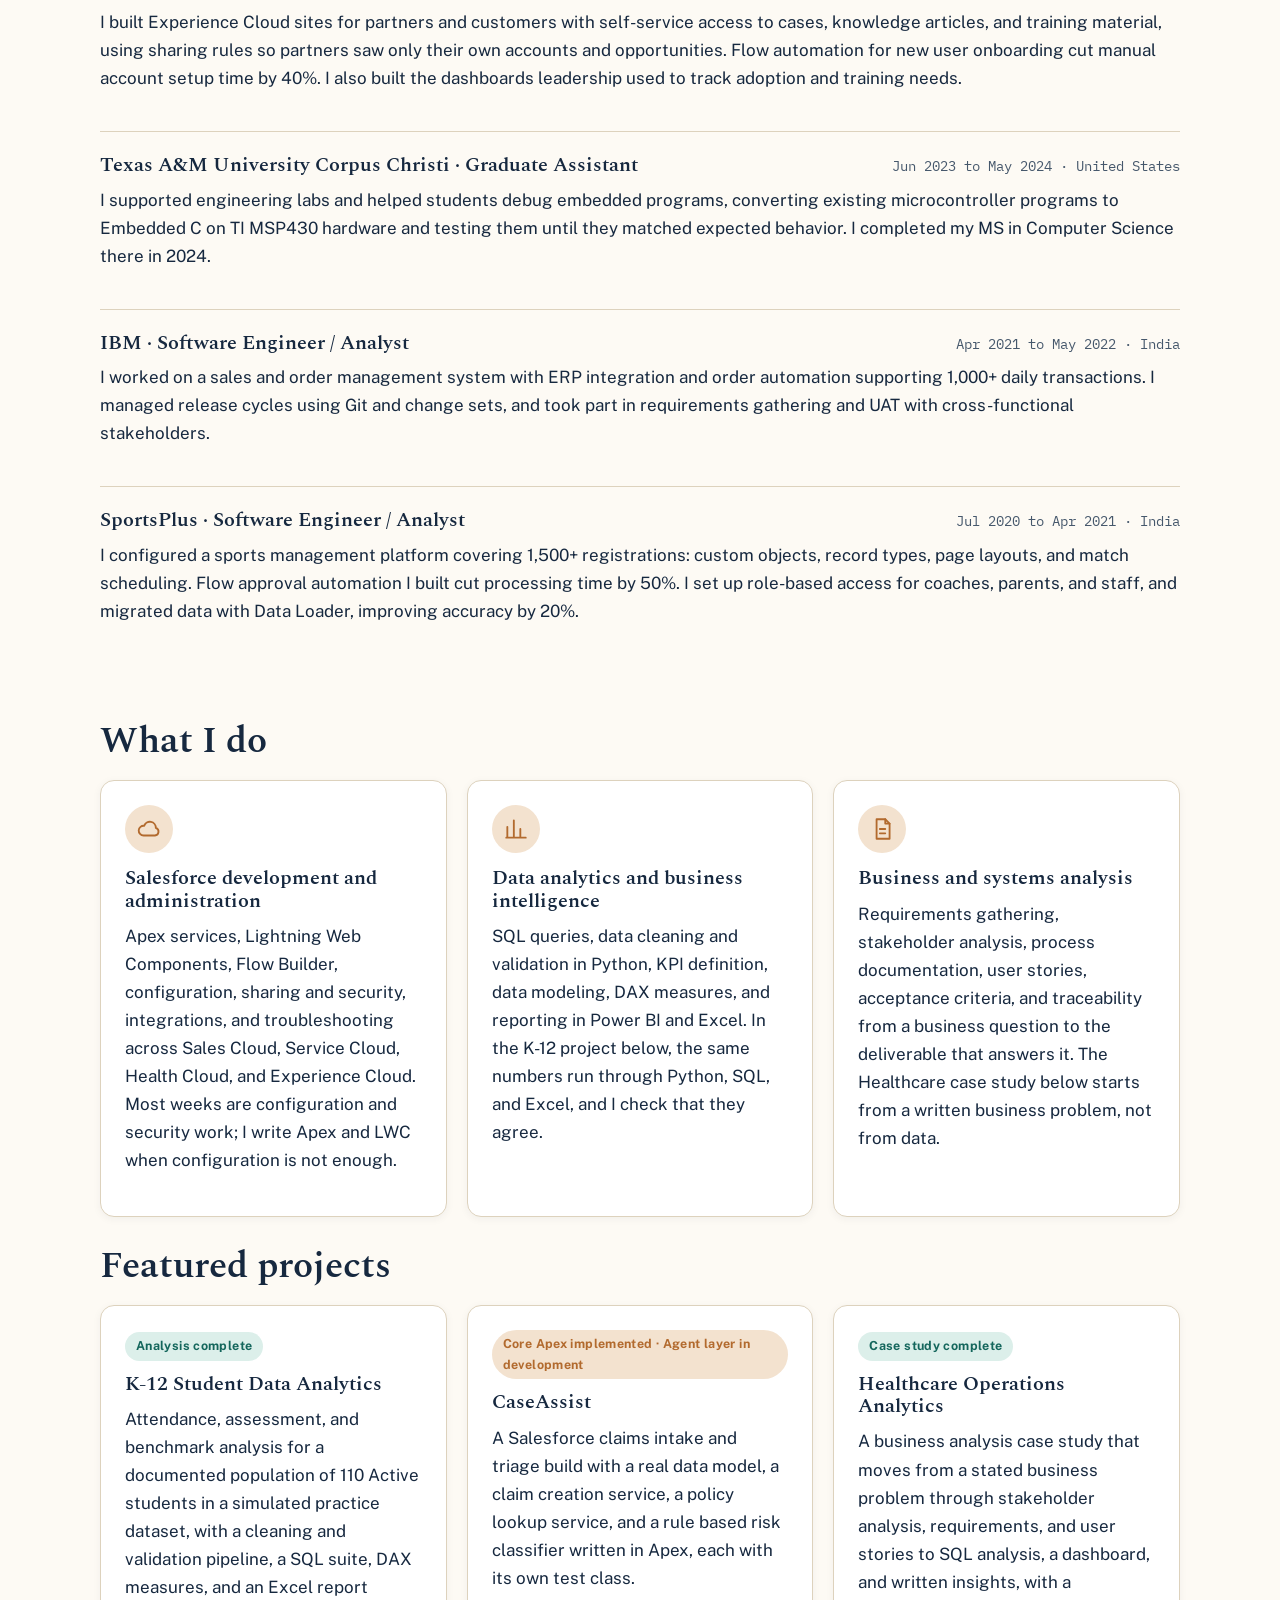
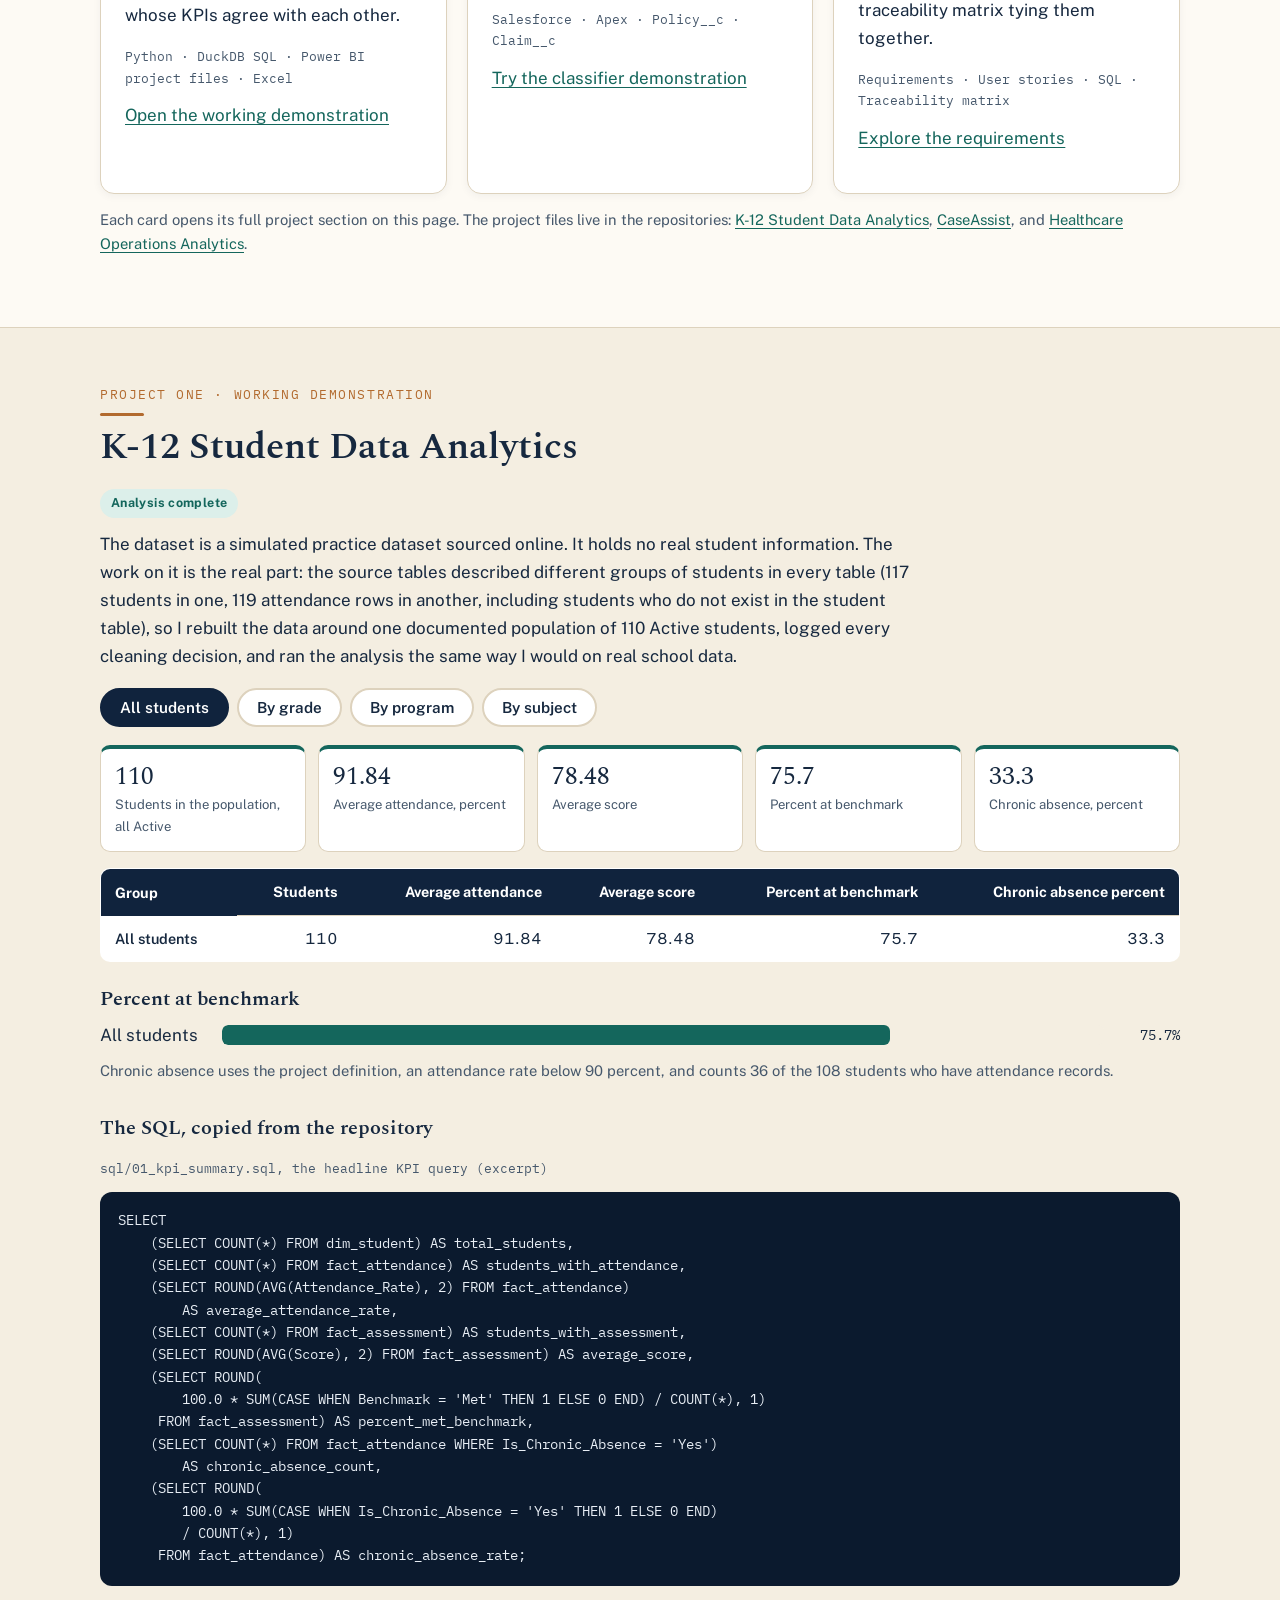
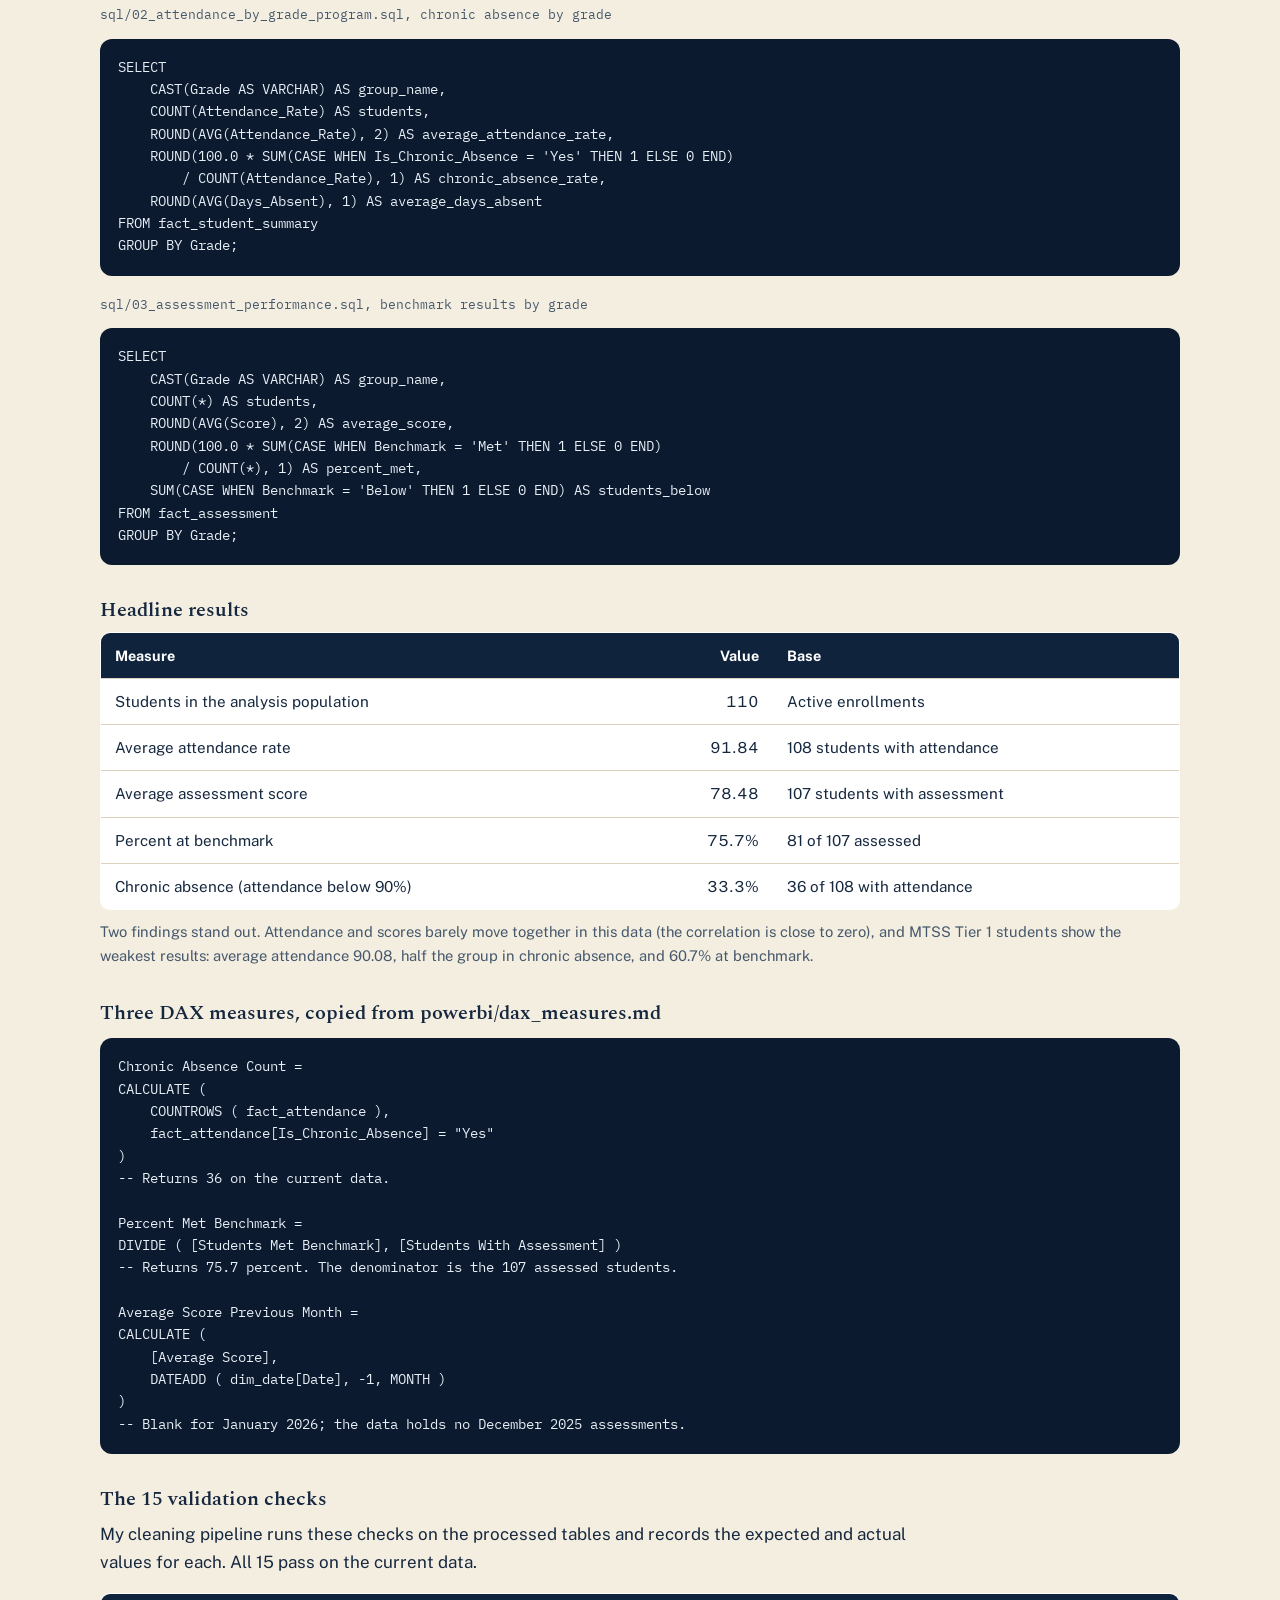
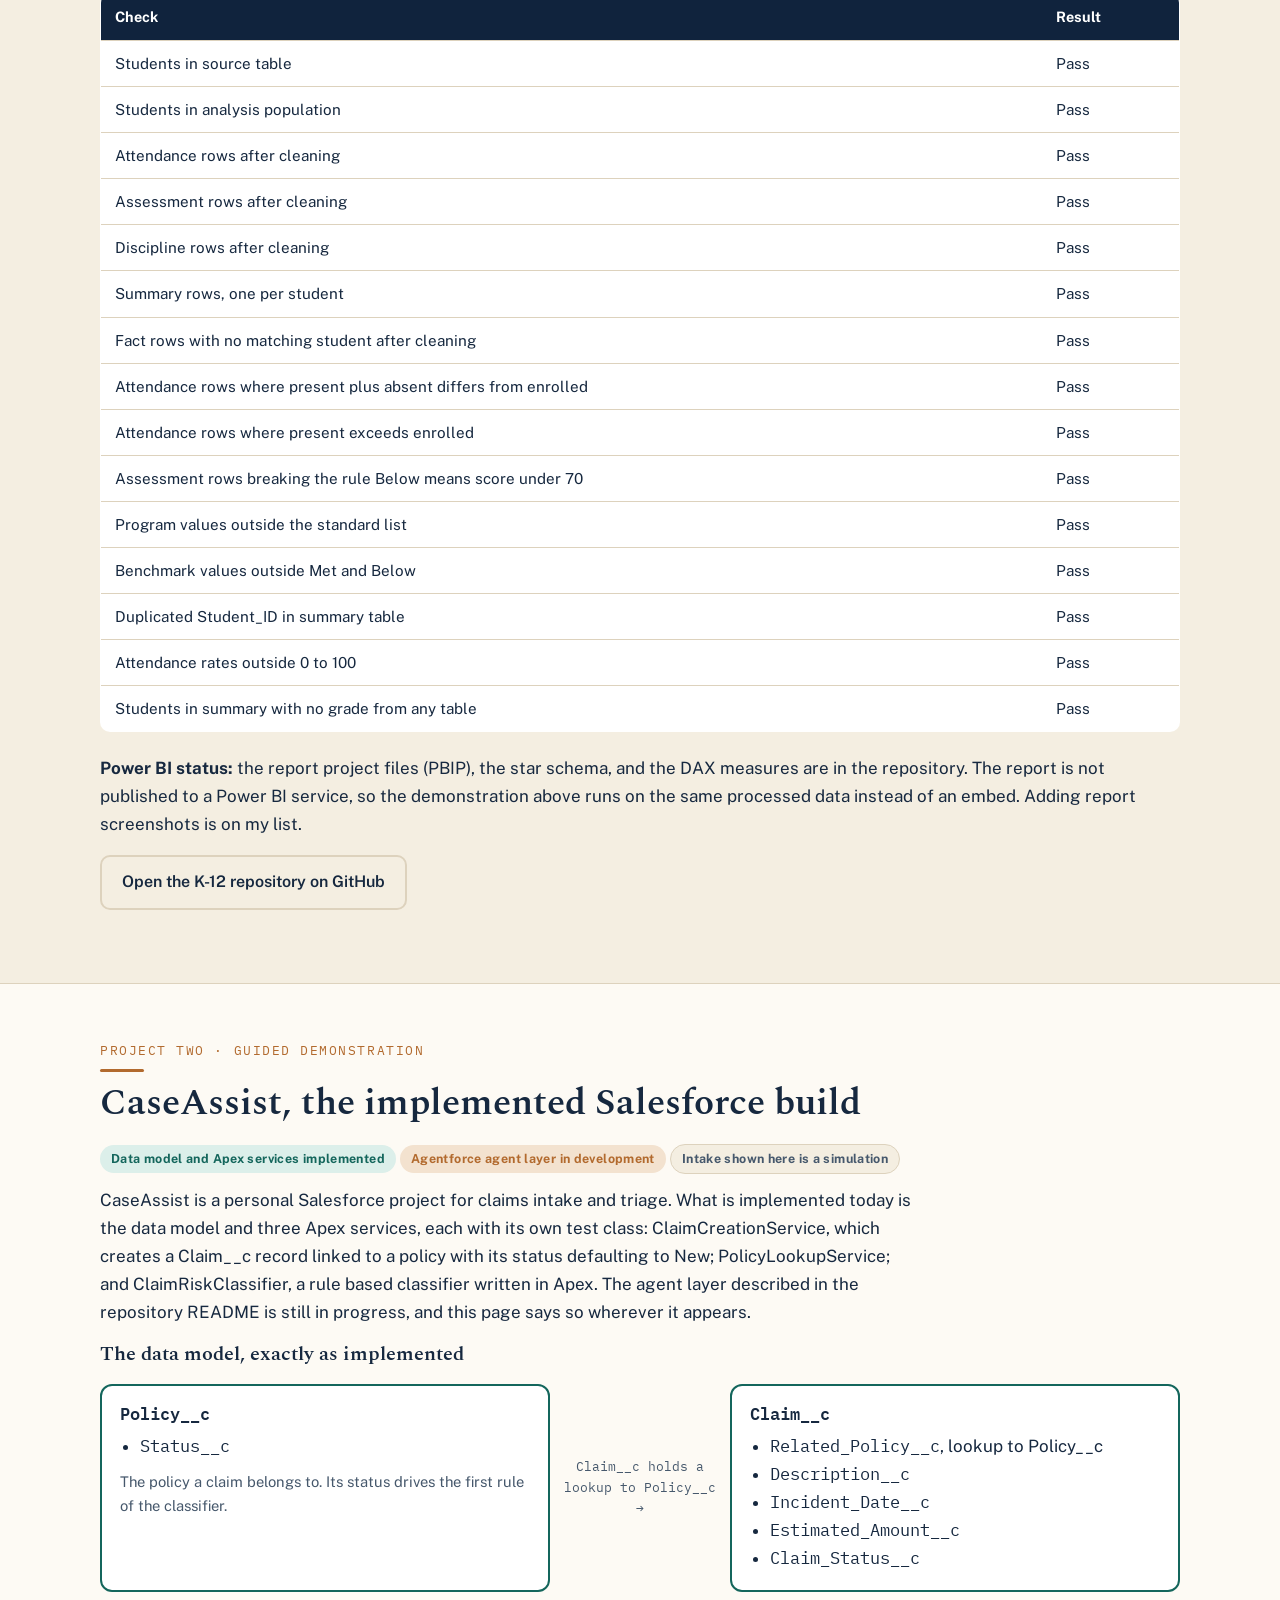
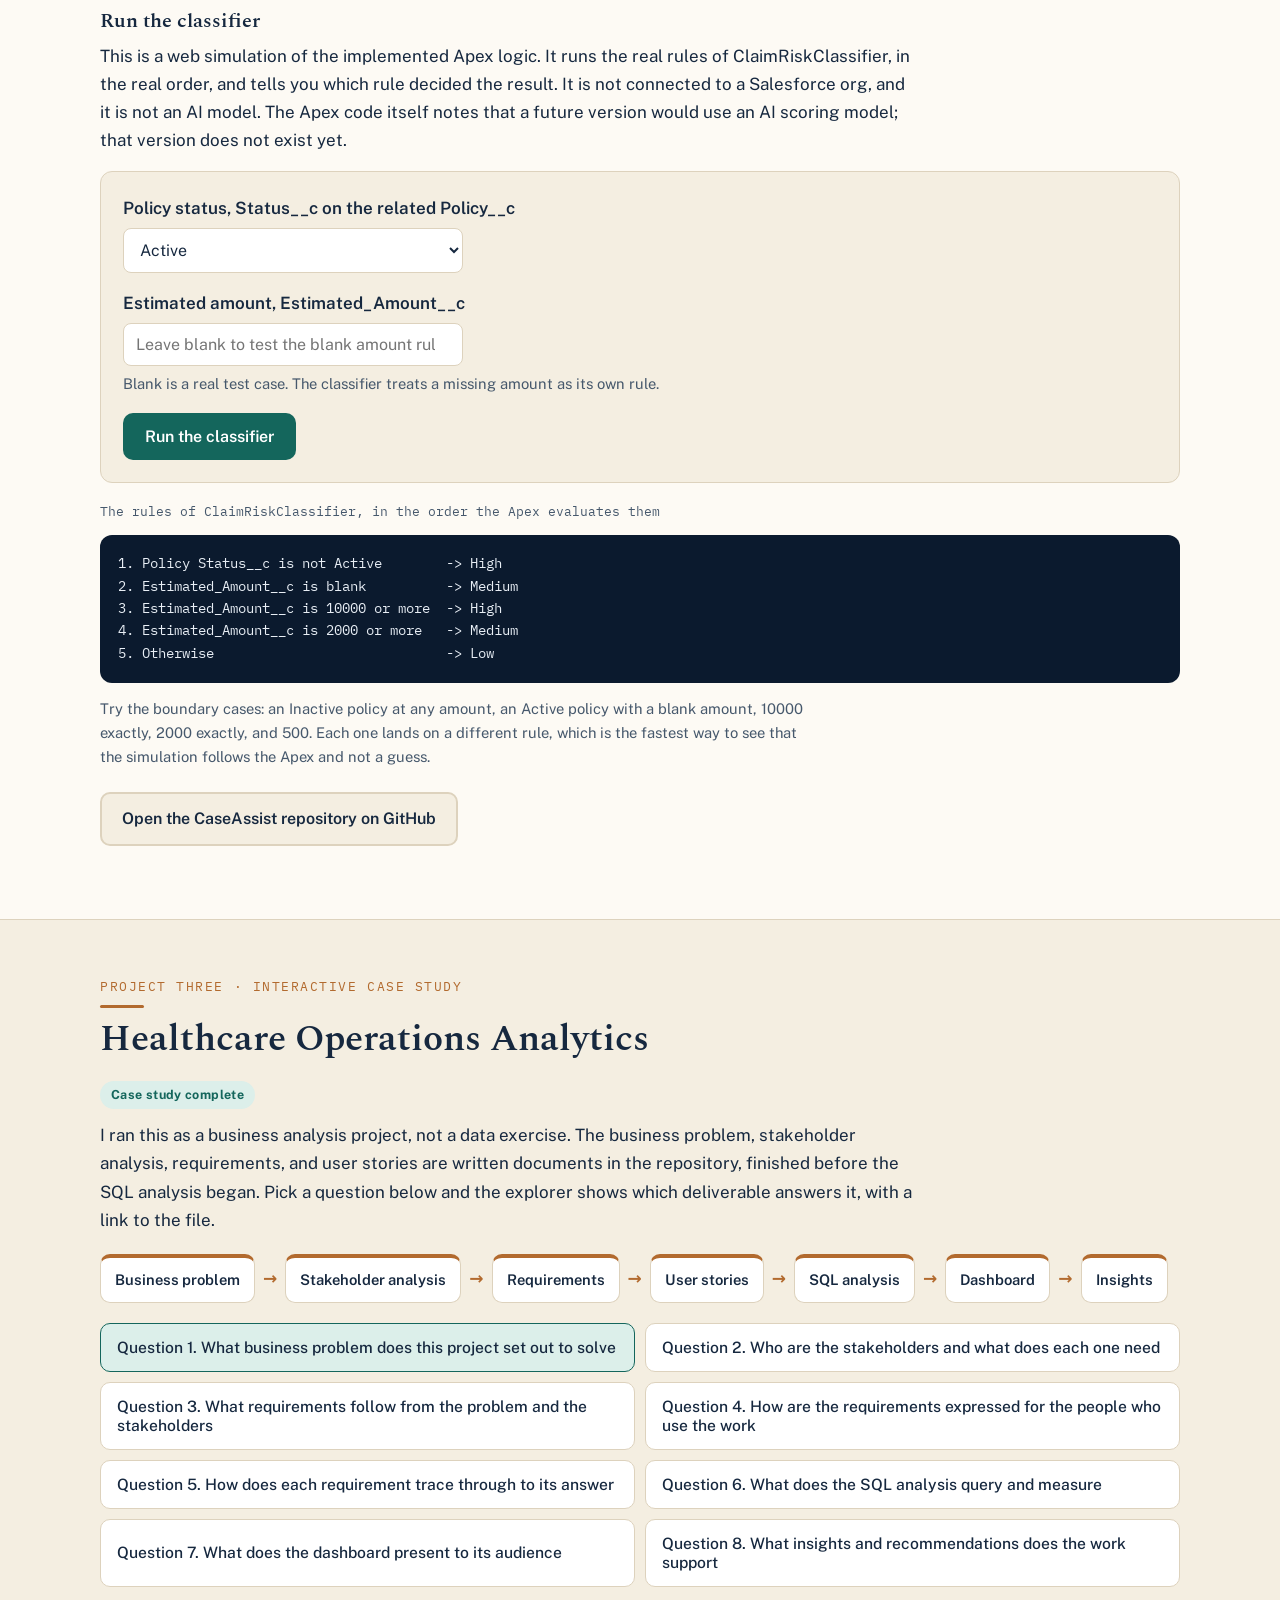
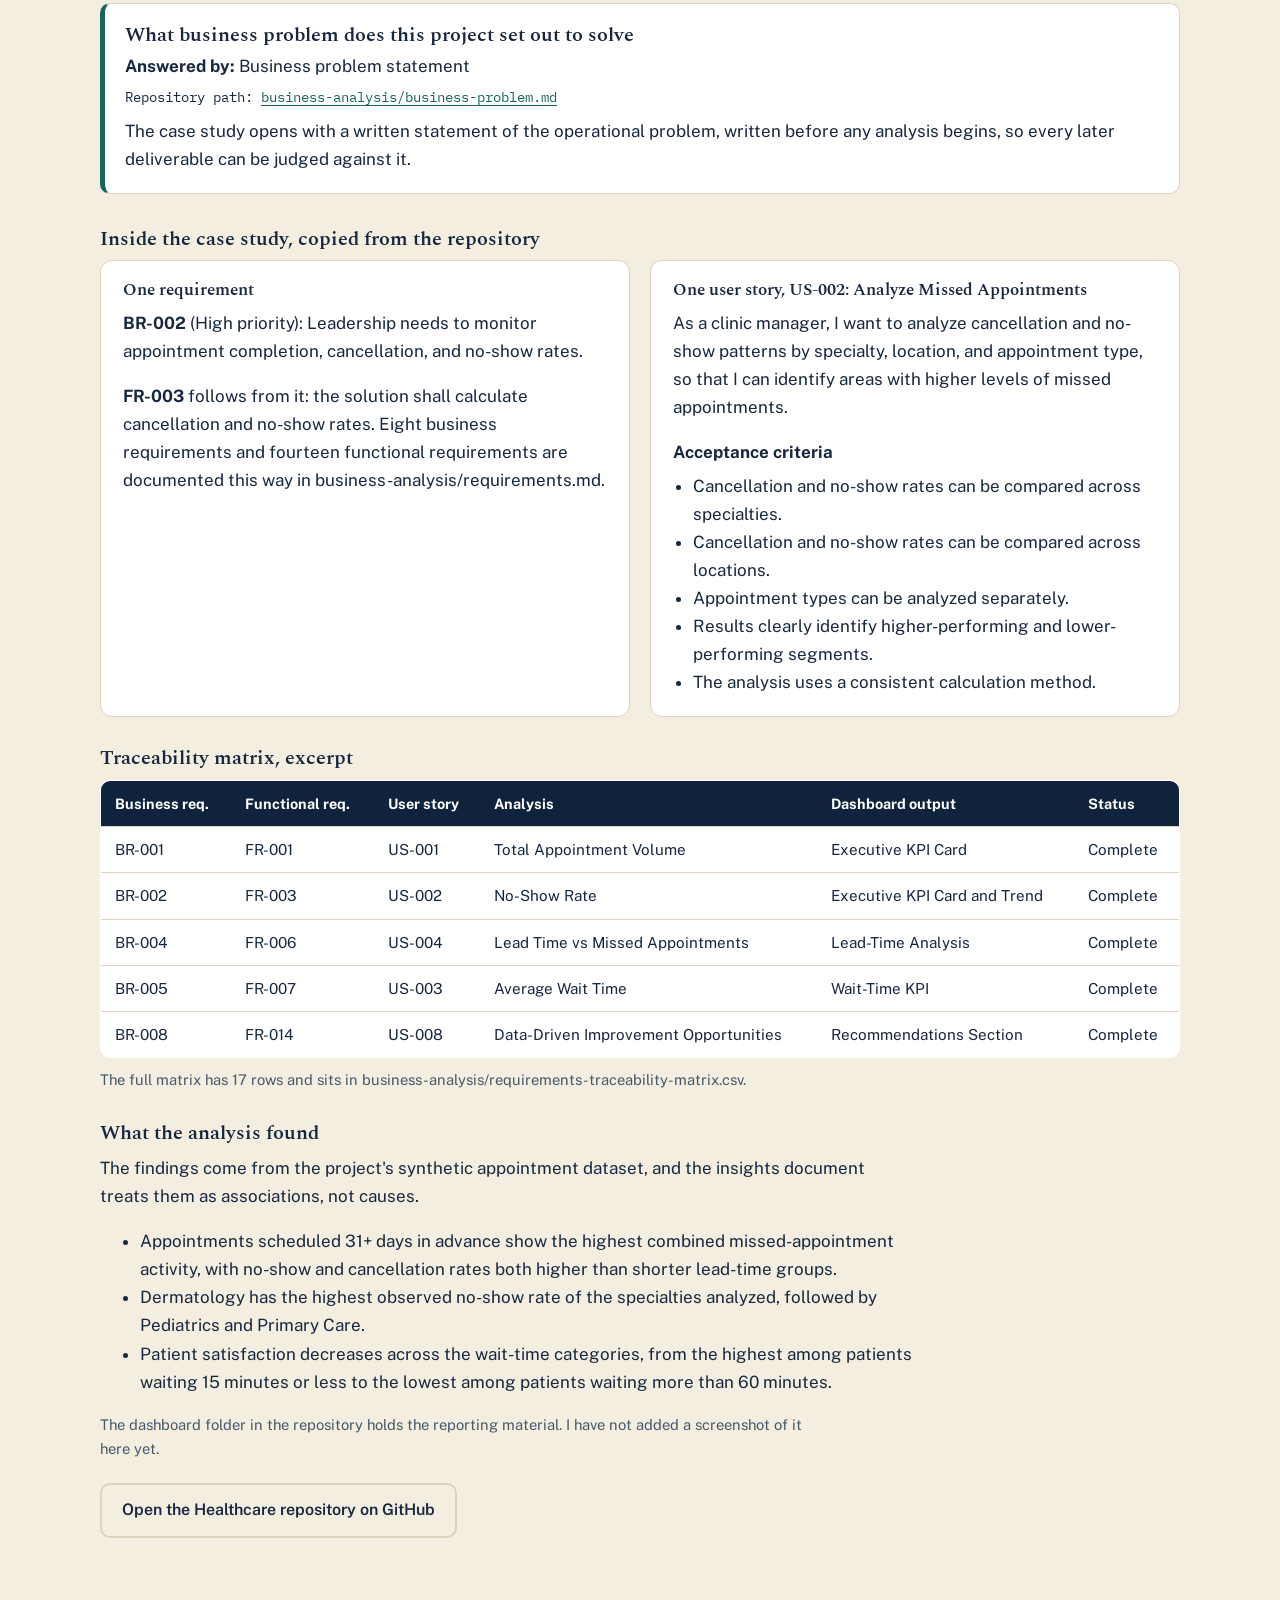
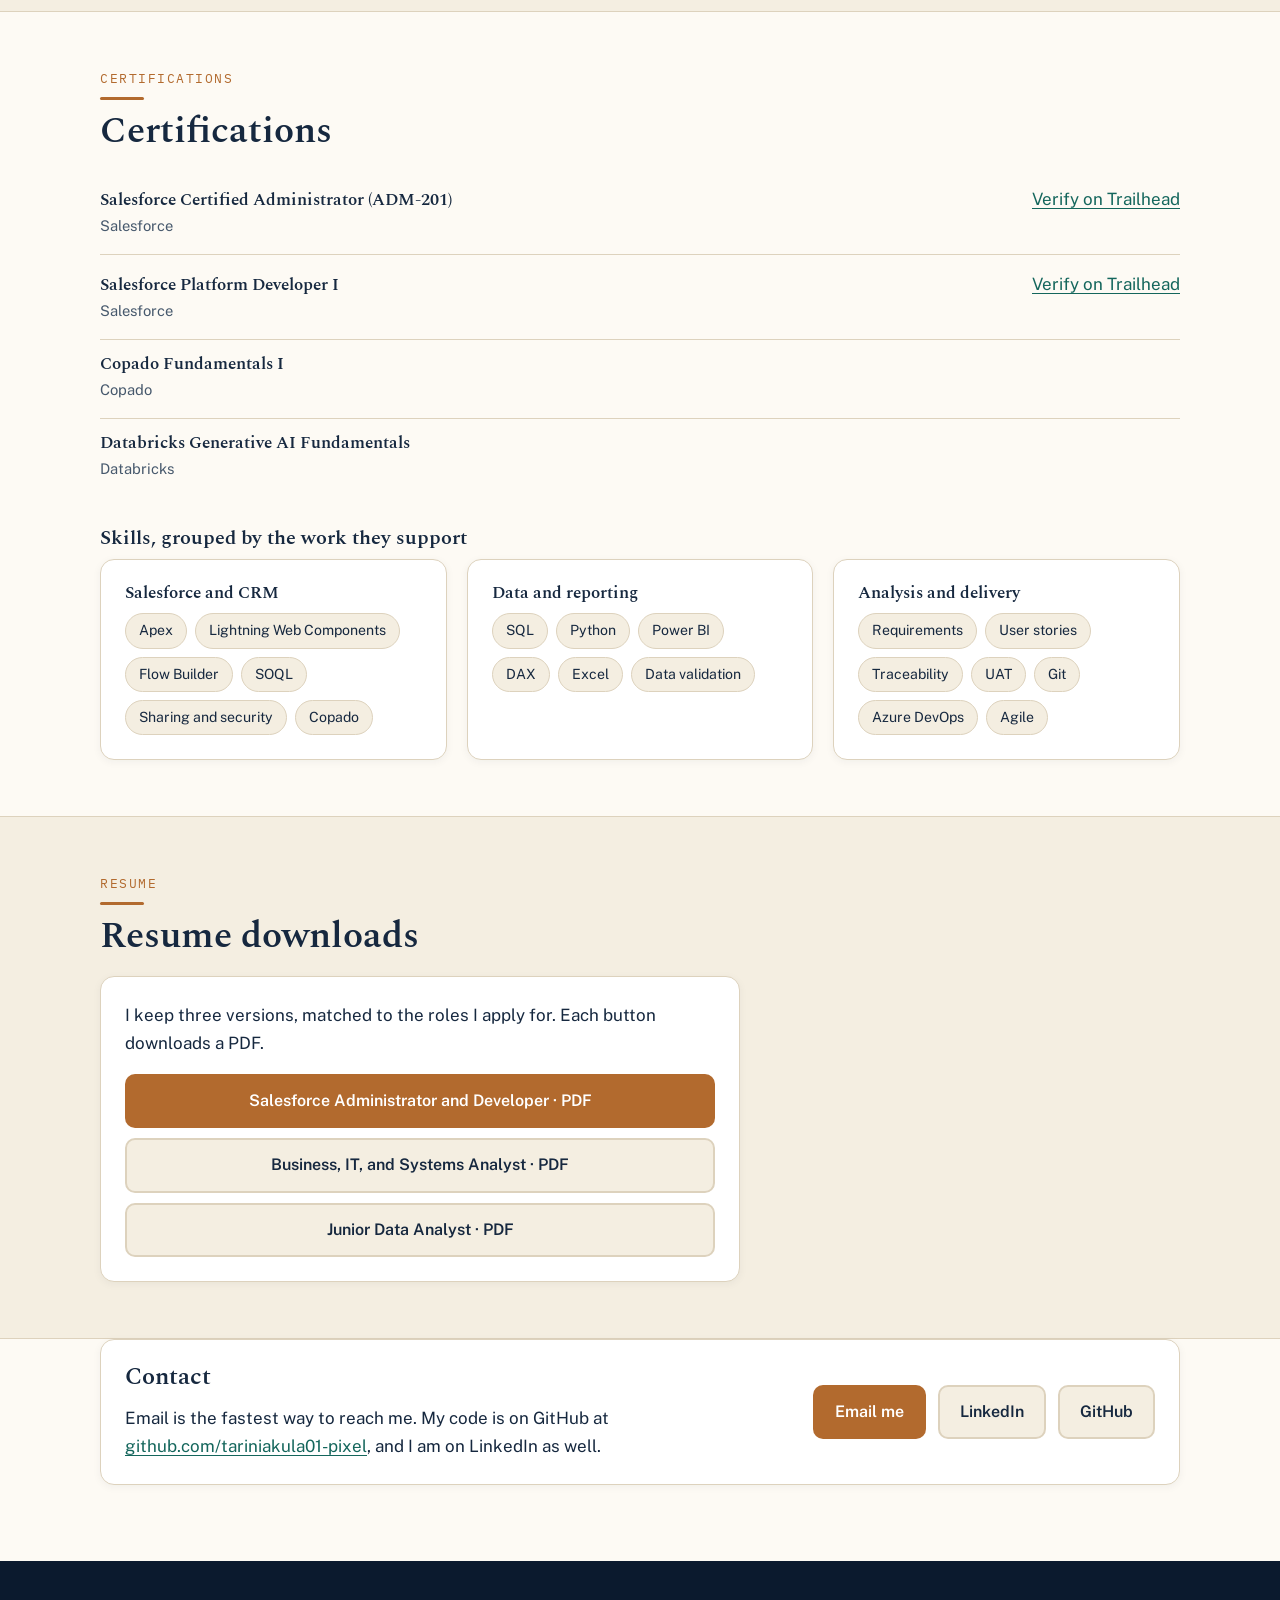
==== commit f846a164: "Portfolio review fixes" ====
--- a/index.html
+++ b/index.html
@@ -69,7 +69,7 @@
       .btnSoft{background:var(--surface2);color:var(--ink);border-color:var(--line)}
       .photoArea{aspect-ratio:4/5;border-radius:16px;overflow:hidden;background:rgba(255,255,255,.06)}
       .photoArea img{width:100%;height:100%;object-fit:cover;object-position:center 18%;display:block}
-      .statBand{position:relative;margin-top:38px;border-top:1px solid rgba(255,255,255,.18);display:grid;grid-template-columns:repeat(4,1fr);gap:0}
+      .statBand{position:relative;margin-top:38px;border-top:1px solid rgba(255,255,255,.18);display:grid;grid-template-columns:repeat(3,1fr);gap:0}
       .statBand .stat{padding:20px 18px 24px;border-left:1px solid rgba(255,255,255,.14)}
       .statBand .stat:first-child{border-left:none;padding-left:0}
       .statNum{font-family:"Spectral",serif;font-size:2rem;color:#fff;line-height:1}
@@ -87,6 +87,14 @@
       .statusDev{background:var(--copper-soft);color:var(--copper)}
       .statusSim{background:var(--surface2);color:var(--ink2);border:1px solid var(--line)}
       .techline{font-family:"IBM Plex Mono",monospace;font-size:.8rem;color:var(--ink2);margin-top:10px}
+
+      .expItem{border-top:1px solid var(--line);padding:22px 0}
+      .expItem:first-of-type{border-top:none;padding-top:6px}
+      .expHead{display:flex;flex-wrap:wrap;gap:4px 16px;align-items:baseline;justify-content:space-between}
+      .expHead h3{margin:0}
+      .expDates{font-family:"IBM Plex Mono",monospace;font-size:.85rem;color:var(--ink2)}
+      .expItem ul{margin:6px 0 0;padding-left:20px}
+      .expItem li{margin-bottom:6px}
 
       .tabs{display:flex;flex-wrap:wrap;gap:8px;margin:18px 0}
       .tabbtn{border:2px solid var(--line);background:var(--surface);color:var(--ink);border-radius:999px;padding:9px 18px;font-weight:600;cursor:pointer;font-family:inherit;font-size:.95rem}
@@ -133,12 +141,15 @@
       .qBtn{text-align:left;background:var(--surface);border:1px solid var(--line);border-radius:10px;padding:14px 16px;cursor:pointer;font-family:inherit;font-size:.98rem;color:var(--ink);font-weight:500}
       .qBtn[aria-pressed="true"]{border-color:var(--teal);background:var(--teal-soft)}
       .qDetail{background:var(--surface);border:1px solid var(--line);border-left:5px solid var(--teal);border-radius:10px;padding:20px}
+      .excerpt{background:var(--surface);border:1px solid var(--line);border-radius:12px;padding:20px 22px}
+      .excerpt ul{margin:6px 0 0;padding-left:20px}
 
       .pillRow{display:flex;flex-wrap:wrap;gap:8px;margin-top:10px}
       .pill{background:var(--surface2);border:1px solid var(--line);border-radius:999px;padding:5px 13px;font-size:.88rem}
-      .pillLearn{background:var(--copper-soft);border-color:var(--copper);color:var(--copper);font-weight:600}
-      .certCard .seal{width:44px;height:44px;border-radius:50%;background:var(--copper);color:#fff;display:flex;align-items:center;justify-content:center;font-family:"Spectral",serif;font-size:1.2rem;margin-bottom:12px}
-      .slotNote{font-size:.88rem;color:var(--ink2);border-top:1px dashed var(--line);padding-top:10px;margin-top:12px}
+      .certRow{display:flex;flex-wrap:wrap;gap:4px 18px;align-items:baseline;justify-content:space-between;border-top:1px solid var(--line);padding:15px 0}
+      .certRow:first-of-type{border-top:none}
+      .certRow h3{margin:0;font-size:1.08rem}
+      .certRow .issuer{color:var(--ink2);font-size:.92rem}
       .resumeBtn{display:block;text-align:center;width:100%}
 
       footer{background:var(--navy2);color:#cfd9e5;padding:38px 0;margin-top:20px}
@@ -149,7 +160,7 @@
         .heroGrid{grid-template-columns:1fr}
         .grid3,.grid2,.qList{grid-template-columns:1fr}
         .kpiRow{grid-template-columns:repeat(2,1fr)}
-        .statBand{grid-template-columns:repeat(2,1fr)}
+        .statBand{grid-template-columns:1fr}
         .statBand .stat{border-left:none;padding-left:0}
         .modelGrid{grid-template-columns:1fr}
         .linkArrow{padding:4px 0}
@@ -164,10 +175,10 @@
       <div class="wrap">
         <span class="brand">Tarini Akula</span>
         <a href="#home">Home</a>
-        <a href="#k12">K 12 demo</a>
-        <a href="#caseassist">CaseAssist demo</a>
-        <a href="#healthcare">Healthcare explorer</a>
-        <a href="#resumes">Resumes and certifications</a>
+        <a href="#experience">Experience</a>
+        <a href="#projects">Projects</a>
+        <a href="#certifications">Certifications</a>
+        <a href="#resume">Resume</a>
         <a href="#contact">Contact</a>
       </div>
     </nav>
@@ -178,13 +189,13 @@
           <div class="hero">
             <div class="heroGrid">
               <div>
-                <p class="mono" style="color:#e9c491;font-size:.85rem;letter-spacing:.1em">TARINI AKULA · BALTIMORE AND VIRGINIA</p>
-                <h1>Salesforce, data, and business analysis in one working portfolio</h1>
-                <p class="lede">I build and administer Salesforce solutions, analyze data with SQL and Python, and turn business questions into documented requirements and checked results. The projects below are real work with real files you can open and inspect.</p>
+                <p class="mono" style="color:#e9c491;font-size:.85rem;letter-spacing:.1em">TARINI AKULA · BALTIMORE, MARYLAND (OPEN TO RELOCATION)</p>
+                <h1>Salesforce administrator and developer</h1>
+                <p class="lede">For the past 4+ years in IT and software, I have built and supported Salesforce for a state client, a recruiting technology company, and a Salesforce consultancy: Health Cloud and Service Cloud configuration, Apex and Lightning Web Components, an Experience Cloud portal for outside labs and clinics, and a 10,000+ record migration at 99% accuracy. I also build SQL and Power BI projects to practice analytics.</p>
                 <div class="ctaRow">
-                  <a class="btn btnCopper" href="#projects">Explore my projects</a>
-                  <a class="btn btnGhost" href="#resumes">View my resumes</a>
-                  <a class="btn btnGhost" href="#contact">Contact me</a>
+                  <a class="btn btnCopper" href="#resume">View my resume</a>
+                  <a class="btn btnGhost" href="mailto:akulatarini@gmail.com">Email me</a>
+                  <a class="btn btnGhost" href="https://www.linkedin.com/in/tarini-ak">LinkedIn</a>
                 </div>
               </div>
               <div>
@@ -193,46 +204,87 @@
                 </div>
               </div>
             </div>
-            <div class="statBand" aria-label="Verified numbers">
-              <div class="stat"><div class="statNum">2 plus</div><div class="statLbl">years of United States Salesforce experience</div></div>
-              <div class="stat"><div class="statNum">4</div><div class="statLbl">certifications, names verified against your resume</div></div>
-              <div class="stat"><div class="statNum">3</div><div class="statLbl">projects documented end to end</div></div>
-              <div class="stat"><div class="statNum">15 of 15</div><div class="statLbl">validation checks passing on the K 12 project</div></div>
+            <div class="statBand" aria-label="Proof points">
+              <div class="stat"><div class="statNum">4+</div><div class="statLbl">years of IT and software experience</div></div>
+              <div class="stat"><div class="statNum">10,000+</div><div class="statLbl">donor records migrated at 99% accuracy</div></div>
+              <div class="stat"><div class="statNum">40%</div><div class="statLbl">fewer duplicate data errors after a record-triggered Flow I built</div></div>
             </div>
           </div>
           <div class="heroRule" aria-hidden="true"></div>
-
-          <div style="height:28px"></div>
-          <h3>What I do</h3>
-          <p class="muted" style="max-width:46em">Three connected areas, each grounded in a project on this page rather than a list of claims.</p>
+        </div>
+      </section>
+
+      <section id="experience" aria-labelledby="exp-h" style="padding-top:20px">
+        <div class="wrap">
+          <p class="eyebrow">Experience</p>
+          <h2 id="exp-h">Where I have worked</h2>
+
+          <article class="expItem">
+            <div class="expHead"><h3>Accenture · Salesforce Administrator / Developer</h3><span class="expDates">Apr 2026 to Present · United States</span></div>
+            <p style="margin-top:8px">I configure Health Cloud and Service Cloud for a state client's disease surveillance system: custom objects, record types, and validation rules, with access locked down through profiles, permission sets, role hierarchy, sharing rules, and field-level security. Outside labs and clinics submit case reports through an Experience Cloud portal I set up. Lab results and questionnaire data move through REST and SOAP integrations using Named Credentials and OAuth 2.0. I deploy through Dev, QA, UAT, and Production with SFDX, Git, and Azure DevOps, and I coach junior admins on Flow and reporting.</p>
+          </article>
+
+          <article class="expItem">
+            <div class="expHead"><h3>Intellibee · Salesforce Administrator / Developer</h3><span class="expDates">Apr 2025 to Apr 2026 · United States</span></div>
+            <ul>
+              <li><strong>IntelliATS</strong>, an applicant tracking system: I built a scoring model that ranks candidates for recruiters, and a record-triggered Flow that removes an applicant when their last submission is deleted. That Flow cut duplicate data errors by 40%.</li>
+              <li><strong>IntelliTIME</strong>, time tracking on custom objects and validation rules: timesheet errors fell 35%, and automated entry validation and approvals cut approval turnaround by 40%.</li>
+              <li><strong>IntelliHRM</strong>, HR onboarding: record-triggered and screen Flows for hiring steps, which improved recruiter efficiency by 25%, plus manager dashboards and list views.</li>
+              <li><strong>Nonprofit donor and fundraising system</strong> on NPSP: I migrated 10,000+ donor records with Data Loader at 99% accuracy after Excel cleansing and deduplication, and automated recurring pledge processing with Apex and Flows.</li>
+              <li><strong>City of Boston</strong>: I restored portal login after a vendor offboarding by tracing a hard-coded authentication issue across the codebase, and handled user management and data updates for a 1,000+ record dataset.</li>
+            </ul>
+          </article>
+
+          <article class="expItem">
+            <div class="expHead"><h3>Perficient · Salesforce Administrator</h3><span class="expDates">Aug 2024 to Apr 2025 · United States</span></div>
+            <p style="margin-top:8px">I built Experience Cloud sites for partners and customers with self-service access to cases, knowledge articles, and training material, using sharing rules so partners saw only their own accounts and opportunities. Flow automation for new user onboarding cut manual account setup time by 40%. I also built the dashboards leadership used to track adoption and training needs.</p>
+          </article>
+
+          <article class="expItem">
+            <div class="expHead"><h3>Texas A&amp;M University Corpus Christi · Graduate Assistant</h3><span class="expDates">Jun 2023 to May 2024 · United States</span></div>
+            <p style="margin-top:8px">I supported engineering labs and helped students debug embedded programs, converting existing microcontroller programs to Embedded C on TI MSP430 hardware and testing them until they matched expected behavior. I completed my MS in Computer Science there in 2024.</p>
+          </article>
+
+          <article class="expItem">
+            <div class="expHead"><h3>IBM · Software Engineer / Analyst</h3><span class="expDates">Apr 2021 to May 2022 · India</span></div>
+            <p style="margin-top:8px">I worked on a sales and order management system with ERP integration and order automation supporting 1,000+ daily transactions. I managed release cycles using Git and change sets, and took part in requirements gathering and UAT with cross-functional stakeholders.</p>
+          </article>
+
+          <article class="expItem">
+            <div class="expHead"><h3>SportsPlus · Software Engineer / Analyst</h3><span class="expDates">Jul 2020 to Apr 2021 · India</span></div>
+            <p style="margin-top:8px">I configured a sports management platform covering 1,500+ registrations: custom objects, record types, page layouts, and match scheduling. Flow approval automation I built cut processing time by 50%. I set up role-based access for coaches, parents, and staff, and migrated data with Data Loader, improving accuracy by 20%.</p>
+          </article>
+        </div>
+      </section>
+
+      <section aria-labelledby="do-h" style="padding-top:0">
+        <div class="wrap">
+          <h2 id="do-h">What I do</h2>
           <div class="grid3">
             <article class="card">
               <div class="iconDisc" aria-hidden="true"><svg viewBox="0 0 24 24"><path d="M7 18a4.5 4.5 0 1 1 .6-8.96A5.5 5.5 0 0 1 18.3 11 3.6 3.6 0 0 1 17.5 18H7z"/></svg></div>
               <h3>Salesforce development and administration</h3>
-              <p>Apex services, Lightning Web Components, Flow Builder, configuration, sharing and security, integrations, and troubleshooting across Sales Cloud, Service Cloud, Health Cloud, and Experience Cloud.</p>
-              <p class="small muted">Shown in practice by CaseAssist, where the data model and core Apex services are implemented and covered by test classes.</p>
+              <p>Apex services, Lightning Web Components, Flow Builder, configuration, sharing and security, integrations, and troubleshooting across Sales Cloud, Service Cloud, Health Cloud, and Experience Cloud. Most weeks are configuration and security work; I write Apex and LWC when configuration is not enough.</p>
             </article>
             <article class="card">
               <div class="iconDisc" aria-hidden="true"><svg viewBox="0 0 24 24"><path d="M4 20V10M10 20V4M16 20v-8M21 20H3"/></svg></div>
               <h3>Data analytics and business intelligence</h3>
-              <p>SQL queries, data cleaning and validation in Python, KPI definition, data modeling, DAX measures, and reporting in Power BI and Excel.</p>
-              <p class="small muted">Shown in practice by the K 12 project, where the same headline numbers are reproduced by Python, by DuckDB SQL, and by live Excel formulas.</p>
+              <p>SQL queries, data cleaning and validation in Python, KPI definition, data modeling, DAX measures, and reporting in Power BI and Excel. In the K-12 project below, the same numbers run through Python, SQL, and Excel, and I check that they agree.</p>
             </article>
             <article class="card">
               <div class="iconDisc" aria-hidden="true"><svg viewBox="0 0 24 24"><path d="M7 3h8l4 4v14H7z"/><path d="M15 3v4h4M10 12h5M10 16h5"/></svg></div>
               <h3>Business and systems analysis</h3>
-              <p>Requirements gathering, stakeholder analysis, process documentation, user stories, acceptance criteria, and traceability from a business question to the deliverable that answers it.</p>
-              <p class="small muted">Shown in practice by Healthcare Operations Analytics, where every business question traces to a named file in the repository.</p>
+              <p>Requirements gathering, stakeholder analysis, process documentation, user stories, acceptance criteria, and traceability from a business question to the deliverable that answers it. The Healthcare case study below starts from a written business problem, not from data.</p>
             </article>
           </div>
 
           <div style="height:28px"></div>
-          <h3 id="projects">Featured projects</h3>
+          <h2 id="projects">Featured projects</h2>
           <div class="grid3">
             <article class="card">
               <span class="status statusDone">Analysis complete</span>
-              <h3>K 12 Student Data Analytics</h3>
-              <p>Attendance, assessment, and benchmark analysis for a documented population of 110 Active students, with a cleaning and validation pipeline, a SQL suite, DAX measures, and an Excel report whose KPIs agree with each other.</p>
+              <h3>K-12 Student Data Analytics</h3>
+              <p>Attendance, assessment, and benchmark analysis for a documented population of 110 Active students in a simulated practice dataset, with a cleaning and validation pipeline, a SQL suite, DAX measures, and an Excel report whose KPIs agree with each other.</p>
               <p class="techline">Python · DuckDB SQL · Power BI project files · Excel</p>
               <p style="margin-top:12px"><a href="#k12">Open the working demonstration</a></p>
             </article>
@@ -251,18 +303,18 @@
               <p style="margin-top:12px"><a href="#healthcare">Explore the requirements</a></p>
             </article>
           </div>
-          <p class="small muted" style="margin-top:14px">Each card opens its full project section on this page, with repository links, technical explanations, and a status label, so a visitor can always tell what is finished, what is in development, and what is a simulation. The full project files live in the repositories: <a href="https://github.com/tariniakula01-pixel/k12-student-data-analytics">K 12 Student Data Analytics</a>, <a href="https://github.com/tariniakula01-pixel/caseassist-salesforce-ai">CaseAssist</a>, and <a href="https://github.com/tariniakula01-pixel/healthcare-operations-analytics">Healthcare Operations Analytics</a>.</p>
+          <p class="small muted" style="margin-top:14px">Each card opens its full project section on this page. The project files live in the repositories: <a href="https://github.com/tariniakula01-pixel/k12-student-data-analytics">K-12 Student Data Analytics</a>, <a href="https://github.com/tariniakula01-pixel/caseassist-salesforce-ai">CaseAssist</a>, and <a href="https://github.com/tariniakula01-pixel/healthcare-operations-analytics">Healthcare Operations Analytics</a>.</p>
         </div>
       </section>
 
       <section id="k12" aria-labelledby="k12-h" style="background:var(--surface2);border-top:1px solid var(--line);border-bottom:1px solid var(--line)">
         <div class="wrap">
           <p class="eyebrow">Project one · Working demonstration</p>
-          <h2 id="k12-h">K 12 Student Data Analytics, running on the real project numbers</h2>
-          <span class="status statusDev">Power BI embed not feasible today · Web demonstration built from actual processed data</span>
-          <p style="max-width:48em">The Power BI route was investigated first. The project files were authored as text and have never been opened in Power BI Desktop, and no report is published to a Power BI service, so there is no genuine report to embed and nothing here pretends otherwise. Instead, this demonstration runs in your browser on the project actual processed data. Every number below was computed from those files and cross checked against the documented findings. Switch the views and the figures, table, and bars all change.</p>
-
-          <div class="tabs" role="group" aria-label="K 12 data views">
+          <h2 id="k12-h">K-12 Student Data Analytics</h2>
+          <span class="status statusDone">Analysis complete</span>
+          <p style="max-width:48em">The dataset is a simulated practice dataset sourced online. It holds no real student information. The work on it is the real part: the source tables described different groups of students in every table (117 students in one, 119 attendance rows in another, including students who do not exist in the student table), so I rebuilt the data around one documented population of 110 Active students, logged every cleaning decision, and ran the analysis the same way I would on real school data.</p>
+
+          <div class="tabs" role="group" aria-label="K-12 data views">
             <button type="button" class="tabbtn" data-view="all" aria-pressed="true">All students</button>
             <button type="button" class="tabbtn" data-view="grade" aria-pressed="false">By grade</button>
             <button type="button" class="tabbtn" data-view="program" aria-pressed="false">By program</button>
@@ -275,37 +327,98 @@
           <div id="k12Bars" aria-live="polite"></div>
           <p class="small muted" id="k12Note" style="margin-top:10px"></p>
 
-          <div class="grid2" style="margin-top:26px">
-            <div>
-              <p class="codeLbl">From sql/01_kpi_summary.sql in the project repository</p>
-              <pre><code>-- Builds views over the processed tables
--- dim_student, fact_attendance, fact_assessment
--- and returns one row of headline KPIs.
---
--- percent_met_benchmark follows the project rule:
--- a score of 70 or above is recorded as Met.
---
--- chronic_absence_rate follows the project rule:
--- an attendance rate below 90 percent.</code></pre>
-              <p class="small muted">The full query lives in the project repository, in the sql folder. The excerpt above states exactly what the real file does, including the two rules that define its headline measures.</p>
-            </div>
-            <div>
-              <p class="codeLbl">From powerbi/dax_measures.md in the project repository</p>
-              <pre><code>Total Students =
-    COUNTROWS ( dim_student )
-    -- returns 110 on the current data
-
-Students With Attendance =
-    COUNTROWS ( fact_attendance )
-    -- returns 108
-
-Students With Assessment =
-    COUNTROWS ( fact_assessment )
-    -- returns 107</code></pre>
-              <p class="small muted">Validation result: 15 of 15 checks pass, and the same KPIs are reproduced three ways, by the Python pipeline, by DuckDB SQL, and by live Excel formulas. That agreement is the evidence a technical reviewer looks for first.</p>
-            </div>
-          </div>
-          <p style="margin-top:22px"><a class="btn btnSoft" href="https://github.com/tariniakula01-pixel/k12-student-data-analytics">Open the K 12 repository on GitHub</a></p>
+          <h3 style="margin-top:34px">The SQL, copied from the repository</h3>
+          <p class="codeLbl">sql/01_kpi_summary.sql, the headline KPI query (excerpt)</p>
+          <pre><code>SELECT
+    (SELECT COUNT(*) FROM dim_student) AS total_students,
+    (SELECT COUNT(*) FROM fact_attendance) AS students_with_attendance,
+    (SELECT ROUND(AVG(Attendance_Rate), 2) FROM fact_attendance)
+        AS average_attendance_rate,
+    (SELECT COUNT(*) FROM fact_assessment) AS students_with_assessment,
+    (SELECT ROUND(AVG(Score), 2) FROM fact_assessment) AS average_score,
+    (SELECT ROUND(
+        100.0 * SUM(CASE WHEN Benchmark = 'Met' THEN 1 ELSE 0 END) / COUNT(*), 1)
+     FROM fact_assessment) AS percent_met_benchmark,
+    (SELECT COUNT(*) FROM fact_attendance WHERE Is_Chronic_Absence = 'Yes')
+        AS chronic_absence_count,
+    (SELECT ROUND(
+        100.0 * SUM(CASE WHEN Is_Chronic_Absence = 'Yes' THEN 1 ELSE 0 END)
+        / COUNT(*), 1)
+     FROM fact_attendance) AS chronic_absence_rate;</code></pre>
+          <p class="codeLbl">sql/02_attendance_by_grade_program.sql, chronic absence by grade</p>
+          <pre><code>SELECT
+    CAST(Grade AS VARCHAR) AS group_name,
+    COUNT(Attendance_Rate) AS students,
+    ROUND(AVG(Attendance_Rate), 2) AS average_attendance_rate,
+    ROUND(100.0 * SUM(CASE WHEN Is_Chronic_Absence = 'Yes' THEN 1 ELSE 0 END)
+        / COUNT(Attendance_Rate), 1) AS chronic_absence_rate,
+    ROUND(AVG(Days_Absent), 1) AS average_days_absent
+FROM fact_student_summary
+GROUP BY Grade;</code></pre>
+          <p class="codeLbl">sql/03_assessment_performance.sql, benchmark results by grade</p>
+          <pre><code>SELECT
+    CAST(Grade AS VARCHAR) AS group_name,
+    COUNT(*) AS students,
+    ROUND(AVG(Score), 2) AS average_score,
+    ROUND(100.0 * SUM(CASE WHEN Benchmark = 'Met' THEN 1 ELSE 0 END)
+        / COUNT(*), 1) AS percent_met,
+    SUM(CASE WHEN Benchmark = 'Below' THEN 1 ELSE 0 END) AS students_below
+FROM fact_assessment
+GROUP BY Grade;</code></pre>
+
+          <h3 style="margin-top:34px">Headline results</h3>
+          <table>
+            <tr><th>Measure</th><th class="num">Value</th><th>Base</th></tr>
+            <tr><td>Students in the analysis population</td><td class="num">110</td><td>Active enrollments</td></tr>
+            <tr><td>Average attendance rate</td><td class="num">91.84</td><td>108 students with attendance</td></tr>
+            <tr><td>Average assessment score</td><td class="num">78.48</td><td>107 students with assessment</td></tr>
+            <tr><td>Percent at benchmark</td><td class="num">75.7%</td><td>81 of 107 assessed</td></tr>
+            <tr><td>Chronic absence (attendance below 90%)</td><td class="num">33.3%</td><td>36 of 108 with attendance</td></tr>
+          </table>
+          <p class="small muted" style="margin-top:10px">Two findings stand out. Attendance and scores barely move together in this data (the correlation is close to zero), and MTSS Tier 1 students show the weakest results: average attendance 90.08, half the group in chronic absence, and 60.7% at benchmark.</p>
+
+          <h3 style="margin-top:34px">Three DAX measures, copied from powerbi/dax_measures.md</h3>
+          <pre><code>Chronic Absence Count =
+CALCULATE (
+    COUNTROWS ( fact_attendance ),
+    fact_attendance[Is_Chronic_Absence] = "Yes"
+)
+-- Returns 36 on the current data.
+
+Percent Met Benchmark =
+DIVIDE ( [Students Met Benchmark], [Students With Assessment] )
+-- Returns 75.7 percent. The denominator is the 107 assessed students.
+
+Average Score Previous Month =
+CALCULATE (
+    [Average Score],
+    DATEADD ( dim_date[Date], -1, MONTH )
+)
+-- Blank for January 2026; the data holds no December 2025 assessments.</code></pre>
+
+          <h3 style="margin-top:34px">The 15 validation checks</h3>
+          <p style="max-width:48em">My cleaning pipeline runs these checks on the processed tables and records the expected and actual values for each. All 15 pass on the current data.</p>
+          <table>
+            <tr><th>Check</th><th>Result</th></tr>
+            <tr><td>Students in source table</td><td>Pass</td></tr>
+            <tr><td>Students in analysis population</td><td>Pass</td></tr>
+            <tr><td>Attendance rows after cleaning</td><td>Pass</td></tr>
+            <tr><td>Assessment rows after cleaning</td><td>Pass</td></tr>
+            <tr><td>Discipline rows after cleaning</td><td>Pass</td></tr>
+            <tr><td>Summary rows, one per student</td><td>Pass</td></tr>
+            <tr><td>Fact rows with no matching student after cleaning</td><td>Pass</td></tr>
+            <tr><td>Attendance rows where present plus absent differs from enrolled</td><td>Pass</td></tr>
+            <tr><td>Attendance rows where present exceeds enrolled</td><td>Pass</td></tr>
+            <tr><td>Assessment rows breaking the rule Below means score under 70</td><td>Pass</td></tr>
+            <tr><td>Program values outside the standard list</td><td>Pass</td></tr>
+            <tr><td>Benchmark values outside Met and Below</td><td>Pass</td></tr>
+            <tr><td>Duplicated Student_ID in summary table</td><td>Pass</td></tr>
+            <tr><td>Attendance rates outside 0 to 100</td><td>Pass</td></tr>
+            <tr><td>Students in summary with no grade from any table</td><td>Pass</td></tr>
+          </table>
+
+          <p style="margin-top:22px"><strong>Power BI status:</strong> the report project files (PBIP), the star schema, and the DAX measures are in the repository. The report is not published to a Power BI service, so the demonstration above runs on the same processed data instead of an embed. Adding report screenshots is on my list.</p>
+          <p style="margin-top:10px"><a class="btn btnSoft" href="https://github.com/tariniakula01-pixel/k12-student-data-analytics">Open the K-12 repository on GitHub</a></p>
         </div>
       </section>
 
@@ -375,9 +488,9 @@
       <section id="healthcare" aria-labelledby="hc-h" style="background:var(--surface2);border-top:1px solid var(--line);border-bottom:1px solid var(--line)">
         <div class="wrap">
           <p class="eyebrow">Project three · Interactive case study</p>
-          <h2 id="hc-h">Healthcare Operations Analytics, requirements you can walk through</h2>
+          <h2 id="hc-h">Healthcare Operations Analytics</h2>
           <span class="status statusDone">Case study complete</span>
-          <p style="max-width:48em">The project follows a business analysis path from problem to insight, and every stage is a real file in the repository. Select any of the eight business questions and the explorer shows which deliverable answers it, with a direct link to that deliverable in the repository.</p>
+          <p style="max-width:48em">I ran this as a business analysis project, not a data exercise. The business problem, stakeholder analysis, requirements, and user stories are written documents in the repository, finished before the SQL analysis began. Pick a question below and the explorer shows which deliverable answers it, with a link to the file.</p>
 
           <div class="flowRow" aria-label="Project process flow">
             <span class="flowStep">Business problem</span><span class="flowArrow" aria-hidden="true">→</span>
@@ -391,50 +504,68 @@
 
           <div class="qList" id="qList" role="group" aria-label="Eight business questions"></div>
           <div class="qDetail" id="qDetail" aria-live="polite"></div>
-          <p class="small muted" style="margin-top:14px">Repository folders verified for this project: business-analysis, sql, dashboard, insights, and data. The requirements traceability matrix sits inside business-analysis and ties each requirement to the analysis and deliverable that answer it.</p>
+
+          <h3 style="margin-top:34px">Inside the case study, copied from the repository</h3>
+          <div class="grid2">
+            <div class="excerpt">
+              <h3 style="font-size:1.05rem">One requirement</h3>
+              <p><strong>BR-002</strong> (High priority): Leadership needs to monitor appointment completion, cancellation, and no-show rates.</p>
+              <p style="margin:0"><strong>FR-003</strong> follows from it: the solution shall calculate cancellation and no-show rates. Eight business requirements and fourteen functional requirements are documented this way in business-analysis/requirements.md.</p>
+            </div>
+            <div class="excerpt">
+              <h3 style="font-size:1.05rem">One user story, US-002: Analyze Missed Appointments</h3>
+              <p>As a clinic manager, I want to analyze cancellation and no-show patterns by specialty, location, and appointment type, so that I can identify areas with higher levels of missed appointments.</p>
+              <p style="margin-bottom:4px"><strong>Acceptance criteria</strong></p>
+              <ul>
+                <li>Cancellation and no-show rates can be compared across specialties.</li>
+                <li>Cancellation and no-show rates can be compared across locations.</li>
+                <li>Appointment types can be analyzed separately.</li>
+                <li>Results clearly identify higher-performing and lower-performing segments.</li>
+                <li>The analysis uses a consistent calculation method.</li>
+              </ul>
+            </div>
+          </div>
+
+          <h3 style="margin-top:30px">Traceability matrix, excerpt</h3>
+          <table>
+            <tr><th>Business req.</th><th>Functional req.</th><th>User story</th><th>Analysis</th><th>Dashboard output</th><th>Status</th></tr>
+            <tr><td>BR-001</td><td>FR-001</td><td>US-001</td><td>Total Appointment Volume</td><td>Executive KPI Card</td><td>Complete</td></tr>
+            <tr><td>BR-002</td><td>FR-003</td><td>US-002</td><td>No-Show Rate</td><td>Executive KPI Card and Trend</td><td>Complete</td></tr>
+            <tr><td>BR-004</td><td>FR-006</td><td>US-004</td><td>Lead Time vs Missed Appointments</td><td>Lead-Time Analysis</td><td>Complete</td></tr>
+            <tr><td>BR-005</td><td>FR-007</td><td>US-003</td><td>Average Wait Time</td><td>Wait-Time KPI</td><td>Complete</td></tr>
+            <tr><td>BR-008</td><td>FR-014</td><td>US-008</td><td>Data-Driven Improvement Opportunities</td><td>Recommendations Section</td><td>Complete</td></tr>
+          </table>
+          <p class="small muted" style="margin-top:10px">The full matrix has 17 rows and sits in business-analysis/requirements-traceability-matrix.csv.</p>
+
+          <h3 style="margin-top:30px">What the analysis found</h3>
+          <p style="max-width:48em">The findings come from the project's synthetic appointment dataset, and the insights document treats them as associations, not causes.</p>
+          <ul style="max-width:48em">
+            <li>Appointments scheduled 31+ days in advance show the highest combined missed-appointment activity, with no-show and cancellation rates both higher than shorter lead-time groups.</li>
+            <li>Dermatology has the highest observed no-show rate of the specialties analyzed, followed by Pediatrics and Primary Care.</li>
+            <li>Patient satisfaction decreases across the wait-time categories, from the highest among patients waiting 15 minutes or less to the lowest among patients waiting more than 60 minutes.</li>
+          </ul>
+          <p class="small muted" style="max-width:48em">The dashboard folder in the repository holds the reporting material. I have not added a screenshot of it here yet.</p>
           <p style="margin-top:22px"><a class="btn btnSoft" href="https://github.com/tariniakula01-pixel/healthcare-operations-analytics">Open the Healthcare repository on GitHub</a></p>
         </div>
       </section>
 
-      <section id="resumes" aria-labelledby="res-h">
-        <div class="wrap">
-          <p class="eyebrow">Resumes and certifications</p>
-          <h2 id="res-h">Three resume versions, four verified certifications</h2>
-          <div class="grid2">
-            <div class="card">
-              <h3>Resume downloads</h3>
-              <p>All three versions are kept in my Drive folder named Job Application Resumes. Each button below is a direct PDF download of the current version.</p>
-              <div class="pillRow" style="flex-direction:column;align-items:stretch;gap:10px">
-                <a class="btn btnSoft resumeBtn" href="assets/resumes/Tarini_Akula_Salesforce_Resume.pdf">Salesforce Administrator and Developer · PDF</a>
-                <a class="btn btnSoft resumeBtn" href="assets/resumes/Tarini_Akula_Business_Analyst_Resume.pdf">Business IT and Systems Analyst · PDF</a>
-                <a class="btn btnSoft resumeBtn" href="assets/resumes/Tarini_Akula_Data_Analyst_Resume.pdf">Junior Data Analyst · PDF</a>
-              </div>
-            </div>
-            <div>
-              <div class="grid2" style="gap:14px">
-                <article class="card certCard">
-                  <div class="seal" aria-hidden="true">✓</div>
-                  <h3 style="font-size:1.05rem">Salesforce Certified Administrator</h3>
-                  <p class="slotNote">Verification link added when you share your Trailhead credential link. No link, ID, or date is invented here.</p>
-                </article>
-                <article class="card certCard">
-                  <div class="seal" aria-hidden="true">✓</div>
-                  <h3 style="font-size:1.05rem">Salesforce Platform Developer I</h3>
-                  <p class="slotNote">Verification link added when you share your Trailhead credential link. No link, ID, or date is invented here.</p>
-                </article>
-                <article class="card certCard">
-                  <div class="seal" aria-hidden="true">✓</div>
-                  <h3 style="font-size:1.05rem">Copado Fundamentals I</h3>
-                  <p class="slotNote">Verification link slot held open for your credential link, added as soon as you supply it.</p>
-                </article>
-                <article class="card certCard">
-                  <div class="seal" aria-hidden="true">✓</div>
-                  <h3 style="font-size:1.05rem">Databricks Generative AI Fundamentals</h3>
-                  <p class="slotNote">Verification link added when you share your Databricks credential link. No link, ID, or date is invented here.</p>
-                </article>
-              </div>
-              <p class="small muted" style="margin-top:12px">Certification names are verified against your resume. That is the source used here, and it is the only source used here.</p>
-            </div>
+      <section id="certifications" aria-labelledby="cert-h">
+        <div class="wrap">
+          <p class="eyebrow">Certifications</p>
+          <h2 id="cert-h">Certifications</h2>
+          <div class="certRow">
+            <div><h3>Salesforce Certified Administrator (ADM-201)</h3><span class="issuer">Salesforce</span></div>
+            <a href="https://www.salesforce.com/trailblazer/wsze4fg70263ypoqdh">Verify on Trailhead</a>
+          </div>
+          <div class="certRow">
+            <div><h3>Salesforce Platform Developer I</h3><span class="issuer">Salesforce</span></div>
+            <a href="https://www.salesforce.com/trailblazer/wsze4fg70263ypoqdh">Verify on Trailhead</a>
+          </div>
+          <div class="certRow">
+            <div><h3>Copado Fundamentals I</h3><span class="issuer">Copado</span></div>
+          </div>
+          <div class="certRow">
+            <div><h3>Databricks Generative AI Fundamentals</h3><span class="issuer">Databricks</span></div>
           </div>
 
           <div style="height:30px"></div>
@@ -442,7 +573,22 @@
           <div class="grid3">
             <div class="card"><h3 style="font-size:1.05rem">Salesforce and CRM</h3><div class="pillRow"><span class="pill">Apex</span><span class="pill">Lightning Web Components</span><span class="pill">Flow Builder</span><span class="pill">SOQL</span><span class="pill">Sharing and security</span><span class="pill">Copado</span></div></div>
             <div class="card"><h3 style="font-size:1.05rem">Data and reporting</h3><div class="pillRow"><span class="pill">SQL</span><span class="pill">Python</span><span class="pill">Power BI</span><span class="pill">DAX</span><span class="pill">Excel</span><span class="pill">Data validation</span></div></div>
-            <div class="card"><h3 style="font-size:1.05rem">Analysis and delivery</h3><div class="pillRow"><span class="pill">Requirements</span><span class="pill">User stories</span><span class="pill">Traceability</span><span class="pill">UAT</span><span class="pill">Git</span><span class="pill">Azure DevOps</span><span class="pill">Agile</span><span class="pill pillLearn">Agentforce, currently learning</span><span class="pill pillLearn">Data 360, currently learning</span></div></div>
+            <div class="card"><h3 style="font-size:1.05rem">Analysis and delivery</h3><div class="pillRow"><span class="pill">Requirements</span><span class="pill">User stories</span><span class="pill">Traceability</span><span class="pill">UAT</span><span class="pill">Git</span><span class="pill">Azure DevOps</span><span class="pill">Agile</span></div></div>
+          </div>
+        </div>
+      </section>
+
+      <section id="resume" aria-labelledby="res-h" style="background:var(--surface2);border-top:1px solid var(--line);border-bottom:1px solid var(--line)">
+        <div class="wrap">
+          <p class="eyebrow">Resume</p>
+          <h2 id="res-h">Resume downloads</h2>
+          <div class="card" style="max-width:640px">
+            <p>I keep three versions, matched to the roles I apply for. Each button downloads a PDF.</p>
+            <div class="pillRow" style="flex-direction:column;align-items:stretch;gap:10px">
+              <a class="btn btnCopper resumeBtn" href="assets/resumes/Tarini_Akula_Salesforce_Resume.pdf">Salesforce Administrator and Developer · PDF</a>
+              <a class="btn btnSoft resumeBtn" href="assets/resumes/Tarini_Akula_Business_Analyst_Resume.pdf">Business, IT, and Systems Analyst · PDF</a>
+              <a class="btn btnSoft resumeBtn" href="assets/resumes/Tarini_Akula_Data_Analyst_Resume.pdf">Junior Data Analyst · PDF</a>
+            </div>
           </div>
         </div>
       </section>
@@ -452,7 +598,7 @@
           <div class="card" style="display:flex;flex-wrap:wrap;gap:18px;align-items:center;justify-content:space-between">
             <div style="max-width:36em">
               <h2 id="contact-h" style="font-size:1.5rem">Contact</h2>
-              <p style="margin:0">Recruiters reach the code from the same page as the story. This page links my GitHub profile at <a href="https://github.com/tariniakula01-pixel">github.com/tariniakula01-pixel</a>, my LinkedIn profile, and my email, each verified before it ships.</p>
+              <p style="margin:0">Email is the fastest way to reach me. My code is on GitHub at <a href="https://github.com/tariniakula01-pixel">github.com/tariniakula01-pixel</a>, and I am on LinkedIn as well.</p>
             </div>
             <div class="ctaRow" style="margin:0">
               <a class="btn btnCopper" href="mailto:akulatarini@gmail.com">Email me</a>
@@ -466,7 +612,7 @@
 
     <footer>
       <div class="wrap">
-        <span><strong style="color:#fff">Tarini Akula</strong> · Baltimore, Maryland</span>
+        <span><strong style="color:#fff">Tarini Akula</strong> · Baltimore, Maryland (open to relocation)</span>
         <span><a href="https://github.com/tariniakula01-pixel">GitHub</a> · <a href="https://www.linkedin.com/in/tarini-ak">LinkedIn</a> · <a href="mailto:akulatarini@gmail.com">akulatarini@gmail.com</a></span>
       </div>
     </footer>
@@ -475,7 +621,7 @@
       (function () {
         "use strict";
 
-        /* K 12 demonstration data, computed from the project processed data */
+        /* K-12 demonstration data, computed from the project processed data */
         var K12 = {
           all: {
             kpis: [
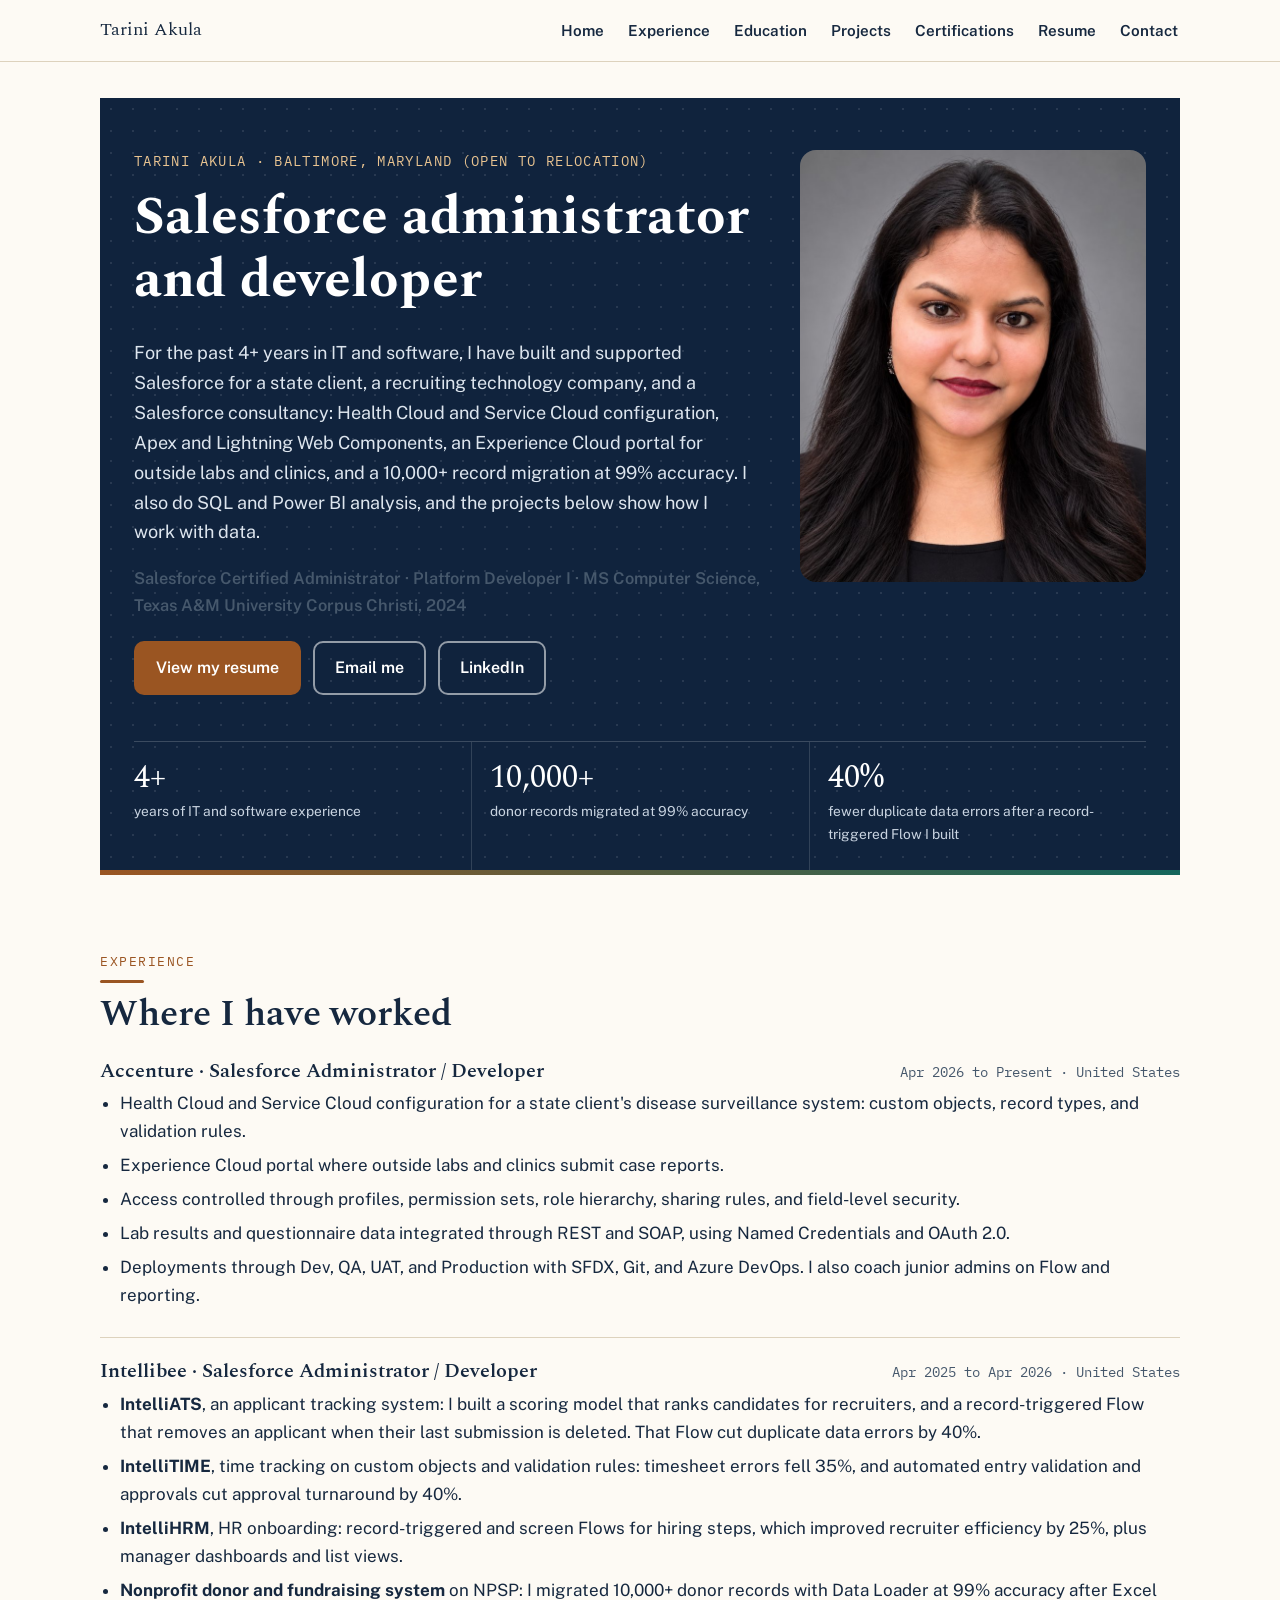
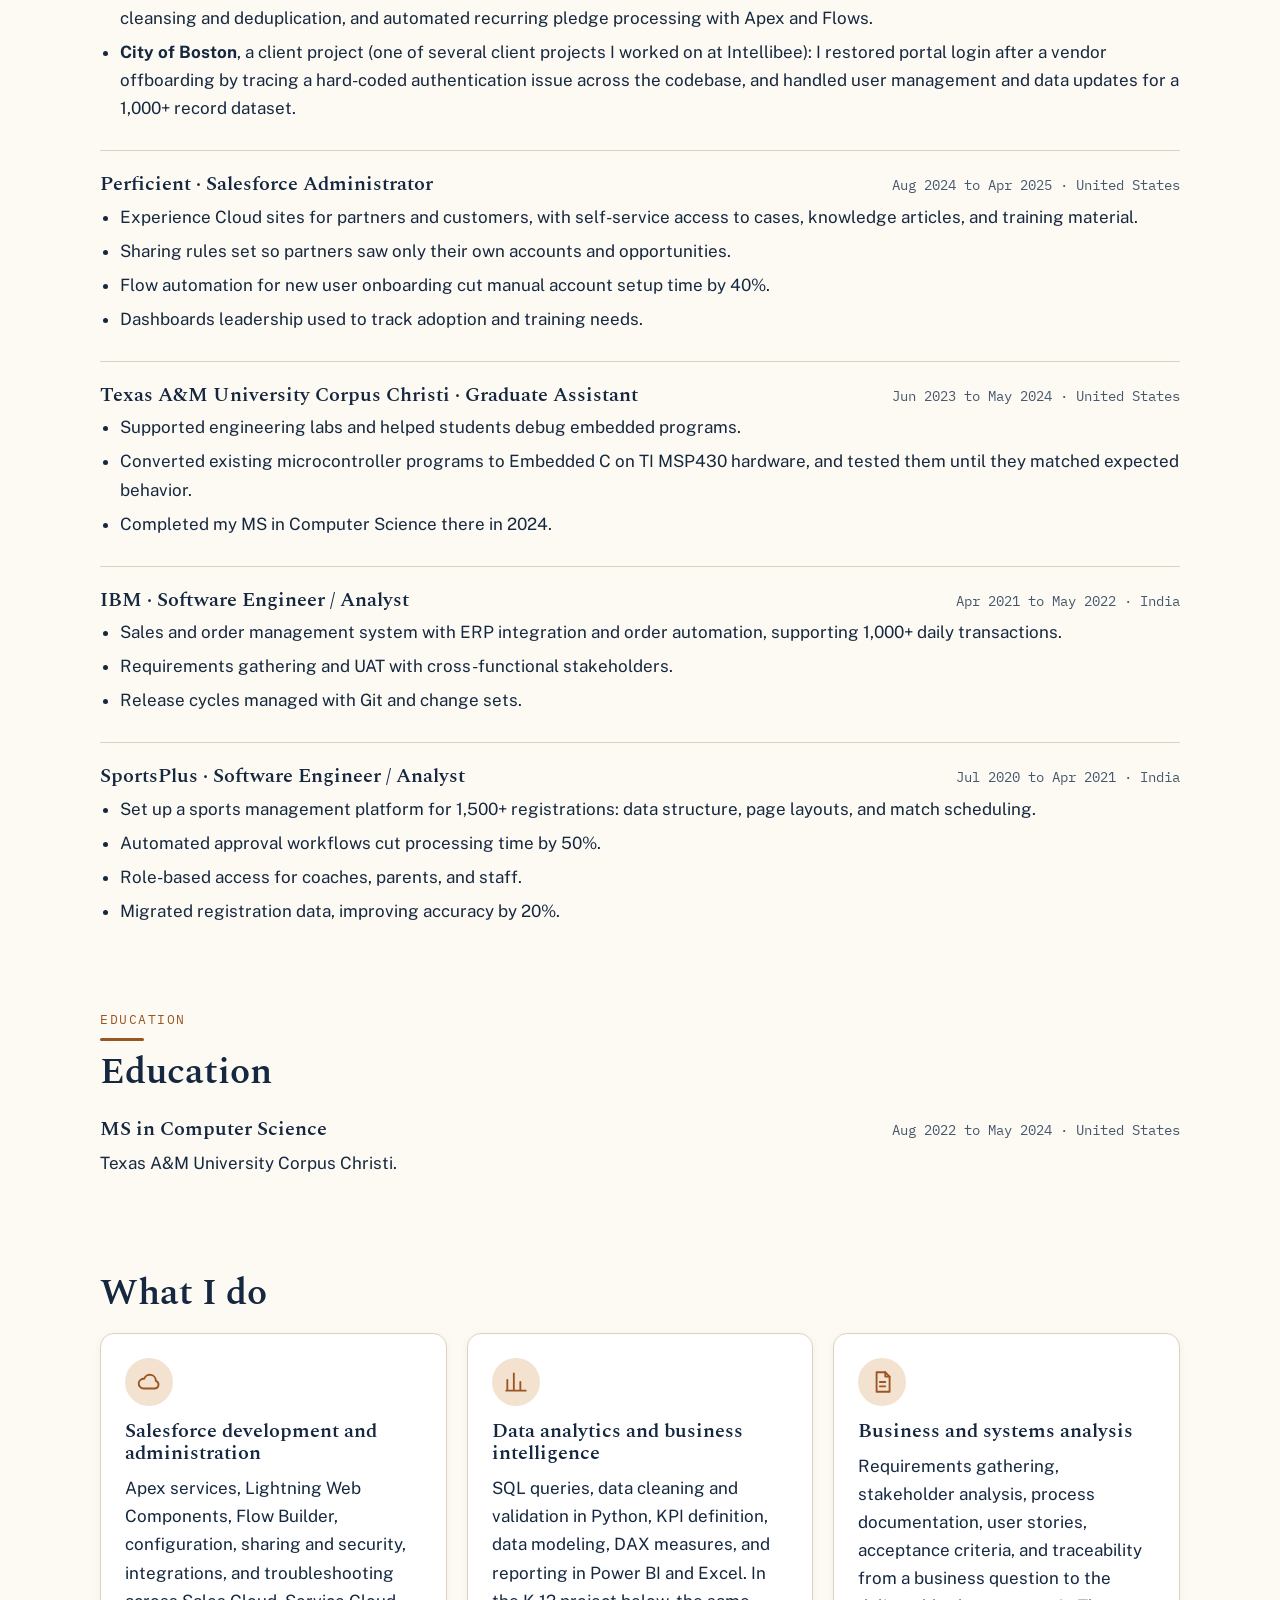
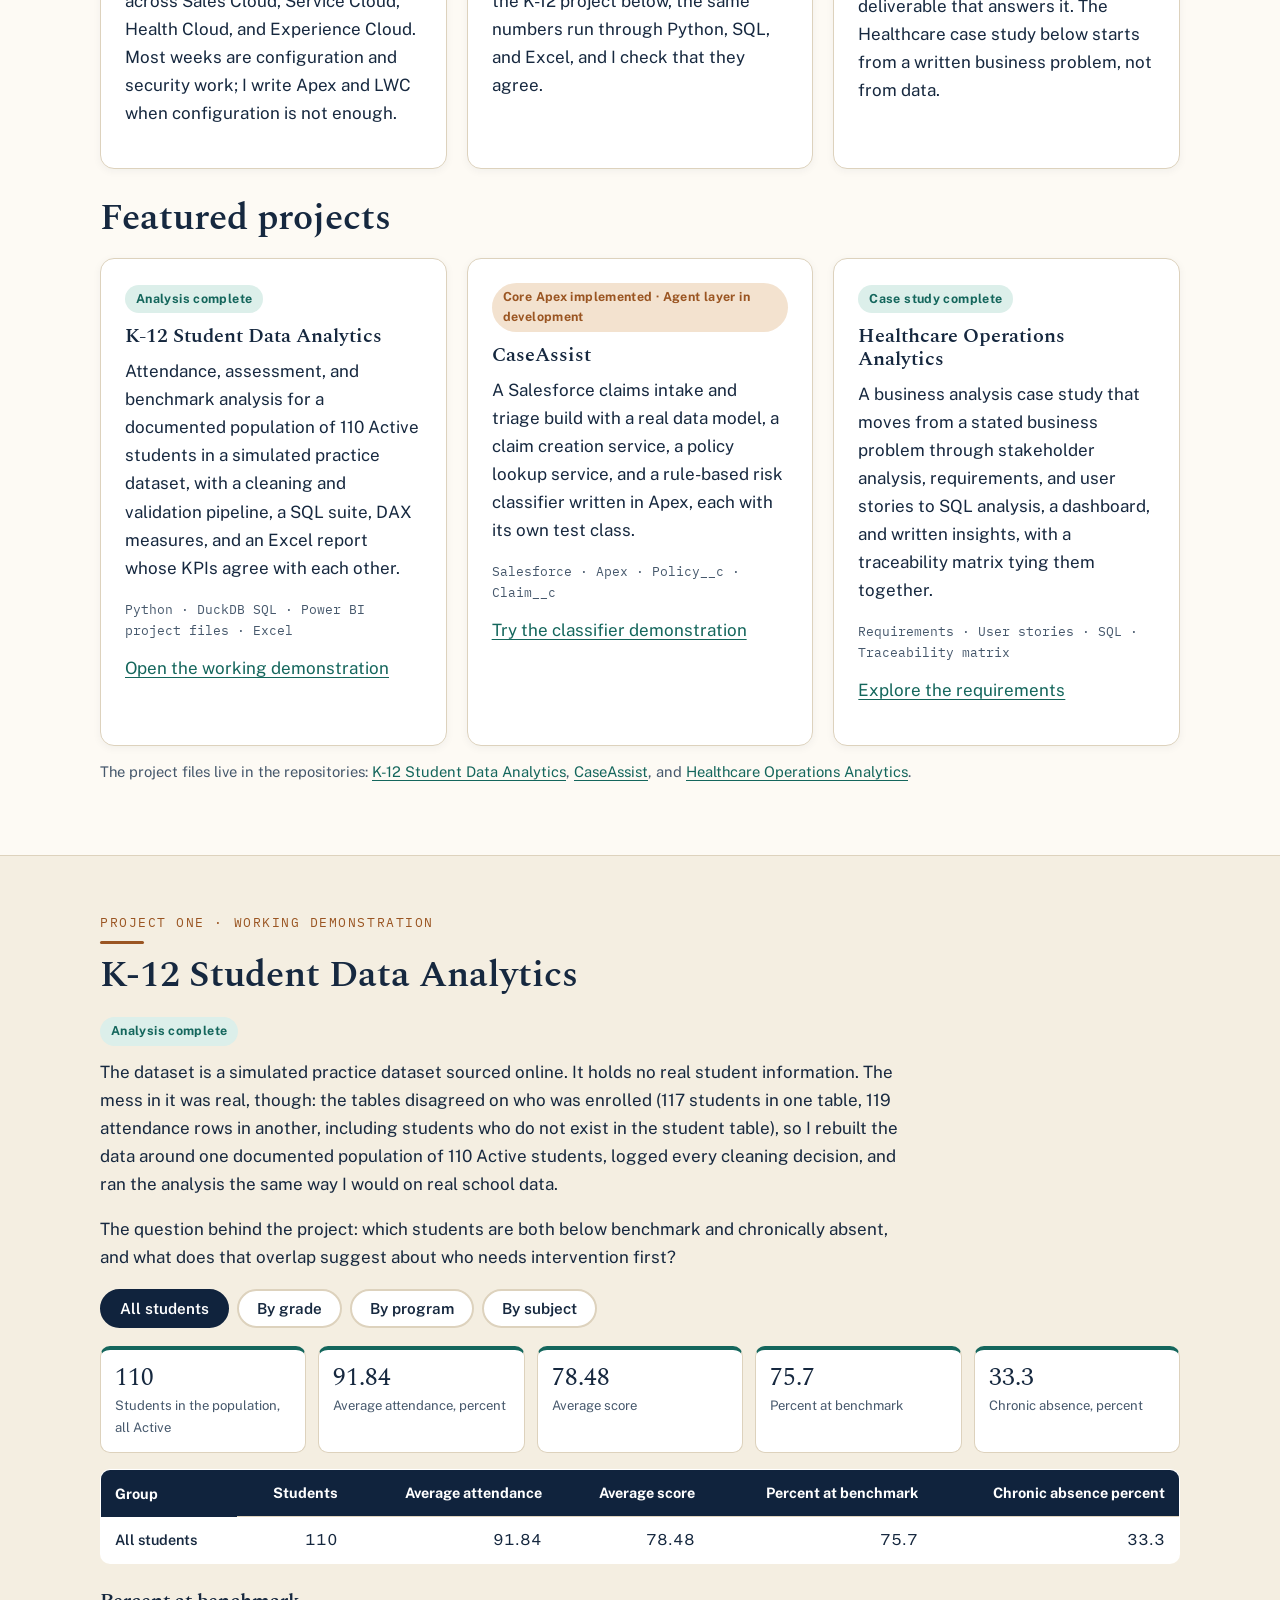
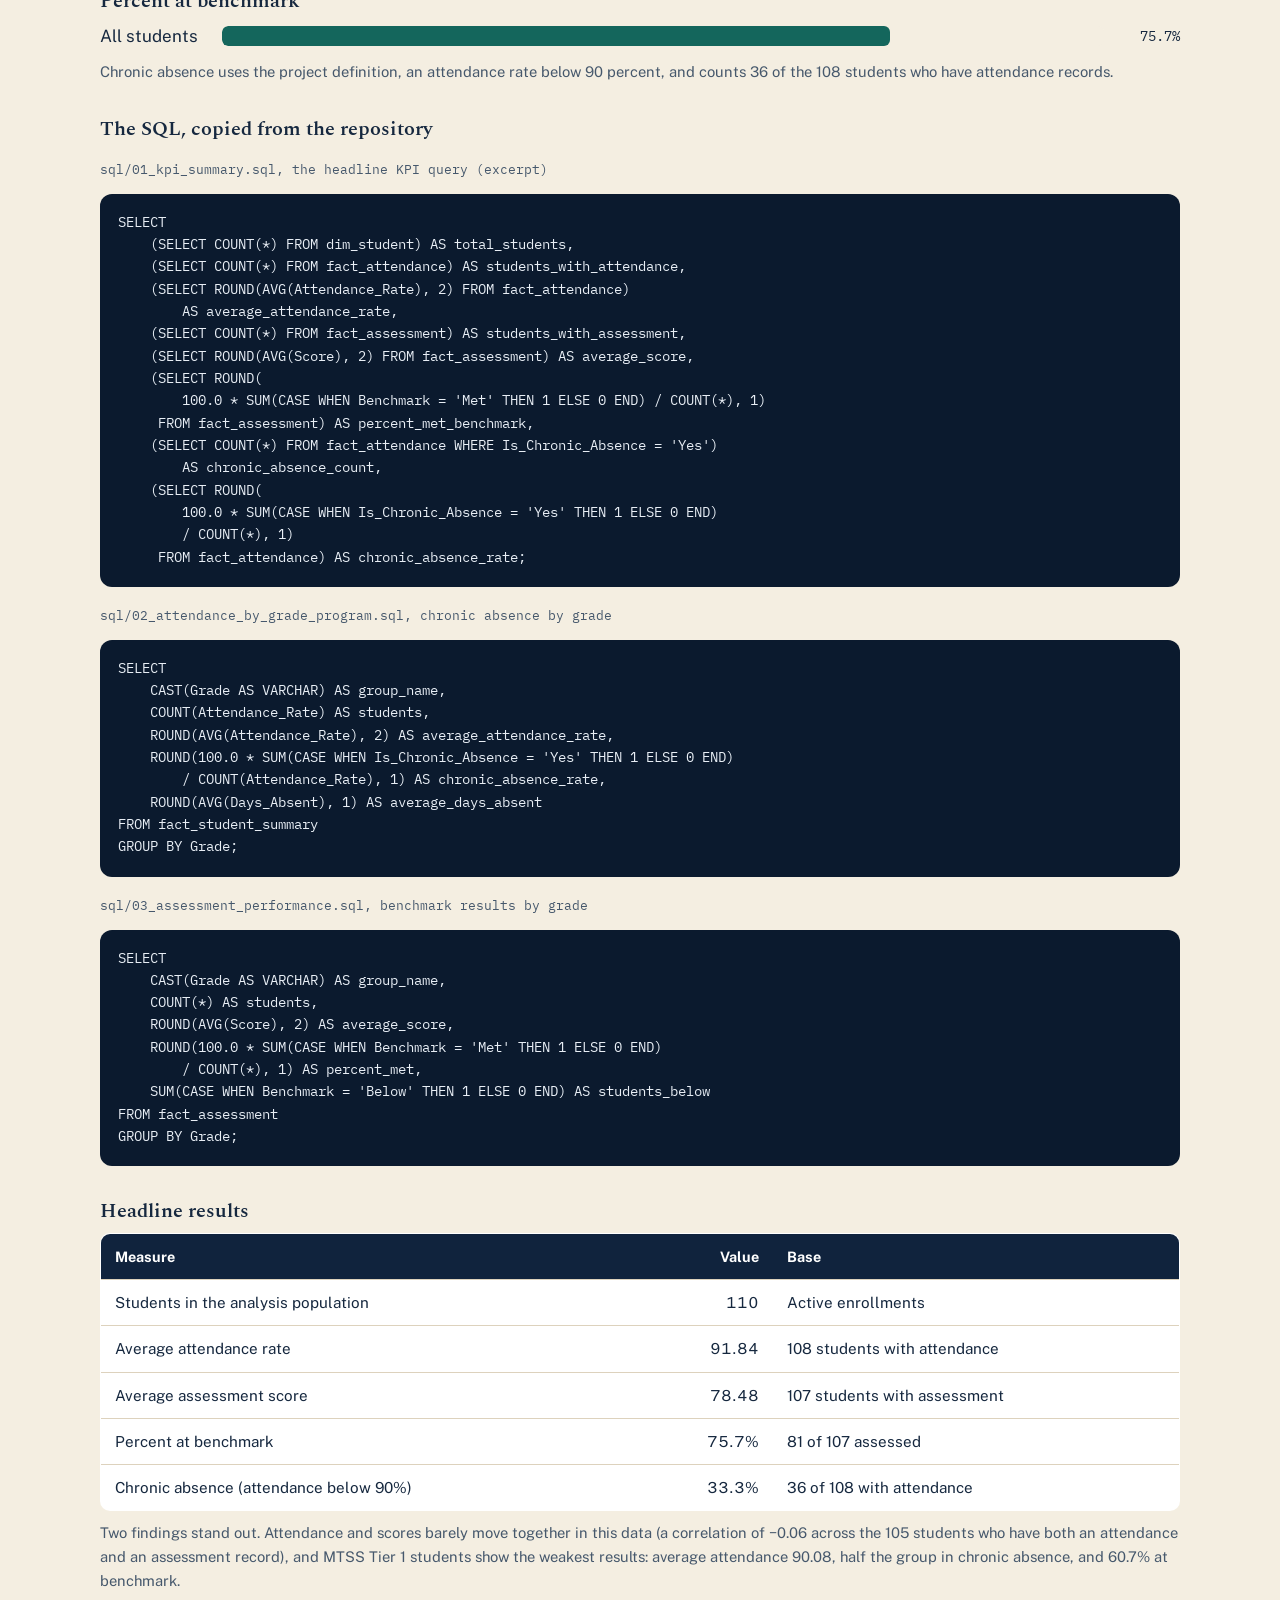
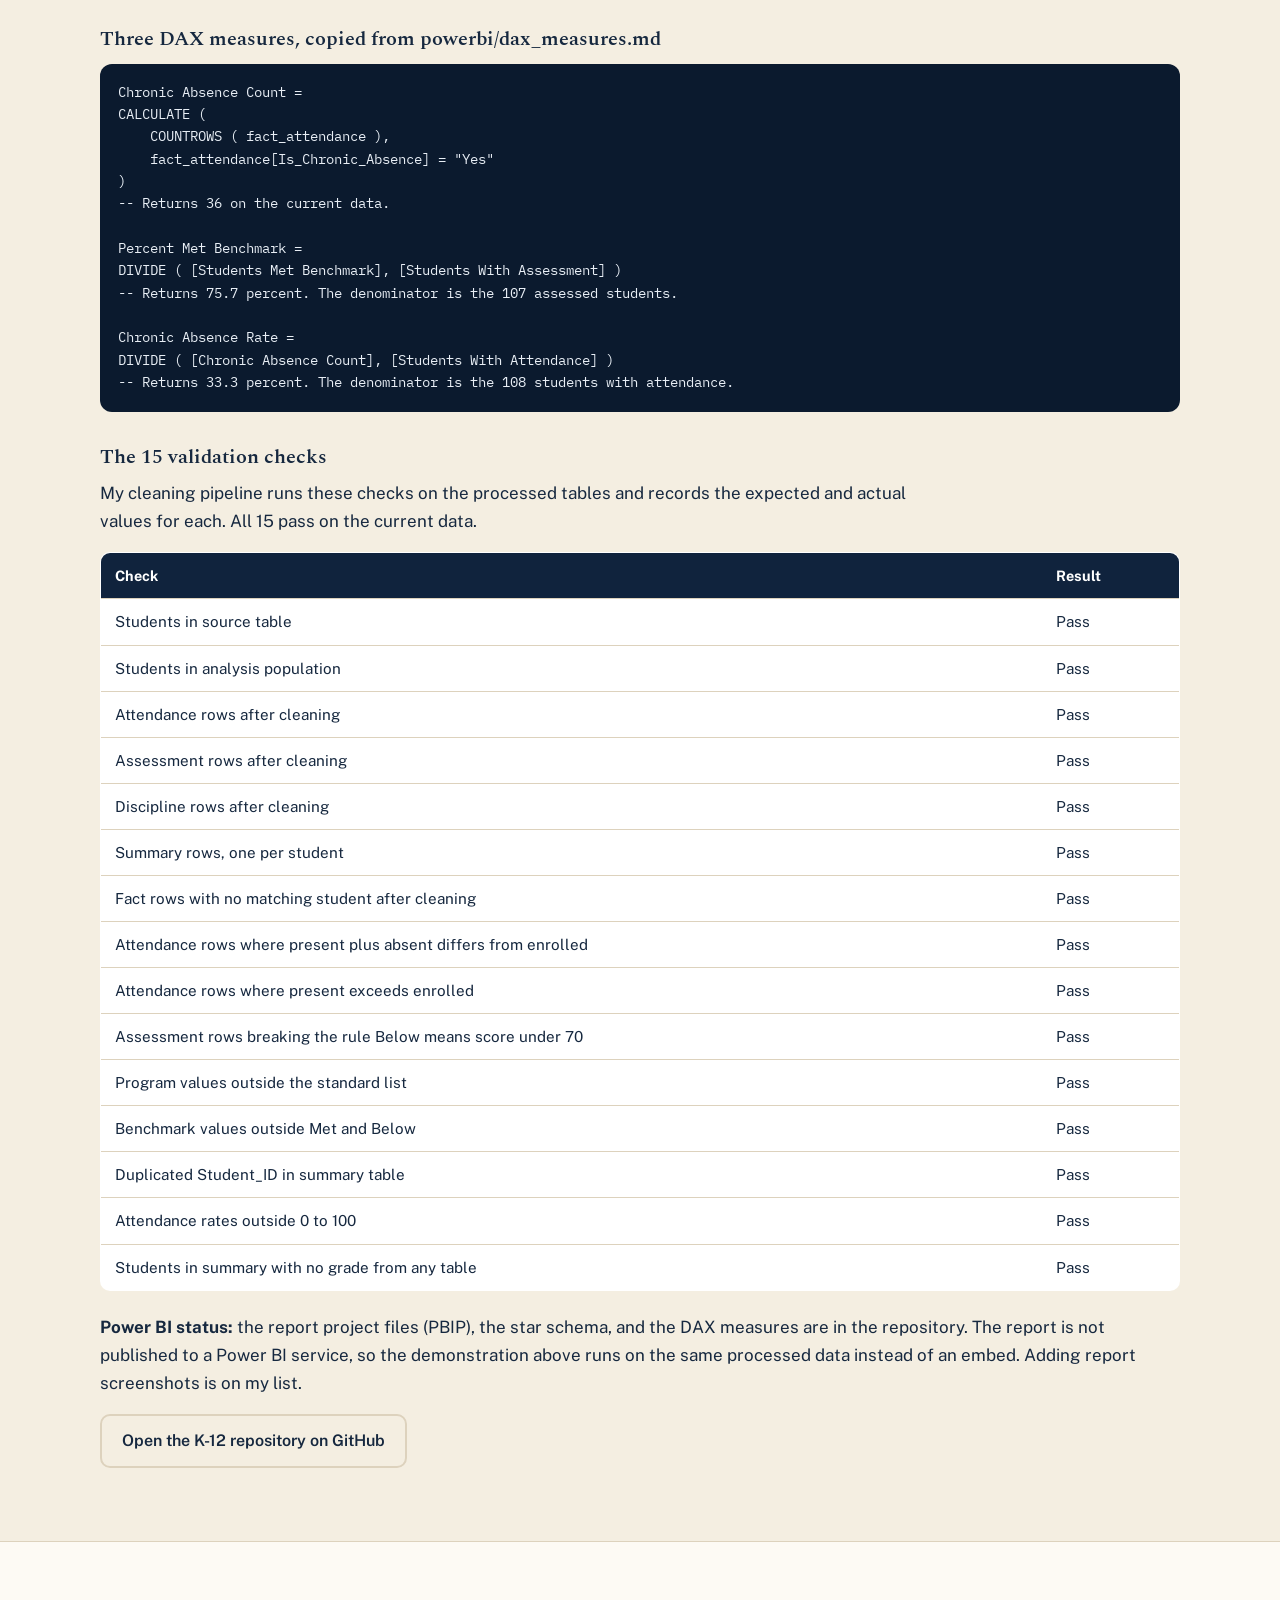
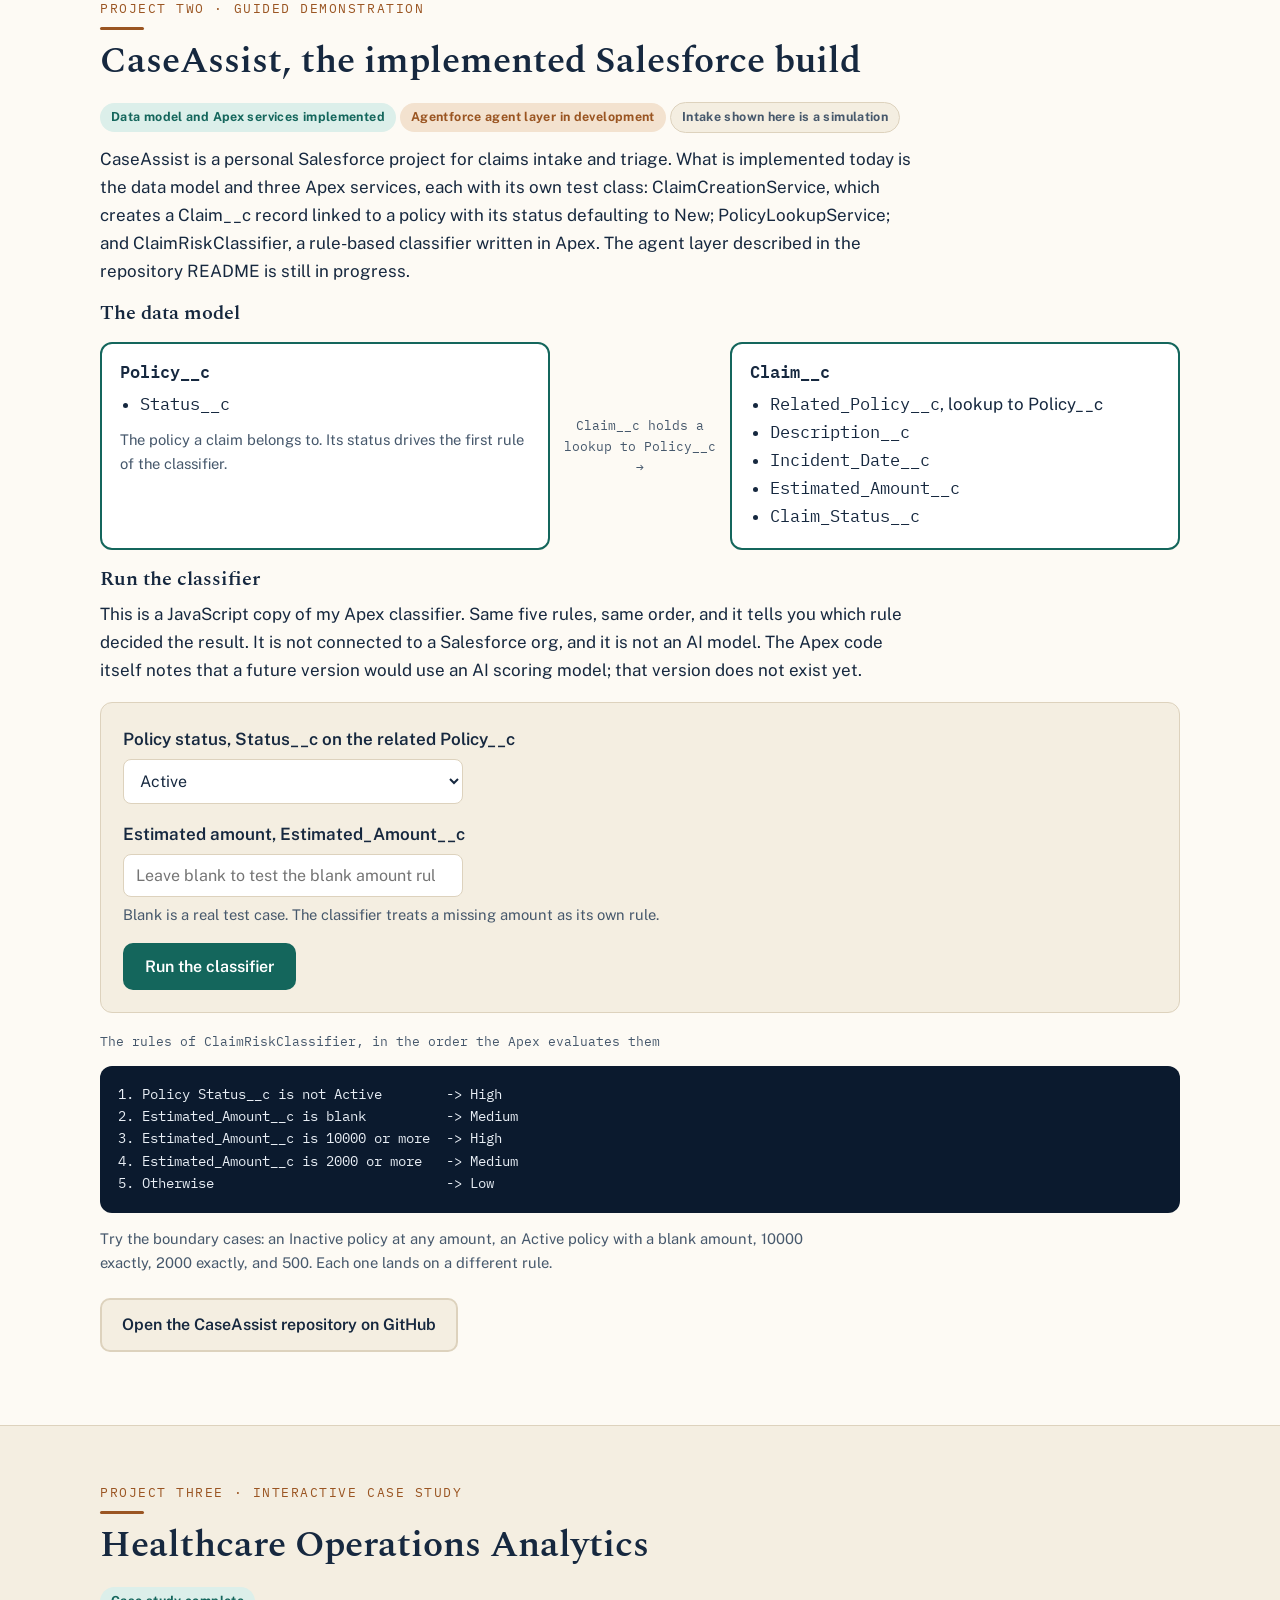
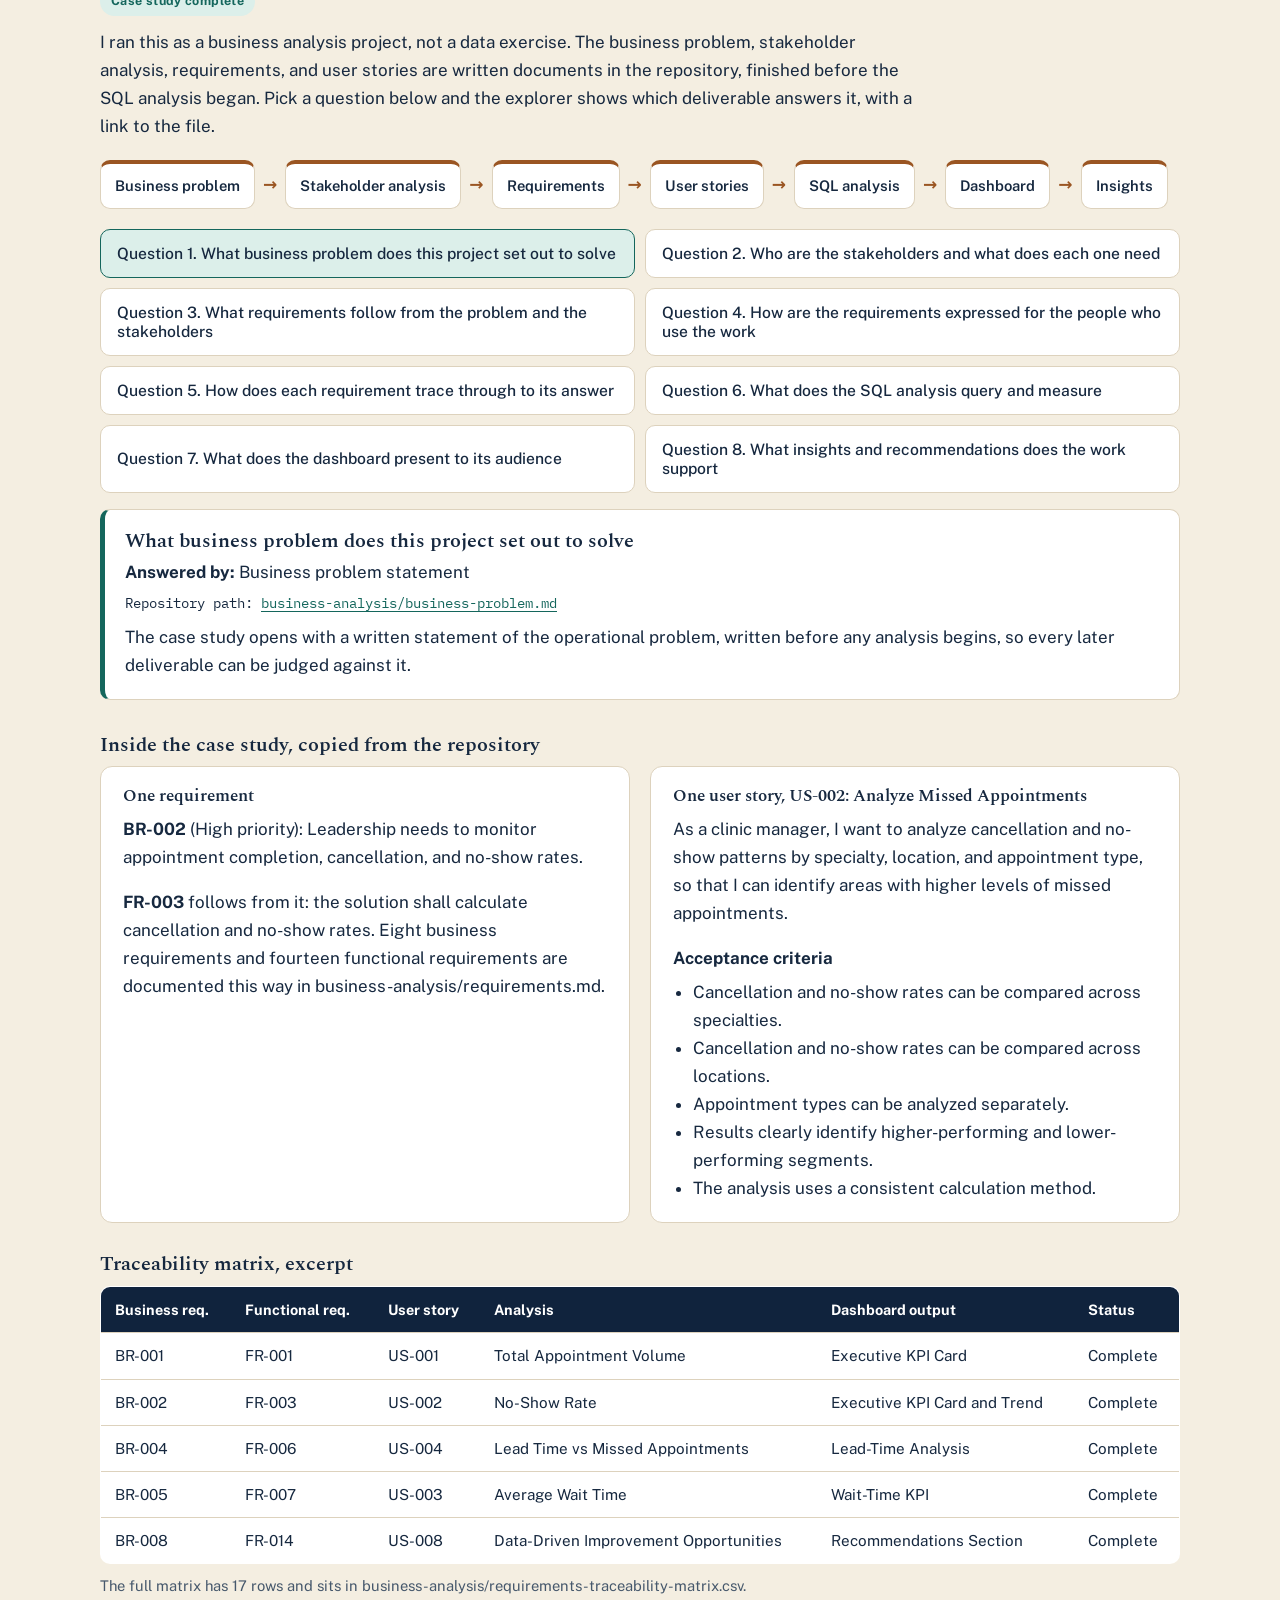
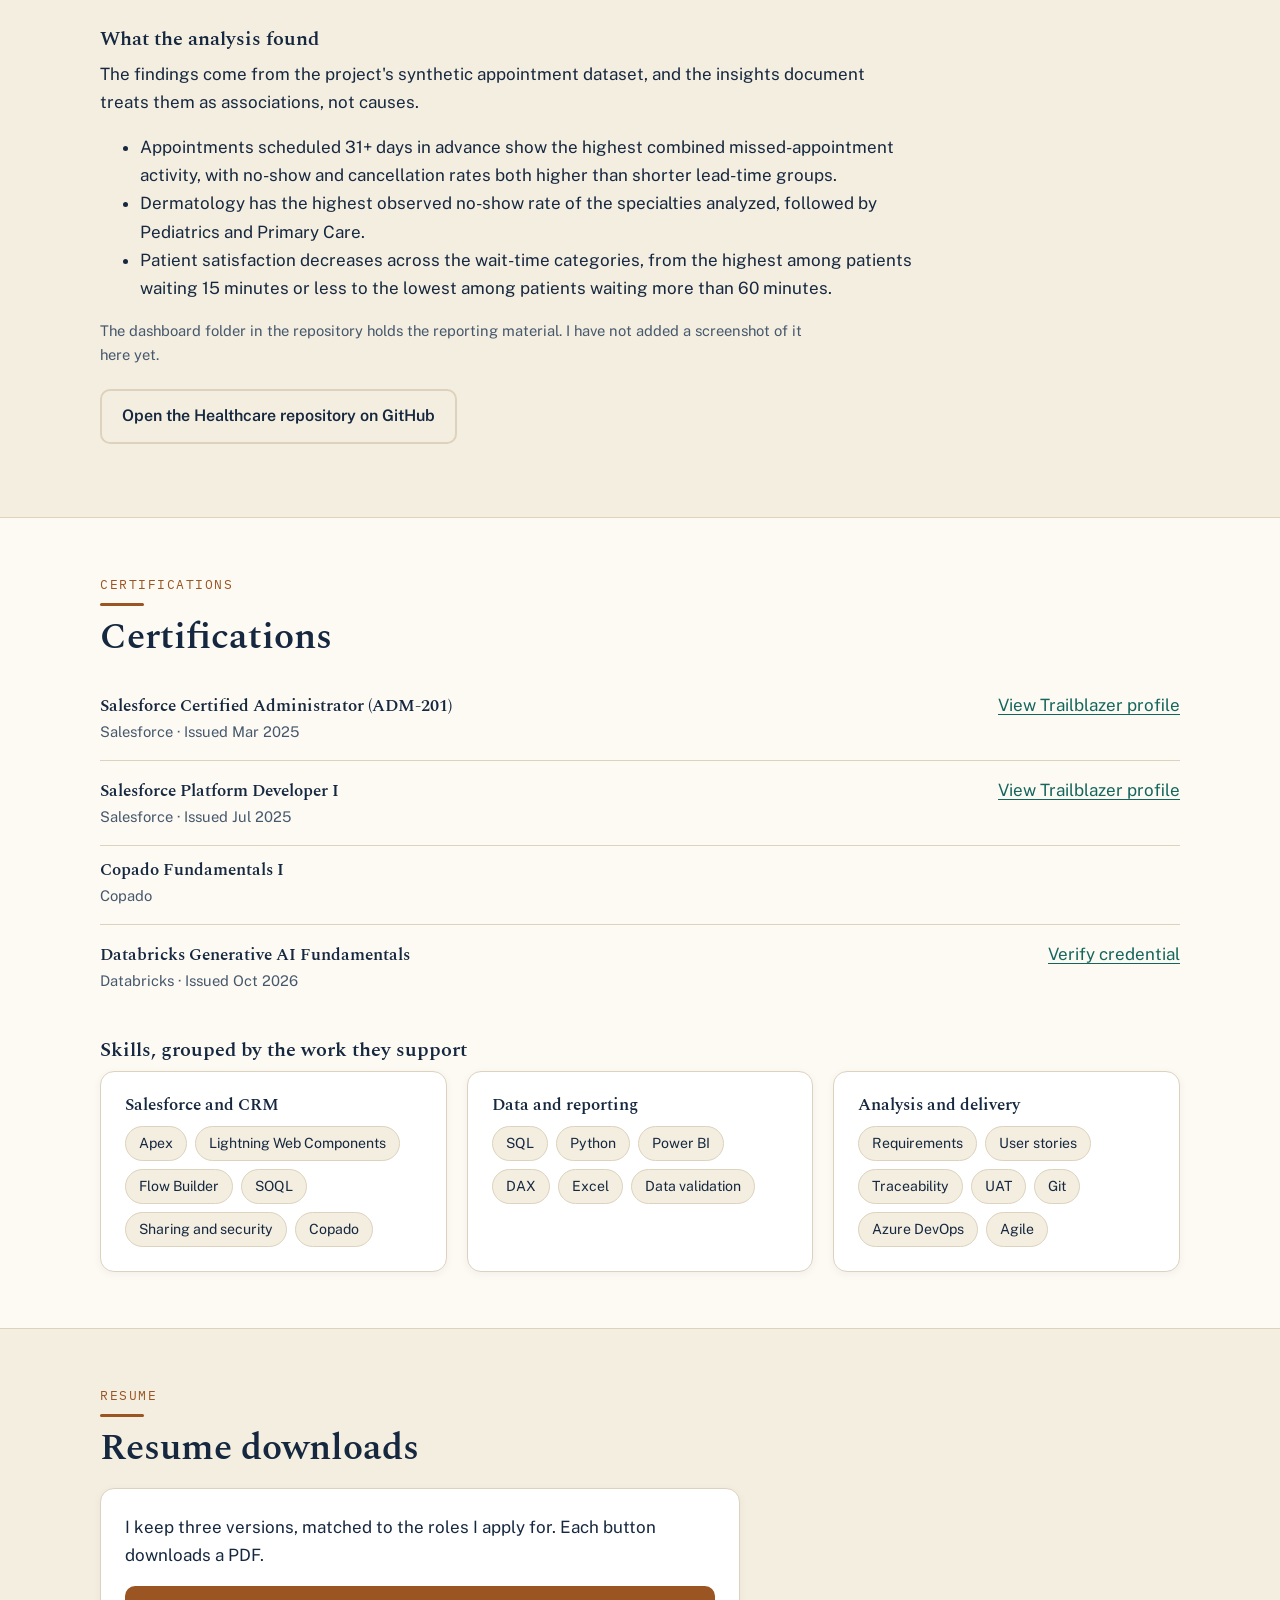
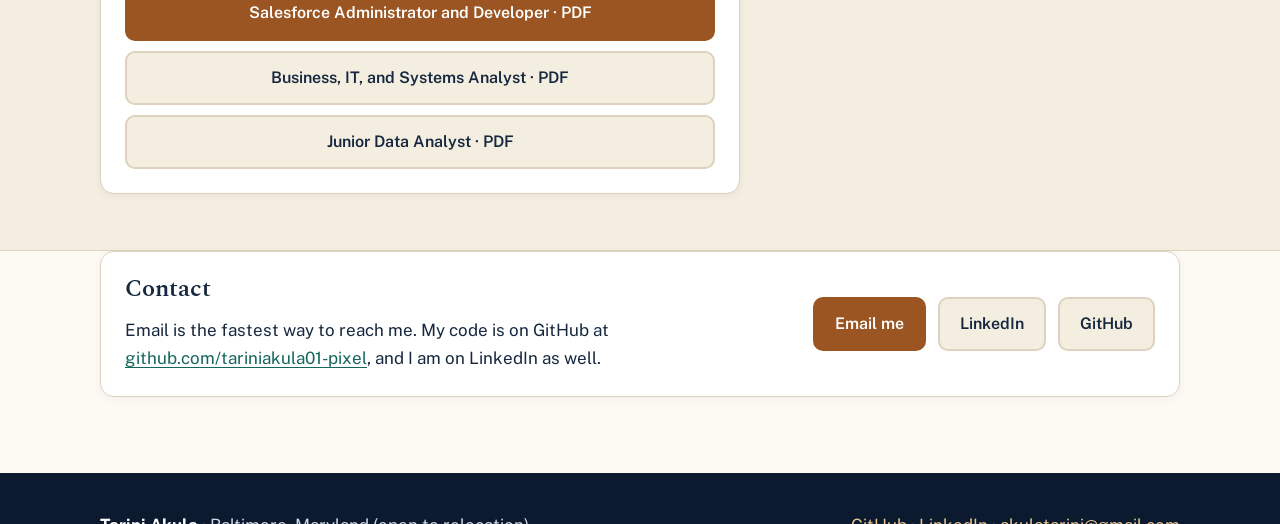
==== commit 5662bf1d: "Portfolio review fixes, round 2" ====
--- a/index.html
+++ b/index.html
@@ -4,16 +4,25 @@
     <meta charset="utf-8" />
     <meta name="viewport" content="width=device-width, initial-scale=1, viewport-fit=cover" />
     <meta name="color-scheme" content="light dark" />
-    <meta name="description" content="Portfolio of Tarini Akula: Salesforce development and administration, data analytics, and business analysis, with working demonstrations built from real project files." />
-    <link rel="icon" href="data:," />
-    <title>Tarini Akula · Salesforce, Data, and Business Analysis</title>
+    <meta name="description" content="Salesforce Administrator and Developer in Baltimore, MD with 4+ years of experience in Health Cloud, Service Cloud, Experience Cloud, Apex, LWC and Flow. Certified Administrator and Platform Developer I." />
+    <link rel="canonical" href="https://tariniakula01-pixel.github.io/" />
+    <meta property="og:title" content="Tarini Akula · Salesforce Administrator and Developer" />
+    <meta property="og:description" content="Salesforce Administrator and Developer in Baltimore, MD with 4+ years of experience in Health Cloud, Service Cloud, Experience Cloud, Apex, LWC and Flow. Certified Administrator and Platform Developer I." />
+    <meta property="og:type" content="website" />
+    <meta property="og:url" content="https://tariniakula01-pixel.github.io/" />
+    <meta name="twitter:card" content="summary" />
+    <meta name="twitter:title" content="Tarini Akula · Salesforce Administrator and Developer" />
+    <meta name="twitter:description" content="Salesforce Administrator and Developer in Baltimore, MD with 4+ years of experience in Health Cloud, Service Cloud, Experience Cloud, Apex, LWC and Flow. Certified Administrator and Platform Developer I." />
+    <!-- TODO(user): add a 1200x630 social preview image and an og:image tag pointing to it -->
+    <link rel="icon" href="data:image/svg+xml,%3Csvg xmlns='http://www.w3.org/2000/svg' viewBox='0 0 64 64'%3E%3Crect width='64' height='64' rx='12' fill='%2310233d'/%3E%3Ctext x='32' y='43' font-family='Georgia,serif' font-size='27' fill='%23e9c491' text-anchor='middle'%3ETA%3C/text%3E%3C/svg%3E" />
+    <title>Tarini Akula · Salesforce Administrator and Developer</title>
     <link rel="preconnect" href="https://fonts.googleapis.com" />
     <link rel="preconnect" href="https://fonts.gstatic.com" crossorigin />
     <link href="https://fonts.googleapis.com/css2?family=Spectral:wght@500;600;700&family=Public+Sans:wght@400;500;600;700&family=IBM+Plex+Mono:wght@400;500&display=swap" rel="stylesheet" />
     <style>
       :root{
         --bg:#fdfaf4; --surface:#ffffff; --surface2:#f4eee1; --ink:#16283f; --ink2:#46586c;
-        --navy:#10233d; --navy2:#0b1a2e; --copper:#b26a2e; --copper-soft:#f3e2cf;
+        --navy:#10233d; --navy2:#0b1a2e; --copper:#9a5522; --copper-soft:#f3e2cf;
         --teal:#14665c; --teal-soft:#dcefea; --line:#ddd2bd; --gold:#c99a4a;
         --shadow:0 10px 30px rgba(16,35,61,.10);
         --radius:14px;
@@ -69,6 +78,7 @@
       .btnSoft{background:var(--surface2);color:var(--ink);border-color:var(--line)}
       .photoArea{aspect-ratio:4/5;border-radius:16px;overflow:hidden;background:rgba(255,255,255,.06)}
       .photoArea img{width:100%;height:100%;object-fit:cover;object-position:center 18%;display:block}
+      .credStrip{margin:16px 0 0;font-weight:600;color:var(--ink2);font-size:1.02rem}
       .statBand{position:relative;margin-top:38px;border-top:1px solid rgba(255,255,255,.18);display:grid;grid-template-columns:repeat(3,1fr);gap:0}
       .statBand .stat{padding:20px 18px 24px;border-left:1px solid rgba(255,255,255,.14)}
       .statBand .stat:first-child{border-left:none;padding-left:0}
@@ -176,6 +186,7 @@
         <span class="brand">Tarini Akula</span>
         <a href="#home">Home</a>
         <a href="#experience">Experience</a>
+        <a href="#education">Education</a>
         <a href="#projects">Projects</a>
         <a href="#certifications">Certifications</a>
         <a href="#resume">Resume</a>
@@ -191,7 +202,8 @@
               <div>
                 <p class="mono" style="color:#e9c491;font-size:.85rem;letter-spacing:.1em">TARINI AKULA · BALTIMORE, MARYLAND (OPEN TO RELOCATION)</p>
                 <h1>Salesforce administrator and developer</h1>
-                <p class="lede">For the past 4+ years in IT and software, I have built and supported Salesforce for a state client, a recruiting technology company, and a Salesforce consultancy: Health Cloud and Service Cloud configuration, Apex and Lightning Web Components, an Experience Cloud portal for outside labs and clinics, and a 10,000+ record migration at 99% accuracy. I also build SQL and Power BI projects to practice analytics.</p>
+                <p class="lede">For the past 4+ years in IT and software, I have built and supported Salesforce for a state client, a recruiting technology company, and a Salesforce consultancy: Health Cloud and Service Cloud configuration, Apex and Lightning Web Components, an Experience Cloud portal for outside labs and clinics, and a 10,000+ record migration at 99% accuracy. I also do SQL and Power BI analysis, and the projects below show how I work with data.</p>
+                <p class="credStrip">Salesforce Certified Administrator · Platform Developer I · MS Computer Science, Texas A&amp;M University Corpus Christi, 2024</p>
                 <div class="ctaRow">
                   <a class="btn btnCopper" href="#resume">View my resume</a>
                   <a class="btn btnGhost" href="mailto:akulatarini@gmail.com">Email me</a>
@@ -221,7 +233,13 @@
 
           <article class="expItem">
             <div class="expHead"><h3>Accenture · Salesforce Administrator / Developer</h3><span class="expDates">Apr 2026 to Present · United States</span></div>
-            <p style="margin-top:8px">I configure Health Cloud and Service Cloud for a state client's disease surveillance system: custom objects, record types, and validation rules, with access locked down through profiles, permission sets, role hierarchy, sharing rules, and field-level security. Outside labs and clinics submit case reports through an Experience Cloud portal I set up. Lab results and questionnaire data move through REST and SOAP integrations using Named Credentials and OAuth 2.0. I deploy through Dev, QA, UAT, and Production with SFDX, Git, and Azure DevOps, and I coach junior admins on Flow and reporting.</p>
+            <ul>
+              <li>Health Cloud and Service Cloud configuration for a state client's disease surveillance system: custom objects, record types, and validation rules.</li>
+              <li>Experience Cloud portal where outside labs and clinics submit case reports.</li>
+              <li>Access controlled through profiles, permission sets, role hierarchy, sharing rules, and field-level security.</li>
+              <li>Lab results and questionnaire data integrated through REST and SOAP, using Named Credentials and OAuth 2.0.</li>
+              <li>Deployments through Dev, QA, UAT, and Production with SFDX, Git, and Azure DevOps. I also coach junior admins on Flow and reporting.</li>
+            </ul>
           </article>
 
           <article class="expItem">
@@ -231,29 +249,62 @@
               <li><strong>IntelliTIME</strong>, time tracking on custom objects and validation rules: timesheet errors fell 35%, and automated entry validation and approvals cut approval turnaround by 40%.</li>
               <li><strong>IntelliHRM</strong>, HR onboarding: record-triggered and screen Flows for hiring steps, which improved recruiter efficiency by 25%, plus manager dashboards and list views.</li>
               <li><strong>Nonprofit donor and fundraising system</strong> on NPSP: I migrated 10,000+ donor records with Data Loader at 99% accuracy after Excel cleansing and deduplication, and automated recurring pledge processing with Apex and Flows.</li>
-              <li><strong>City of Boston</strong>: I restored portal login after a vendor offboarding by tracing a hard-coded authentication issue across the codebase, and handled user management and data updates for a 1,000+ record dataset.</li>
+              <li><strong>City of Boston</strong>, a client project (one of several client projects I worked on at Intellibee): I restored portal login after a vendor offboarding by tracing a hard-coded authentication issue across the codebase, and handled user management and data updates for a 1,000+ record dataset.</li>
+              <!-- TODO(user): no baseline or measurement method was provided for the 40%, 35%, 25% or 99% figures in this entry; figures kept exactly as stated -->
             </ul>
           </article>
 
           <article class="expItem">
             <div class="expHead"><h3>Perficient · Salesforce Administrator</h3><span class="expDates">Aug 2024 to Apr 2025 · United States</span></div>
-            <p style="margin-top:8px">I built Experience Cloud sites for partners and customers with self-service access to cases, knowledge articles, and training material, using sharing rules so partners saw only their own accounts and opportunities. Flow automation for new user onboarding cut manual account setup time by 40%. I also built the dashboards leadership used to track adoption and training needs.</p>
+            <ul>
+              <li>Experience Cloud sites for partners and customers, with self-service access to cases, knowledge articles, and training material.</li>
+              <li>Sharing rules set so partners saw only their own accounts and opportunities.</li>
+              <li>Flow automation for new user onboarding cut manual account setup time by 40%.</li>
+              <li>Dashboards leadership used to track adoption and training needs.</li>
+            </ul>
+            <!-- TODO(user): no baseline or measurement method was provided for the 40% figure in this entry; figure kept exactly as stated -->
           </article>
 
           <article class="expItem">
             <div class="expHead"><h3>Texas A&amp;M University Corpus Christi · Graduate Assistant</h3><span class="expDates">Jun 2023 to May 2024 · United States</span></div>
-            <p style="margin-top:8px">I supported engineering labs and helped students debug embedded programs, converting existing microcontroller programs to Embedded C on TI MSP430 hardware and testing them until they matched expected behavior. I completed my MS in Computer Science there in 2024.</p>
+            <ul>
+              <li>Supported engineering labs and helped students debug embedded programs.</li>
+              <li>Converted existing microcontroller programs to Embedded C on TI MSP430 hardware, and tested them until they matched expected behavior.</li>
+              <li>Completed my MS in Computer Science there in 2024.</li>
+            </ul>
           </article>
 
           <article class="expItem">
             <div class="expHead"><h3>IBM · Software Engineer / Analyst</h3><span class="expDates">Apr 2021 to May 2022 · India</span></div>
-            <p style="margin-top:8px">I worked on a sales and order management system with ERP integration and order automation supporting 1,000+ daily transactions. I managed release cycles using Git and change sets, and took part in requirements gathering and UAT with cross-functional stakeholders.</p>
+            <ul>
+              <li>Sales and order management system with ERP integration and order automation, supporting 1,000+ daily transactions.</li>
+              <li>Requirements gathering and UAT with cross-functional stakeholders.</li>
+              <li>Release cycles managed with Git and change sets.</li>
+            </ul>
           </article>
 
           <article class="expItem">
             <div class="expHead"><h3>SportsPlus · Software Engineer / Analyst</h3><span class="expDates">Jul 2020 to Apr 2021 · India</span></div>
-            <p style="margin-top:8px">I configured a sports management platform covering 1,500+ registrations: custom objects, record types, page layouts, and match scheduling. Flow approval automation I built cut processing time by 50%. I set up role-based access for coaches, parents, and staff, and migrated data with Data Loader, improving accuracy by 20%.</p>
+            <ul>
+              <li>Set up a sports management platform for 1,500+ registrations: data structure, page layouts, and match scheduling.</li>
+              <li>Automated approval workflows cut processing time by 50%.</li>
+              <li>Role-based access for coaches, parents, and staff.</li>
+              <li>Migrated registration data, improving accuracy by 20%.</li>
+            </ul>
+            <!-- TODO(user): no baseline or measurement method was provided for the 50% or 20% figures in this entry; figures kept exactly as stated -->
           </article>
+        </div>
+      </section>
+
+      <section id="education" aria-labelledby="edu-h" style="padding-top:0">
+        <div class="wrap">
+          <p class="eyebrow">Education</p>
+          <h2 id="edu-h">Education</h2>
+          <article class="expItem">
+            <div class="expHead"><h3>MS in Computer Science</h3><span class="expDates">Aug 2022 to May 2024 · United States</span></div>
+            <p style="margin-top:8px">Texas A&amp;M University Corpus Christi.</p>
+          </article>
+          <!-- TODO(user): undergraduate degree (institution, field, years) not provided -->
         </div>
       </section>
 
@@ -291,7 +342,7 @@
             <article class="card">
               <span class="status statusDev">Core Apex implemented · Agent layer in development</span>
               <h3>CaseAssist</h3>
-              <p>A Salesforce claims intake and triage build with a real data model, a claim creation service, a policy lookup service, and a rule based risk classifier written in Apex, each with its own test class.</p>
+              <p>A Salesforce claims intake and triage build with a real data model, a claim creation service, a policy lookup service, and a rule-based risk classifier written in Apex, each with its own test class.</p>
               <p class="techline">Salesforce · Apex · Policy__c · Claim__c</p>
               <p style="margin-top:12px"><a href="#caseassist">Try the classifier demonstration</a></p>
             </article>
@@ -303,7 +354,7 @@
               <p style="margin-top:12px"><a href="#healthcare">Explore the requirements</a></p>
             </article>
           </div>
-          <p class="small muted" style="margin-top:14px">Each card opens its full project section on this page. The project files live in the repositories: <a href="https://github.com/tariniakula01-pixel/k12-student-data-analytics">K-12 Student Data Analytics</a>, <a href="https://github.com/tariniakula01-pixel/caseassist-salesforce-ai">CaseAssist</a>, and <a href="https://github.com/tariniakula01-pixel/healthcare-operations-analytics">Healthcare Operations Analytics</a>.</p>
+          <p class="small muted" style="margin-top:14px">The project files live in the repositories: <a href="https://github.com/tariniakula01-pixel/k12-student-data-analytics">K-12 Student Data Analytics</a>, <a href="https://github.com/tariniakula01-pixel/caseassist-salesforce-ai">CaseAssist</a>, and <a href="https://github.com/tariniakula01-pixel/healthcare-operations-analytics">Healthcare Operations Analytics</a>.</p>
         </div>
       </section>
 
@@ -312,7 +363,8 @@
           <p class="eyebrow">Project one · Working demonstration</p>
           <h2 id="k12-h">K-12 Student Data Analytics</h2>
           <span class="status statusDone">Analysis complete</span>
-          <p style="max-width:48em">The dataset is a simulated practice dataset sourced online. It holds no real student information. The work on it is the real part: the source tables described different groups of students in every table (117 students in one, 119 attendance rows in another, including students who do not exist in the student table), so I rebuilt the data around one documented population of 110 Active students, logged every cleaning decision, and ran the analysis the same way I would on real school data.</p>
+          <p style="max-width:48em">The dataset is a simulated practice dataset sourced online. It holds no real student information. The mess in it was real, though: the tables disagreed on who was enrolled (117 students in one table, 119 attendance rows in another, including students who do not exist in the student table), so I rebuilt the data around one documented population of 110 Active students, logged every cleaning decision, and ran the analysis the same way I would on real school data.</p>
+          <p style="max-width:48em">The question behind the project: which students are both below benchmark and chronically absent, and what does that overlap suggest about who needs intervention first?</p>
 
           <div class="tabs" role="group" aria-label="K-12 data views">
             <button type="button" class="tabbtn" data-view="all" aria-pressed="true">All students</button>
@@ -375,7 +427,7 @@
             <tr><td>Percent at benchmark</td><td class="num">75.7%</td><td>81 of 107 assessed</td></tr>
             <tr><td>Chronic absence (attendance below 90%)</td><td class="num">33.3%</td><td>36 of 108 with attendance</td></tr>
           </table>
-          <p class="small muted" style="margin-top:10px">Two findings stand out. Attendance and scores barely move together in this data (the correlation is close to zero), and MTSS Tier 1 students show the weakest results: average attendance 90.08, half the group in chronic absence, and 60.7% at benchmark.</p>
+          <p class="small muted" style="margin-top:10px">Two findings stand out. Attendance and scores barely move together in this data (a correlation of −0.06 across the 105 students who have both an attendance and an assessment record), and MTSS Tier 1 students show the weakest results: average attendance 90.08, half the group in chronic absence, and 60.7% at benchmark.</p>
 
           <h3 style="margin-top:34px">Three DAX measures, copied from powerbi/dax_measures.md</h3>
           <pre><code>Chronic Absence Count =
@@ -389,12 +441,9 @@
 DIVIDE ( [Students Met Benchmark], [Students With Assessment] )
 -- Returns 75.7 percent. The denominator is the 107 assessed students.
 
-Average Score Previous Month =
-CALCULATE (
-    [Average Score],
-    DATEADD ( dim_date[Date], -1, MONTH )
-)
--- Blank for January 2026; the data holds no December 2025 assessments.</code></pre>
+Chronic Absence Rate =
+DIVIDE ( [Chronic Absence Count], [Students With Attendance] )
+-- Returns 33.3 percent. The denominator is the 108 students with attendance.</code></pre>
 
           <h3 style="margin-top:34px">The 15 validation checks</h3>
           <p style="max-width:48em">My cleaning pipeline runs these checks on the processed tables and records the expected and actual values for each. All 15 pass on the current data.</p>
@@ -417,6 +466,7 @@
             <tr><td>Students in summary with no grade from any table</td><td>Pass</td></tr>
           </table>
 
+          <!-- TODO(user): add a screenshot of the Excel report or the Power BI report here when available -->
           <p style="margin-top:22px"><strong>Power BI status:</strong> the report project files (PBIP), the star schema, and the DAX measures are in the repository. The report is not published to a Power BI service, so the demonstration above runs on the same processed data instead of an embed. Adding report screenshots is on my list.</p>
           <p style="margin-top:10px"><a class="btn btnSoft" href="https://github.com/tariniakula01-pixel/k12-student-data-analytics">Open the K-12 repository on GitHub</a></p>
         </div>
@@ -429,9 +479,10 @@
           <span class="status statusDone">Data model and Apex services implemented</span>
           <span class="status statusDev">Agentforce agent layer in development</span>
           <span class="status statusSim">Intake shown here is a simulation</span>
-          <p style="max-width:48em">CaseAssist is a personal Salesforce project for claims intake and triage. What is implemented today is the data model and three Apex services, each with its own test class: ClaimCreationService, which creates a Claim__c record linked to a policy with its status defaulting to New; PolicyLookupService; and ClaimRiskClassifier, a rule based classifier written in Apex. The agent layer described in the repository README is still in progress, and this page says so wherever it appears.</p>
-
-          <h3>The data model, exactly as implemented</h3>
+          <p style="max-width:48em">CaseAssist is a personal Salesforce project for claims intake and triage. What is implemented today is the data model and three Apex services, each with its own test class: ClaimCreationService, which creates a Claim__c record linked to a policy with its status defaulting to New; PolicyLookupService; and ClaimRiskClassifier, a rule-based classifier written in Apex. The agent layer described in the repository README is still in progress.</p>
+
+          <!-- TODO(user): add org screenshots, a test-run or coverage screenshot, and a short screen recording here when available -->
+          <h3>The data model</h3>
           <div class="modelGrid">
             <div class="objBox">
               <h3>Policy__c</h3>
@@ -454,7 +505,7 @@
           </div>
 
           <h3>Run the classifier</h3>
-          <p style="max-width:48em">This is a web simulation of the implemented Apex logic. It runs the real rules of ClaimRiskClassifier, in the real order, and tells you which rule decided the result. It is not connected to a Salesforce org, and it is not an AI model. The Apex code itself notes that a future version would use an AI scoring model; that version does not exist yet.</p>
+          <p style="max-width:48em">This is a JavaScript copy of my Apex classifier. Same five rules, same order, and it tells you which rule decided the result. It is not connected to a Salesforce org, and it is not an AI model. The Apex code itself notes that a future version would use an AI scoring model; that version does not exist yet.</p>
           <div class="simBox">
             <form id="classifierForm">
               <div class="field">
@@ -480,7 +531,7 @@
 3. Estimated_Amount__c is 10000 or more  -> High
 4. Estimated_Amount__c is 2000 or more   -> Medium
 5. Otherwise                             -> Low</code></pre>
-          <p class="small muted" style="max-width:48em">Try the boundary cases: an Inactive policy at any amount, an Active policy with a blank amount, 10000 exactly, 2000 exactly, and 500. Each one lands on a different rule, which is the fastest way to see that the simulation follows the Apex and not a guess.</p>
+          <p class="small muted" style="max-width:48em">Try the boundary cases: an Inactive policy at any amount, an Active policy with a blank amount, 10000 exactly, 2000 exactly, and 500. Each one lands on a different rule.</p>
           <p style="margin-top:22px"><a class="btn btnSoft" href="https://github.com/tariniakula01-pixel/caseassist-salesforce-ai">Open the CaseAssist repository on GitHub</a></p>
         </div>
       </section>
@@ -505,6 +556,7 @@
           <div class="qList" id="qList" role="group" aria-label="Eight business questions"></div>
           <div class="qDetail" id="qDetail" aria-live="polite"></div>
 
+          <!-- TODO(user): add a dashboard screenshot and a process-flow diagram here when available -->
           <h3 style="margin-top:34px">Inside the case study, copied from the repository</h3>
           <div class="grid2">
             <div class="excerpt">
@@ -554,18 +606,20 @@
           <p class="eyebrow">Certifications</p>
           <h2 id="cert-h">Certifications</h2>
           <div class="certRow">
-            <div><h3>Salesforce Certified Administrator (ADM-201)</h3><span class="issuer">Salesforce</span></div>
-            <a href="https://www.salesforce.com/trailblazer/wsze4fg70263ypoqdh">Verify on Trailhead</a>
+            <div><h3>Salesforce Certified Administrator (ADM-201)</h3><span class="issuer">Salesforce · Issued Mar 2025</span></div>
+            <a href="https://www.salesforce.com/trailblazer/wsze4fg70263ypoqdh">View Trailblazer profile</a>
           </div>
           <div class="certRow">
-            <div><h3>Salesforce Platform Developer I</h3><span class="issuer">Salesforce</span></div>
-            <a href="https://www.salesforce.com/trailblazer/wsze4fg70263ypoqdh">Verify on Trailhead</a>
+            <div><h3>Salesforce Platform Developer I</h3><span class="issuer">Salesforce · Issued Jul 2025</span></div>
+            <a href="https://www.salesforce.com/trailblazer/wsze4fg70263ypoqdh">View Trailblazer profile</a>
           </div>
           <div class="certRow">
             <div><h3>Copado Fundamentals I</h3><span class="issuer">Copado</span></div>
+            <!-- TODO(user): no public Copado credential URL or issue date provided -->
           </div>
           <div class="certRow">
-            <div><h3>Databricks Generative AI Fundamentals</h3><span class="issuer">Databricks</span></div>
+            <div><h3>Databricks Generative AI Fundamentals</h3><span class="issuer">Databricks · Issued Oct 2026</span></div>
+            <a href="https://credentials.databricks.com/2b16aa7f-5579-4cc3-9067-53efdd66f082">Verify credential</a>
           </div>
 
           <div style="height:30px"></div>
